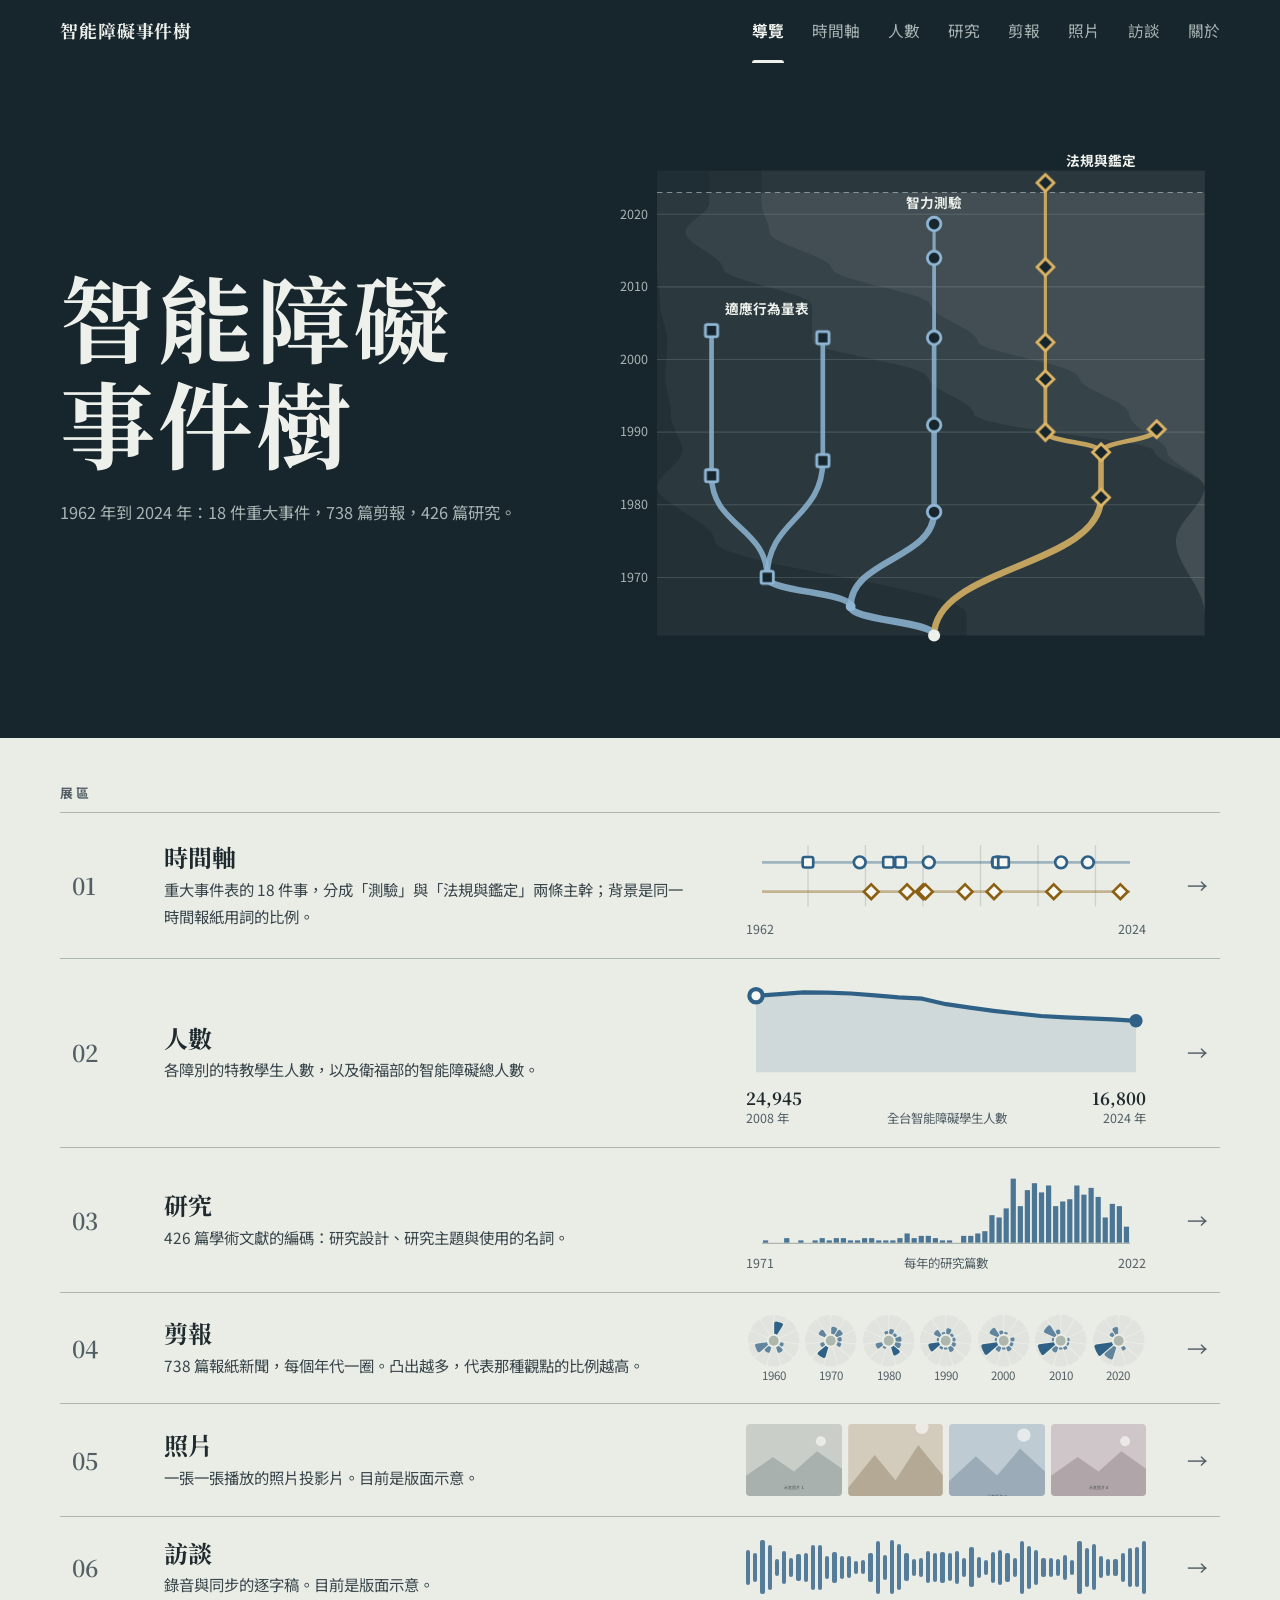
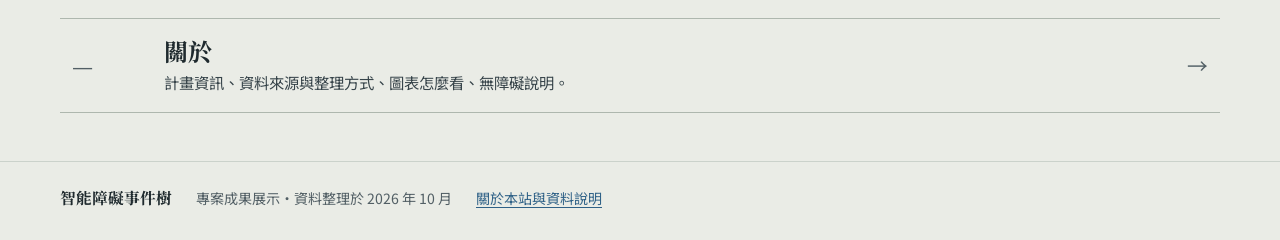
==== Index.html @ 47b0568e "Add files via upload" ====
<!DOCTYPE html>
<html lang="zh-Hant-TW">
<head>
<base target="_top">
<meta charset="utf-8">
<meta name="viewport" content="width=device-width, initial-scale=1, viewport-fit=cover">
<title>智能障礙事件樹</title>
<link rel="preconnect" href="https://fonts.googleapis.com">
<link rel="preconnect" href="https://fonts.gstatic.com" crossorigin>
<link href="https://fonts.googleapis.com/css2?family=Noto+Serif+TC:wght@600;700&family=Noto+Sans+TC:wght@400;500;700&family=LXGW+WenKai+TC:wght@400;700&display=swap" rel="stylesheet">
<style>
/* ============ 顏色與字體 ============
   淺色與深色各一組；圖表用的資料色兩種主題都用色盲模擬檢查過 */
:root{
  --bg:#EAECE6; --paper:#F7F8F4; --stage:#E1E4DD; --ink:#1F2A2E; --ink2:#37444A; --muted:#525F65; --line:#CBD2CB; --line2:#AEB7AE;
  --c-test:#2F6187; --c-law:#8C6013;
  --g1:#EFECE4; --g2:#E1DBCE; --g3:#D0C8B6; --g4:#BCB2A0;
  --d1:#376fb0; --d2:#c26a3d; --d3:#17998a; --d4:#a8841a; --d5:#b0668f; --d6:#5f8f3a; --rose:#2F6187; --link:#2F6187; --ctl:#79847E;
  --trk:rgba(31,42,46,.045); --trk2:rgba(31,42,46,.11);
  --hero-bg:#17262D; --hero-fg:#EEF1EB; --hero-mut:#A9B5B4; --hero-a:#8FB6D4; --hero-b:#DDB565;
  --serif:"Noto Serif TC","Songti TC","PMingLiU",serif;
  --sans:"Noto Sans TC","PingFang TC","Microsoft JhengHei",sans-serif;
  --kai:"LXGW WenKai TC","Kaiti TC","BiauKai","DFKai-SB","標楷體",serif;
  --gut:40px; --r:12px; --mast:62px;
  box-sizing:border-box;
}
@media (prefers-color-scheme:dark){:root:not([data-theme="light"]){
  --bg:#171B1C; --paper:#20272A; --stage:#14181A; --ink:#E6EAE5; --ink2:#C7CFCB; --muted:#9BA6A8; --line:#384344; --line2:#4E5A5B;
  --c-test:#82ABCB; --c-law:#DDB35F;
  --g1:#282C2A; --g2:#333733; --g3:#41453D; --g4:#4F5348;
  --d1:#5289d4; --d2:#c9703f; --d3:#24a08e; --d4:#b08720; --d5:#bd689b; --d6:#6ea040; --rose:#82ABCB; --link:#82ABCB; --ctl:#7E8A8B;
  --trk:rgba(230,234,229,.07); --trk2:rgba(230,234,229,.15);
  --hero-bg:#0D1315; --hero-fg:#E6EAE5; --hero-mut:#93A0A2; --hero-a:#82ABCB; --hero-b:#DDB35F; color-scheme:dark;
}}
:root[data-theme="dark"]{
  --bg:#171B1C; --paper:#20272A; --stage:#14181A; --ink:#E6EAE5; --ink2:#C7CFCB; --muted:#9BA6A8; --line:#384344; --line2:#4E5A5B;
  --c-test:#82ABCB; --c-law:#DDB35F;
  --g1:#282C2A; --g2:#333733; --g3:#41453D; --g4:#4F5348;
  --d1:#5289d4; --d2:#c9703f; --d3:#24a08e; --d4:#b08720; --d5:#bd689b; --d6:#6ea040; --rose:#82ABCB; --link:#82ABCB; --ctl:#7E8A8B;
  --trk:rgba(230,234,229,.07); --trk2:rgba(230,234,229,.15);
  --hero-bg:#0D1315; --hero-fg:#E6EAE5; --hero-mut:#93A0A2; --hero-a:#82ABCB; --hero-b:#DDB35F; color-scheme:dark;
}

/* ============ 基本 ============ */
*,*::before,*::after{box-sizing:inherit}
[hidden]{display:none!important}
html{-webkit-text-size-adjust:100%;scroll-padding-top:calc(var(--mast) + 16px)}
body{margin:0;background:var(--bg);color:var(--ink);font-family:var(--sans);font-size:16px;line-height:1.75;-webkit-font-smoothing:antialiased;
  padding-top:env(safe-area-inset-top,0px);overflow-wrap:anywhere}
h1,h2,h3,h4,p,ul,ol,dl,dd,figure{margin:0}
button,input,select{font:inherit;color:inherit}
button{cursor:pointer;-webkit-tap-highlight-color:transparent}
a{color:var(--link);text-underline-offset:3px}
img{max-width:100%}
:focus-visible{outline:3px solid var(--ink);outline-offset:2px;border-radius:4px}
.wrap{max-width:1240px;margin-inline:auto;padding-inline:var(--gut)}
.skip{position:absolute;left:8px;top:-60px;z-index:100;padding:10px 16px;background:var(--ink);color:var(--paper);border-radius:8px;text-decoration:none}
.skip:focus{top:8px}
#view{min-height:60vh}
#view.enter{animation:fadeIn .24s ease-out}
@keyframes fadeIn{from{opacity:0;transform:translateY(6px)}to{opacity:1;transform:none}}
#view > .wrap{padding-bottom:20px}

/* ============ 頁首：站名與展區 ============ */
.mast{position:sticky;top:0;z-index:40;background:var(--paper);border-bottom:1px solid var(--line)}
@supports ((backdrop-filter:blur(2px)) or (-webkit-backdrop-filter:blur(2px))){ .mast{background:color-mix(in srgb,var(--paper) 86%,transparent);-webkit-backdrop-filter:blur(12px);backdrop-filter:blur(12px)} }
.mast-in{display:flex;align-items:center;justify-content:space-between;gap:20px;min-height:var(--mast)}
.brand{font-family:var(--serif);font-weight:700;font-size:1.12rem;letter-spacing:.05em;color:var(--ink);text-decoration:none;white-space:nowrap}
.nav{display:flex;align-items:stretch;gap:2px;margin-right:-13px}
.nav a{position:relative;display:flex;align-items:center;min-height:var(--mast);padding:0 13px;font-size:.98rem;color:var(--muted);text-decoration:none;white-space:nowrap}
.nav a:hover{color:var(--ink)}
.nav a[aria-current="page"]{color:var(--ink);font-weight:700}
.nav a[aria-current="page"]::after{content:"";position:absolute;left:13px;right:13px;bottom:-1px;height:3px;border-radius:3px 3px 0 0;background:var(--ink)}
.nav a:focus-visible{outline-offset:-4px}
/* 首頁：頁首疊在深色的主視覺上 */
body[data-view="home"] .mast{margin-bottom:calc(-1*var(--mast) - 1px)}
.mast.over{background:transparent;border-bottom-color:transparent;-webkit-backdrop-filter:none;backdrop-filter:none}
.mast.over .brand{color:var(--hero-fg)}
.mast.over .nav a{color:var(--hero-mut)}
.mast.over .nav a:hover,.mast.over .nav a[aria-current="page"]{color:var(--hero-fg)}
.mast.over .nav a[aria-current="page"]::after{background:var(--hero-fg)}
.mast.over :focus-visible{outline-color:var(--hero-fg)}

/* ============ 展區的標題區 ============ */
.ph{padding:24px 0 16px}
.ph-over{display:flex;align-items:center;gap:10px;min-height:1.3em;font-size:.78rem;letter-spacing:.16em;color:var(--muted);margin-bottom:6px}
.ph-site{display:none}
.ph-no::before{content:"";display:inline-block;width:26px;height:1px;background:var(--line2);vertical-align:middle;margin-right:10px}
.ph-row{display:flex;flex-wrap:wrap;align-items:center;justify-content:space-between;gap:8px 12px}
.ph-tools{display:flex;flex-wrap:wrap;gap:8px;margin-left:auto}
.ph-tools .btn{flex:none;min-height:38px;padding:4px 14px;font-size:.88rem}
.btn.how::before{content:"?";display:inline-grid;place-items:center;width:18px;height:18px;border:1.5px solid currentColor;border-radius:50%;font-size:.72rem;font-weight:700;line-height:1}
.ph h1{font-family:var(--serif);font-weight:700;font-size:clamp(1.6rem,1.15rem + 1.9vw,2.3rem);line-height:1.28;letter-spacing:.02em}
.ph h1:focus{outline:none}
.ph-lead{font-family:var(--kai);font-size:1.08rem;line-height:1.7;color:var(--ink2);max-width:46em;margin-top:8px}
.ph-lead:empty{display:none}
/* 展區裡的兩種看法（剪報：編碼分析／清單），做成兩張看得到說明的大頁籤 */
.subnav{display:flex;gap:10px;margin-bottom:18px}
.subnav a{display:grid;min-width:168px;padding:9px 18px 10px;border:1.5px solid var(--ctl);border-radius:var(--r);background:var(--paper);color:var(--ink);text-decoration:none;line-height:1.4}
.subnav a b{font-size:1rem}
.subnav a small{font-size:.8rem;color:var(--muted)}
.subnav a:hover{border-color:var(--ink)}
.subnav a[aria-current="page"]{background:var(--ink);border-color:var(--ink);color:var(--paper)}
.subnav a[aria-current="page"] small{color:var(--paper);opacity:.82}

/* ============ 控制項 ============ */
.bar{display:flex;flex-wrap:wrap;align-items:center;gap:10px 14px;margin-bottom:16px}
.lbl{font-size:.88rem;color:var(--muted)}
.seg{display:inline-flex;border:1.5px solid var(--ctl);border-radius:999px;overflow:hidden;background:var(--paper)}
.seg button{border:0;background:none;min-height:42px;padding:6px 18px;font-size:.95rem}
.seg button+button{border-left:1.5px solid var(--ctl)}
.seg button:hover{background:var(--bg)}
.seg button[aria-pressed="true"]{background:var(--ink);color:var(--paper);font-weight:700}
.seg button:focus-visible{outline-offset:-4px;border-radius:999px}
.chk{display:inline-flex;align-items:center;gap:8px;min-height:42px;padding:0 4px;font-size:.95rem;cursor:pointer}
.chk input{width:20px;height:20px;margin:0;accent-color:var(--ink)}
.btn{display:inline-flex;align-items:center;justify-content:center;gap:6px;min-height:42px;padding:6px 16px;border:1.5px solid var(--ctl);border-radius:999px;background:var(--paper);font-size:.94rem;color:var(--ink);text-decoration:none;white-space:nowrap}
.btn:hover{border-color:var(--ink)}
.btn[aria-pressed="true"],.btn.solid{background:var(--ink);border-color:var(--ink);color:var(--paper)}
.btn:disabled{opacity:.38;cursor:default;border-color:var(--ctl)}
.btn.wide{width:100%;border-radius:10px;margin-top:14px}
.src{font-size:.88rem;color:var(--muted);margin-left:auto;max-width:38em;text-align:right}

/* ============ 版面的積木：紙面、圖、數字 ============ */
.plate{background:var(--paper);border:1px solid var(--line);border-radius:var(--r);padding:22px 24px}
.plate,.grid2,.stats,.fig,.more{margin-bottom:20px}
.grid2{display:grid;grid-template-columns:repeat(2,minmax(0,1fr));gap:20px;align-items:start}
.grid2 > *{margin-bottom:0}
.fig h2,.nlist h2{font-family:var(--serif);font-weight:600;font-size:1.22rem;line-height:1.4;letter-spacing:.01em}
.note{color:var(--muted);font-size:.9rem;line-height:1.65;max-width:50em;margin-top:4px}
.chart{min-width:0;margin-top:14px}
.chart svg{display:block;max-width:100%;height:auto}
.chart text{font-family:var(--sans);font-variant-numeric:tabular-nums}
.lgd{list-style:none;display:flex;flex-wrap:wrap;gap:4px 16px;padding:0;margin-top:10px;font-size:.86rem;color:var(--ink2)}
.lgd li{display:inline-flex;align-items:center;gap:6px}
.lgd i{flex:none;width:11px;height:11px;border-radius:3px}
.lgd i.ln{width:16px;height:3px;border-radius:2px}
.lgd b{font-weight:400;color:var(--muted);font-variant-numeric:tabular-nums}
.lgd li.bold{font-weight:700;color:var(--ink)}
.colbar{outline:none}
.colbar:hover rect:last-child{fill:var(--ink);fill-opacity:.06}
.colbar:focus-visible rect:last-child{stroke:var(--ink);stroke-width:2}
.xmark{cursor:pointer;outline:none}
.xmark .xlab{display:none}
.xmark:hover .xlab,.xmark:focus-visible .xlab,.xmark.on .xlab{display:block}
.xmark:hover .ring,.xmark.on .ring{fill-opacity:.9}
.xmark:focus-visible .ring{stroke-width:3.5}
/* 幾個大數字排成一列 */
.stats{display:grid;grid-template-columns:repeat(3,minmax(0,1fr));background:var(--paper);border:1px solid var(--line);border-radius:var(--r)}
.stat{padding:18px 24px 16px}
.stat+.stat{border-left:1px solid var(--line)}
.stat dt{font-size:.88rem;color:var(--muted)}
.stat .v{font-family:var(--serif);font-weight:700;font-size:2.05rem;line-height:1.25;font-variant-numeric:tabular-nums lining-nums}
.stat .v small{font-family:var(--sans);font-size:.95rem;font-weight:500;margin-left:5px}
.stat .sub{font-size:.86rem;color:var(--muted)}
/* 表格 */
.tbl{width:100%;border-collapse:collapse;font-size:.9rem;font-variant-numeric:tabular-nums;margin-top:8px}
.tbl th,.tbl td{padding:7px 8px;border-bottom:1px solid var(--line);text-align:right}
.tbl thead th{font-weight:700;color:var(--ink2);vertical-align:bottom;line-height:1.3}
.tbl tbody th{font-weight:500;color:var(--muted)}
.tbl th:first-child{text-align:left}
.heat{width:100%;border-collapse:separate;border-spacing:2px;font-size:.88rem;font-variant-numeric:tabular-nums;margin-top:12px}
.heat th,.heat td{padding:7px 8px}
.heat thead th{font-weight:600;font-size:.84rem;color:var(--ink2);text-align:center;vertical-align:bottom;line-height:1.3;white-space:nowrap}
.heat thead th small{display:block;font-weight:400;color:var(--muted);font-size:.74rem}
.heat thead .corner{text-align:left}
.heat tbody th{text-align:left;font-weight:500;line-height:1.4}
.heat tbody th small{display:block;font-weight:400;color:var(--muted);font-size:.78rem}
.heat td{text-align:center;border-radius:5px;min-width:3.2em;background:color-mix(in srgb,var(--rose) calc(var(--a,0)*100%),transparent)}
.heat td.tot{background:none;font-weight:700}
/* 可以展開的區塊 */
.more{padding:6px 24px}
.more[open]{padding-bottom:20px}
.more > summary,.tr > summary{display:flex;align-items:center;gap:10px;min-height:46px;font-weight:700;cursor:pointer;list-style:none}
.more > summary::-webkit-details-marker,.tr > summary::-webkit-details-marker{display:none}
.more > summary::before,.tr > summary::before{content:"";width:8px;height:8px;margin-left:2px;border-right:2px solid var(--ink);border-bottom:2px solid var(--ink);transform:rotate(-45deg);transition:transform .15s}
.more[open] > summary::before,.tr[open] > summary::before{transform:rotate(45deg)}
.sample{font-size:.88rem;color:var(--ink2);background:var(--paper);border:1px dashed var(--line2);border-radius:8px;padding:9px 14px;margin-bottom:16px}
.empty{text-align:center;padding:56px 24px;color:var(--muted)}
.empty h2{font-family:var(--serif);color:var(--ink);font-size:1.3rem;margin-bottom:6px}
.kai{font-family:var(--kai);font-size:1.05rem;line-height:1.75}
.ico{flex:none;display:inline-block;vertical-align:-2px}

/* ============ 時間軸 ============ */
.tl{display:grid;grid-template-columns:minmax(0,1fr);gap:24px}
.tl.wide{grid-template-columns:minmax(0,1fr) 370px;align-items:start}
.keys{list-style:none;display:flex;flex-wrap:wrap;gap:4px 18px;padding:0;margin-bottom:10px;font-size:.9rem;color:var(--ink2)}
.keys li{display:inline-flex;align-items:center;gap:6px}
.plate.tl-fig{padding:0;overflow:hidden;margin-bottom:0}
.tl-fig svg{display:block}
.tl-terms{display:flex;flex-wrap:wrap;align-items:center;gap:8px;margin-top:12px}
.tchip{display:inline-flex;align-items:center;gap:8px;min-height:40px;padding:5px 14px;border:1.5px solid var(--ctl);border-radius:999px;background:var(--paper);font-size:.92rem}
.tchip i{flex:none;width:15px;height:15px;border-radius:4px;background:var(--c);border:1px solid var(--line2)}
.tchip:hover{border-color:var(--ink)}
.tchip[aria-pressed="true"]{border-color:var(--ink);box-shadow:inset 0 0 0 1px var(--ink);font-weight:700}
.tchip.sm{min-height:34px;padding:2px 11px;font-size:.86rem;color:var(--ink)}
.tsvg text{font-family:var(--sans);fill:var(--ink)}
.tsvg .rootlab{font-family:var(--serif);font-weight:700}
.tsvg .inv{fill:var(--paper)}
.tsvg .cav{fill:var(--ink2);pointer-events:none}
.tsvg .bname text{font-weight:700;paint-order:stroke;stroke:var(--paper);stroke-width:3.5px;stroke-linejoin:round}
.tsvg .dec{cursor:pointer;outline:none}
.tsvg .dec .dbox{fill:var(--paper);fill-opacity:0;stroke:transparent;stroke-width:1.5px}
.tsvg .dec text{fill:var(--ink2);font-variant-numeric:tabular-nums}
.tsvg .dec:hover .dbox{fill-opacity:1;stroke:var(--line2)}
.tsvg.lanes .dec .dbox{fill-opacity:.92;stroke:var(--line2)}
.tsvg .dec.on .dbox{fill:var(--ink);fill-opacity:1;stroke:var(--ink)}
.tsvg .dec.on text{fill:var(--paper);font-weight:700}
.tsvg .dec:focus-visible .dbox{fill-opacity:1;stroke:var(--ink);stroke-width:2.5px}
.tsvg .ev{cursor:pointer;outline:none}
.tsvg .ev .mk{fill:var(--paper);stroke:var(--c);stroke-width:2.6px}
.tsvg .ev.on .mk{fill:var(--c)}
.tsvg .ev.dim{opacity:.36}
.tsvg .ev .lb{fill:var(--paper);fill-opacity:.9;stroke:transparent;stroke-width:1.5px}
.tsvg .ev .lt{font-weight:600}
.tsvg .ev:hover .lb{stroke:var(--c)}
.tsvg .ev.on .lb{fill:var(--ink);fill-opacity:1;stroke:var(--ink)}
.tsvg .ev.on .lt{fill:var(--paper)}
.tsvg .ev:focus-visible .lb{stroke:var(--ink);stroke-width:2.5px}
.tsvg .row .rowbg{fill:var(--paper);fill-opacity:0;stroke:transparent;stroke-width:2px}
.tsvg .row:hover .rowbg{fill-opacity:.55}
.tsvg .row.on .rowbg{fill-opacity:.97;stroke:var(--ink)}
.tsvg .row:focus-visible .rowbg{fill-opacity:.8;stroke:var(--ink)}
.tsvg .row.on .lt{fill:var(--ink)}
.tsvg .row .lead{stroke:var(--c);stroke-width:1.2px;opacity:.55}
.tsvg .row .yr{fill:var(--ink2);font-variant-numeric:tabular-nums}
/* 說明：右邊一欄，或從下方滑出 */
.plate.panel{position:sticky;top:calc(var(--mast) + 18px);max-height:calc(100vh - var(--mast) - 36px);overflow:auto;padding:22px 24px 24px;margin-bottom:0}
.pn-kind{display:flex;align-items:center;gap:7px;font-size:.84rem;letter-spacing:.06em;color:var(--muted)}
.pn-kind .sw{width:14px;height:14px;border-radius:4px;border:1px solid var(--line2)}
.panel h2,.sheet-body h2{font-family:var(--serif);font-weight:700;font-size:1.45rem;line-height:1.35;margin-top:2px}
.panel h2:focus,.sheet-body h2:focus{outline:none}
.pn-date{font-family:var(--serif);font-size:1.02rem;color:var(--ink2);font-variant-numeric:tabular-nums}
.pn-desc{margin-top:12px;font-size:.97rem;line-height:1.8}
.pn-desc p+p{margin-top:8px}
.memo{margin-top:12px;padding:12px 14px;background:var(--bg);border-radius:8px;font-size:.92rem;line-height:1.75}
.memo h3,.pn-rel h3,.pn-how h3,.pn-rose h3{font-size:.78rem;letter-spacing:.16em;color:var(--muted);font-weight:700;margin-bottom:4px}
.memo p+p{margin-top:6px}
.pn-terms{display:flex;flex-wrap:wrap;align-items:center;gap:6px 8px;margin-top:14px;font-size:.88rem;color:var(--muted)}
.pn-rel,.pn-how,.pn-rose{margin-top:18px}
.jump{display:flex;align-items:center;gap:8px;width:100%;min-height:44px;margin-top:6px;padding:8px 12px;border:1px solid var(--line);border-left:3px solid var(--c);border-radius:8px;background:var(--paper);text-align:left;font-size:.94rem}
.jump span{flex:1}
.jump small{color:var(--muted);font-variant-numeric:tabular-nums}
.jump:hover{border-color:var(--ink);border-left-color:var(--c)}
.pager{display:flex;align-items:center;justify-content:space-between;gap:8px;margin-top:20px;padding-top:14px;border-top:1px solid var(--line);font-size:.88rem;color:var(--muted);font-variant-numeric:tabular-nums}
.pn-sum{margin-top:14px}
.pn-sum > div{display:flex;justify-content:space-between;gap:12px;padding:8px 0;border-bottom:1px solid var(--line);font-size:.93rem}
.pn-sum dt{color:var(--muted)}
.pn-sum dd{font-weight:700;text-align:right}
.pn-how ul{padding-left:1.2em;font-size:.92rem;color:var(--ink2)}
.pn-how + p{margin-top:16px}
.pn-rose .rose{width:170px;margin:4px auto 0}
.pn-go{margin-top:10px;font-size:.92rem}
.sheet{position:fixed;left:0;right:0;bottom:0;z-index:60;display:flex;flex-direction:column;max-height:62vh;background:var(--paper);border-top:1px solid var(--line2);border-radius:18px 18px 0 0;
  box-shadow:0 -12px 32px rgba(0,0,0,.16);transform:translateY(102%);transition:transform .24s cubic-bezier(.2,.8,.2,1);padding-bottom:env(safe-area-inset-bottom,0px)}
.sheet.open{transform:none}
.sheet-bar{flex:none;display:grid;grid-template-columns:1fr auto 1fr;align-items:center;padding:2px 6px 0 18px}
.sheet-grip{grid-column:2;width:40px;height:4px;border-radius:2px;background:var(--line2)}
.sheet-x{justify-self:end;min-height:44px;padding:0 12px;border:0;background:none;font-size:.9rem;color:var(--link);text-decoration:underline;text-underline-offset:3px}
.sheet-body{overflow:auto;padding:0 18px 20px;overscroll-behavior:contain}
body.has-sheet #main{padding-bottom:64vh}
/* 文字清單 */
.plate.tlist{padding:8px 22px 18px;margin-bottom:0}
.tlist h2{font-family:var(--serif);font-size:1.05rem;font-weight:700;margin-top:14px;padding-bottom:4px;border-bottom:1px solid var(--line2)}
.tlist ol{list-style:none;padding:0}
.litem{display:grid;grid-template-columns:8.6em minmax(0,1fr) auto;align-items:center;gap:2px 14px;width:100%;min-height:48px;padding:8px 10px;border:0;border-bottom:1px solid var(--line);border-left:3px solid transparent;background:none;text-align:left;font-size:.96rem}
.litem:hover{background:var(--bg)}
.litem[aria-pressed="true"]{border-left-color:var(--c);background:var(--bg)}
.litem .ld{color:var(--ink2);font-variant-numeric:tabular-nums;font-size:.9rem}
.litem .lm{display:inline-flex;align-items:center;gap:6px;color:var(--muted);font-size:.84rem}
.litem.dim{opacity:.45}

/* ============ 剪報：圓圈圖 ============ */
.rose{display:block;max-width:100%;height:auto}
.rose text{font-family:var(--sans);fill:var(--ink)}
.rose .trk{fill:var(--trk)}
.rose .pet{fill:var(--rose)}
.rose .hub{fill:var(--paper);stroke:var(--line2);stroke-width:1px}
.rose .dot{fill:var(--line2)}
.rose .hit{fill:transparent}
.rose .rc-c{fill:var(--muted)}
.rose .rc-v,.rose .rc-y{font-family:var(--serif);font-weight:700;font-variant-numeric:tabular-nums}
.rose .slot{cursor:pointer;outline:none}
.rose .slot:hover .trk{fill:var(--trk2)}
.rose .slot:hover .pet{opacity:1}
.rose .rl-bg{fill:transparent}
.rose .slot.cur .rl-bg{fill:var(--ink)}
.rose .slot.cur .rl{fill:var(--paper);font-weight:700;opacity:1}
.rose .slot:focus-visible .hit{stroke:var(--ink);stroke-width:2.5px}
.rz{display:grid;grid-template-columns:minmax(0,540px) minmax(0,1fr);gap:16px 40px;align-items:center}
.rz-a,.rz-b{min-width:0}
.rz-head{display:flex;align-items:center;justify-content:center;gap:14px}
.rz-title{min-width:11em;text-align:center}
.rz-era{font-family:var(--serif);font-weight:700;font-size:1.9rem;line-height:1.25}
.rz-n{color:var(--muted);font-size:.95rem}
.rz-nav{flex:none;width:44px;height:44px;padding:0 0 4px;border:1.5px solid var(--ctl);border-radius:50%;background:var(--paper);font-size:1.5rem;line-height:1}
.rz-nav:hover{border-color:var(--ink)}
.rz-fig{touch-action:pan-y;min-width:0;margin-top:4px}
.rz-fig .chart{display:flex;justify-content:center;margin-top:0}
.rz-cat{font-family:var(--serif);font-weight:700;font-size:1.25rem;line-height:1.4;display:flex;flex-wrap:wrap;align-items:baseline;gap:2px 10px}
.rz-cat small{font-family:var(--sans);font-weight:400;font-size:.9rem;color:var(--muted)}
.rz-b .chart{margin-top:8px}
.trend .tcol{fill:transparent;cursor:pointer}
.trend .tcol:hover{fill:var(--trk)}
/* 每個年代一個小圓圈，排在折線圖正下方，一欄對一個年代 */
.rstrip{display:grid;grid-template-columns:repeat(7,minmax(0,1fr));margin-top:2px}
.rmini{display:flex;flex-direction:column;align-items:center;gap:1px;min-width:0;min-height:48px;padding:6px 0 7px;border:0;border-radius:10px;background:none}
.rmini svg{width:100%;max-width:64px}
.rmini:hover{background:var(--trk)}
.rmini.on{background:var(--trk2)}
.rm-y{font-size:.82rem;color:var(--ink2);font-variant-numeric:tabular-nums;line-height:1.3}
.rmini.on .rm-y{font-weight:700;color:var(--ink)}
.rz-back{margin-top:10px;text-align:center}
.nlist h2{display:flex;flex-wrap:wrap;align-items:baseline;gap:2px 12px}
.nlist h2 small{font-family:var(--sans);font-weight:400;font-size:.88rem;color:var(--muted)}
.nempty{color:var(--muted)}
.clips{list-style:none;padding:0;margin-top:6px}
.clips li{display:grid;grid-template-columns:6.4em 5em minmax(0,1fr);gap:2px 14px;padding:12px 2px;border-bottom:1px solid var(--line)}
.clips li:last-child{border-bottom:0}
.clips .nd{font-variant-numeric:tabular-nums;color:var(--ink2);font-size:.9rem}
.clips .no{color:var(--muted);font-size:.9rem}
.clips .nt{font-weight:700}
.clips .nt em{display:inline-block;font-style:normal;font-weight:400;font-size:.76rem;margin-left:8px;padding:0 8px;border:1px solid var(--line2);border-radius:999px;color:var(--muted);white-space:nowrap}
.clips .nm{grid-column:3;display:flex;flex-wrap:wrap;gap:0 16px;font-size:.84rem;color:var(--ink2)}
.clips .nm i{font-style:normal;color:var(--muted)}
.bars{display:grid;grid-template-columns:auto minmax(60px,1fr) auto;gap:5px 12px;align-items:center;font-size:.86rem;margin:10px 0 6px;max-width:42em}
.bars .bb{height:8px;border-radius:4px;background:var(--trk2);overflow:hidden}
.bars .bb i{display:block;height:100%;border-radius:4px;background:var(--rose)}
.bars .bv{color:var(--muted);font-variant-numeric:tabular-nums}
.form{display:flex;flex-wrap:wrap;gap:12px 16px;margin-bottom:10px}
.field{display:grid;gap:4px;font-size:.86rem;color:var(--muted)}
.field.grow{flex:1 1 280px}
.field input,.field select{min-height:44px;min-width:9em;padding:8px 12px;border:1.5px solid var(--ctl);border-radius:10px;background:var(--paper);color:var(--ink);font-size:1rem}
.status{font-size:.9rem;color:var(--muted);margin-bottom:10px}

/* ============ 照片：投影片 ============ */
.plate.show{display:grid;grid-template-columns:minmax(0,1fr) 320px;grid-template-rows:minmax(0,1fr) auto;padding:0;overflow:hidden;min-height:430px}
.show:fullscreen{border-radius:0;border:0}
.stage{position:relative;display:flex;align-items:center;justify-content:center;min-width:0;min-height:0;background:var(--stage);touch-action:pan-y}
.stage img{max-width:calc(100% - 56px);max-height:calc(100% - 56px);object-fit:contain;background:var(--paper);box-shadow:0 1px 2px rgba(0,0,0,.12),0 14px 30px rgba(0,0,0,.12);transition:opacity .25s}
.snav{position:absolute;top:50%;width:46px;height:46px;margin-top:-23px;padding:0 0 4px;border:1.5px solid var(--ctl);border-radius:50%;background:var(--paper);font-size:1.6rem;line-height:1}
.snav.prev{left:14px}
.snav.next{right:14px}
.snav:hover{border-color:var(--ink)}
.scap{min-height:0;overflow:auto;padding:28px 24px;border-left:1px solid var(--line)}
.syear{font-family:var(--serif);font-weight:700;font-size:2.3rem;line-height:1.1;font-variant-numeric:tabular-nums}
.scap h2{font-family:var(--serif);font-weight:700;font-size:1.25rem;margin-top:10px}
.scap .kai{margin-top:8px}
.scredit{margin-top:10px;font-size:.86rem;color:var(--muted)}
.scap .sample{margin:16px 0 0;background:var(--bg)}
.sbar{grid-column:1/-1;display:flex;align-items:center;gap:12px;min-width:0;padding:10px 14px;border-top:1px solid var(--line)}
.scount{font-size:.9rem;color:var(--muted);font-variant-numeric:tabular-nums;white-space:nowrap}
.strip{flex:1;display:flex;gap:6px;min-width:0;padding:3px;overflow-x:auto;scrollbar-width:thin}
.strip button{flex:none;display:grid;justify-items:center;gap:1px;padding:3px;border:1.5px solid transparent;border-radius:8px;background:none;font-size:.7rem;line-height:1.3;color:var(--muted);font-variant-numeric:tabular-nums}
.strip img{display:block;width:52px;height:38px;object-fit:cover;border-radius:4px}
.strip button:hover{border-color:var(--line2)}
.strip button[aria-current="true"]{border-color:var(--ink);color:var(--ink);font-weight:700}

/* ============ 訪談 ============ */
.ivs{list-style:none;padding:0;display:grid;grid-template-columns:minmax(0,1fr);gap:20px;margin-bottom:20px}
.plate.iv{padding:24px 26px;margin-bottom:0}
.iv-no{font-size:.78rem;letter-spacing:.16em;color:var(--muted)}
.iv h2{font-family:var(--serif);font-weight:700;font-size:1.35rem;line-height:1.35}
.meta{font-size:.88rem;color:var(--muted);margin-top:2px}
.iv .kai{margin-top:8px;max-width:44em}
.player{display:flex;align-items:center;gap:14px;margin-top:16px}
.pp{flex:none;display:grid;place-items:center;width:54px;height:54px;padding:0;border:0;border-radius:50%;background:var(--ink);color:var(--paper)}
.pp svg{width:24px;height:24px;fill:currentColor}
.pp .ic-pause,.pp.playing .ic-play{display:none}
.pp.playing .ic-pause{display:block}
.pp.sm{width:44px;height:44px}
.pp.sm svg{width:20px;height:20px}
.wavebox{position:relative;flex:1;min-width:0;height:54px}
.wave{display:flex;align-items:center;gap:2px;height:100%;overflow:hidden}
.wave i{flex:1;min-width:1px;border-radius:2px;background:var(--line2)}
.wave i.on{background:var(--rose)}
.wavebox input{position:absolute;inset:0;width:100%;height:100%;margin:0;opacity:0;cursor:pointer}
.wavebox:focus-within{outline:3px solid var(--ink);outline-offset:3px;border-radius:6px}
.time{font-size:.88rem;color:var(--muted);font-variant-numeric:tabular-nums;white-space:nowrap}
.tr{margin-top:16px;border-top:1px solid var(--line)}
.segs{list-style:none;padding:0}
.segs li{display:grid;grid-template-columns:auto 5em minmax(0,1fr);align-items:baseline;gap:4px 12px;padding:10px;border-left:3px solid transparent;border-radius:8px}
.segs li.now{background:var(--bg);border-left-color:var(--rose)}
.ts{min-width:54px;min-height:36px;padding:2px 10px;border:1.5px solid var(--ctl);border-radius:999px;background:var(--paper);font-size:.84rem;color:var(--link);font-variant-numeric:tabular-nums}
.ts:hover{border-color:var(--ink)}
.sp{font-size:.86rem;color:var(--muted)}
.segs p{font-family:var(--kai);font-size:1.05rem;line-height:1.75}
.needs{padding-left:1.2em;font-size:.94rem}
/* 開始播放後出現在畫面下方的播放列 */
.dock{position:fixed;left:0;right:0;bottom:0;z-index:50;display:flex;align-items:center;gap:12px;padding:10px max(var(--gut),calc((100vw - 1240px)/2 + var(--gut))) calc(10px + env(safe-area-inset-bottom,0px));
  background:var(--paper);border-top:1px solid var(--line2);box-shadow:0 -8px 24px rgba(0,0,0,.12)}
.dock-bar{position:absolute;left:0;right:0;top:-2px;height:3px;background:var(--line)}
.dock-bar i{display:block;width:0;height:100%;background:var(--rose)}
.dock-txt{flex:1;min-width:0;display:grid;padding:2px 0;border:0;background:none;text-align:left;line-height:1.4}
.dock-txt b{font-size:.94rem;white-space:nowrap;overflow:hidden;text-overflow:ellipsis}
.dock-txt span{font-size:.82rem;color:var(--muted);white-space:nowrap;overflow:hidden;text-overflow:ellipsis}
.dock-time{font-size:.84rem;color:var(--muted);font-variant-numeric:tabular-nums;white-space:nowrap}
.dock-x{min-height:44px;padding:0 8px;border:0;background:none;font-size:.88rem;color:var(--link);text-decoration:underline;text-underline-offset:3px}
body.has-dock .foot{padding-bottom:76px}

/* ============ 導覽（首頁） ============ */
.hero{background:var(--hero-bg);color:var(--hero-fg)}
.hero-in{display:grid;grid-template-columns:minmax(0,5fr) minmax(0,6fr);align-items:center;gap:40px;min-height:min(82vh,740px);padding-top:calc(var(--mast) + 28px);padding-bottom:40px}
.hero-title{font-family:var(--serif);font-weight:700;font-size:clamp(3rem,7.4vw,6.4rem);line-height:1.12;letter-spacing:.03em}
.hero-title:focus{outline:none}
.hero-facts{margin-top:24px;color:var(--hero-mut);font-size:1.02rem;max-width:30em}
.hero-art{display:block;justify-self:end;width:100%;max-width:640px;border-radius:6px}
.hero-art svg{display:block;width:100%;height:auto}
.hero-art text{font-family:var(--sans)}
.hero-art:focus-visible{outline:3px solid var(--hero-fg);outline-offset:6px}
.hero .grow{stroke-dasharray:1;stroke-dashoffset:1;animation:grow var(--t) ease-out var(--d) forwards}
.hero .pop{opacity:0;animation:pop .35s ease-out var(--d) forwards}
@keyframes grow{to{stroke-dashoffset:0}}
@keyframes pop{to{opacity:1}}
.dir{padding:44px 0 8px}
.dir h2{font-size:.8rem;letter-spacing:.24em;color:var(--muted);font-weight:700;margin-bottom:8px}
.dir ol{list-style:none;padding:0;border-bottom:1px solid var(--line2)}
.dir-row{display:grid;grid-template-columns:64px minmax(0,1fr) minmax(0,400px) 34px;align-items:center;gap:8px 28px;padding:20px 12px;border-top:1px solid var(--line2);color:var(--ink);text-decoration:none;transition:background .15s}
.dir-row:hover{background:var(--paper)}
.dir-row:focus-visible{outline-offset:-3px}
.dir-no{font-family:var(--serif);font-size:1.45rem;font-weight:600;color:var(--muted);font-variant-numeric:tabular-nums lining-nums}
.dir-txt{display:grid;gap:2px}
.dir-txt b{font-family:var(--serif);font-size:1.5rem;font-weight:700;line-height:1.35}
.dir-txt span{color:var(--ink2);font-size:.96rem;max-width:34em}
.dir-thumb{display:grid;gap:2px;min-width:0}
.dir-go{justify-self:end;font-size:1.3rem;color:var(--muted);transition:transform .15s}
.dir-row:hover .dir-go{transform:translateX(4px);color:var(--ink)}
.dir-row.plain{padding-block:16px}
.th-line svg{display:block;width:100%;height:auto}
.th-cap{display:flex;justify-content:space-between;align-items:flex-end;gap:8px;font-size:.78rem;line-height:1.35;color:var(--muted);font-variant-numeric:tabular-nums}
.th-cap b{display:block;font-family:var(--serif);font-size:1.05rem;color:var(--ink)}
.th-cap span:last-child{text-align:right}
.th-roses{display:grid;grid-template-columns:repeat(7,minmax(0,1fr));gap:2px}
.th-roses > span{display:grid;justify-items:center;gap:1px}
.th-roses .rose{width:100%;max-width:56px}
.th-roses i{font-style:normal;font-size:.72rem;line-height:1.2;color:var(--muted);font-variant-numeric:tabular-nums}
.th-photos{display:grid;grid-template-columns:repeat(4,minmax(0,1fr));gap:6px}
.th-photos img{display:block;width:100%;aspect-ratio:4/3;object-fit:cover;border-radius:4px}
.th-wave{display:flex;align-items:center;gap:3px;height:54px}
.th-wave i{flex:1;border-radius:2px;background:var(--rose);opacity:.8}

/* ============ 關於 ============ */
.about{display:grid;grid-template-columns:220px minmax(0,1fr);gap:48px;align-items:start;padding-top:6px}
.atoc{position:sticky;top:calc(var(--mast) + 20px);display:grid;gap:2px;border-left:1px solid var(--line2)}
.atoc button{min-height:40px;margin-left:-1px;padding:8px 14px;border:0;border-left:2px solid transparent;background:none;text-align:left;font-size:.92rem;color:var(--ink2)}
.atoc button:hover{color:var(--ink);border-left-color:var(--ink)}
.abody{max-width:44em}
.abody section+section{margin-top:36px;padding-top:28px;border-top:1px solid var(--line)}
.abody h2{font-family:var(--serif);font-weight:700;font-size:1.5rem;line-height:1.35}
.abody h2:focus{outline:none}
.abody h3{font-size:1.02rem;font-weight:700;margin-top:20px}
.abody p,.abody ul{margin-top:10px}
.abody ul{padding-left:1.2em}
.abody li{margin-top:6px}
.fill{margin-top:14px;border-top:1px solid var(--line)}
.fill > div{display:grid;grid-template-columns:11em minmax(0,1fr);gap:12px;padding:10px 0;border-bottom:1px solid var(--line)}
.fill dt{color:var(--muted)}
.todo{color:var(--muted)}

/* ============ 頁尾、上一頁／下一頁、提示框 ============ */
.route{display:grid;grid-template-columns:1fr 1fr;gap:16px;margin-top:40px;padding-top:14px;border-top:1px solid var(--line2)}
.rt{display:grid;padding:10px 4px;color:var(--ink);text-decoration:none}
.rt small{font-size:.78rem;letter-spacing:.14em;color:var(--muted)}
.rt b{font-family:var(--serif);font-size:1.25rem;line-height:1.4}
.rt.next{text-align:right}
.rt.prev b::before{content:"← "}
.rt.next b::after{content:" →"}
.rt:hover b{text-decoration:underline;text-underline-offset:5px}
.foot{margin-top:20px;border-top:1px solid var(--line);padding-bottom:env(safe-area-inset-bottom,0px)}
.foot-in{display:flex;flex-wrap:wrap;align-items:center;gap:4px 24px;padding-top:22px;padding-bottom:28px;font-size:.88rem;color:var(--muted)}
.foot b{font-family:var(--serif);font-size:.98rem;color:var(--ink)}
/* 新手導覽：把要說明的地方框起來，其餘變暗 */
.tour{position:fixed;inset:0;z-index:90}
.tour-hole{position:fixed;border-radius:12px;box-shadow:0 0 0 2px var(--paper),0 0 0 200vmax rgba(10,16,18,.62);pointer-events:none;transition:left .22s,top .22s,width .22s,height .22s}
.tour-card{position:fixed;width:min(360px,calc(100vw - 24px));padding:18px 20px 16px;border-radius:14px;background:var(--paper);color:var(--ink);box-shadow:0 14px 40px rgba(0,0,0,.32);transition:left .22s,top .22s}
.tour-step{display:flex;justify-content:space-between;font-size:.78rem;letter-spacing:.16em;color:var(--muted)}
.tour-card h2{font-family:var(--serif);font-weight:700;font-size:1.2rem;line-height:1.4;margin-top:2px}
.tour-card h2+p{margin-top:6px;font-size:.96rem;line-height:1.75}
.tour-btns{display:flex;align-items:center;gap:8px;margin-top:14px}
.tour-btns .gap{flex:1}
.tip{position:fixed;z-index:80;max-width:min(320px,calc(100vw - 16px));padding:8px 12px;border-radius:8px;background:var(--ink);color:var(--paper);font-size:.84rem;line-height:1.5;pointer-events:none;box-shadow:0 6px 18px rgba(0,0,0,.22)}
.tip b{display:block}

/* ============ 平板與手機 ============ */
@media (max-width:1100px){ :root{--gut:28px} .rz{grid-template-columns:minmax(0,460px) minmax(0,1fr);gap:16px 24px} }
@media (max-width:859px){
  .grid2{grid-template-columns:minmax(0,1fr)}
  .rz{grid-template-columns:minmax(0,1fr);gap:18px}
  .rz-head{justify-content:space-between}
  .rz-title{min-width:0}
  .rz-era{font-size:1.5rem}
  .plate.show{grid-template-columns:minmax(0,1fr);grid-template-rows:auto;min-height:0}
  .stage{aspect-ratio:4/3;max-height:58vh}
  .stage img{max-width:calc(100% - 28px);max-height:calc(100% - 28px)}
  .scap{border-left:0;border-top:1px solid var(--line);padding:16px 18px;overflow:visible}
  .syear{font-size:1.7rem}
  .sbar{flex-wrap:wrap}
  .strip{order:5;flex:1 1 100%}
  .hero-in{grid-template-columns:minmax(0,1fr);gap:24px;min-height:0;padding-top:calc(var(--mast) + 26px);padding-bottom:28px}
  .hero-art{justify-self:center;max-width:560px}
  .dir{padding-top:28px}
  .dir-row{grid-template-columns:auto minmax(0,1fr) auto;gap:4px 12px;padding:18px 4px}
  .dir-no{font-size:1.05rem;align-self:start;padding-top:.5em;min-width:1.6em}
  .dir-txt b{font-size:1.35rem}
  .dir-thumb{grid-column:1/-1;margin-top:8px}
  .dir-go{grid-column:3;grid-row:1}
  .about{grid-template-columns:minmax(0,1fr);gap:20px}
  .atoc{position:static;display:flex;flex-wrap:wrap;gap:6px;border-left:0}
  .atoc button{margin:0;padding:6px 14px;border:1.5px solid var(--ctl);border-radius:999px}
  .atoc button:hover{border-color:var(--ink)}
}
@media (max-width:719px){
  :root{--gut:16px; --mast:46px}
  body{font-size:15.5px}
  .brand{display:none}
  .mast-in{padding-inline:6px}
  .nav{flex:1;justify-content:space-between;gap:0;margin:0}
  .nav a{flex:1 1 auto;justify-content:center;padding:0 4px;font-size:.92rem}
  .nav a[aria-current="page"]::after{left:3px;right:3px}
  .ph{padding:16px 0 12px}
  .ph-site{display:inline}
  .ph-no::before{width:14px;margin-right:8px}
  .ph-lead{font-size:1rem}
  .subnav a{flex:1 1 0;min-width:0;padding:8px 12px}
  .seg button{padding:6px 15px}
  .src{margin-left:0;flex-basis:100%;text-align:left}
  .plate{padding:16px}
  .more{padding:4px 16px}
  .more[open]{padding-bottom:16px}
  .stats{grid-template-columns:minmax(0,1fr)}
  .stat{display:grid;grid-template-columns:minmax(0,1fr) auto;align-items:baseline;gap:0 12px;padding:11px 16px}
  .stat+.stat{border-left:0;border-top:1px solid var(--line)}
  .stat .v{grid-column:2;grid-row:1;font-size:1.5rem}
  .stat .sub{grid-column:1/-1}
  .tbl{font-size:.74rem}
  .tbl th,.tbl td{padding:6px 2px}
  .heat,.heat tbody{display:block}
  .heat thead{position:absolute;width:1px;height:1px;overflow:hidden;clip-path:inset(50%)}
  .heat tr{display:grid;grid-template-columns:repeat(var(--cols),minmax(0,1fr));gap:2px;padding:8px 0;border-top:1px solid var(--line)}
  .heat tbody th{grid-column:1/-1;padding:0 0 4px}
  .heat td{min-width:0;padding:4px 0 5px;font-size:.8rem;line-height:1.3}
  .heat td::before{content:attr(data-h);display:block;font-size:.62rem;color:var(--ink2)}
  .keys{font-size:.84rem;gap:2px 12px}
  .tchip{min-height:38px;padding:4px 11px;font-size:.86rem;gap:6px}
  .tl-terms .lbl{flex-basis:100%}
  .plate.tlist{padding:4px 14px 14px}
  .litem{grid-template-columns:minmax(0,1fr) auto}
  .litem .ld{grid-column:1/-1}
  .rz-fig{margin-inline:-10px}
  .rm-y{font-size:.74rem}
  .clips li{grid-template-columns:auto minmax(0,1fr);gap:2px 10px}
  .clips .nt,.clips .nm{grid-column:1/-1}
  .clips .nm{flex-direction:column}
  .field{flex:1 1 40%}
  .field input,.field select{min-width:0;width:100%}
  .plate.iv{padding:18px 16px}
  .player{gap:10px}
  .wave{gap:1px}
  .bar .lbl{display:none}
  .pp{width:50px;height:50px}
  .time{font-size:.78rem}
  .segs li{grid-template-columns:auto minmax(0,1fr);padding:10px 8px}
  .segs p{grid-column:1/-1}
  .hero-title{font-size:clamp(2.6rem,13vw,3.6rem)}
  .hero-facts{margin-top:14px;font-size:.96rem}
  .route{margin-top:28px}
  .fill > div{grid-template-columns:minmax(0,1fr);gap:0}
}
/* 用手指操作的裝置：主要按鈕至少 44 像素高 */
@media (pointer:coarse){ .btn,.ph-tools .btn,.seg button,.tchip,.ts,.chk{min-height:44px} .tchip.sm{min-height:40px} }
@media (prefers-reduced-motion:reduce){
  *,*::before,*::after{animation-duration:.01ms!important;animation-delay:0s!important;transition-duration:.01ms!important}
  .hero .grow{stroke-dashoffset:0;animation:none}
  .hero .pop{opacity:1;animation:none}
}
</style>
</head>
<body>

<a href="#view" class="skip" id="skipMain">跳到主要內容</a>
<a href="#tree" class="skip" id="skipList">跳到事件的文字清單</a>
<header class="mast" id="mast">
  <div class="wrap mast-in">
    <a class="brand" href="#home" data-go="home">智能障礙事件樹</a>
    <nav class="nav" id="nav" aria-label="展區"></nav>
  </div>
</header>
<main id="main">
  <section class="hero" id="hero" aria-labelledby="heroTitle" hidden></section>
  <div id="view"></div>
</main>
<footer class="foot">
  <div class="wrap foot-in">
    <b>智能障礙事件樹</b>
    <span>專案成果展示・資料整理於 2026 年 10 月</span>
    <a href="#about" data-go="about">關於本站與資料說明</a>
  </div>
</footer>
<div class="sheet" id="sheet" role="region" aria-label="說明" hidden>
  <div class="sheet-bar"><span class="sheet-grip" aria-hidden="true"></span><button class="sheet-x" data-sheet-close aria-label="關閉說明">關閉</button></div>
  <div class="sheet-body" id="sheetBody"></div>
</div>
<div class="dock" id="dock" role="region" aria-label="正在播放的訪談" hidden>
  <div class="dock-bar" aria-hidden="true"><i id="dockBar"></i></div>
  <button class="pp sm" id="dockPlay" aria-pressed="false" aria-label="播放"><svg viewBox="0 0 24 24" aria-hidden="true" focusable="false"><path class="ic-play" d="M8 5.5v13l11-6.5z"/><path class="ic-pause" d="M7 5h4v14H7zM13 5h4v14h-4z"/></svg></button>
  <button class="dock-txt" id="dockGo" aria-label="回到正在播放的段落"><b id="dockTitle"></b><span id="dockSeg"></span></button>
  <span class="dock-time" id="dockTime"></span>
  <button class="dock-x" id="dockClose" aria-label="停止並關閉播放列">停止</button>
</div>
<div class="tour" id="tour" hidden>
  <div class="tour-hole" id="tourHole"></div>
  <div class="tour-card" id="tourCard" role="dialog" aria-modal="true" aria-labelledby="tourTitle" aria-describedby="tourText">
    <p class="tour-step"><span>導覽</span><span id="tourStep"></span></p>
    <h2 id="tourTitle"></h2>
    <p id="tourText"></p>
    <div class="tour-btns"><button class="btn" id="tourSkip">略過</button><span class="gap"></span><button class="btn" id="tourPrev">上一步</button><button class="btn solid" id="tourNext">下一步</button></div>
  </div>
</div>
<div class="tip" id="tip" role="tooltip" hidden></div>

<template id="aboutTpl">
  <div class="about">
    <nav class="atoc" aria-label="本頁內容">
      <button data-scroll="ab1">關於本計畫</button>
      <button data-scroll="ab2">資料來源與整理方式</button>
      <button data-scroll="ab3">圖表怎麼看</button>
      <button data-scroll="ab4">無障礙說明</button>
      <button data-scroll="ab5">用詞與內容</button>
      <button data-scroll="ab6">引用與授權</button>
    </nav>
    <div class="abody">
    <section>
      <h2 id="ab1" tabindex="-1">關於本計畫</h2>
      <p>本站把智能障礙相關的資料放在同一條時間軸上：重大事件、報紙剪報、學術研究、學生人數，並設有照片與訪談錄音的展區。</p>
      <dl class="fill">
        <div><dt>計畫名稱</dt><dd class="todo">（待填）</dd></div>
        <div><dt>執行單位</dt><dd class="todo">（待填）</dd></div>
        <div><dt>計畫主持人與團隊</dt><dd class="todo">（待填）</dd></div>
        <div><dt>執行期間</dt><dd class="todo">（待填）</dd></div>
        <div><dt>經費來源</dt><dd class="todo">（待填）</dd></div>
        <div><dt>聯絡方式</dt><dd class="todo">（待填）</dd></div>
      </dl>
    </section>

    <section>
      <h2 id="ab2" tabindex="-1">資料來源與整理方式</h2>
      <ul>
        <li><b>時間軸</b>：來自「智能障礙重大事件表」的 18 件事，說明與備註保留原文。兩條主幹與測驗的兩個分支是整理時分的；標為「1970 年代」的事件畫在 1970 年的位置。背景的用詞比例由新聞資料算出，每五年一段（1980 年以前每十年一段）。新聞資料到 2022 年，2023 年以後的背景沿用 2020–2022 年的比例，圖上用虛線和較淡的顏色標示。</li>
        <li><b>剪報</b>：使用「2026整理」工作表的 738 篇。日期取自「0815合併原始檔」的日期欄（721 篇對得到），其餘 17 篇用檔名開頭的日期；標題取自檔名。</li>
        <li><b>觀點</b>：用「主要事件觀點」，可以加上「次要敘述觀點」。編為「無」或沒有填的不畫在圓圈裡，另外寫出篇數。</li>
        <li><b>主題</b>：用「重編主題」的大類。專家學者意見與專家學者分享合併為「專家學者」，三種表揚合併為「表揚」，其餘以「-」前面的字為大類；點某一格會列出細項。</li>
        <li><b>用詞</b>：寫法相近的併成一組，例如「白痴/低能」與「低能」、「憨兒」與「喜憨兒」、「心智障礙」與「心智障礙者」。只出現一兩次的 37 種寫法歸為「其他用詞」。</li>
        <li><b>標記</b>：原表有 18 篇標記為「有出現關鍵字但主體非智能障礙者」，目前計入統計，在剪報清單裡會標示。</li>
        <li><b>沒有放上來的欄位</b>：備註欄有當事人的姓名，所以沒有放進網頁。剪報標題取自檔名，少數也含有姓名，公開分享前請再檢查。</li>
        <li><b>研究文獻</b>：「Design_themes」工作表的 426 篇。文獻用詞取自「Terms」工作表的 628 筆（兩筆空白略過），以「智能障礙」開頭的寫法併入智能障礙，英文與少見的寫法歸為其他。</li>
        <li><b>學生人數</b>：全台用「通報網全台數據」，台北市用「台北市年報」，智能障礙總人數用「衛福部全台數據」。表裡的 ID、ASD、LD、CP、OTHER 分別顯示為智能障礙、自閉症、學習障礙、腦性麻痺、其他障礙。腦性麻痺欄位填 0 的年度不畫。</li>
      </ul>
    </section>

    <section>
      <h2 id="ab3" tabindex="-1">圖表怎麼看</h2>
      <p>每個展區第一次進來時，會出現幾個步驟的導覽；之後可以按標題旁的「怎麼看」重看。</p>
      <h3>時間軸</h3>
      <ul>
        <li>電腦上是一棵由下往上長的樹，越上面越晚；手機上是由上往下排的直式時間軸，一行一件事。兩條主幹是「測驗」與「法規與鑑定」（菱形）；測驗再分成智力測驗（圓形）與適應行為量表（方形）兩支。</li>
        <li>點任何一個事件，會顯示日期與說明。說明裡可以往前、往後看相連的事件，也可以用「上一件／下一件」依時間順序一件一件看。</li>
        <li>背景色塊是同一時間報紙用詞的比例。點圖下方的用詞，可以單獨看那個詞，法規裡用到這個詞的事件會保持清楚，其他的變淡。</li>
        <li>點年代（例如 1980），會列出那十年的重大事件、剪報、研究與學生人數。</li>
        <li>「文字清單」會把事件排成純文字的清單。按 Esc 或「清除選取」取消選取。</li>
      </ul>
      <h3>學生人數與研究文獻的圖表</h3>
      <ul>
        <li>折線圖與長條圖：滑鼠移到圖上（手機用手指點）會顯示那一年的數字。</li>
        <li>各障別人數的圖上，圓圈標出智能障礙與學習障礙、自閉症人數交叉的位置，移上去或點一下會顯示說明。</li>
        <li>表格的底色越深，代表占那一欄的比例越高。</li>
      </ul>
      <h3>剪報的圓圈圖</h3>
      <ul>
        <li>中間是一個圓，外面平分成幾格，每格對應一個編碼類別，每一圈格子的位置都一樣。</li>
        <li>每一格從中間的圓往外凸，凸出的面積和「那個年代有多少比例的新聞屬於這一格」成正比；凸到最外面代表的比例，所有圓圈都一樣。</li>
        <li>顏色最深的一格是那個年代比例最高的類別。格子順時針依這個類別「平均出現的年份」由早到晚排。</li>
        <li>圖上只寫類別名稱。大圈中間是一組數字（比例與篇數），屬於外圈標成深色的那個類別：平常是比例最高的一格；滑鼠移到別的格子上或點一下，就換成那一格。</li>
        <li>一進來，大圈是全部年代。點一個年代的小圓圈，大圈換成那個年代，再點一次回到全部年代；點大圈的任何一格，所有圓圈只亮那一格，下面列出那些新聞。手機上可以在大圈上左右滑，換上一個或下一個年代。</li>
        <li>大圈右邊的折線，是同一個類別在各年代的比例，會跟著你移到或點選的那一格更換；折線下面每個年代一個小圓圈，點一下，大圈就換成那個年代。</li>
        <li>頁面最下面的「看各年代的數字」有完整的表。</li>
      </ul>
    </section>

    <section>
      <h2 id="ab4" tabindex="-1">無障礙說明</h2>
      <ul>
        <li><b>鍵盤操作</b>：所有功能都可以用鍵盤操作。Tab 移動、Enter 選取、Esc 取消；頁面最上方有「跳到主要內容」的連結。切換展區後，焦點會移到展區標題。</li>
        <li><b>不只靠顏色</b>：時間軸同時用顏色和形狀區分主幹與分支；圓圈圖靠位置和文字標示；圖表的顏色用色盲模擬檢查過。</li>
        <li><b>文字替代</b>：圖表附有數字表；時間軸有純文字清單。照片需附替代文字，訪談錄音需附逐字稿。</li>
        <li><b>對比與字級</b>：內文與背景的對比在 4.5:1 以上；按鈕邊框、圖表的線與長條在 3:1 以上。時間軸的背景色塊刻意較淡，可以點圖下方的用詞加深單一色塊，數字在剪報展區的「用詞」。字級使用相對單位，可以用瀏覽器放大。</li>
        <li><b>手機與電腦</b>：版面會依螢幕寬度重新排列，圖表依寬度重畫，不需要左右捲動。照片與圓圈圖可以左右滑動，也都有按鈕可以按。</li>
        <li><b>其他</b>：手機與平板上，主要按鈕至少 44 像素高；支援深色模式；會依系統設定減少動畫。</li>
      </ul>
    </section>

    <section>
      <h2 id="ab5" tabindex="-1">用詞與內容</h2>
      <ul>
        <li>本站保留資料原本的用詞，包括當年報紙與法規使用的名詞，用來呈現用語的變化。</li>
        <li>剪報的主題包含社會事件，例如命案與性侵案件。</li>
      </ul>
    </section>

    <section>
      <h2 id="ab6" tabindex="-1">引用與授權</h2>
      <p class="todo">（待填）建議的引用方式，以及剪報、照片、錄音的授權與使用範圍。</p>
    </section>
    </div>
  </div>
</template>

<script>
/* ============ 資料 ============
   RAW 由四份檔案整理而來（新聞編碼、文獻、學生人數）；事件樹的事件來自「智能障礙重大事件表」。 */
const RAW = {
"news":[
{"d":"1962-01-15","o":"中央日報","t":"幼獅社","w":["白痴/低能"],"wg":["白痴／低能"],"p":["政策公告及回應-設班或設立機構","障礙者/家庭故事"],"pg":["政策公告及回應","障礙者/家庭故事"],"v":"期待正常化/健全主義","v2":"無","x":0},
{"d":"1964-03-10","o":"中國時報","t":"兄弟白痴命案","w":["白痴/低能"],"wg":["白痴／低能"],"p":["社會事件-命案"],"pg":["社會事件"],"v":"無","v2":"無","x":0},
{"d":"1964-07-15","o":"中央日報","t":"設班 教育局告家長書","w":["智能不足"],"wg":["智能不足"],"p":["政策公告及回應-設班或設立機構"],"pg":["政策公告及回應"],"v":"無","v2":"期待正常化/健全主義","x":0},
{"d":"1964-10-19","o":"中央日報","t":"義光育幼院","w":["白痴/低能"],"wg":["白痴／低能"],"p":["政策公告及回應-設班或設立機構"],"pg":["政策公告及回應"],"v":"期待正常化/健全主義","v2":"無","x":0},
{"d":"1965-01-10","o":"中央日報","t":"設班","w":["智能不足"],"wg":["智能不足"],"p":["政策公告及回應-設班或設立機構"],"pg":["政策公告及回應"],"v":"期待正常化/健全主義","v2":"無","x":0},
{"d":"1965-01-16","o":"聯合報","t":"防止留級","w":["智能不足"],"wg":["智能不足"],"p":["政策公告及回應-設班或設立機構"],"pg":["政策公告及回應"],"v":"無","v2":"無","x":0},
{"d":"1965-09-12","o":"中國時報","t":"白痴","w":["白痴/低能"],"wg":["白痴／低能"],"p":["障礙者/家庭故事"],"pg":["障礙者/家庭故事"],"v":"沈重負擔/同情憐憫","v2":"慈善","x":0},
{"d":"1966-08-28","o":"聯合報","t":"教育廳設特殊學校","w":["智能不足"],"wg":["智能不足"],"p":["政策公告及回應-設班或設立機構","善心人士/志工經驗分享"],"pg":["政策公告及回應","善心人士/志工經驗分享"],"v":"期待正常化/健全主義","v2":"沈重負擔/同情憐憫","x":0},
{"d":"1967-01-04","o":"中央日報","t":"溪洲命案 媽媽觀點","w":["智力不全"],"wg":["其他用詞"],"p":["社會事件-命案"],"pg":["社會事件"],"v":"沈重負擔/同情憐憫","v2":"無","x":0},
{"d":"1967-01-04","o":"中央日報","t":"溪洲命案 趙祖華","w":["白痴/低能"],"wg":["白痴／低能"],"p":["社會事件-命案"],"pg":["社會事件"],"v":"無","v2":"無","x":0},
{"d":"1967-01-04","o":"中央日報","t":"溪洲命案 醫師觀點","w":["白痴/低能","智能不足"],"wg":["白痴／低能","智能不足"],"p":["社會事件-含案件後的社論"],"pg":["社會事件"],"v":"排斥障礙者","v2":null,"x":0},
{"d":"1967-01-05","o":"中央日報","t":"溪洲命案 醫師觀點","w":["白痴/低能"],"wg":["白痴／低能"],"p":["社會事件-含案件後的社論"],"pg":["社會事件"],"v":"沈重負擔/同情憐憫","v2":"優生保健","x":0},
{"d":"1967-01-05","o":"中央日報","t":"溪洲命案 媽媽老師觀點","w":["白痴/低能"],"wg":["白痴／低能"],"p":["社會事件-命案"],"pg":["社會事件"],"v":"家人/專業人員犧牲奉獻","v2":"無","x":0},
{"d":"1967-01-05","o":"中國時報","t":"溪洲命案 記者專欄","w":["精神不正常"],"wg":["其他用詞"],"p":["社會事件-含案件後的社論"],"pg":["社會事件"],"v":"無","v2":"無","x":0},
{"d":"1967-01-05","o":"中國時報","t":"溪洲命案趙祖華","w":["白痴/低能"],"wg":["白痴／低能"],"p":["社會事件-命案"],"pg":["社會事件"],"v":"沈重負擔/同情憐憫","v2":"無","x":0},
{"d":"1967-01-06","o":"中央日報","t":"王宗蓉 溪洲命案 低能","w":["白痴/低能","智能不足"],"wg":["白痴／低能","智能不足"],"p":["社會事件-含案件後的社論"],"pg":["社會事件"],"v":"倡議","v2":"家人/專業人員犧牲奉獻","x":0},
{"d":"1967-01-09","o":"聯合報","t":"薇薇夫人 中和永和命案","w":["白痴/低能"],"wg":["白痴／低能"],"p":["社會事件-含案件後的社論"],"pg":["社會事件"],"v":"沈重負擔/同情憐憫","v2":"無","x":0},
{"d":"1967-08-07","o":"中央日報","t":"吳孝焜","w":["白痴/低能","智能不足"],"wg":["白痴／低能","智能不足"],"p":["障礙者/家庭故事","政策公告及回應-設班或設立機構"],"pg":["障礙者/家庭故事","政策公告及回應"],"v":"家人/專業人員犧牲奉獻","v2":"沈重負擔/同情憐憫","x":0},
{"d":"1967-09-25","o":"中央日報","t":"特教法草案","w":["白痴/低能","智能不足"],"wg":["白痴／低能","智能不足"],"p":["政策公告及回應-立法"],"pg":["政策公告及回應"],"v":"倡議","v2":"無","x":0},
{"d":"1968-01-02","o":"聯合報","t":"病弱特教","w":["智能不足"],"wg":["智能不足"],"p":["政策公告及回應-立法"],"pg":["政策公告及回應"],"v":"無","v2":"無","x":0},
{"d":"1968-02-05","o":"聯合報","t":"特教草案","w":["智能不足"],"wg":["智能不足"],"p":["政策公告及回應-立法"],"pg":["政策公告及回應"],"v":"期待正常化/健全主義","v2":"無","x":0},
{"d":"1971-02-19","o":"聯合報","t":"七縣市增班","w":["智能不足"],"wg":["智能不足"],"p":["政策公告及回應-增班或增加機構"],"pg":["政策公告及回應"],"v":"期待正常化/健全主義","v2":"無","x":0},
{"d":"1971-06-24","o":"聯合報","t":"益智班增14班","w":["智能不足"],"wg":["智能不足"],"p":["政策公告及回應-增班或增加機構"],"pg":["政策公告及回應"],"v":"無","v2":"無","x":0},
{"d":"1971-09-21","o":"聯合報","t":"教局呼籲就學 增班","w":["智能不足"],"wg":["智能不足"],"p":["政策公告及回應-增班或增加機構"],"pg":["政策公告及回應"],"v":"家長拒絕標籤","v2":"無","x":0},
{"d":"1972-09-25","o":"中國時報","t":"邱秀文 增班","w":["智能不足"],"wg":["智能不足"],"p":["政策公告及回應-增班或增加機構"],"pg":["政策公告及回應"],"v":"無","v2":"無","x":0},
{"d":"1973-04-17","o":"中國時報","t":"陳怡真 專家家長觀點","w":["白痴/低能","智能不足"],"wg":["白痴／低能","智能不足"],"p":["專家學者分享"],"pg":["專家學者"],"v":"期待正常化/健全主義","v2":"無","x":0},
{"d":"1973-06-09","o":"聯合報","t":"展現學生作品","w":["智能不足"],"wg":["智能不足"],"p":["活動集錦-障礙者成果發表、比賽、課程或營隊"],"pg":["活動集錦"],"v":"肯定障礙者(學習能力、成就)","v2":"家長拒絕標籤","x":0},
{"d":"1974-03-31","o":"聯合報","t":"桂文亞","w":["智能不足"],"wg":["智能不足"],"p":["專家學者分享"],"pg":["專家學者"],"v":"家長拒絕標籤","v2":"無","x":0},
{"d":"1974-06-05","o":"聯合報","t":"國中實習獲稱讚","w":["智能不足"],"wg":["智能不足"],"p":["障礙者/家庭故事"],"pg":["障礙者/家庭故事"],"v":"肯定障礙者(學習能力、成就)","v2":"沈重負擔/同情憐憫","x":0},
{"d":"1974-07-02","o":"聯合報","t":"去澎湖","w":["智能不足"],"wg":["智能不足"],"p":["社會事件-走失"],"pg":["社會事件"],"v":"無","v2":"無","x":0},
{"d":"1975-01-06","o":"聯合報","t":"疫苗","w":["智能不足"],"wg":["智能不足"],"p":["專家學者意見"],"pg":["專家學者"],"v":"優生保健","v2":"無","x":0},
{"d":"1975-11-20","o":"中國時報","t":"胡雲麟 白痴人數上升","w":["白痴/低能"],"wg":["白痴／低能"],"p":["政策公告及回應-設班或設立機構"],"pg":["政策公告及回應"],"v":"沈重負擔/同情憐憫","v2":"無","x":0},
{"d":"1976-09-30","o":"中國時報","t":"師資培訓","w":["智能不足"],"wg":["智能不足"],"p":["政策公告及回應-其他"],"pg":["政策公告及回應"],"v":"無","v2":"無","x":0},
{"d":"1977-01-24","o":"聯合報","t":"本報訊 聖安娜之家","w":["智能不足"],"wg":["智能不足"],"p":["政策公告及回應-增班或增加機構"],"pg":["政策公告及回應"],"v":"家人/專業人員犧牲奉獻","v2":"無","x":0},
{"d":"1978-01-21","o":"聯合報","t":"教師愛心","w":["智能不足"],"wg":["智能不足"],"p":["專家學者分享"],"pg":["專家學者"],"v":"家人/專業人員犧牲奉獻","v2":"無","x":0},
{"d":"1978-03-01","o":"聯合報","t":"再增班","w":["智能不足"],"wg":["智能不足"],"p":["政策公告及回應-增班或增加機構"],"pg":["政策公告及回應"],"v":"無","v2":"無","x":0},
{"d":"1978-06-12","o":"聯合報","t":"何素華","w":["智能不足"],"wg":["智能不足"],"p":["表揚專業人員"],"pg":["表揚"],"v":"家人/專業人員犧牲奉獻","v2":"期待正常化/健全主義","x":0},
{"d":"1978-10-02","o":"中央日報","t":"佳音韻療育中心","w":["智能障礙"],"wg":["智能障礙"],"p":["政策公告及回應-設班或設立機構"],"pg":["政策公告及回應"],"v":"家人/專業人員犧牲奉獻","v2":"無","x":0},
{"d":"1978-11-30","o":"中國時報","t":"張夢瑞 社會問題","w":["智能不足"],"wg":["智能不足"],"p":["障礙者/家庭故事","專家學者意見"],"pg":["障礙者/家庭故事","專家學者"],"v":"排斥障礙者","v2":"優生保健","x":0},
{"d":"1980-06-01","o":"聯合報","t":"配合殘福法收容","w":["智能不足"],"wg":["智能不足"],"p":["政策公告及回應-增班或增加機構"],"pg":["政策公告及回應"],"v":"無","v2":"無","x":0},
{"d":"1980-08-24","o":"中央日報","t":"盧美貴 智能不足之父","w":["智能不足"],"wg":["智能不足"],"p":["表揚專業人員"],"pg":["表揚"],"v":"無","v2":"無","x":0},
{"d":"1982-06-09","o":"中央日報","t":"學障","w":["智能不足"],"wg":["智能不足"],"p":["誤判"],"pg":["誤判"],"v":"無","v2":"無","x":0},
{"d":"1982-09-01","o":"聯合報","t":"智能不足人數八千","w":["智能不足"],"wg":["智能不足"],"p":[],"pg":[],"v":"期待正常化/健全主義","v2":"無","x":0},
{"d":"1983-02-07","o":"中國時報","t":"明星義演募款","w":["智能不足"],"wg":["智能不足"],"p":["活動集錦-募款餐會義賣義演"],"pg":["活動集錦"],"v":"慈善","v2":"無","x":0},
{"d":"1983-02-28","o":"聯合報","t":"優生.","w":["智能不足"],"wg":["智能不足"],"p":["政策公告及回應-其他"],"pg":["政策公告及回應"],"v":"優生保健","v2":"無","x":0},
{"d":"1983-03-05","o":"中國時報","t":"蘭陵摘星戲劇","w":["智能不足"],"wg":["智能不足"],"p":["藝術創作"],"pg":["藝術創作"],"v":"無","v2":"無","x":0},
{"d":"1983-07-09","o":"中央日報","t":"甘神父、智能不足得獎","w":["智能不足"],"wg":["智能不足"],"p":["藝術創作","表揚專業人員"],"pg":["藝術創作","表揚"],"v":"家人/專業人員犧牲奉獻","v2":"勵志激勵","x":0},
{"d":"1983-11-12","o":"中國時報","t":"晏涵文 性教育","w":["智能不足"],"wg":["智能不足"],"p":["專家學者分享"],"pg":["專家學者"],"v":"倡議","v2":"沈重負擔/同情憐憫","x":0},
{"d":"1983-11-13","o":"中國時報","t":"胎便檢查","w":["智能不足"],"wg":["智能不足"],"p":["專家學者意見"],"pg":["專家學者"],"v":"優生保健","v2":"無","x":0},
{"d":"1983-11-23","o":"聯合報","t":"紀政 獎狀沒出息的孩子","w":["智能不足"],"wg":["智能不足"],"p":["活動集錦-障礙者成果發表、比賽、課程或營隊","專家學者意見"],"pg":["活動集錦","專家學者"],"v":"倡議","v2":"無","x":0},
{"d":"1984-03-12","o":"中國時報","t":"師大實驗班","w":["智能不足"],"wg":["智能不足"],"p":["政策公告及回應-設班或設立機構"],"pg":["政策公告及回應"],"v":"倡議","v2":"無","x":0},
{"d":"1984-03-19","o":"中國時報","t":"樹仁庇護","w":["智能不足"],"wg":["智能不足"],"p":["政策公告及回應-設班或設立機構"],"pg":["政策公告及回應"],"v":"期待正常化/健全主義","v2":"無","x":0},
{"d":"1984-04-10","o":"中國時報","t":"摘星感想","w":["智能不足"],"wg":["智能不足"],"p":["藝術創作"],"pg":["藝術創作"],"v":"無","v2":"無","x":0},
{"d":"1984-04-26","o":"中國時報","t":"義賣冷淡","w":["智能不足"],"wg":["智能不足"],"p":["活動集錦-募款餐會義賣義演"],"pg":["活動集錦"],"v":"慈善","v2":"無","x":0},
{"d":"1984-07-26","o":"中國時報","t":"五分鐘生一個與食物","w":["智能不足"],"wg":["智能不足"],"p":["專家學者分享"],"pg":["專家學者"],"v":"無","v2":"無","x":0},
{"d":"1984-10-14","o":"聯合報","t":"被冒用身份","w":["智能不足"],"wg":["智能不足"],"p":["社會事件-被利用"],"pg":["社會事件"],"v":"無","v2":"無","x":0},
{"d":"1984-12-04","o":"中國時報","t":"歧視","w":["智能不足"],"wg":["智能不足"],"p":["政策公告及回應-其他"],"pg":["政策公告及回應"],"v":"排斥障礙者","v2":"無","x":0},
{"d":"1984-12-08","o":"聯合報","t":"陽明教養院院生摔傷不治","w":["智能不足"],"wg":["智能不足"],"p":["社會事件-命案"],"pg":["社會事件"],"v":"無","v2":"無","x":0},
{"d":"1985-01-14","o":"聯合報","t":"先天代謝疾病可預防","w":["智能不足"],"wg":["智能不足"],"p":["專家學者意見"],"pg":["專家學者"],"v":"優生保健","v2":"沈重負擔/同情憐憫","x":0},
{"d":"1985-01-22","o":"聯合報","t":"因車禍腦傷智能障礙","w":["智能障礙"],"wg":["智能障礙"],"p":["社會事件-其他"],"pg":["社會事件"],"v":"無","v2":"無","x":0},
{"d":"1985-02-13","o":"聯合報","t":"家長陳情","w":["智能不足"],"wg":["智能不足"],"p":["政策公告及回應-陳情"],"pg":["政策公告及回應"],"v":"倡議","v2":"無","x":0},
{"d":"1985-02-14","o":"聯合報","t":"家長陳情","w":["智能不足"],"wg":["智能不足"],"p":["政策公告及回應-陳情"],"pg":["政策公告及回應"],"v":"倡議","v2":"沈重負擔/同情憐憫","x":0},
{"d":"1985-03-27","o":"聯合報","t":"母乳預防","w":["白痴/低能","智能不足"],"wg":["白痴／低能","智能不足"],"p":["專家學者意見"],"pg":["專家學者"],"v":"優生保健","v2":"無","x":0},
{"d":"1985-05-22","o":"中國時報","t":"九成未就學","w":["智能不足"],"wg":["智能不足"],"p":["政策公告及回應-設班或設立機構"],"pg":["政策公告及回應"],"v":"無","v2":"倡議","x":0},
{"d":"1985-07-20","o":"中國時報","t":"李貴芬案呼籲","w":["智能不足"],"wg":["智能不足"],"p":["社會事件-命案","社會事件-含案件後的社論"],"pg":["社會事件"],"v":"沈重負擔/同情憐憫","v2":"無","x":0},
{"d":"1985-07-20","o":"聯合報","t":"李貴芬姐殺弟","w":["智能不足"],"wg":["智能不足"],"p":["社會事件-命案"],"pg":["社會事件"],"v":"沈重負擔/同情憐憫","v2":"無","x":0},
{"d":"1985-10-07","o":"中國時報","t":"重度招生","w":["智能不足"],"wg":["智能不足"],"p":["政策公告及回應-招生"],"pg":["政策公告及回應"],"v":"無","v2":"無","x":0},
{"d":"1985-10-07","o":"聯合報","t":"重度招生.","w":["智能不足"],"wg":["智能不足"],"p":["政策公告及回應-招生"],"pg":["政策公告及回應"],"v":"無","v2":"無","x":0},
{"d":"1985-11-10","o":"聯合報","t":"亞智盟","w":["智能不足"],"wg":["智能不足"],"p":["活動集錦-研討會"],"pg":["活動集錦"],"v":"無","v2":"無","x":0},
{"d":"1985-11-12","o":"聯合報","t":"亞智盟","w":["智能不足"],"wg":["智能不足"],"p":["活動集錦-研討會"],"pg":["活動集錦"],"v":"無","v2":"無","x":0},
{"d":"1985-11-12","o":"聯合報","t":"亞智盟家庭不關心","w":["智能不足"],"wg":["智能不足"],"p":["活動集錦-研討會","專家學者分享"],"pg":["活動集錦","專家學者"],"v":"排斥障礙者","v2":"無","x":0},
{"d":"1985-11-14","o":"聯合報","t":"中小學老師主張隔離","w":["智能不足"],"wg":["智能不足"],"p":["專家學者意見"],"pg":["專家學者"],"v":"排斥障礙者","v2":"無","x":0},
{"d":"1985-11-14","o":"聯合報","t":"亞智盟低估","w":["智能不足","智能障礙"],"wg":["智能不足","智能障礙"],"p":["活動集錦-研討會","專家學者分享"],"pg":["活動集錦","專家學者"],"v":"倡議","v2":"無","x":0},
{"d":"1985-11-16","o":"聯合報","t":"亞智盟回歸社會","w":["智能不足"],"wg":["智能不足"],"p":["活動集錦-研討會"],"pg":["活動集錦"],"v":"倡議","v2":"無","x":0},
{"d":"1985-12-01","o":"中國時報","t":"愛心耐心常態化","w":["智能不足"],"wg":["智能不足"],"p":["專家學者分享"],"pg":["專家學者"],"v":"期待正常化/健全主義","v2":"無","x":0},
{"d":"1986-03-04","o":"中國時報","t":"Ｘ光發燒成因","w":["智能不足"],"wg":["智能不足"],"p":["專家學者意見"],"pg":["專家學者"],"v":"優生保健","v2":"家長拒絕標籤","x":0},
{"d":"1986-03-23","o":"中國時報","t":"聽證會專家意見相左","w":["智能不足"],"wg":["智能不足"],"p":["政策公告及回應-設班或設立機構","專家學者意見"],"pg":["政策公告及回應","專家學者"],"v":"無","v2":"無","x":0},
{"d":"1986-04-21","o":"中國時報","t":"營養","w":["智能不足"],"wg":["智能不足"],"p":["專家學者分享"],"pg":["專家學者"],"v":"無","v2":"無","x":0},
{"d":"1986-05-16","o":"聯合報","t":"獨子重度智能不足家庭故事","w":["智能不足"],"wg":["智能不足"],"p":["障礙者/家庭故事"],"pg":["障礙者/家庭故事"],"v":"沈重負擔/同情憐憫","v2":"無","x":0},
{"d":"1986-05-28","o":"中國時報","t":"增班","w":["智能不足"],"wg":["智能不足"],"p":["政策公告及回應-增班或增加機構","社會事件-含案件後的社論"],"pg":["政策公告及回應","社會事件"],"v":"倡議","v2":"排斥障礙者","x":0},
{"d":"1986-05-28","o":"聯合報","t":"增班","w":["智能不足"],"wg":["智能不足"],"p":["政策公告及回應-增班或增加機構"],"pg":["政策公告及回應"],"v":"倡議","v2":"無","x":0},
{"d":"1986-06-17","o":"中國時報","t":"增校","w":["智能不足"],"wg":["智能不足"],"p":["政策公告及回應-增班或增加機構"],"pg":["政策公告及回應"],"v":"沈重負擔/同情憐憫","v2":"排斥障礙者","x":0},
{"d":"1986-06-22","o":"聯合報","t":"被利用殿後","w":["智能不足"],"wg":["智能不足"],"p":["社會事件-被利用","社會事件-竊盜或搶劫"],"pg":["社會事件"],"v":"無","v2":"無","x":0},
{"d":"1986-12-08","o":"聯合報","t":"縱火","w":["智能不足"],"wg":["智能不足"],"p":["社會事件-傷害或破壞"],"pg":["社會事件"],"v":"無","v2":"無","x":0},
{"d":"1987-04-14","o":"中國時報","t":"自行教育","w":["智能不足"],"wg":["智能不足"],"p":["政策公告及回應-其他"],"pg":["政策公告及回應"],"v":"無","v2":"無","x":0},
{"d":"1987-04-30","o":"聯合報","t":"笑話智能不足","w":["智能不足"],"wg":["智能不足"],"p":["用診斷罵人"],"pg":["用診斷罵人"],"v":"排斥障礙者","v2":"無","x":0},
{"d":"1987-05-10","o":"聯合報","t":"照顧悲劇 父殺智能障礙兒後自殺","w":["白痴/低能","智能障礙"],"wg":["白痴／低能","智能障礙"],"p":["社會事件-命案"],"pg":["社會事件"],"v":"沈重負擔/同情憐憫","v2":"無","x":0},
{"d":"1988-04-02","o":"中國時報","t":"歧視","w":["智能不足","智障","啟智"],"wg":["智能不足","智障","其他用詞"],"p":["政策公告及回應-招生"],"pg":["政策公告及回應"],"v":"家長拒絕標籤","v2":"排斥障礙者","x":0},
{"d":"1988-04-26","o":"聯合報","t":"蔡秉昇撕票","w":["智能不足"],"wg":["智能不足"],"p":["社會事件-命案","社會事件-綁架或誘拐"],"pg":["社會事件"],"v":"沈重負擔/同情憐憫","v2":"無","x":0},
{"d":"1988-12-22","o":"聯合報","t":"油症兒智能不足","w":["智能不足"],"wg":["智能不足"],"p":["社會事件-其他"],"pg":["社會事件"],"v":"無","v2":"無","x":0},
{"d":"1989-03-26","o":"中國時報","t":"林慧芬焦屍","w":["智能不足"],"wg":["智能不足"],"p":["社會事件-命案"],"pg":["社會事件"],"v":"無","v2":"無","x":0},
{"d":"1989-04-21","o":"聯合報","t":"偷渡客","w":["智能不足"],"wg":["智能不足"],"p":["社會事件-其他"],"pg":["社會事件"],"v":"無","v2":"無","x":0},
{"d":"1989-05-02","o":"中國時報","t":"放牛班","w":["智能不足"],"wg":["智能不足"],"p":["誤判"],"pg":["誤判"],"v":"排斥障礙者","v2":"倡議","x":0},
{"d":"1989-11-19","o":"聯合報","t":"苯酮尿症治療","w":["智能不足"],"wg":["智能不足"],"p":["專家學者分享"],"pg":["專家學者"],"v":"期待正常化/健全主義","v2":"優生保健","x":0},
{"d":"1989-12-03","o":"聯合報","t":"代妻投票","w":["智能不足"],"wg":["智能不足"],"p":["社會事件-其他"],"pg":["社會事件"],"v":"無","v2":"無","x":0},
{"d":"1989-12-05","o":"中國時報","t":"鑑定分發","w":["智能不足"],"wg":["智能不足"],"p":["政策公告及回應-招生"],"pg":["政策公告及回應"],"v":"家長拒絕標籤","v2":"期待正常化/健全主義","x":0},
{"d":"1989-12-05","o":"聯合報","t":"鑑定分發","w":["智能不足"],"wg":["智能不足"],"p":["政策公告及回應-招生"],"pg":["政策公告及回應"],"v":"無","v2":"無","x":0},
{"d":"1990-02-13","o":"中央日報","t":"增加機構","w":["智能不足"],"wg":["智能不足"],"p":["政策公告及回應-增班或增加機構"],"pg":["政策公告及回應"],"v":"無","v2":"家長拒絕標籤","x":0},
{"d":"1990-03-23","o":"中國時報","t":"被利用犯罪","w":["智能不足","智障"],"wg":["智能不足","智障"],"p":["社會事件-性侵或猥褻","社會事件-被利用"],"pg":["社會事件"],"v":"沈重負擔/同情憐憫","v2":"無","x":0},
{"d":"1990-06-26","o":"聯合報","t":"女性遭輪暴","w":["智能不足"],"wg":["智能不足"],"p":["社會事件-性侵或猥褻"],"pg":["社會事件"],"v":"無","v2":"無","x":0},
{"d":"1991-01-19","o":"中國時報","t":"照顧者車禍無法養家（智能障礙妻）","w":["智能障礙"],"wg":["智能障礙"],"p":["社會事件-其他"],"pg":["社會事件"],"v":"無","v2":"無","x":0},
{"d":"1991-01-30","o":"中國時報","t":"高市設班受阻","w":["智能不足","智障"],"wg":["智能不足","智障"],"p":["政策公告及回應-設班或設立機構"],"pg":["政策公告及回應"],"v":"排斥障礙者","v2":"無","x":0},
{"d":"1991-02-22","o":"中國時報","t":"李敏利遭殺","w":["智能不足","智障"],"wg":["智能不足","智障"],"p":["社會事件-命案"],"pg":["社會事件"],"v":"無","v2":"無","x":0},
{"d":"1991-02-22","o":"中國時報","t":"女子習藝中心將改名","w":["智能障礙"],"wg":["智能障礙"],"p":["政策公告及回應-增班或增加機構"],"pg":["政策公告及回應"],"v":"無","v2":"無","x":0},
{"d":"1991-02-25","o":"中國時報","t":"八歲女童遭誘姦","w":["白痴/低能","智能不足"],"wg":["白痴／低能","智能不足"],"p":["社會事件-性侵或猥褻"],"pg":["社會事件"],"v":"無","v2":"無","x":0},
{"d":"1991-02-28","o":"中國時報","t":"走失","w":["智能不足","智障"],"wg":["智能不足","智障"],"p":["社會事件-走失"],"pg":["社會事件"],"v":"無","v2":"無","x":0},
{"d":"1991-02-28","o":"中國時報","t":"竊盜家中複數智障者","w":["智能障礙"],"wg":["智能障礙"],"p":["社會事件-竊盜或搶劫"],"pg":["社會事件"],"v":"無","v2":"無","x":0},
{"d":"1991-03-01","o":"中國時報","t":"竊盜案評論","w":["智障","智能不足"],"wg":["智障","智能不足"],"p":["社會事件-竊盜或搶劫","社會事件-含案件後的社論"],"pg":["社會事件"],"v":"優生保健","v2":"無","x":0},
{"d":"1991-03-10","o":"中國時報","t":"普查","w":["智能不足"],"wg":["智能不足"],"p":["政策公告及回應-其他"],"pg":["政策公告及回應"],"v":"無","v2":"無","x":0},
{"d":"1991-03-14","o":"中國時報","t":"女性遭強暴","w":["智能不足"],"wg":["智能不足"],"p":["社會事件-性侵或猥褻"],"pg":["社會事件"],"v":"無","v2":"無","x":0},
{"d":"1991-04-01","o":"聯合報","t":"拉下拉鍊/需接受性教育","w":["智能不足","智障"],"wg":["智能不足","智障"],"p":["社會事件-性侵或猥褻"],"pg":["社會事件"],"v":"排斥障礙者","v2":"倡議","x":0},
{"d":"1991-04-06","o":"聯合報","t":"被騙上班勒贖","w":["智能不足"],"wg":["智能不足"],"p":["社會事件-被利用"],"pg":["社會事件"],"v":"無","v2":"無","x":0},
{"d":"1991-04-13","o":"中國時報","t":"總統視察智障者社區","w":["智障","智能障礙"],"wg":["智障","智能障礙"],"p":["政策公告及回應-陳情"],"pg":["政策公告及回應"],"v":"期待正常化/健全主義","v2":"優生保健","x":0},
{"d":"1991-04-13","o":"中國時報","t":"總統視察智障者社區2","w":["智能障礙"],"wg":["智能障礙"],"p":["政策公告及回應-陳情"],"pg":["政策公告及回應"],"v":"期待正常化/健全主義","v2":"優生保健","x":0},
{"d":"1991-04-26","o":"中國時報","t":"教育代金劵","w":["智能不足"],"wg":["智能不足"],"p":["政策公告及回應-其他"],"pg":["政策公告及回應"],"v":null,"v2":null,"x":0},
{"d":"1991-08-09","o":"中國時報","t":"國中生強姦智障男童1","w":["智障","智能障礙"],"wg":["智障","智能障礙"],"p":["社會事件-性侵或猥褻"],"pg":["社會事件"],"v":"無","v2":"無","x":0},
{"d":"1991-08-09","o":"中國時報","t":"國中生強姦智障男童2","w":["智障","智能障礙"],"wg":["智障","智能障礙"],"p":["社會事件-性侵或猥褻"],"pg":["社會事件"],"v":"無","v2":"無","x":0},
{"d":"1991-08-27","o":"中國時報","t":"重大疾病強制結紮","w":["智能障礙"],"wg":["智能障礙"],"p":["專家學者意見"],"pg":["專家學者"],"v":"優生保健","v2":"排斥障礙者","x":0},
{"d":"1991-10-13","o":"中國時報","t":"優生保健法","w":["智障"],"wg":["智障"],"p":["政策公告及回應-立法"],"pg":["政策公告及回應"],"v":"優生保健","v2":"排斥障礙者","x":0},
{"d":"1991-10-26","o":"中國時報","t":"電腦教學 華光","w":["智障","智能障礙"],"wg":["智障","智能障礙"],"p":["活動集錦-障礙者成果發表、比賽、課程或營隊"],"pg":["活動集錦"],"v":"肯定障礙者(學習能力、成就)","v2":"家人/專業人員犧牲奉獻","x":0},
{"d":"1992-01-08","o":"聯合報","t":"疑似智能障礙幼童","w":["智能障礙"],"wg":["智能障礙"],"p":["誤判"],"pg":["誤判"],"v":"無","v2":"無","x":0},
{"d":"1992-02-02","o":"中國時報","t":"華光中心 部分師生無法返家過年","w":["智能不足","智能障礙"],"wg":["智能不足","智能障礙"],"p":["障礙者/家庭故事"],"pg":["障礙者/家庭故事"],"v":"家人/專業人員犧牲奉獻","v2":"無","x":0},
{"d":"1992-02-12","o":"中國時報","t":"走失","w":["智能障礙"],"wg":["智能障礙"],"p":["社會事件-走失"],"pg":["社會事件"],"v":null,"v2":null,"x":0},
{"d":"1992-04-24","o":"中國時報","t":"呼籲進行啟智教育","w":["智能不足","智障"],"wg":["智能不足","智障"],"p":["政策公告及回應-招生"],"pg":["政策公告及回應"],"v":"家長拒絕標籤","v2":"無","x":0},
{"d":"1992-04-24","o":"中國時報","t":"強暴十歲女童","w":["智能不足"],"wg":["智能不足"],"p":["社會事件-性侵或猥褻"],"pg":["社會事件"],"v":"無","v2":"無","x":0},
{"d":"1992-05-24","o":"中國時報","t":"智障兒教師","w":["智能不足","啟智","益智"],"wg":["智能不足","其他用詞"],"p":["表揚專業人員"],"pg":["表揚"],"v":"家人/專業人員犧牲奉獻","v2":"無","x":0},
{"d":"1992-05-27","o":"中國時報","t":"媽媽智障 社工搶救小孩","w":["智能不足","智障"],"wg":["智能不足","智障"],"p":["社會事件-其他"],"pg":["社會事件"],"v":"沈重負擔/同情憐憫","v2":"無","x":0},
{"d":"1992-06-02","o":"中國時報","t":"毛連塭籲給特殊兒更多關懷","w":["智能不足"],"wg":["智能不足"],"p":["專家學者意見"],"pg":["專家學者"],"v":"排斥障礙者","v2":"無","x":0},
{"d":"1992-06-06","o":"中國時報","t":"智能不足智障兒鑑定報名","w":["智能不足","智障"],"wg":["智能不足","智障"],"p":["政策公告及回應-招生","社會事件-其他"],"pg":["政策公告及回應","社會事件"],"v":"無","v2":"無","x":0},
{"d":"1992-06-07","o":"中央日報","t":"鑑定工作","w":["智能不足","智障"],"wg":["智能不足","智障"],"p":["政策公告及回應-招生"],"pg":["政策公告及回應"],"v":"無","v2":"無","x":0},
{"d":"1992-06-14","o":"中國時報","t":"智能不足佔身心障礙學童四成","w":["智能不足"],"wg":["智能不足"],"p":["政策公告及回應-其他"],"pg":["政策公告及回應"],"v":"無","v2":"無","x":0},
{"d":"1992-07-01","o":"中國時報","t":"特殊兒童普查","w":["智能不足"],"wg":["智能不足"],"p":["政策公告及回應-其他"],"pg":["政策公告及回應"],"v":"無","v2":"無","x":0},
{"d":"1992-07-08","o":"中國時報","t":"教智障兒自我照顧","w":["智障"],"wg":["智障"],"p":["活動集錦-障礙者成果發表、比賽、課程或營隊"],"pg":["活動集錦"],"v":"期待正常化/健全主義","v2":"無","x":0},
{"d":"1992-07-12","o":"聯合報","t":"曾被認定智能不足 獲得博士學位","w":["智能不足"],"wg":["智能不足"],"p":["障礙者/家庭故事","誤判"],"pg":["障礙者/家庭故事","誤判"],"v":"勵志激勵","v2":"無","x":0},
{"d":"1992-08-18","o":"中國時報","t":"畸形胎兒可能致死或智障","w":["智障","智能障礙"],"wg":["智障","智能障礙"],"p":["專家學者意見"],"pg":["專家學者"],"v":"優生保健","v2":"無","x":0},
{"d":"1992-08-19","o":"中國時報","t":"亂倫強姦智能不足外孫女","w":["智能不足","智障"],"wg":["智能不足","智障"],"p":["社會事件-性侵或猥褻"],"pg":["社會事件"],"v":"無","v2":"無","x":0},
{"d":"1992-09-09","o":"中國時報","t":"智能不足顏面殘障 求學受阻","w":["智能不足"],"wg":["智能不足"],"p":["障礙者/家庭故事"],"pg":["障礙者/家庭故事"],"v":"沈重負擔/同情憐憫","v2":"倡議","x":0},
{"d":"1992-10-10","o":"中央日報","t":"誰來關心智能不足者","w":["智能不足"],"wg":["智能不足"],"p":["社會事件-竊盜或搶劫","障礙者/家庭故事"],"pg":["社會事件","障礙者/家庭故事"],"v":"沈重負擔/同情憐憫","v2":"期待正常化/健全主義","x":0},
{"d":"1992-10-14","o":"中國時報","t":"爭取設立啟智學校","w":["智能不足","智障"],"wg":["智能不足","智障"],"p":["政策公告及回應-設班或設立機構"],"pg":["政策公告及回應"],"v":"倡議","v2":"無","x":0},
{"d":"1992-10-30","o":"聯合報","t":"花光積蓄尋找智能不足兒","w":["智能不足"],"wg":["智能不足"],"p":["社會事件-走失","障礙者/家庭故事"],"pg":["社會事件","障礙者/家庭故事"],"v":"沈重負擔/同情憐憫","v2":"無","x":0},
{"d":"1992-11-01","o":"中國時報","t":"東勢盼增設重度啟智班","w":["智能不足","智障"],"wg":["智能不足","智障"],"p":["政策公告及回應-陳情","政策公告及回應-設班或設立機構","政策公告及回應-增班或增加機構"],"pg":["政策公告及回應"],"v":"沈重負擔/同情憐憫","v2":"無","x":0},
{"d":"1992-11-01","o":"中國時報","t":"盼大眾給智障者就業機會","w":["智障","智能障礙"],"wg":["智障","智能障礙"],"p":["善心人士/志工經驗分享","政策公告及回應-設班或設立機構"],"pg":["善心人士/志工經驗分享","政策公告及回應"],"v":"倡議","v2":"無","x":0},
{"d":"1992-11-04","o":"中國時報","t":"更需職業教育","w":["智障"],"wg":["智障"],"p":["政策公告及回應-陳情"],"pg":["政策公告及回應"],"v":"倡議","v2":"期待正常化/健全主義","x":0},
{"d":"1992-11-08","o":"中國時報","t":"智能不足自閉症差異","w":["智能不足"],"wg":["智能不足"],"p":["專家學者分享"],"pg":["專家學者"],"v":"無","v2":"沈重負擔/同情憐憫","x":0},
{"d":"1992-11-09","o":"中國時報","t":"就業","w":["智能不足"],"wg":["智能不足"],"p":["專家學者意見"],"pg":["專家學者"],"v":"期待正常化/健全主義","v2":"倡議","x":0},
{"d":"1992-11-23","o":"中國時報","t":"失蹤尋獲","w":["智能不足","智障"],"wg":["智能不足","智障"],"p":["社會事件-走失"],"pg":["社會事件"],"v":"無","v2":"無","x":0},
{"d":"1992-12-02","o":"中國時報","t":"增設特殊教育班被打回票","w":["智能不足"],"wg":["智能不足"],"p":["政策公告及回應-設班或設立機構"],"pg":["政策公告及回應"],"v":"無","v2":"無","x":0},
{"d":"1992-12-10","o":"中國時報","t":"師生美展","w":["智能不足","智障"],"wg":["智能不足","智障"],"p":["活動集錦-障礙者成果發表、比賽、課程或營隊"],"pg":["活動集錦"],"v":"肯定障礙者(學習能力、成就)","v2":"無","x":0},
{"d":"1992-12-16","o":"中國時報","t":"疑似賣票","w":["智能不足","秀斗"],"wg":["智能不足","其他用詞"],"p":["社會事件-被利用"],"pg":["社會事件"],"v":"無","v2":"無","x":0},
{"d":"1992-12-23","o":"中國時報","t":"啞巴取智能不足媳婦 媳婦被嫌低能","w":["智能不足","低能"],"wg":["智能不足","白痴／低能"],"p":["社會事件-其他"],"pg":["社會事件"],"v":"排斥障礙者","v2":"無","x":0},
{"d":"1992-12-29","o":"中國時報","t":"啟智技訓招生","w":["智能不足"],"wg":["智能不足"],"p":["政策公告及回應-招生"],"pg":["政策公告及回應"],"v":"期待正常化/健全主義","v2":"無","x":0},
{"d":"1993-01-03","o":"中國時報","t":"文小七變更案","w":["智能不足"],"wg":["智能不足"],"p":["政策公告及回應-設班或設立機構"],"pg":["政策公告及回應"],"v":"無","v2":"無","x":0},
{"d":"1993-02-06","o":"中國時報","t":"教材不統一","w":["智能不足"],"wg":["智能不足"],"p":["政策公告及回應-其他"],"pg":["政策公告及回應"],"v":"倡議","v2":"無","x":0},
{"d":"1993-02-19","o":"中國時報","t":"愛心教養院缺人未補","w":["智能不足"],"wg":["智能不足"],"p":["社會事件-其他"],"pg":["社會事件"],"v":"沈重負擔/同情憐憫","v2":"無","x":0},
{"d":"1993-02-19","o":"中國時報","t":"台中智障婦人販嬰","w":["智能不足","智障"],"wg":["智能不足","智障"],"p":["社會事件-其他"],"pg":["社會事件"],"v":"無","v2":"無","x":0},
{"d":"1993-02-24","o":"中國時報","t":"強暴智障女","w":["智能不足","智障"],"wg":["智能不足","智障"],"p":["社會事件-性侵或猥褻"],"pg":["社會事件"],"v":"無","v2":"無","x":0},
{"d":"1993-02-26","o":"中國時報","t":"花蓮殘障學童出遊","w":["智能不足","智障"],"wg":["智能不足","智障"],"p":["活動集錦-障礙者成果發表、比賽、課程或營隊"],"pg":["活動集錦"],"v":"無","v2":"沈重負擔/同情憐憫","x":0},
{"d":"1993-03-05","o":"中國時報","t":"收養小孩應了解原生家庭","w":["智能不足"],"wg":["智能不足"],"p":["專家學者意見"],"pg":["專家學者"],"v":"無","v2":"無","x":0},
{"d":"1993-03-16","o":"中國時報","t":"禁治產","w":["智能不足"],"wg":["智能不足"],"p":["社會事件-被利用","障礙者/家庭故事"],"pg":["社會事件","障礙者/家庭故事"],"v":"沈重負擔/同情憐憫","v2":"無","x":0},
{"d":"1993-03-21","o":"中國時報","t":"學習適應生活","w":["智能不足","智障"],"wg":["智能不足","智障"],"p":["專家學者分享"],"pg":["專家學者"],"v":"期待正常化/健全主義","v2":"無","x":0},
{"d":"1993-04-07","o":"中國時報","t":"賣春被捕","w":["智能不足"],"wg":["智能不足"],"p":["社會事件-性侵或猥褻"],"pg":["社會事件"],"v":"沈重負擔/同情憐憫","v2":"無","x":0},
{"d":"1993-04-10","o":"中國時報","t":"強暴","w":["智能不足"],"wg":["智能不足"],"p":["社會事件-性侵或猥褻"],"pg":["社會事件"],"v":"期待正常化/健全主義","v2":"無","x":0},
{"d":"1993-04-25","o":"中國時報","t":"台中市活動","w":["智障","智能障礙"],"wg":["智障","智能障礙"],"p":["活動集錦-募款餐會義賣義演"],"pg":["活動集錦"],"v":"肯定障礙者(學習能力、成就)","v2":"無","x":0},
{"d":"1993-07-05","o":"聯合報","t":"疑似偷雞被砸死","w":["智能不足"],"wg":["智能不足"],"p":["社會事件-命案","社會事件-竊盜或搶劫"],"pg":["社會事件"],"v":"無","v2":"無","x":0},
{"d":"1993-07-06","o":"中國時報","t":"職業訓練、生活訓練","w":["智能不足"],"wg":["智能不足"],"p":["專家學者意見"],"pg":["專家學者"],"v":"期待正常化/健全主義","v2":"無","x":0},
{"d":"1993-08-21","o":"中國時報","t":"牙齒保健","w":["智能不足","智障"],"wg":["智能不足","智障"],"p":["專家學者意見"],"pg":["專家學者"],"v":"無","v2":"無","x":0},
{"d":"1993-09-22","o":"中國時報","t":"低能兒偷竊無罪","w":["智能不足"],"wg":["智能不足"],"p":["社會事件-竊盜或搶劫"],"pg":["社會事件"],"v":"沈重負擔/同情憐憫","v2":"無","x":0},
{"d":"1993-09-23","o":"中國時報","t":"智障妻遭毆","w":["智能障礙"],"wg":["智能障礙"],"p":["社會事件-傷害或破壞"],"pg":["社會事件"],"v":"沈重負擔/同情憐憫","v2":"無","x":0},
{"d":"1993-10-02","o":"中國時報","t":"啟智院自力更生","w":["智能不足"],"wg":["智能不足"],"p":["活動集錦-障礙者成果發表、比賽、課程或營隊"],"pg":["活動集錦"],"v":"肯定障礙者(學習能力、成就)","v2":"期待正常化/健全主義","x":0},
{"d":"1993-10-02","o":"中國時報","t":"強暴智障女","w":["智能不足","智障"],"wg":["智能不足","智障"],"p":["社會事件-性侵或猥褻"],"pg":["社會事件"],"v":"無","v2":"無","x":0},
{"d":"1993-10-08","o":"中國時報","t":"智障畢業生能適應社會","w":["智能不足","智障","智能障礙"],"wg":["智能不足","智障","智能障礙"],"p":["政策公告及回應-設班或設立機構"],"pg":["政策公告及回應"],"v":"期待正常化/健全主義","v2":"倡議","x":0},
{"d":"1993-10-24","o":"中國時報","t":"盼增設資源班","w":["智能不足","智障"],"wg":["智能不足","智障"],"p":["政策公告及回應-陳情","政策公告及回應-增班或增加機構"],"pg":["政策公告及回應"],"v":"倡議","v2":"期待正常化/健全主義","x":0},
{"d":"1993-11-10","o":"中國時報","t":"啟智班家長態度 怕烙印","w":["智能不足"],"wg":["智能不足"],"p":["政策公告及回應-招生"],"pg":["政策公告及回應"],"v":"家長拒絕標籤","v2":"無","x":0},
{"d":"1993-11-30","o":"中國時報","t":"強暴迷姦","w":["智能不足"],"wg":["智能不足"],"p":["社會事件-性侵或猥褻"],"pg":["社會事件"],"v":"無","v2":"無","x":0},
{"d":"1993-12-09","o":"中國時報","t":"華光智障中心開放式教育","w":["智能不足","智障","智能障礙"],"wg":["智能不足","智障","智能障礙"],"p":["社會事件-走失"],"pg":["社會事件"],"v":"無","v2":"無","x":0},
{"d":"1993-12-17","o":"中國時報","t":"老翁強暴低能少女","w":["白痴/低能","智能不足"],"wg":["白痴／低能","智能不足"],"p":["社會事件-性侵或猥褻"],"pg":["社會事件"],"v":"無","v2":"無","x":0},
{"d":"1993-12-17","o":"中國時報","t":"智障母虐子","w":["智能不足","智障"],"wg":["智能不足","智障"],"p":["社會事件-傷害或破壞"],"pg":["社會事件"],"v":"沈重負擔/同情憐憫","v2":"無","x":0},
{"d":"1993-12-18","o":"中國時報","t":"教育權工作權人權","w":["智能不足","智障"],"wg":["智能不足","智障"],"p":["障礙者/家庭故事"],"pg":["障礙者/家庭故事"],"v":"沈重負擔/同情憐憫","v2":"排斥障礙者","x":0},
{"d":"1993-12-27","o":"中國時報","t":"智障兒多來自遺傳 優生學","w":["智能不足"],"wg":["智能不足"],"p":["專家學者意見"],"pg":["專家學者"],"v":"優生保健","v2":"無","x":0},
{"d":"1994-02-03","o":"中國時報","t":"國中小啟智班聯招","w":["智能不足"],"wg":["智能不足"],"p":["政策公告及回應-招生"],"pg":["政策公告及回應"],"v":"無","v2":"無","x":0},
{"d":"1994-02-25","o":"中國時報","t":"智障兒疑遭虐","w":["智能不足","智障"],"wg":["智能不足","智障"],"p":["社會事件-走失"],"pg":["社會事件"],"v":"沈重負擔/同情憐憫","v2":"無","x":0},
{"d":"1994-03-01","o":"中國時報","t":"教部智障技藝教育班","w":["智能不足","智障","智能障礙"],"wg":["智能不足","智障","智能障礙"],"p":["政策公告及回應-設班或設立機構"],"pg":["政策公告及回應"],"v":"期待正常化/健全主義","v2":"無","x":0},
{"d":"1994-03-06","o":"聯合報","t":"電腦輔助教育","w":["智能不足"],"wg":["智能不足"],"p":["活動集錦-障礙者成果發表、比賽、課程或營隊"],"pg":["活動集錦"],"v":"倡議","v2":"慈善","x":0},
{"d":"1994-03-19","o":"中國時報","t":"花蓮特殊兒童調查","w":["智能不足"],"wg":["智能不足"],"p":["政策公告及回應-其他"],"pg":["政策公告及回應"],"v":"無","v2":"無","x":0},
{"d":"1994-03-26","o":"中國時報","t":"強姦智能不足犯打記者","w":["智能不足"],"wg":["智能不足"],"p":["社會事件-性侵或猥褻"],"pg":["社會事件"],"v":"無","v2":"無","x":0},
{"d":"1994-04-06","o":"聯合報","t":"智能不足輟學高","w":["智能不足"],"wg":["智能不足"],"p":["政策公告及回應-其他"],"pg":["政策公告及回應"],"v":"無","v2":"無","x":0},
{"d":"1994-04-29","o":"中國時報","t":"智能不足被母罵白癡 弒母殺妹","w":["智能不足","白痴/低能"],"wg":["智能不足","白痴／低能"],"p":["社會事件-命案"],"pg":["社會事件"],"v":"無","v2":"無","x":0},
{"d":"1994-05-03","o":"中國時報","t":"啟智班評鑑","w":["智能障礙"],"wg":["智能障礙"],"p":["政策公告及回應-其他"],"pg":["政策公告及回應"],"v":"肯定障礙者(學習能力、成就)","v2":"家人/專業人員犧牲奉獻","x":0},
{"d":"1994-05-05","o":"中國時報","t":"近親強暴智能不足15年","w":["智能不足"],"wg":["智能不足"],"p":["社會事件-性侵或猥褻"],"pg":["社會事件"],"v":"無","v2":"無","x":0},
{"d":"1994-05-17","o":"中國時報","t":"偷竊","w":["智能不足"],"wg":["智能不足"],"p":["社會事件-竊盜或搶劫"],"pg":["社會事件"],"v":"沈重負擔/同情憐憫","v2":"無","x":0},
{"d":"1994-05-22","o":"中國時報","t":"嘉義啟智學校招生","w":["智能不足","智障"],"wg":["智能不足","智障"],"p":["政策公告及回應-招生"],"pg":["政策公告及回應"],"v":"無","v2":"無","x":0},
{"d":"1994-05-23","o":"中國時報","t":"學齡前兒童身心檢查","w":["智能不足"],"wg":["智能不足"],"p":["政策公告及回應-其他"],"pg":["政策公告及回應"],"v":"家長拒絕標籤","v2":"無","x":0},
{"d":"1994-06-09","o":"中國時報","t":"自我倡議 籲以鼓勵代替憐憫","w":["智能不足"],"wg":["智能不足"],"p":["專家學者分享"],"pg":["專家學者"],"v":"倡議","v2":"無","x":0},
{"d":"1994-06-23","o":"中國時報","t":"焚屋 輕判","w":["智能不足"],"wg":["智能不足"],"p":["社會事件-傷害或破壞"],"pg":["社會事件"],"v":"無","v2":"無","x":0},
{"d":"1994-06-26","o":"中國時報","t":"強暴","w":["智能不足"],"wg":["智能不足"],"p":["社會事件-性侵或猥褻"],"pg":["社會事件"],"v":"無","v2":"無","x":0},
{"d":"1994-07-14","o":"中國時報","t":"籲設鑑定師方便領取手冊","w":["智能不足","智障"],"wg":["智能不足","智障"],"p":["政策公告及回應-陳情"],"pg":["政策公告及回應"],"v":"倡議","v2":"無","x":0},
{"d":"1994-08-04","o":"中國時報","t":"技能 智障者陶藝作品","w":["智障","智能障礙","特殊智能"],"wg":["智障","智能障礙","其他用詞"],"p":["藝術創作","活動集錦-障礙者成果發表、比賽、課程或營隊"],"pg":["藝術創作","活動集錦"],"v":"肯定障礙者(學習能力、成就)","v2":"無","x":0},
{"d":"1994-09-03","o":"中國時報","t":"無錢還債 無罪 地下錢莊被判刑","w":["智能不足"],"wg":["智能不足"],"p":["社會事件-被利用"],"pg":["社會事件"],"v":"無","v2":"無","x":0},
{"d":"1994-09-30","o":"中國時報","t":"博愛之家經費短缺","w":["智能不足"],"wg":["智能不足"],"p":["活動集錦-募款餐會義賣義演","政策公告及回應-設班或設立機構"],"pg":["活動集錦","政策公告及回應"],"v":"沈重負擔/同情憐憫","v2":"慈善","x":0},
{"d":"1994-10-19","o":"中國時報","t":"智能不足色狼","w":["智能不足","智障"],"wg":["智能不足","智障"],"p":["社會事件-性侵或猥褻"],"pg":["社會事件"],"v":"排斥障礙者","v2":"無","x":0},
{"d":"1994-10-22","o":"中國時報","t":"未來照顧","w":["智能不足","智障"],"wg":["智能不足","智障"],"p":["障礙者/家庭故事"],"pg":["障礙者/家庭故事"],"v":"沈重負擔/同情憐憫","v2":"無","x":0},
{"d":"1994-11-05","o":"中國時報","t":"學者呼籲啟智教育","w":["智能不足","智障","智能障礙"],"wg":["智能不足","智障","智能障礙"],"p":["政策公告及回應-設班或設立機構"],"pg":["政策公告及回應"],"v":"期待正常化/健全主義","v2":"無","x":0},
{"d":"1994-12-02","o":"中國時報","t":"健保補助","w":["智能不足"],"wg":["智能不足"],"p":["政策公告及回應-其他"],"pg":["政策公告及回應"],"v":"無","v2":"無","x":0},
{"d":"1994-12-10","o":"中國時報","t":"搖嬰兒腦袋造成智能不足","w":["智能不足"],"wg":["智能不足"],"p":["專家學者分享"],"pg":["專家學者"],"v":"無","v2":"無","x":0},
{"d":"1994-12-17","o":"中國時報","t":"指紋建檔防走失","w":["智能不足","智障"],"wg":["智能不足","智障"],"p":["政策公告及回應-其他"],"pg":["政策公告及回應"],"v":"沈重負擔/同情憐憫","v2":"無","x":0},
{"d":"1995-02-26","o":"中國時報","t":"智障婦人待伸援手","w":["智障"],"wg":["智障"],"p":["社會事件-其他"],"pg":["社會事件"],"v":"沈重負擔/同情憐憫","v2":"慈善","x":0},
{"d":"1995-04-15","o":"中國時報","t":"誘姦智能不足","w":["智能不足"],"wg":["智能不足"],"p":["社會事件-性侵或猥褻"],"pg":["社會事件"],"v":"無","v2":"無","x":0},
{"d":"1995-05-03","o":"中國時報","t":"社福制度","w":["智能不足","智障","心智障礙"],"wg":["智能不足","智障","心智障礙"],"p":["社會事件-含案件後的社論","社會事件-命案"],"pg":["社會事件"],"v":"沈重負擔/同情憐憫","v2":"優生保健","x":0},
{"d":"1995-05-04","o":"中國時報","t":"高齡者照顧智能不足","w":["智能不足"],"wg":["智能不足"],"p":["障礙者/家庭故事"],"pg":["障礙者/家庭故事"],"v":"沈重負擔/同情憐憫","v2":"家人/專業人員犧牲奉獻","x":0},
{"d":"1995-05-06","o":"中國時報","t":"社福預算不均","w":["智能不足","智障"],"wg":["智能不足","智障"],"p":["政策公告及回應-陳情","障礙者/家庭故事"],"pg":["政策公告及回應","障礙者/家庭故事"],"v":"倡議","v2":"慈善","x":0},
{"d":"1995-05-06","o":"中國時報","t":"義賣活動推廣/智障兒照顧不易/啟智工作","w":["智障","智能障礙"],"wg":["智障","智能障礙"],"p":["活動集錦-募款餐會義賣義演","專家學者意見","專家學者分享","障礙者/家庭故事"],"pg":["活動集錦","專家學者","障礙者/家庭故事"],"v":"慈善","v2":"沈重負擔/同情憐憫","x":0},
{"d":"1995-05-06","o":"中國時報","t":"誤認智能不足為逃兵","w":["智能不足"],"wg":["智能不足"],"p":["社會事件-其他"],"pg":["社會事件"],"v":"無","v2":"無","x":0},
{"d":"1995-05-12","o":"中國時報","t":"非禮智能不足（猥褻）","w":["智能不足","智障"],"wg":["智能不足","智障"],"p":["社會事件-性侵或猥褻"],"pg":["社會事件"],"v":"無","v2":"無","x":0},
{"d":"1995-05-16","o":"中國時報","t":"總統強調重視殘胞","w":["智能不足","智障"],"wg":["智能不足","智障"],"p":["活動集錦-募款餐會義賣義演"],"pg":["活動集錦"],"v":"沈重負擔/同情憐憫","v2":"倡議","x":0},
{"d":"1995-06-14","o":"中國時報","t":"殺傷祖父","w":["智能不足","智障"],"wg":["智能不足","智障"],"p":["社會事件-命案"],"pg":["社會事件"],"v":"無","v2":"無","x":0},
{"d":"1995-06-24","o":"中國時報","t":"合理司法待遇","w":["智障"],"wg":["智障"],"p":["政策公告及回應-陳情"],"pg":["政策公告及回應"],"v":"倡議","v2":"無","x":0},
{"d":"1995-06-24","o":"中國時報","t":"偷竊","w":["智能不足","智障"],"wg":["智能不足","智障"],"p":["社會事件-竊盜或搶劫"],"pg":["社會事件"],"v":"沈重負擔/同情憐憫","v2":"無","x":0},
{"d":"1995-06-29","o":"中國時報","t":"減刑","w":["智能不足","智障"],"wg":["智能不足","智障"],"p":["社會事件-竊盜或搶劫"],"pg":["社會事件"],"v":"無","v2":"無","x":0},
{"d":"1995-07-09","o":"中國時報","t":"騙婚詐財","w":["智能不足"],"wg":["智能不足"],"p":["社會事件-被利用"],"pg":["社會事件"],"v":"無","v2":"無","x":0},
{"d":"1995-07-27","o":"中國時報","t":"偷竊","w":["智能不足","智障"],"wg":["智能不足","智障"],"p":["社會事件-竊盜或搶劫","政策公告及回應-陳情"],"pg":["社會事件","政策公告及回應"],"v":"沈重負擔/同情憐憫","v2":"無","x":0},
{"d":"1995-08-01","o":"中國時報","t":"博愛仁家缺經費","w":["智能不足"],"wg":["智能不足"],"p":["政策公告及回應-陳情"],"pg":["政策公告及回應"],"v":"沈重負擔/同情憐憫","v2":"無","x":0},
{"d":"1995-09-10","o":"中國時報","t":"遊民","w":["智能不足","智能障礙"],"wg":["智能不足","智能障礙"],"p":["社會事件-走失"],"pg":["社會事件"],"v":"沈重負擔/同情憐憫","v2":"無","x":0},
{"d":"1995-10-11","o":"中國時報","t":"喘息募款","w":["智能不足"],"wg":["智能不足"],"p":["活動集錦-募款餐會義賣義演"],"pg":["活動集錦"],"v":null,"v2":null,"x":0},
{"d":"1995-11-09","o":"中國時報","t":"學電腦","w":["智能不足"],"wg":["智能不足"],"p":["活動集錦-障礙者成果發表、比賽、課程或營隊"],"pg":["活動集錦"],"v":"期待正常化/健全主義","v2":"無","x":0},
{"d":"1996-01-17","o":"中國時報","t":"抵制啟智學校用地","w":["智能不足","智障"],"wg":["智能不足","智障"],"p":["政策公告及回應-設班或設立機構"],"pg":["政策公告及回應"],"v":"排斥障礙者","v2":"無","x":0},
{"d":"1996-01-26","o":"中國時報","t":"社會福利政策白皮書","w":["智能障礙"],"wg":["智能障礙"],"p":["政策公告及回應-其他"],"pg":["政策公告及回應"],"v":"無","v2":"無","x":0},
{"d":"1996-02-01","o":"中國時報","t":"教育智能不足特教師","w":["智能不足"],"wg":["智能不足"],"p":["表揚專業人員"],"pg":["表揚"],"v":"家人/專業人員犧牲奉獻","v2":"無","x":0},
{"d":"1996-02-07","o":"中國時報","t":"智能不足好色","w":["智能不足","弱智","秀逗"],"wg":["智能不足","弱智","其他用詞"],"p":["社會事件-性侵或猥褻"],"pg":["社會事件"],"v":"沈重負擔/同情憐憫","v2":"無","x":0},
{"d":"1996-02-26","o":"中國時報","t":"華光智能中心","w":["智能障礙"],"wg":["智能障礙"],"p":["政策公告及回應-設班或設立機構"],"pg":["政策公告及回應"],"v":"家人/專業人員犧牲奉獻","v2":"期待正常化/健全主義","x":0},
{"d":"1996-02-27","o":"中國時報","t":"智能障礙兒童美術展","w":["智障","智能障礙"],"wg":["智障","智能障礙"],"p":["活動集錦-障礙者成果發表、比賽、課程或營隊","藝術創作"],"pg":["活動集錦","藝術創作"],"v":"倡議","v2":"無","x":0},
{"d":"1996-03-06","o":"中國時報","t":"智障童軍擔糾察隊","w":["智障","智能障礙"],"wg":["智障","智能障礙"],"p":["活動集錦-障礙者成果發表、比賽、課程或營隊"],"pg":["活動集錦"],"v":"肯定障礙者(學習能力、成就)","v2":"期待正常化/健全主義","x":0},
{"d":"1996-03-18","o":"中國時報","t":"父母性教育","w":["智能不足"],"wg":["智能不足"],"p":["專家學者分享"],"pg":["專家學者"],"v":"無","v2":"無","x":0},
{"d":"1996-04-06","o":"中國時報","t":"多代智能障礙","w":["智能不足"],"wg":["智能不足"],"p":["社會事件-性侵或猥褻"],"pg":["社會事件"],"v":"沈重負擔/同情憐憫","v2":"無","x":0},
{"d":"1996-04-06","o":"中國時報","t":"阿里山手足營","w":["智障","弱智"],"wg":["智障","弱智"],"p":["活動集錦-障礙者成果發表、比賽、課程或營隊"],"pg":["活動集錦"],"v":"無","v2":"無","x":0},
{"d":"1996-04-06","o":"中國時報","t":"貧富不均","w":["智障"],"wg":["智障"],"p":["障礙者/家庭故事"],"pg":["障礙者/家庭故事"],"v":"無","v2":"倡議","x":0},
{"d":"1996-04-13","o":"中國時報","t":"智障生打棒球","w":["智能不足","智障"],"wg":["智能不足","智障"],"p":["活動集錦-障礙者成果發表、比賽、課程或營隊"],"pg":["活動集錦"],"v":"肯定障礙者(學習能力、成就)","v2":"無","x":0},
{"d":"1996-04-17","o":"中國時報","t":"馬術復健術 新療法","w":["智能不足","智障"],"wg":["智能不足","智障"],"p":["障礙者/家庭故事"],"pg":["障礙者/家庭故事"],"v":"家人/專業人員犧牲奉獻","v2":"期待正常化/健全主義","x":0},
{"d":"1996-04-24","o":"中國時報","t":"智障者先後天有別 先天遺傳需結紮","w":["智能不足","智障","智能障礙"],"wg":["智能不足","智障","智能障礙"],"p":["專家學者意見"],"pg":["專家學者"],"v":"優生保健","v2":"沈重負擔/同情憐憫","x":0},
{"d":"1996-04-27","o":"中國時報","t":"啟智中心戶外教學","w":["智能障礙"],"wg":["智能障礙"],"p":["活動集錦-募款餐會義賣義演"],"pg":["活動集錦"],"v":"勵志激勵","v2":"無","x":0},
{"d":"1996-05-01","o":"中國時報","t":"智障大兵觸軍法","w":["智能不足","智障"],"wg":["智能不足","智障"],"p":["社會事件-其他"],"pg":["社會事件"],"v":"沈重負擔/同情憐憫","v2":"無","x":0},
{"d":"1996-05-04","o":"中國時報","t":"偷竊1","w":["智能不足","智障"],"wg":["智能不足","智障"],"p":["社會事件-竊盜或搶劫"],"pg":["社會事件"],"v":"無","v2":"無","x":0},
{"d":"1996-05-14","o":"中國時報","t":"啟智班烹飪課","w":["智能不足","智障"],"wg":["智能不足","智障"],"p":["專家學者分享"],"pg":["專家學者"],"v":"期待正常化/健全主義","v2":"無","x":0},
{"d":"1996-05-26","o":"中國時報","t":"啟智學校招生","w":["智能不足"],"wg":["智能不足"],"p":["政策公告及回應-招生"],"pg":["政策公告及回應"],"v":"無","v2":"無","x":0},
{"d":"1996-06-16","o":"中國時報","t":"飯店餐飲業聘用智障者","w":["智障","智能障礙","智力損傷","智能損傷"],"wg":["智障","智能障礙","其他用詞"],"p":["活動集錦-障礙者成果發表、比賽、課程或營隊"],"pg":["活動集錦"],"v":"肯定障礙者(學習能力、成就)","v2":"無","x":0},
{"d":"1996-06-26","o":"中國時報","t":"教育廳會勘特殊學校用地","w":["智能不足"],"wg":["智能不足"],"p":["政策公告及回應-設班或設立機構"],"pg":["政策公告及回應"],"v":"無","v2":"無","x":0},
{"d":"1996-07-12","o":"中國時報","t":"補習才能上啟智班","w":["智能不足"],"wg":["智能不足"],"p":["專家學者意見"],"pg":["專家學者"],"v":"無","v2":"無","x":0},
{"d":"1996-07-22","o":"聯合晚報","t":"腦麻≠智能不足","w":["智能不足"],"wg":["智能不足"],"p":["誤判"],"pg":["誤判"],"v":"無","v2":"無","x":0},
{"d":"1996-07-23","o":"中國時報","t":"腦麻≠智能不足","w":["智能不足"],"wg":["智能不足"],"p":["誤判"],"pg":["誤判"],"v":"無","v2":"無","x":0},
{"d":"1996-07-29","o":"中國時報","t":"高職聯招特殊考生可加分 比照高中聯招","w":["智能障礙"],"wg":["智能障礙"],"p":["政策公告及回應-其他"],"pg":["政策公告及回應"],"v":"無","v2":"無","x":0},
{"d":"1996-07-31","o":"中國時報","t":"開設教養院","w":["智能不足"],"wg":["智能不足"],"p":["政策公告及回應-設班或設立機構"],"pg":["政策公告及回應"],"v":"無","v2":"優生保健","x":0},
{"d":"1996-08-06","o":"中國時報","t":"役男體檢有別","w":["智能不足","智障"],"wg":["智能不足","智障"],"p":["政策公告及回應-其他"],"pg":["政策公告及回應"],"v":"排斥障礙者","v2":"無","x":0},
{"d":"1996-08-11","o":"中國時報","t":"役男體檢簡化","w":["智能不足","智障"],"wg":["智能不足","智障"],"p":["政策公告及回應-其他"],"pg":["政策公告及回應"],"v":"排斥障礙者","v2":"無","x":0},
{"d":"1996-08-15","o":"中國時報","t":"指紋建檔 防走失","w":["智能不足","智障"],"wg":["智能不足","智障"],"p":["政策公告及回應-其他"],"pg":["政策公告及回應"],"v":"無","v2":"無","x":0},
{"d":"1996-09-28","o":"中國時報","t":"避免產下智障兒 提前診斷治療","w":["智障","智能障礙"],"wg":["智障","智能障礙"],"p":["專家學者意見"],"pg":["專家學者"],"v":"優生保健","v2":"無","x":0},
{"d":"1996-10-10","o":"中國時報","t":"弒母","w":["智能不足"],"wg":["智能不足"],"p":["社會事件-命案"],"pg":["社會事件"],"v":"無","v2":"無","x":0},
{"d":"1996-10-22","o":"中國時報","t":"技能 學烹飪","w":["智障","智能障礙"],"wg":["智障","智能障礙"],"p":["活動集錦-障礙者成果發表、比賽、課程或營隊"],"pg":["活動集錦"],"v":"期待正常化/健全主義","v2":"無","x":0},
{"d":"1996-11-12","o":"中國時報","t":"團體聲援設立啟智學校","w":["智能不足"],"wg":["智能不足"],"p":["政策公告及回應-設班或設立機構"],"pg":["政策公告及回應"],"v":"倡議","v2":"無","x":0},
{"d":"1996-11-12","o":"中國時報","t":"韻律舞幫助智障小朋友控制情緒","w":["智能不足","智障","智能障礙"],"wg":["智能不足","智障","智能障礙"],"p":["活動集錦-障礙者成果發表、比賽、課程或營隊"],"pg":["活動集錦"],"v":"肯定障礙者(學習能力、成就)","v2":"無","x":0},
{"d":"1996-11-30","o":"中國時報","t":"專業鑑定.","w":["智能不足"],"wg":["智能不足"],"p":["社會事件-其他"],"pg":["社會事件"],"v":"無","v2":"無","x":0},
{"d":"1996-12-19","o":"中國時報","t":"家長怕被貼標籤","w":["白痴/低能","智能不足","智障"],"wg":["白痴／低能","智能不足","智障"],"p":["政策公告及回應-招生"],"pg":["政策公告及回應"],"v":"家長拒絕標籤","v2":"無","x":0},
{"d":"1997-01-05","o":"中國時報","t":"社會局協助 賣報紙","w":["智障","智能障礙"],"wg":["智障","智能障礙"],"p":["障礙者/家庭故事"],"pg":["障礙者/家庭故事"],"v":"肯定障礙者(學習能力、成就)","v2":"家人/專業人員犧牲奉獻","x":0},
{"d":"1997-01-12","o":"聯合報","t":"智能不足併精神病","w":["智能不足"],"wg":["智能不足"],"p":["專家學者意見"],"pg":["專家學者"],"v":"優生保健","v2":"沈重負擔/同情憐憫","x":0},
{"d":"1997-01-17","o":"中國時報","t":"智能不足精神異常 獲收容","w":["智能不足"],"wg":["智能不足"],"p":["社會事件-其他"],"pg":["社會事件"],"v":"沈重負擔/同情憐憫","v2":"無","x":0},
{"d":"1997-01-21","o":"中國時報","t":"唐氏症+智能不足讀到高職","w":["智能不足"],"wg":["智能不足"],"p":["活動集錦-障礙者成果發表、比賽、課程或營隊"],"pg":["活動集錦"],"v":"肯定障礙者(學習能力、成就)","v2":"倡議","x":0},
{"d":"1997-01-30","o":"中國時報","t":"走失重返家園","w":["智能不足","智障"],"wg":["智能不足","智障"],"p":["社會事件-走失"],"pg":["社會事件"],"v":"沈重負擔/同情憐憫","v2":"無","x":0},
{"d":"1997-02-01","o":"中國時報","t":"啟智班出遊","w":["智能不足","智障"],"wg":["智能不足","智障"],"p":["活動集錦-障礙者成果發表、比賽、課程或營隊"],"pg":["活動集錦"],"v":"沈重負擔/同情憐憫","v2":"無","x":0},
{"d":"1997-02-01","o":"中國時報","t":"啟智教養院尾牙","w":["智能不足"],"wg":["智能不足"],"p":["活動集錦-障礙者成果發表、比賽、課程或營隊"],"pg":["活動集錦"],"v":"沈重負擔/同情憐憫","v2":"期待正常化/健全主義","x":0},
{"d":"1997-02-03","o":"中國時報","t":"教養院園遊會","w":["智能不足"],"wg":["智能不足"],"p":["活動集錦-障礙者成果發表、比賽、課程或營隊"],"pg":["活動集錦"],"v":"慈善","v2":"肯定障礙者(學習能力、成就)","x":0},
{"d":"1997-03-08","o":"中國時報","t":"憂歧視 家長不願孩子就讀啟智班","w":["智能不足","智能障礙"],"wg":["智能不足","智能障礙"],"p":["政策公告及回應-招生"],"pg":["政策公告及回應"],"v":"家長拒絕標籤","v2":"無","x":0},
{"d":"1997-04-12","o":"中國時報","t":"家長對公辦啟智班沒信心","w":["智能障礙","智力障礙"],"wg":["智能障礙","其他用詞"],"p":["政策公告及回應-陳情"],"pg":["政策公告及回應"],"v":"倡議","v2":"沈重負擔/同情憐憫","x":0},
{"d":"1997-04-18","o":"中國時報","t":"以智能不足判例 呼籲善用求刑權","w":["智能不足"],"wg":["智能不足"],"p":["社會事件-竊盜或搶劫","社會事件-含案件後的社論"],"pg":["社會事件"],"v":"排斥障礙者","v2":"無","x":0},
{"d":"1997-04-24","o":"中國時報","t":"強姦（但告訴人撤回）","w":["智能不足"],"wg":["智能不足"],"p":["社會事件-性侵或猥褻"],"pg":["社會事件"],"v":"沈重負擔/同情憐憫","v2":"無","x":0},
{"d":"1997-05-08","o":"中國時報","t":"智能不足父親打獵維生","w":[],"wg":[],"p":["障礙者/家庭故事"],"pg":["障礙者/家庭故事"],"v":"沈重負擔/同情憐憫","v2":"無","x":0},
{"d":"1997-05-14","o":"中國時報","t":"啟智中心公辦民營","w":["智能不足"],"wg":["智能不足"],"p":["政策公告及回應-設班或設立機構"],"pg":["政策公告及回應"],"v":"無","v2":"無","x":0},
{"d":"1997-05-28","o":"中國時報","t":"關鐵籠至十三歲","w":["智能不足","智障"],"wg":["智能不足","智障"],"p":["社會事件-囚禁","社會事件-含案件後的社論","障礙者/家庭故事"],"pg":["社會事件","障礙者/家庭故事"],"v":"沈重負擔/同情憐憫","v2":"排斥障礙者","x":0},
{"d":"1997-06-18","o":"中國時報","t":"特教班籲捐款","w":["智能不足","智障"],"wg":["智能不足","智障"],"p":["活動集錦-募款餐會義賣義演"],"pg":["活動集錦"],"v":"慈善","v2":"無","x":0},
{"d":"1997-07-04","o":"中國時報","t":"借教室開辦國中班及高職班","w":["智能障礙"],"wg":["智能障礙"],"p":["政策公告及回應-陳情"],"pg":["政策公告及回應"],"v":"倡議","v2":"無","x":0},
{"d":"1997-07-05","o":"中國時報","t":"被騙婚","w":["智能不足"],"wg":["智能不足"],"p":["社會事件-被利用"],"pg":["社會事件"],"v":"沈重負擔/同情憐憫","v2":"無","x":0},
{"d":"1997-08-28","o":"中國時報","t":"色情交易","w":["智能不足"],"wg":["智能不足"],"p":["社會事件-性侵或猥褻"],"pg":["社會事件"],"v":"沈重負擔/同情憐憫","v2":"無","x":0},
{"d":"1997-09-04","o":"中國時報","t":"台中特教學生將招生","w":["智能障礙"],"wg":["智能障礙"],"p":["政策公告及回應-招生"],"pg":["政策公告及回應"],"v":"無","v2":"排斥障礙者","x":0},
{"d":"1997-09-21","o":"中國時報","t":"特教班","w":["智能不足"],"wg":["智能不足"],"p":["政策公告及回應-設班或設立機構"],"pg":["政策公告及回應"],"v":"倡議","v2":"無","x":0},
{"d":"1997-10-04","o":"中國時報","t":"啟智班學生職場見習","w":["智能障礙"],"wg":["智能障礙"],"p":["活動集錦-障礙者成果發表、比賽、課程或營隊"],"pg":["活動集錦"],"v":"倡議","v2":"肯定障礙者(學習能力、成就)","x":0},
{"d":"1997-10-31","o":"中國時報","t":"特教人員訪視華光機構","w":["智能不足"],"wg":["智能不足"],"p":["活動集錦-障礙者成果發表、比賽、課程或營隊"],"pg":["活動集錦"],"v":"期待正常化/健全主義","v2":"無","x":0},
{"d":"1997-12-28","o":"中國時報","t":"特教招生","w":["智能不足"],"wg":["智能不足"],"p":["政策公告及回應-招生"],"pg":["政策公告及回應"],"v":"期待正常化/健全主義","v2":"無","x":0},
{"d":"1997-12-31","o":"聯合報","t":"特教小學課程","w":["智能不足"],"wg":["智能不足"],"p":["活動集錦-障礙者成果發表、比賽、課程或營隊"],"pg":["活動集錦"],"v":"無","v2":"無","x":0},
{"d":"1998-01-08","o":"中國時報","t":"融合教育","w":["智能不足","智障"],"wg":["智能不足","智障"],"p":["活動集錦-募款餐會義賣義演"],"pg":["活動集錦"],"v":"期待正常化/健全主義","v2":"無","x":0},
{"d":"1998-01-17","o":"中國時報","t":"技能 學做麵包 牧心庇護工廠","w":["智障","智能障礙"],"wg":["智障","智能障礙"],"p":["活動集錦-障礙者成果發表、比賽、課程或營隊"],"pg":["活動集錦"],"v":"肯定障礙者(學習能力、成就)","v2":"沈重負擔/同情憐憫","x":0},
{"d":"1998-01-24","o":"中國時報","t":"超市就業","w":["智能障礙","智能殘障"],"wg":["智能障礙","其他用詞"],"p":["障礙者/家庭故事"],"pg":["障礙者/家庭故事"],"v":"肯定障礙者(學習能力、成就)","v2":"期待正常化/健全主義","x":0},
{"d":"1998-02-27","o":"中國時報","t":"偷竊傷人","w":["智能不足"],"wg":["智能不足"],"p":["社會事件-竊盜或搶劫","社會事件-傷害或破壞"],"pg":["社會事件"],"v":"沈重負擔/同情憐憫","v2":"無","x":0},
{"d":"1998-04-29","o":"中國時報","t":"融合教育 唐氏症","w":["智能障礙"],"wg":["智能障礙"],"p":["政策公告及回應-其他"],"pg":["政策公告及回應"],"v":"肯定障礙者(學習能力、成就)","v2":"家人/專業人員犧牲奉獻","x":0},
{"d":"1998-05-31","o":"中國時報","t":"擋路致死","w":["智能不足"],"wg":["智能不足"],"p":["社會事件-命案"],"pg":["社會事件"],"v":"沈重負擔/同情憐憫","v2":"無","x":0},
{"d":"1998-06-07","o":"聯合報","t":"智能不足精神問題","w":["智能不足","智障"],"wg":["智能不足","智障"],"p":["專家學者意見"],"pg":["專家學者"],"v":"倡議","v2":"沈重負擔/同情憐憫","x":0},
{"d":"1998-08-11","o":"中國時報","t":"幼童溺水缺氧變智障","w":["智能障礙"],"wg":["智能障礙"],"p":["社會事件-其他"],"pg":["社會事件"],"v":"優生保健","v2":"無","x":0},
{"d":"1998-08-28","o":"中國時報","t":"當敬業清潔工","w":["智障","智能障礙"],"wg":["智障","智能障礙"],"p":["障礙者/家庭故事"],"pg":["障礙者/家庭故事"],"v":"肯定障礙者(學習能力、成就)","v2":"無","x":0},
{"d":"1998-09-19","o":"中國時報","t":"照顧智能不足","w":["智能不足"],"wg":["智能不足"],"p":["表揚專業人員"],"pg":["表揚"],"v":"家人/專業人員犧牲奉獻","v2":"期待正常化/健全主義","x":0},
{"d":"1998-09-24","o":"中國時報","t":"智能發展中心辦親子活動","w":["智障","智能障礙"],"wg":["智障","智能障礙"],"p":["活動集錦-障礙者成果發表、比賽、課程或營隊"],"pg":["活動集錦"],"v":"肯定障礙者(學習能力、成就)","v2":"無","x":0},
{"d":"1998-10-20","o":"中國時報","t":"騙人","w":["智能不足"],"wg":["智能不足"],"p":["社會事件-被利用"],"pg":["社會事件"],"v":"沈重負擔/同情憐憫","v2":"無","x":0},
{"d":"1998-10-24","o":"中國時報","t":"訓練身心障礙者投票 黎明教養院","w":["智能障礙"],"wg":["智能障礙"],"p":["活動集錦-障礙者成果發表、比賽、課程或營隊"],"pg":["活動集錦"],"v":"肯定障礙者(學習能力、成就)","v2":"無","x":0},
{"d":"1998-11-13","o":"中國時報","t":"喜憨兒 啟智中心","w":["智能不足","弱智","喜憨兒"],"wg":["智能不足","弱智","憨兒／喜憨兒"],"p":["活動集錦-障礙者成果發表、比賽、課程或營隊"],"pg":["活動集錦"],"v":"勵志激勵","v2":"無","x":0},
{"d":"1998-12-19","o":"中國時報","t":"智障少年走失","w":["智能障礙"],"wg":["智能障礙"],"p":["社會事件-走失"],"pg":["社會事件"],"v":"沈重負擔/同情憐憫","v2":"無","x":0},
{"d":"1998-12-30","o":"中國時報","t":"遊民受傷","w":["智能不足"],"wg":["智能不足"],"p":["社會事件-傷害或破壞"],"pg":["社會事件"],"v":"沈重負擔/同情憐憫","v2":"無","x":0},
{"d":"1999-02-06","o":"中國時報","t":"華光福利社區","w":["智能不足","智障"],"wg":["智能不足","智障"],"p":["活動集錦-障礙者成果發表、比賽、課程或營隊"],"pg":["活動集錦"],"v":"期待正常化/健全主義","v2":"沈重負擔/同情憐憫","x":0},
{"d":"1999-02-09","o":"中國時報","t":"偷錢","w":["白痴/低能","智能不足"],"wg":["白痴／低能","智能不足"],"p":["社會事件-竊盜或搶劫"],"pg":["社會事件"],"v":"無","v2":"無","x":0},
{"d":"1999-03-09","o":"中國時報","t":"彰化啟智學校將赴美表演","w":["智障","智能障礙"],"wg":["智障","智能障礙"],"p":["活動集錦-障礙者成果發表、比賽、課程或營隊"],"pg":["活動集錦"],"v":"肯定障礙者(學習能力、成就)","v2":"無","x":0},
{"d":"1999-03-09","o":"中國時報","t":"操作電腦 有機會自立謀生","w":["白痴/低能","智能不足","智障"],"wg":["白痴／低能","智能不足","智障"],"p":["障礙者/家庭故事"],"pg":["障礙者/家庭故事"],"v":"肯定障礙者(學習能力、成就)","v2":"家人/專業人員犧牲奉獻","x":0},
{"d":"1999-04-08","o":"中國時報","t":"姊弟亂倫 均弱智","w":["智能不足","弱智"],"wg":["智能不足","弱智"],"p":["社會事件-性侵或猥褻"],"pg":["社會事件"],"v":"沈重負擔/同情憐憫","v2":"無","x":0},
{"d":"1999-04-16","o":"中國時報","t":"啟智生秀才藝","w":["智能不足","智障"],"wg":["智能不足","智障"],"p":["活動集錦-障礙者成果發表、比賽、課程或營隊"],"pg":["活動集錦"],"v":"肯定障礙者(學習能力、成就)","v2":"沈重負擔/同情憐憫","x":0},
{"d":"1999-04-29","o":"中國時報","t":"融合教育","w":["智能不足","智障"],"wg":["智能不足","智障"],"p":["活動集錦-障礙者成果發表、比賽、課程或營隊"],"pg":["活動集錦"],"v":"倡議","v2":"無","x":0},
{"d":"1999-05-10","o":"中國時報","t":"智障協會輔導智障者就業","w":["智障","智能障礙"],"wg":["智障","智能障礙"],"p":["政策公告及回應-陳情"],"pg":["政策公告及回應"],"v":"從抗拒到接受","v2":"期待正常化/健全主義","x":0},
{"d":"1999-05-20","o":"中國時報","t":"苗栗特教學校招生","w":["智能障礙"],"wg":["智能障礙"],"p":["政策公告及回應-招生"],"pg":["政策公告及回應"],"v":"無","v2":"期待正常化/健全主義","x":0},
{"d":"1999-05-29","o":"中國時報","t":"妨害自由判刑","w":["智能不足","智障"],"wg":["智能不足","智障"],"p":["社會事件-性侵或猥褻"],"pg":["社會事件"],"v":"沈重負擔/同情憐憫","v2":"無","x":0},
{"d":"1999-05-29","o":"中國時報","t":"招生不均 怕被貼標籤","w":["智能不足"],"wg":["智能不足"],"p":["政策公告及回應-招生"],"pg":["政策公告及回應"],"v":"家長拒絕標籤","v2":"無","x":0},
{"d":"1999-05-30","o":"中國時報","t":"倡議政府重視受虐智障兒","w":["智能不足","智障"],"wg":["智能不足","智障"],"p":["政策公告及回應-陳情"],"pg":["政策公告及回應"],"v":"倡議","v2":"沈重負擔/同情憐憫","x":0},
{"d":"1999-06-08","o":"中國時報","t":"遭凌虐昏迷 2","w":["智能不足"],"wg":["智能不足"],"p":["社會事件-傷害或破壞"],"pg":["社會事件"],"v":"沈重負擔/同情憐憫","v2":"排斥障礙者","x":0},
{"d":"1999-06-11","o":"中國時報","t":"省立特殊學校招生","w":["智能障礙"],"wg":["智能障礙"],"p":["政策公告及回應-招生"],"pg":["政策公告及回應"],"v":"期待正常化/健全主義","v2":"無","x":0},
{"d":"1999-06-26","o":"中國時報","t":"職訓中心 製鞋","w":["智能障礙"],"wg":["智能障礙"],"p":["活動集錦-障礙者成果發表、比賽、課程或營隊"],"pg":["活動集錦"],"v":"肯定障礙者(學習能力、成就)","v2":"排斥障礙者","x":0},
{"d":"1999-06-30","o":"聯合報","t":"兵役智能不足驗退率高（裝傻逃兵役爭議）","w":["智能不足"],"wg":["智能不足"],"p":["誤判"],"pg":["誤判"],"v":"排斥障礙者","v2":"無","x":0},
{"d":"1999-06-30","o":"聯合報","t":"兵役智能不足驗退率高（裝傻逃兵役爭議）2","w":["智能不足"],"wg":["智能不足"],"p":["誤判"],"pg":["誤判"],"v":"排斥障礙者","v2":"無","x":0},
{"d":"1999-07-05","o":"聯合晚報","t":"裝傻免役爭議","w":["智能不足"],"wg":["智能不足"],"p":["誤判"],"pg":["誤判"],"v":"排斥障礙者","v2":"無","x":0},
{"d":"1999-07-07","o":"中國時報","t":"裝傻免役爭議 倡議修兵役法","w":["智能不足"],"wg":["智能不足"],"p":["政策公告及回應-修法","誤判"],"pg":["政策公告及回應","誤判"],"v":"家長拒絕標籤","v2":"排斥障礙者","x":0},
{"d":"1999-07-10","o":"中國時報","t":"強姦（均中度智障）","w":["智能不足"],"wg":["智能不足"],"p":["社會事件-性侵或猥褻"],"pg":["社會事件"],"v":"無","v2":"排斥障礙者","x":0},
{"d":"1999-08-05","o":"中國時報","t":"走失","w":["智能不足","智能障礙"],"wg":["智能不足","智能障礙"],"p":["社會事件-走失"],"pg":["社會事件"],"v":"無","v2":"無","x":0},
{"d":"1999-08-19","o":"中國時報","t":"裝傻免役爭議","w":["智能不足"],"wg":["智能不足"],"p":["誤判"],"pg":["誤判"],"v":"排斥障礙者","v2":"無","x":0},
{"d":"1999-08-24","o":"中國時報","t":"擔任親善大使","w":["智障","智能障礙","智能發展遲緩","弱智者"],"wg":["智障","智能障礙","其他用詞","弱智"],"p":["障礙者/家庭故事"],"pg":["障礙者/家庭故事"],"v":"肯定障礙者(學習能力、成就)","v2":"家人/專業人員犧牲奉獻","x":0},
{"d":"1999-08-26","o":"聯合晚報","t":"打太極拳","w":["智能不足"],"wg":["智能不足"],"p":["活動集錦-障礙者成果發表、比賽、課程或營隊"],"pg":["活動集錦"],"v":"勵志激勵","v2":"肯定障礙者(學習能力、成就)","x":0},
{"d":"1999-09-16","o":"中國時報","t":"科技輔助教學","w":["智障","智能障礙"],"wg":["智障","智能障礙"],"p":["專家學者分享"],"pg":["專家學者"],"v":"期待正常化/健全主義","v2":"無","x":0},
{"d":"1999-09-18","o":"中國時報","t":"免役","w":["智能不足"],"wg":["智能不足"],"p":["誤判"],"pg":["誤判"],"v":"家長拒絕標籤","v2":"排斥障礙者","x":0},
{"d":"1999-09-20","o":"中國時報","t":"啟智學校優良教師","w":["智能障礙"],"wg":["智能障礙"],"p":["表揚專業人員"],"pg":["表揚"],"v":"家人/專業人員犧牲奉獻","v2":"無","x":0},
{"d":"1999-09-21","o":"中國時報","t":"技能 做月餅","w":["智障","智能障礙"],"wg":["智障","智能障礙"],"p":["活動集錦-障礙者成果發表、比賽、課程或營隊"],"pg":["活動集錦"],"v":"無","v2":"無","x":0},
{"d":"1999-10-11","o":"中國時報","t":"彰化啟智融合班","w":["智能障礙"],"wg":["智能障礙"],"p":["政策公告及回應-其他"],"pg":["政策公告及回應"],"v":"從抗拒到接受","v2":"排斥障礙者","x":0},
{"d":"1999-10-13","o":"中國時報","t":"先治病再服刑","w":["智能不足"],"wg":["智能不足"],"p":["社會事件-性侵或猥褻"],"pg":["社會事件"],"v":"沈重負擔/同情憐憫","v2":"無","x":0},
{"d":"1999-10-17","o":"中國時報","t":"特教生學電腦","w":["智能不足"],"wg":["智能不足"],"p":["活動集錦-障礙者成果發表、比賽、課程或營隊"],"pg":["活動集錦"],"v":"肯定障礙者(學習能力、成就)","v2":"倡議","x":0},
{"d":"1999-10-26","o":"中國時報","t":"洗車學徒","w":["智能障礙"],"wg":["智能障礙"],"p":["活動集錦-障礙者成果發表、比賽、課程或營隊"],"pg":["活動集錦"],"v":"肯定障礙者(學習能力、成就)","v2":"家人/專業人員犧牲奉獻","x":0},
{"d":"1999-10-29","o":"中國時報","t":"宜蘭特教學校防災演習","w":["智能障礙"],"wg":["智能障礙"],"p":["活動集錦-障礙者成果發表、比賽、課程或營隊"],"pg":["活動集錦"],"v":"無","v2":"無","x":0},
{"d":"1999-11-09","o":"中國時報","t":"台中特教學校借殼開學","w":["智障","智能障礙"],"wg":["智障","智能障礙"],"p":["政策公告及回應-設班或設立機構"],"pg":["政策公告及回應"],"v":"沈重負擔/同情憐憫","v2":"排斥障礙者","x":0},
{"d":"1999-11-11","o":"中國時報","t":"雛妓多為智能不足","w":["智能不足"],"wg":["智能不足"],"p":["社會事件-其他"],"pg":["社會事件"],"v":"沈重負擔/同情憐憫","v2":"優生保健","x":0},
{"d":"1999-11-21","o":"中國時報","t":"兒童局掛牌 爭兒童人權","w":["智能不足"],"wg":["智能不足"],"p":["政策公告及回應-其他"],"pg":["政策公告及回應"],"v":"無","v2":"無","x":1},
{"d":"1999-11-25","o":"聯合報","t":"智能不足科普","w":["智能不足"],"wg":["智能不足"],"p":["專家學者分享"],"pg":["專家學者"],"v":"無","v2":"肯定障礙者(學習能力、成就)","x":0},
{"d":"1999-11-29","o":"中國時報","t":"寄養家庭","w":["智能不足"],"wg":["智能不足"],"p":["障礙者/家庭故事"],"pg":["障礙者/家庭故事"],"v":"家人/專業人員犧牲奉獻","v2":"肯定障礙者(學習能力、成就)","x":0},
{"d":"1999-12-02","o":"中國時報","t":"啟智學校 資訊技能競賽","w":["智障","智能障礙"],"wg":["智障","智能障礙"],"p":["活動集錦-障礙者成果發表、比賽、課程或營隊"],"pg":["活動集錦"],"v":"肯定障礙者(學習能力、成就)","v2":"期待正常化/健全主義","x":0},
{"d":"1999-12-04","o":"中國時報","t":"啟智園遊會","w":["智能不足"],"wg":["智能不足"],"p":["活動集錦-障礙者成果發表、比賽、課程或營隊"],"pg":["活動集錦"],"v":"無","v2":"無","x":0},
{"d":"1999-12-19","o":"中國時報","t":"黎明家園籌建","w":["智能障礙"],"wg":["智能障礙"],"p":["活動集錦-募款餐會義賣義演"],"pg":["活動集錦"],"v":"無","v2":"期待正常化/健全主義","x":0},
{"d":"1999-12-19","o":"中國時報","t":"瑞復益智中心啟用早療樓","w":["智障","智能障礙","遲緩兒"],"wg":["智障","智能障礙","其他用詞"],"p":["表揚善心人士","政策公告及回應-增班或增加機構"],"pg":["表揚","政策公告及回應"],"v":"無","v2":"肯定障礙者(學習能力、成就)","x":0},
{"d":"1999-12-24","o":"中國時報","t":"特教生安親班何處去","w":["智能障礙","學障兒"],"wg":["智能障礙","其他用詞"],"p":["政策公告及回應-陳情"],"pg":["政策公告及回應"],"v":"沈重負擔/同情憐憫","v2":"倡議","x":0},
{"d":"2000-08-11","o":"美聯社","t":"德州處死罪犯 智能不足","w":["智能不足"],"wg":["智能不足"],"p":["政策公告及回應-修法"],"pg":["政策公告及回應"],"v":"沈重負擔/同情憐憫","v2":"無","x":0},
{"d":"2000-10-05","o":"聯合晚報","t":"老師的疼愛","w":["智障","智能障礙"],"wg":["智障","智能障礙"],"p":["表揚善心人士"],"pg":["表揚"],"v":"家人/專業人員犧牲奉獻","v2":"無","x":0},
{"d":"2000-10-05","o":"聯合晚報","t":"障礙兒疼障礙兒","w":["智障"],"wg":["智障"],"p":["障礙者/家庭故事"],"pg":["障礙者/家庭故事"],"v":"沈重負擔/同情憐憫","v2":"無","x":0},
{"d":"2000-12-31","o":"聯合報","t":"用智能不足的詞彙形容辦案疏漏","w":["智能不足"],"wg":["智能不足"],"p":["用診斷罵人"],"pg":["用診斷罵人"],"v":"排斥障礙者","v2":"無","x":0},
{"d":"2001-04-05","o":"聯合報","t":"法扶 公設辯護人（智能障礙者也會受惠）","w":["智能障礙"],"wg":["智能障礙"],"p":["政策公告及回應-立法"],"pg":["政策公告及回應"],"v":"無","v2":"無","x":0},
{"d":"2001-04-11","o":"聯合報","t":"重殘補助","w":["智能不足"],"wg":["智能不足"],"p":["政策公告及回應-其他"],"pg":["政策公告及回應"],"v":"倡議","v2":"沈重負擔/同情憐憫","x":0},
{"d":"2001-11-05","o":"聯合報","t":"孕婦酗酒 胎兒易智障","w":["智能障礙"],"wg":["智能障礙"],"p":["專家學者分享"],"pg":["專家學者"],"v":"優生保健","v2":"沈重負擔/同情憐憫","x":0},
{"d":"2002-08-26","o":"聯合報","t":"中高齡身心障礙者擠向職場","w":["白痴/低能","智能障礙"],"wg":["白痴／低能","智能障礙"],"p":["社會事件-其他"],"pg":["社會事件"],"v":"沈重負擔/同情憐憫","v2":"肯定障礙者(學習能力、成就)","x":0},
{"d":"2002-12-29","o":"聯合報","t":"兒童酗酒延緩身心發展 母餵兒喝酒","w":["智能不足","智能障礙","弱智"],"wg":["智能不足","智能障礙","弱智"],"p":["專家學者意見"],"pg":["專家學者"],"v":"沈重負擔/同情憐憫","v2":"無","x":0},
{"d":"2003-01-28","o":"聯合報","t":"罕見病例","w":["智能不足","發展遲緩"],"wg":["智能不足","其他用詞"],"p":["專家學者意見"],"pg":["專家學者"],"v":"沈重負擔/同情憐憫","v2":"優生保健","x":0},
{"d":"2003-02-14","o":"聯合報","t":"智障兒情意、愛","w":["智障","智能障礙"],"wg":["智障","智能障礙"],"p":["專家學者分享"],"pg":["專家學者"],"v":"肯定障礙者(學習能力、成就)","v2":"無","x":0},
{"d":"2003-04-10","o":"聯合報","t":"外籍新娘會跟智障者結婚","w":["智能障礙"],"wg":["智能障礙"],"p":["社會事件-其他"],"pg":["社會事件"],"v":"排斥障礙者","v2":"無","x":0},
{"d":"2003-05-11","o":"聯合報","t":"華光福利山莊籌募費用","w":["智能障礙"],"wg":["智能障礙"],"p":["活動集錦-募款餐會義賣義演"],"pg":["活動集錦"],"v":"慈善","v2":"無","x":0},
{"d":"2003-05-21","o":"聯合報","t":"智障者之手足 愛情受阻","w":["智能障礙"],"wg":["智能障礙"],"p":["障礙者/家庭故事"],"pg":["障礙者/家庭故事"],"v":"沈重負擔/同情憐憫","v2":"無","x":0},
{"d":"2003-07-05","o":"聯合報","t":"同志當兵崩潰變智能不足","w":["智能不足"],"wg":["智能不足"],"p":["社會事件-含案件後的社論","社會事件-其他"],"pg":["社會事件"],"v":"沈重負擔/同情憐憫","v2":"無","x":0},
{"d":"2003-07-08","o":"中國時報","t":"陽明教養院21周年慶","w":["智障"],"wg":["智障"],"p":["活動集錦-障礙者成果發表、比賽、課程或營隊"],"pg":["活動集錦"],"v":"肯定障礙者(學習能力、成就)","v2":"家人/專業人員犧牲奉獻","x":0},
{"d":"2003-07-10","o":"中國時報","t":"碧悠電子工作","w":["智能不足","智障","智能障礙"],"wg":["智能不足","智障","智能障礙"],"p":["活動集錦-障礙者成果發表、比賽、課程或營隊"],"pg":["活動集錦"],"v":"肯定障礙者(學習能力、成就)","v2":"勵志激勵","x":0},
{"d":"2003-07-10","o":"聯合報","t":"寄養家庭兄弟 智障重轉輕度","w":["智障"],"wg":["智障"],"p":["活動集錦-障礙者成果發表、比賽、課程或營隊","障礙者/家庭故事"],"pg":["活動集錦","障礙者/家庭故事"],"v":"期待正常化/健全主義","v2":"家人/專業人員犧牲奉獻","x":0},
{"d":"2003-08-11","o":"聯合報","t":"走失團圓","w":["智障","智能障礙"],"wg":["智障","智能障礙"],"p":["社會事件-走失"],"pg":["社會事件"],"v":"沈重負擔/同情憐憫","v2":"家人/專業人員犧牲奉獻","x":0},
{"d":"2003-09-17","o":"中國時報","t":"慈善首映會 幫助智障青年","w":["智能障礙"],"wg":["智能障礙"],"p":["活動集錦-募款餐會義賣義演"],"pg":["活動集錦"],"v":"慈善","v2":"無","x":0},
{"d":"2003-11-27","o":"中國時報","t":"榮民養智障妻","w":["智障"],"wg":["智障"],"p":["障礙者/家庭故事"],"pg":["障礙者/家庭故事"],"v":"沈重負擔/同情憐憫","v2":"家人/專業人員犧牲奉獻","x":0},
{"d":"2003-12-03","o":"聯合報","t":"智障者打太鼓","w":["智能障礙"],"wg":["智能障礙"],"p":["活動集錦-募款餐會義賣義演"],"pg":["活動集錦"],"v":"無","v2":"肯定障礙者(學習能力、成就)","x":0},
{"d":"2003-12-20","o":"中國時報","t":"合唱團","w":["智能障礙"],"wg":["智能障礙"],"p":["活動集錦-障礙者成果發表、比賽、課程或營隊"],"pg":["活動集錦"],"v":"肯定障礙者(學習能力、成就)","v2":"勵志激勵","x":0},
{"d":"2004-02-14","o":"聯合報","t":"庇護商店 智障者服務","w":["智障"],"wg":["智障"],"p":["活動集錦-障礙者成果發表、比賽、課程或營隊"],"pg":["活動集錦"],"v":"肯定障礙者(學習能力、成就)","v2":"無","x":0},
{"d":"2004-02-28","o":"中國時報","t":"演員演智能不足","w":["智能不足"],"wg":["智能不足"],"p":["藝術創作"],"pg":["藝術創作"],"v":"排斥障礙者","v2":"沈重負擔/同情憐憫","x":0},
{"d":"2004-02-29","o":"中國時報","t":"智能不足故事書","w":["智能不足"],"wg":["智能不足"],"p":["藝術創作"],"pg":["藝術創作"],"v":"無","v2":"無","x":1},
{"d":"2004-03-11","o":"中國時報","t":"倡議 汙名化相關","w":["智能障礙","智力障礙者"],"wg":["智能障礙","其他用詞"],"p":["專家學者意見"],"pg":["專家學者"],"v":"倡議","v2":"肯定障礙者(學習能力、成就)","x":0},
{"d":"2004-03-24","o":"中國時報","t":"陽明教養院照顧者","w":["智障","智能障礙"],"wg":["智障","智能障礙"],"p":["善心人士/志工經驗分享"],"pg":["善心人士/志工經驗分享"],"v":"家人/專業人員犧牲奉獻","v2":"期待正常化/健全主義","x":0},
{"d":"2004-04-05","o":"中國時報","t":"總統勉智障者孝子","w":["智障","智能障礙"],"wg":["智障","智能障礙"],"p":["障礙者/家庭故事"],"pg":["障礙者/家庭故事"],"v":"肯定障礙者(學習能力、成就)","v2":"期待正常化/健全主義","x":0},
{"d":"2004-04-14","o":"聯合報","t":"國中生性侵（皆為智能不足）","w":["智能不足"],"wg":["智能不足"],"p":["社會事件-性侵或猥褻"],"pg":["社會事件"],"v":"沈重負擔/同情憐憫","v2":"無","x":0},
{"d":"2004-05-10","o":"聯合報","t":"母親節 智障兒送蛋糕","w":["智障","智能障礙"],"wg":["智障","智能障礙"],"p":["活動集錦-障礙者成果發表、比賽、課程或營隊"],"pg":["活動集錦"],"v":"家人/專業人員犧牲奉獻","v2":"從抗拒到接受","x":0},
{"d":"2004-05-30","o":"聯合報","t":"住宅政策反歧視條款","w":["智障"],"wg":["智障"],"p":["社會事件-含案件後的社論","政策公告及回應-立法"],"pg":["社會事件","政策公告及回應"],"v":"倡議","v2":"排斥障礙者","x":0},
{"d":"2004-06-11","o":"中國時報","t":"技能 就業 洗衣褲燙衣服","w":["智能障礙"],"wg":["智能障礙"],"p":["活動集錦-障礙者成果發表、比賽、課程或營隊"],"pg":["活動集錦"],"v":"肯定障礙者(學習能力、成就)","v2":"排斥障礙者","x":0},
{"d":"2004-07-01","o":"聯合報","t":"智障強盜 邊緣家庭","w":["智障"],"wg":["智障"],"p":["社會事件-竊盜或搶劫"],"pg":["社會事件"],"v":"沈重負擔/同情憐憫","v2":"無","x":0},
{"d":"2004-08-03","o":"中國時報","t":"智能不足娶大陸新娘 產子非親生","w":["智能不足"],"wg":["智能不足"],"p":["社會事件-其他"],"pg":["社會事件"],"v":"沈重負擔/同情憐憫","v2":"無","x":0},
{"d":"2004-08-15","o":"中國時報","t":"宇宙射線恐導致胎兒智能不足等","w":["智能不足"],"wg":["智能不足"],"p":["專家學者意見"],"pg":["專家學者"],"v":"優生保健","v2":"無","x":0},
{"d":"2004-09-05","o":"中國時報","t":"多重障喜憨兒 進外商公司","w":["智能障礙","憨兒"],"wg":["智能障礙","憨兒／喜憨兒"],"p":["活動集錦-障礙者成果發表、比賽、課程或營隊"],"pg":["活動集錦"],"v":"勵志激勵","v2":"慈善","x":0},
{"d":"2004-09-11","o":"聯合報","t":"智能不足成立援交幫","w":["智能不足"],"wg":["智能不足"],"p":["社會事件-性侵或猥褻"],"pg":["社會事件"],"v":"沈重負擔/同情憐憫","v2":"無","x":0},
{"d":"2004-09-13","o":"聯合報","t":"過動被誤會智能不足","w":["智能不足"],"wg":["智能不足"],"p":["誤判","專家學者分享"],"pg":["誤判","專家學者"],"v":"無","v2":"無","x":1},
{"d":"2004-09-26","o":"中國時報","t":"藝術治療 捏陶","w":["智能障礙"],"wg":["智能障礙"],"p":["活動集錦-障礙者成果發表、比賽、課程或營隊"],"pg":["活動集錦"],"v":"沈重負擔/同情憐憫","v2":"慈善","x":0},
{"d":"2004-10-27","o":"中國時報","t":"智障者手足心情","w":["智障"],"wg":["智障"],"p":["障礙者/家庭故事"],"pg":["障礙者/家庭故事"],"v":"無","v2":"肯定障礙者(學習能力、成就)","x":0},
{"d":"2004-11-12","o":"聯合報","t":"智能障礙者來月經 學校老師應對","w":["智能障礙"],"wg":["智能障礙"],"p":["專家學者分享"],"pg":["專家學者"],"v":"無","v2":"無","x":0},
{"d":"2004-11-14","o":"聯合報","t":"悍婦在智障兒面前殺夫","w":["智障"],"wg":["智障"],"p":["社會事件-命案"],"pg":["社會事件"],"v":"沈重負擔/同情憐憫","v2":"無","x":0},
{"d":"2005-01-12","o":"聯合報","t":"攜女自殺雙亡 丈夫智能不足","w":["智能不足"],"wg":["智能不足"],"p":["社會事件-命案"],"pg":["社會事件"],"v":"無","v2":"無","x":1},
{"d":"2005-01-19","o":"聯合報","t":"輕度智能障礙婦 醫療疏失失血死亡","w":["智能障礙"],"wg":["智能障礙"],"p":["社會事件-其他"],"pg":["社會事件"],"v":"無","v2":"無","x":0},
{"d":"2005-01-25","o":"聯合報","t":"弟弟墜谷 哥哥智能不足","w":["智能不足"],"wg":["智能不足"],"p":["社會事件-其他"],"pg":["社會事件"],"v":"無","v2":"排斥障礙者","x":1},
{"d":"2005-01-27","o":"中國時報","t":"疑似智障少年姦殺女童","w":["智能不足","智能障礙"],"wg":["智能不足","智能障礙"],"p":["社會事件-命案","社會事件-性侵或猥褻"],"pg":["社會事件"],"v":"沈重負擔/同情憐憫","v2":"無","x":0},
{"d":"2005-01-28","o":"中國時報","t":"智能不足少年姦殺國二少女","w":["智能不足"],"wg":["智能不足"],"p":["社會事件-命案","政策公告及回應-修法"],"pg":["社會事件","政策公告及回應"],"v":"沈重負擔/同情憐憫","v2":"無","x":0},
{"d":"2005-02-16","o":"聯合報","t":"智障死囚（紐時）","w":["智能不足"],"wg":["智能不足"],"p":["政策公告及回應-修法"],"pg":["政策公告及回應"],"v":"沈重負擔/同情憐憫","v2":"排斥障礙者","x":0},
{"d":"2005-02-18","o":"聯合報","t":"智能不足娶大陸新娘 產子非親生2","w":["智能不足"],"wg":["智能不足"],"p":["社會事件-被利用"],"pg":["社會事件"],"v":"沈重負擔/同情憐憫","v2":"無","x":0},
{"d":"2005-02-28","o":"聯合報","t":"智能障礙妻子 家庭窮困","w":["智能障礙","低能"],"wg":["智能障礙","白痴／低能"],"p":["障礙者/家庭故事"],"pg":["障礙者/家庭故事"],"v":"沈重負擔/同情憐憫","v2":"慈善","x":0},
{"d":"2005-03-16","o":"聯合晚報","t":"全家智障 被商人利用逃稅","w":["智障","智能障礙"],"wg":["智障","智能障礙"],"p":["社會事件-被利用"],"pg":["社會事件"],"v":"沈重負擔/同情憐憫","v2":"排斥障礙者","x":0},
{"d":"2005-03-26","o":"中國時報","t":"智障妻不知夫死 伴屍一週","w":["智障"],"wg":["智障"],"p":["社會事件-其他"],"pg":["社會事件"],"v":"沈重負擔/同情憐憫","v2":"無","x":0},
{"d":"2005-03-28","o":"聯合報","t":"威廉氏症 智能不足","w":["智能不足"],"wg":["智能不足"],"p":["政策公告及回應-陳情","政策公告及回應-修法"],"pg":["政策公告及回應"],"v":"沈重負擔/同情憐憫","v2":"肯定障礙者(學習能力、成就)","x":0},
{"d":"2005-04-09","o":"聯合晚報","t":"嬰兒汞中毒 傷智能","w":["智能不足"],"wg":["智能不足"],"p":["政策公告及回應-修法"],"pg":["政策公告及回應"],"v":"優生保健","v2":"無","x":0},
{"d":"2005-04-18","o":"聯合報","t":"智能不足肌萎 想繼續升學","w":["智能不足"],"wg":["智能不足"],"p":["障礙者/家庭故事"],"pg":["障礙者/家庭故事"],"v":"沈重負擔/同情憐憫","v2":"慈善","x":0},
{"d":"2005-04-29","o":"聯合報","t":"自閉症智能不足澄清","w":["智能不足"],"wg":["智能不足"],"p":["誤判","專家學者分享"],"pg":["誤判","專家學者"],"v":"無","v2":"無","x":1},
{"d":"2005-04-30","o":"中國時報","t":"教師讚美智能障礙學生","w":["智能障礙"],"wg":["智能障礙"],"p":["專家學者分享"],"pg":["專家學者"],"v":"肯定障礙者(學習能力、成就)","v2":"沈重負擔/同情憐憫","x":0},
{"d":"2005-05-01","o":"中國時報","t":"就業困難","w":["智障","智能障礙"],"wg":["智障","智能障礙"],"p":["障礙者/家庭故事"],"pg":["障礙者/家庭故事"],"v":"沈重負擔/同情憐憫","v2":"排斥障礙者","x":0},
{"d":"2005-05-01","o":"聯合報","t":"智障青年就業 職訓","w":["智障","智能障礙"],"wg":["智障","智能障礙"],"p":["活動集錦-障礙者成果發表、比賽、課程或營隊"],"pg":["活動集錦"],"v":"肯定障礙者(學習能力、成就)","v2":"慈善","x":0},
{"d":"2005-05-08","o":"聯合報","t":"倡議理解差異 繪本","w":["智障","智能障礙"],"wg":["智障","智能障礙"],"p":["專家學者分享"],"pg":["專家學者"],"v":"倡議","v2":"沈重負擔/同情憐憫","x":0},
{"d":"2005-05-10","o":"聯合報","t":"母親與智障女兒被代書逼搬家","w":["智能障礙","弱智"],"wg":["智能障礙","弱智"],"p":["社會事件-其他"],"pg":["社會事件"],"v":"無","v2":"無","x":1},
{"d":"2005-06-01","o":"中國時報","t":"手足多不願照顧智障者","w":["智障","智能障礙"],"wg":["智障","智能障礙"],"p":["社會事件-其他"],"pg":["社會事件"],"v":"沈重負擔/同情憐憫","v2":"無","x":0},
{"d":"2005-06-01","o":"中國時報","t":"智障者手足成長團體","w":["智障","智能障礙"],"wg":["智障","智能障礙"],"p":["障礙者/家庭故事"],"pg":["障礙者/家庭故事"],"v":"從抗拒到接受","v2":"無","x":0},
{"d":"2005-06-10","o":"中國時報","t":"唐氏症+智能障礙 打高爾夫","w":["智能障礙"],"wg":["智能障礙"],"p":["專家學者分享"],"pg":["專家學者"],"v":"肯定障礙者(學習能力、成就)","v2":"勵志激勵","x":0},
{"d":"2005-08-04","o":"聯合晚報","t":"智障基因X染色體 CDKL5","w":["智障"],"wg":["智障"],"p":["專家學者意見"],"pg":["專家學者"],"v":"優生保健","v2":"無","x":0},
{"d":"2005-08-08","o":"中國時報","t":"賣愛心月餅籌早療經費","w":["智障","智能障礙"],"wg":["智障","智能障礙"],"p":["活動集錦-募款餐會義賣義演"],"pg":["活動集錦"],"v":"慈善","v2":"無","x":0},
{"d":"2005-08-17","o":"中國時報","t":"走失智障者找父母","w":["智能障礙"],"wg":["智能障礙"],"p":["障礙者/家庭故事","社會事件-走失"],"pg":["障礙者/家庭故事","社會事件"],"v":"沈重負擔/同情憐憫","v2":"肯定障礙者(學習能力、成就)","x":0},
{"d":"2005-09-23","o":"中國時報","t":"北投三屍案 智能不足女學生被性侵","w":["智能不足"],"wg":["智能不足"],"p":["社會事件-命案","社會事件-性侵或猥褻"],"pg":["社會事件"],"v":"沈重負擔/同情憐憫","v2":"倡議","x":0},
{"d":"2005-09-24","o":"中國時報","t":"智能不足兵 超商強盜","w":["智能不足"],"wg":["智能不足"],"p":["社會事件-竊盜或搶劫"],"pg":["社會事件"],"v":"沈重負擔/同情憐憫","v2":"排斥障礙者","x":0},
{"d":"2005-09-25","o":"聯合報","t":"聖安娜之家神父","w":["智能障礙"],"wg":["智能障礙"],"p":["表揚善心人士"],"pg":["表揚"],"v":"慈善","v2":"沈重負擔/同情憐憫","x":0},
{"d":"2005-09-29","o":"中國時報","t":"北投三屍案 智能不足女學生被性侵","w":["智能不足"],"wg":["智能不足"],"p":["社會事件-命案","社會事件-性侵或猥褻"],"pg":["社會事件"],"v":"無","v2":"慈善","x":1},
{"d":"2005-10-13","o":"中國時報","t":"先天性甲狀腺低功能 智能不足","w":["智能不足"],"wg":["智能不足"],"p":["專家學者意見"],"pg":["專家學者"],"v":"優生保健","v2":"無","x":0},
{"d":"2005-10-16","o":"中國時報","t":"技能 整燙衣服","w":["智能障礙"],"wg":["智能障礙"],"p":["活動集錦-障礙者成果發表、比賽、課程或營隊"],"pg":["活動集錦"],"v":"肯定障礙者(學習能力、成就)","v2":"無","x":0},
{"d":"2005-11-01","o":"聯合晚報","t":"閱讀障礙不等於智能不足","w":["智能不足"],"wg":["智能不足"],"p":["專家學者分享","誤判"],"pg":["專家學者","誤判"],"v":"無","v2":"無","x":1},
{"d":"2005-11-07","o":"中國時報","t":"新移民健檢 智能不足基因","w":["智能不足"],"wg":["智能不足"],"p":["專家學者意見"],"pg":["專家學者"],"v":"排斥障礙者","v2":"優生保健","x":0},
{"d":"2005-11-24","o":"中國時報","t":"就業 床單洗滌","w":["智能障礙"],"wg":["智能障礙"],"p":["活動集錦-障礙者成果發表、比賽、課程或營隊"],"pg":["活動集錦"],"v":"肯定障礙者(學習能力、成就)","v2":"期待正常化/健全主義","x":0},
{"d":"2005-11-29","o":"中國時報","t":"慈善義演 彩虹樹劇團","w":["智障","智能障礙"],"wg":["智障","智能障礙"],"p":["活動集錦-募款餐會義賣義演"],"pg":["活動集錦"],"v":"家人/專業人員犧牲奉獻","v2":"肯定障礙者(學習能力、成就)","x":0},
{"d":"2005-12-18","o":"中國時報","t":"指紋建檔防走失","w":["智能障礙"],"wg":["智能障礙"],"p":["專家學者分享"],"pg":["專家學者"],"v":"沈重負擔/同情憐憫","v2":"無","x":0},
{"d":"2006-01-06","o":"中國時報","t":"身障學生鑑定安置說明會","w":["智能障礙"],"wg":["智能障礙"],"p":["政策公告及回應-其他"],"pg":["政策公告及回應"],"v":"無","v2":"無","x":1},
{"d":"2006-01-10","o":"中國時報","t":"智障女賣淫","w":["智能障礙"],"wg":["智能障礙"],"p":["社會事件-其他"],"pg":["社會事件"],"v":"沈重負擔/同情憐憫","v2":"無","x":0},
{"d":"2006-01-24","o":"聯合晚報","t":"命案 強暴弱智女","w":["弱智","智能障礙"],"wg":["弱智","智能障礙"],"p":["社會事件-性侵或猥褻"],"pg":["社會事件"],"v":"沈重負擔/同情憐憫","v2":"無","x":0},
{"d":"2006-01-24","o":"聯合晚報","t":"命案 智障證人變兇手","w":["智障"],"wg":["智障"],"p":["社會事件-命案"],"pg":["社會事件"],"v":"沈重負擔/同情憐憫","v2":"無","x":0},
{"d":"2006-01-25","o":"聯合報","t":"心路基金會助智障者","w":["智能障礙"],"wg":["智能障礙"],"p":["活動集錦-募款餐會義賣義演"],"pg":["活動集錦"],"v":"慈善","v2":"無","x":0},
{"d":"2006-02-09","o":"中國時報","t":"憂照顧 父攜兩智障子自殺 智總：社福腳步太慢","w":["智障","智能障礙"],"wg":["智障","智能障礙"],"p":["社會事件-命案","社會事件-含案件後的社論"],"pg":["社會事件"],"v":"倡議","v2":"沈重負擔/同情憐憫","x":0},
{"d":"2006-02-27","o":"聯合報","t":"三胞胎皆智障 父油漆扛生計","w":["智能障礙"],"wg":["智能障礙"],"p":["障礙者/家庭故事"],"pg":["障礙者/家庭故事"],"v":"沈重負擔/同情憐憫","v2":"慈善","x":0},
{"d":"2006-03-05","o":"聯合報","t":"倡議未來規劃","w":["智能不足"],"wg":["智能不足"],"p":["專家學者意見"],"pg":["專家學者"],"v":"期待正常化/健全主義","v2":"優生保健","x":0},
{"d":"2006-03-19","o":"聯合報","t":"怪病 腦及肌腱黃瘤病合併智能障礙","w":["智能障礙"],"wg":["智能障礙"],"p":["活動集錦-研討會","專家學者意見"],"pg":["活動集錦","專家學者"],"v":"優生保健","v2":"無","x":0},
{"d":"2006-03-27","o":"聯合報","t":"智能不足 游泳後不再自閉","w":["智能不足"],"wg":["智能不足"],"p":["障礙者/家庭故事"],"pg":["障礙者/家庭故事"],"v":"肯定障礙者(學習能力、成就)","v2":"期待正常化/健全主義","x":0},
{"d":"2006-03-28","o":"聯合晚報","t":"智障女兒卡債變卡奴","w":["智障","智能障礙"],"wg":["智障","智能障礙"],"p":["政策公告及回應-陳情","社會事件-被利用"],"pg":["政策公告及回應","社會事件"],"v":"無","v2":"排斥障礙者","x":0},
{"d":"2006-04-06","o":"中國時報","t":"智障者做志工服務","w":["智能障礙"],"wg":["智能障礙"],"p":["障礙者/家庭故事"],"pg":["障礙者/家庭故事"],"v":"肯定障礙者(學習能力、成就)","v2":"家人/專業人員犧牲奉獻","x":0},
{"d":"2006-05-23","o":"聯合報","t":"四位智障者創業 就業","w":["智障","智能障礙"],"wg":["智障","智能障礙"],"p":["障礙者/家庭故事"],"pg":["障礙者/家庭故事"],"v":"肯定障礙者(學習能力、成就)","v2":"無","x":0},
{"d":"2006-05-29","o":"聯合報","t":"逃兵役 鑑定為智障免役","w":["智能不足","智能障礙"],"wg":["智能不足","智能障礙"],"p":["社會事件-其他"],"pg":["社會事件"],"v":"沈重負擔/同情憐憫","v2":"排斥障礙者","x":0},
{"d":"2006-06-18","o":"中國時報","t":"智障者獲特殊學生市長獎","w":["智障","智能障礙"],"wg":["智障","智能障礙"],"p":["活動集錦-障礙者成果發表、比賽、課程或營隊"],"pg":["活動集錦"],"v":"肯定障礙者(學習能力、成就)","v2":"勵志激勵","x":0},
{"d":"2006-06-19","o":"中國時報","t":"華光院生 中毒死亡","w":["智能不足","智障","智能障礙"],"wg":["智能不足","智障","智能障礙"],"p":["社會事件-命案"],"pg":["社會事件"],"v":"無","v2":"期待正常化/健全主義","x":0},
{"d":"2006-06-21","o":"中國時報","t":"智能不足照顧經驗","w":["智能不足"],"wg":["智能不足"],"p":["障礙者/家庭故事"],"pg":["障礙者/家庭故事"],"v":"無","v2":"家人/專業人員犧牲奉獻","x":1},
{"d":"2006-06-25","o":"聯合報","t":"唐氏症+智能障礙 游泳","w":["智能障礙"],"wg":["智能障礙"],"p":["活動集錦-障礙者成果發表、比賽、課程或營隊"],"pg":["活動集錦"],"v":"肯定障礙者(學習能力、成就)","v2":"無","x":0},
{"d":"2006-08-07","o":"中國時報","t":"智障者的父親捕魚意外","w":["智障","智能障礙","弱智"],"wg":["智障","智能障礙","弱智"],"p":["社會事件-其他"],"pg":["社會事件"],"v":"沈重負擔/同情憐憫","v2":"無","x":0},
{"d":"2006-08-07","o":"中國時報","t":"照顧智能障礙家人","w":["智障","弱智"],"wg":["智障","弱智"],"p":["障礙者/家庭故事"],"pg":["障礙者/家庭故事"],"v":"沈重負擔/同情憐憫","v2":"無","x":0},
{"d":"2006-08-07","o":"聯合報","t":"倡議 勿將貪腐過諉智障","w":["智障"],"wg":["智障"],"p":["用診斷罵人"],"pg":["用診斷罵人"],"v":"倡議","v2":"無","x":0},
{"d":"2006-08-11","o":"聯合晚報","t":"陽明教養院捐款新聞 幫助智障者圓夢","w":["智障","智能障礙"],"wg":["智障","智能障礙"],"p":["活動集錦-募款餐會義賣義演"],"pg":["活動集錦"],"v":"慈善","v2":"肯定障礙者(學習能力、成就)","x":0},
{"d":"2006-08-15","o":"聯合報","t":"技能 自閉症 鋼琴","w":["智能障礙"],"wg":["智能障礙"],"p":["障礙者/家庭故事"],"pg":["障礙者/家庭故事"],"v":"肯定障礙者(學習能力、成就)","v2":"排斥障礙者","x":0},
{"d":"2006-08-26","o":"中國時報","t":"因貧偷竊","w":["智障"],"wg":["智障"],"p":["社會事件-竊盜或搶劫","社會事件-含案件後的社論"],"pg":["社會事件"],"v":"沈重負擔/同情憐憫","v2":"慈善","x":0},
{"d":"2006-08-29","o":"聯合報","t":"堂哥性侵智障母女","w":["智障","智能障礙"],"wg":["智障","智能障礙"],"p":["社會事件-性侵或猥褻"],"pg":["社會事件"],"v":"沈重負擔/同情憐憫","v2":"無","x":0},
{"d":"2006-09-06","o":"中國時報","t":"保全灌藥性侵女智障同事","w":["智能障礙"],"wg":["智能障礙"],"p":["社會事件-性侵或猥褻"],"pg":["社會事件"],"v":"沈重負擔/同情憐憫","v2":"無","x":0},
{"d":"2006-09-09","o":"聯合晚報","t":"瑪利亞基金會","w":["智能遲緩"],"wg":["其他用詞"],"p":["活動集錦-募款餐會義賣義演","專家學者意見"],"pg":["活動集錦","專家學者"],"v":null,"v2":null,"x":0},
{"d":"2006-09-19","o":"中國時報","t":"松德家園 過去遭漆塗鴉潑糞 民眾不再反對","w":["智障","智能障礙"],"wg":["智障","智能障礙"],"p":["政策公告及回應-設班或設立機構"],"pg":["政策公告及回應"],"v":"從抗拒到接受","v2":"肯定障礙者(學習能力、成就)","x":0},
{"d":"2006-09-19","o":"聯合報","t":"松德家園 教生活起居","w":["智能障礙"],"wg":["智能障礙"],"p":["專家學者分享"],"pg":["專家學者"],"v":"家人/專業人員犧牲奉獻","v2":"肯定障礙者(學習能力、成就)","x":0},
{"d":"2006-10-07","o":"中國時報","t":"AA3 照顧者自殺 智障哥伴屍","w":["智障"],"wg":["智障"],"p":["社會事件-其他"],"pg":["社會事件"],"v":"沈重負擔/同情憐憫","v2":"無","x":0},
{"d":"2006-10-13","o":"經濟日報","t":"就業 唐氏症 工作學習","w":["智能障礙"],"wg":["智能障礙"],"p":["活動集錦-障礙者成果發表、比賽、課程或營隊"],"pg":["活動集錦"],"v":"家人/專業人員犧牲奉獻","v2":"肯定障礙者(學習能力、成就)","x":0},
{"d":"2006-10-23","o":"聯合報","t":"師代控性侵 智障女否認","w":["智障"],"wg":["智障"],"p":["社會事件-性侵或猥褻"],"pg":["社會事件"],"v":"無","v2":"排斥障礙者","x":0},
{"d":"2006-12-30","o":"聯合報","t":"遭性侵","w":["智能障礙"],"wg":["智能障礙"],"p":["社會事件-性侵或猥褻"],"pg":["社會事件"],"v":"沈重負擔/同情憐憫","v2":"無","x":0},
{"d":"2007-01-03","o":"聯合報","t":"身心障礙者生活重建 社會局金援","w":["智能障礙"],"wg":["智能障礙"],"p":["政策公告及回應-其他"],"pg":["政策公告及回應"],"v":"無","v2":"無","x":0},
{"d":"2007-01-07","o":"聯合晚報","t":"教授故事 曾被當智能障礙","w":["智能不足","智能障礙"],"wg":["智能不足","智能障礙"],"p":["誤判"],"pg":["誤判"],"v":"無","v2":"排斥障礙者","x":1},
{"d":"2007-01-25","o":"聯合報","t":"用詞：身心殘缺","w":["身心殘缺"],"wg":["其他用詞"],"p":["障礙者/家庭故事"],"pg":["障礙者/家庭故事"],"v":"家人/專業人員犧牲奉獻","v2":"期待正常化/健全主義","x":0},
{"d":"2007-02-01","o":"聯合報","t":"智障女同事被性侵","w":["智障","智能障礙"],"wg":["智障","智能障礙"],"p":["社會事件-性侵或猥褻"],"pg":["社會事件"],"v":"沈重負擔/同情憐憫","v2":"無","x":0},
{"d":"2007-02-25","o":"聯合報","t":"小頭症多伴隨智能障礙","w":["智能障礙"],"wg":["智能障礙"],"p":["專家學者意見"],"pg":["專家學者"],"v":"優生保健","v2":"無","x":0},
{"d":"2007-03-11","o":"聯合報","t":"智障兒婚姻","w":["智障","智能障礙"],"wg":["智障","智能障礙"],"p":["障礙者/家庭故事"],"pg":["障礙者/家庭故事"],"v":"沈重負擔/同情憐憫","v2":"優生保健","x":0},
{"d":"2007-03-15","o":"中國時報","t":"老翁顧三智能不足兒女","w":["智能不足"],"wg":["智能不足"],"p":["障礙者/家庭故事"],"pg":["障礙者/家庭故事"],"v":"從抗拒到接受","v2":"無","x":0},
{"d":"2007-03-18","o":"中國時報","t":"多重障 奪警槍","w":["智能不足"],"wg":["智能不足"],"p":["社會事件-其他"],"pg":["社會事件"],"v":"沈重負擔/同情憐憫","v2":"肯定障礙者(學習能力、成就)","x":0},
{"d":"2007-03-21","o":"聯合報","t":"先天性德國蕁麻疹","w":["智能不足"],"wg":["智能不足"],"p":["專家學者意見"],"pg":["專家學者"],"v":"無","v2":"優生保健","x":0},
{"d":"2007-04-05","o":"聯合報","t":"智障父猥褻兒女 性侵女同學","w":["智能障礙"],"wg":["智能障礙"],"p":["社會事件-性侵或猥褻"],"pg":["社會事件"],"v":"沈重負擔/同情憐憫","v2":"無","x":0},
{"d":"2007-04-08","o":"經濟日報","t":"孤兒院智能不足者故事","w":["智能不足"],"wg":["智能不足"],"p":["障礙者/家庭故事"],"pg":["障礙者/家庭故事"],"v":"沈重負擔/同情憐憫","v2":"無","x":0},
{"d":"2007-04-10","o":"聯合報","t":"家內性侵（全家都智能不足）","w":["智能不足"],"wg":["智能不足"],"p":["社會事件-性侵或猥褻"],"pg":["社會事件"],"v":"沈重負擔/同情憐憫","v2":"無","x":0},
{"d":"2007-04-10","o":"聯合報","t":"家內性侵後續 討論結紮","w":["智能不足"],"wg":["智能不足"],"p":["社會事件-性侵或猥褻","社會事件-含案件後的社論","專家學者意見"],"pg":["社會事件","專家學者"],"v":"倡議","v2":"優生保健","x":0},
{"d":"2007-04-30","o":"聯合報","t":"心路基金會 募款","w":["智能障礙","智能障礙青年"],"wg":["智能障礙"],"p":["活動集錦-募款餐會義賣義演"],"pg":["活動集錦"],"v":"慈善","v2":"無","x":0},
{"d":"2007-05-06","o":"中國時報","t":"遭鄰居性侵","w":["智能障礙"],"wg":["智能障礙"],"p":["社會事件-性侵或猥褻"],"pg":["社會事件"],"v":"沈重負擔/同情憐憫","v2":"無","x":0},
{"d":"2007-05-06","o":"中國時報","t":"母親節活動","w":["智能障礙"],"wg":["智能障礙"],"p":["活動集錦-障礙者成果發表、比賽、課程或營隊"],"pg":["活動集錦"],"v":"家人/專業人員犧牲奉獻","v2":"肯定障礙者(學習能力、成就)","x":0},
{"d":"2007-06-14","o":"聯合報","t":"淪人頭手機戶","w":["智能障礙"],"wg":["智能障礙"],"p":["社會事件-被利用"],"pg":["社會事件"],"v":"沈重負擔/同情憐憫","v2":"無","x":0},
{"d":"2007-06-15","o":"聯合報","t":"做粽子","w":["智能不足"],"wg":["智能不足"],"p":["活動集錦-障礙者成果發表、比賽、課程或營隊"],"pg":["活動集錦"],"v":"肯定障礙者(學習能力、成就)","v2":"無","x":0},
{"d":"2007-06-17","o":"中國時報","t":"家斷炊 非障礙手足偷竊","w":["智能不足"],"wg":["智能不足"],"p":["社會事件-其他"],"pg":["社會事件"],"v":"無","v2":"沈重負擔/同情憐憫","x":1},
{"d":"2007-06-20","o":"中國時報","t":"兩智能不足兒伴母屍眠","w":["智能不足"],"wg":["智能不足"],"p":["社會事件-其他"],"pg":["社會事件"],"v":"沈重負擔/同情憐憫","v2":"無","x":0},
{"d":"2007-06-23","o":"聯合報","t":"（中國）黑工 被虐","w":["智障","智能障礙"],"wg":["智障","智能障礙"],"p":["社會事件-被利用"],"pg":["社會事件"],"v":"沈重負擔/同情憐憫","v2":"無","x":0},
{"d":"2007-06-23","o":"聯合報","t":"陽明教養院 憨兒工坊","w":["智能障礙","憨兒"],"wg":["智能障礙","憨兒／喜憨兒"],"p":["政策公告及回應-增班或增加機構"],"pg":["政策公告及回應"],"v":"無","v2":"肯定障礙者(學習能力、成就)","x":0},
{"d":"2007-07-12","o":"聯合報","t":"對社福不滿","w":["智能障礙"],"wg":["智能障礙"],"p":["政策公告及回應-陳情"],"pg":["政策公告及回應"],"v":"倡議","v2":"排斥障礙者","x":0},
{"d":"2007-07-17","o":"中國時報","t":"馬英九推動 身心障礙者安養信託","w":["智能障礙"],"wg":["智能障礙"],"p":["政策公告及回應-其他"],"pg":["政策公告及回應"],"v":"無","v2":"肯定障礙者(學習能力、成就)","x":0},
{"d":"2007-08-13","o":"中國時報","t":"身心障礙者尊長大愛獎","w":["智障"],"wg":["智障"],"p":["表揚照顧者"],"pg":["表揚"],"v":"肯定障礙者(學習能力、成就)","v2":"無","x":1},
{"d":"2007-09-03","o":"聯合晚報","t":"超音波發現唐氏症","w":["智能不足"],"wg":["智能不足"],"p":["專家學者意見"],"pg":["專家學者"],"v":"優生保健","v2":"無","x":0},
{"d":"2007-09-11","o":"聯合報","t":"陪偵制度 法扶會 扶助智障者","w":["智能障礙"],"wg":["智能障礙"],"p":["專家學者分享"],"pg":["專家學者"],"v":"無","v2":"無","x":0},
{"d":"2007-09-13","o":"聯合報","t":"癲癇+蝴蝶症+智能障礙 跑步","w":["智能障礙"],"wg":["智能障礙"],"p":["障礙者/家庭故事"],"pg":["障礙者/家庭故事"],"v":"肯定障礙者(學習能力、成就)","v2":"勵志激勵","x":0},
{"d":"2007-09-17","o":"中國時報","t":"陪偵制度","w":["智能障礙"],"wg":["智能障礙"],"p":["專家學者分享"],"pg":["專家學者"],"v":"倡議","v2":"無","x":0},
{"d":"2007-11-05","o":"聯合報","t":"貧病兩老顧四孫","w":["智能不足"],"wg":["智能不足"],"p":["障礙者/家庭故事"],"pg":["障礙者/家庭故事"],"v":"沈重負擔/同情憐憫","v2":"無","x":0},
{"d":"2007-11-13","o":"中國時報","t":"戲劇 智能障礙","w":["智能障礙"],"wg":["智能障礙"],"p":["藝術創作"],"pg":["藝術創作"],"v":"無","v2":"排斥障礙者","x":1},
{"d":"2007-12-02","o":"聯合報","t":"表揚寄養愛心家庭","w":["智障","智能障礙"],"wg":["智障","智能障礙"],"p":["表揚善心人士","障礙者/家庭故事"],"pg":["表揚","障礙者/家庭故事"],"v":"家人/專業人員犧牲奉獻","v2":"沈重負擔/同情憐憫","x":0},
{"d":"2007-12-15","o":"中國時報","t":"多重障 唐氏症+智能不足 游泳","w":["智能不足"],"wg":["智能不足"],"p":["障礙者/家庭故事"],"pg":["障礙者/家庭故事"],"v":"肯定障礙者(學習能力、成就)","v2":"勵志激勵","x":0},
{"d":"2007-12-21","o":"聯合報","t":"身心障礙者免費相親活動","w":["智能障礙"],"wg":["智能障礙"],"p":["活動集錦-障礙者成果發表、比賽、課程或營隊"],"pg":["活動集錦"],"v":"倡議","v2":"無","x":1},
{"d":"2008-01-04","o":"經濟日報","t":"信託","w":["智能不足"],"wg":["智能不足"],"p":["政策公告及回應-其他"],"pg":["政策公告及回應"],"v":"無","v2":"無","x":0},
{"d":"2008-01-13","o":"聯合報","t":"帶智障兒投票被拒","w":["智能障礙"],"wg":["智能障礙"],"p":["社會事件-其他","社會事件-含案件後的社論"],"pg":["社會事件"],"v":"無","v2":"無","x":1},
{"d":"2008-01-23","o":"中國時報","t":"智障男童意外墜樓亡","w":["智能遲緩"],"wg":["其他用詞"],"p":["社會事件-命案"],"pg":["社會事件"],"v":"沈重負擔/同情憐憫","v2":"無","x":0},
{"d":"2008-02-05","o":"中國時報","t":"照顧者貧窮","w":["智能不足"],"wg":["智能不足"],"p":["障礙者/家庭故事"],"pg":["障礙者/家庭故事"],"v":"沈重負擔/同情憐憫","v2":"無","x":0},
{"d":"2008-02-09","o":"中國時報","t":"智總副理兼立委 關心社福","w":["智障","智能障礙","憨媽"],"wg":["智障","智能障礙","憨兒／喜憨兒"],"p":["障礙者/家庭故事"],"pg":["障礙者/家庭故事"],"v":"家人/專業人員犧牲奉獻","v2":"期待正常化/健全主義","x":0},
{"d":"2008-02-13","o":"中國時報","t":"弱智母因貧棄子後後悔 遺棄罪緩刑","w":["智能障礙","弱智"],"wg":["智能障礙","弱智"],"p":["社會事件-其他"],"pg":["社會事件"],"v":"沈重負擔/同情憐憫","v2":"無","x":0},
{"d":"2008-02-18","o":"聯合報","t":"貧困照顧者","w":["智能不足"],"wg":["智能不足"],"p":["障礙者/家庭故事"],"pg":["障礙者/家庭故事"],"v":"沈重負擔/同情憐憫","v2":"無","x":0},
{"d":"2008-03-29","o":"聯合晚報","t":"早療相關","w":["智能障礙"],"wg":["智能障礙"],"p":["誤判"],"pg":["誤判"],"v":"排斥障礙者","v2":"無","x":0},
{"d":"2008-03-29","o":"聯合晚報","t":"身心障礙者義賣","w":["唐氏症青年"],"wg":["其他用詞"],"p":["障礙者/家庭故事"],"pg":["障礙者/家庭故事"],"v":"肯定障礙者(學習能力、成就)","v2":"排斥障礙者","x":0},
{"d":"2008-05-04","o":"中國時報","t":"家有五口智障仍樂觀 母親節活動","w":["智障","智能障礙","心智障礙"],"wg":["智障","智能障礙","心智障礙"],"p":["障礙者/家庭故事"],"pg":["障礙者/家庭故事"],"v":"家人/專業人員犧牲奉獻","v2":"肯定障礙者(學習能力、成就)","x":0},
{"d":"2008-05-05","o":"中國時報","t":"智障女兒想與精障媽同住","w":["智障","智能障礙"],"wg":["智障","智能障礙"],"p":["障礙者/家庭故事"],"pg":["障礙者/家庭故事"],"v":"無","v2":"肯定障礙者(學習能力、成就)","x":0},
{"d":"2008-05-12","o":"中國時報","t":"瑜珈 照顧智障者情緒","w":["智障","智能障礙","心智障礙"],"wg":["智障","智能障礙","心智障礙"],"p":["活動集錦-障礙者成果發表、比賽、課程或營隊"],"pg":["活動集錦"],"v":"倡議","v2":"沈重負擔/同情憐憫","x":0},
{"d":"2008-06-07","o":"聯合報","t":"亂倫","w":["智能障礙"],"wg":["智能障礙"],"p":["社會事件-性侵或猥褻"],"pg":["社會事件"],"v":"沈重負擔/同情憐憫","v2":"無","x":0},
{"d":"2008-06-18","o":"中國時報","t":"猥褻","w":["智能不足","智障"],"wg":["智能不足","智障"],"p":["社會事件-性侵或猥褻"],"pg":["社會事件"],"v":"沈重負擔/同情憐憫","v2":"無","x":0},
{"d":"2008-07-01","o":"聯合報","t":"高職特教班僧多粥少 被教育局建議融合教育","w":["智能障礙"],"wg":["智能障礙"],"p":["政策公告及回應-陳情"],"pg":["政策公告及回應"],"v":"倡議","v2":"無","x":0},
{"d":"2008-07-06","o":"聯合報","t":"烤麵包","w":["智能不足"],"wg":["智能不足"],"p":["障礙者/家庭故事"],"pg":["障礙者/家庭故事"],"v":"肯定障礙者(學習能力、成就)","v2":"期待正常化/健全主義","x":0},
{"d":"2008-07-20","o":"中國時報","t":"早療畢典","w":["智能障礙","心智障礙","心障","唐氏症"],"wg":["智能障礙","心智障礙","其他用詞"],"p":["活動集錦-障礙者成果發表、比賽、課程或營隊"],"pg":["活動集錦"],"v":"肯定障礙者(學習能力、成就)","v2":"家人/專業人員犧牲奉獻","x":0},
{"d":"2008-09-07","o":"中國時報","t":"智障者伯大尼之家遭多次縱火 社會汙名不友善","w":["智能障礙","憨兒"],"wg":["智能障礙","憨兒／喜憨兒"],"p":["社會事件-傷害或破壞"],"pg":["社會事件"],"v":"排斥障礙者","v2":"沈重負擔/同情憐憫","x":0},
{"d":"2008-09-14","o":"聯合報","t":"遭性侵","w":["智能障礙"],"wg":["智能障礙"],"p":["社會事件-性侵或猥褻"],"pg":["社會事件"],"v":"沈重負擔/同情憐憫","v2":"無","x":0},
{"d":"2008-10-08","o":"聯合報","t":"智障伴侶服藥殉情","w":["智能障礙"],"wg":["智能障礙"],"p":["社會事件-命案"],"pg":["社會事件"],"v":"沈重負擔/同情憐憫","v2":"無","x":0},
{"d":"2008-10-12","o":"聯合晚報","t":"多重障 腦麻 母照顧","w":["智能障礙"],"wg":["智能障礙"],"p":["障礙者/家庭故事"],"pg":["障礙者/家庭故事"],"v":"家人/專業人員犧牲奉獻","v2":"無","x":0},
{"d":"2008-11-07","o":"聯合報","t":"帶智障幼女誘老翁謀生","w":["智能障礙"],"wg":["智能障礙"],"p":["社會事件-性侵或猥褻","社會事件-被利用"],"pg":["社會事件"],"v":"沈重負擔/同情憐憫","v2":"無","x":0},
{"d":"2008-11-08","o":"聯合報","t":"多重障 鋼琴家","w":["智能不足"],"wg":["智能不足"],"p":["專家學者分享"],"pg":["專家學者"],"v":"肯定障礙者(學習能力、成就)","v2":"勵志激勵","x":0},
{"d":"2008-12-12","o":"中國時報","t":"殺人 無期徒刑","w":["智能不足"],"wg":["智能不足"],"p":["社會事件-命案"],"pg":["社會事件"],"v":"沈重負擔/同情憐憫","v2":"無","x":0},
{"d":"2008-12-29","o":"中國時報","t":"拾荒養全家","w":["智能不足"],"wg":["智能不足"],"p":["障礙者/家庭故事"],"pg":["障礙者/家庭故事"],"v":"勵志激勵","v2":"倡議","x":0},
{"d":"2009-01-17","o":"中國時報","t":"智障生上北科大","w":["智障","智能障礙"],"wg":["智障","智能障礙"],"p":["誤判"],"pg":["誤判"],"v":"肯定障礙者(學習能力、成就)","v2":"家人/專業人員犧牲奉獻","x":0},
{"d":"2009-02-03","o":"聯合報","t":"鄰居性侵兩智障姊妹","w":["智能障礙","心智缺陷"],"wg":["智能障礙","其他用詞"],"p":["社會事件-性侵或猥褻"],"pg":["社會事件"],"v":"沈重負擔/同情憐憫","v2":"無","x":0},
{"d":"2009-02-13","o":"聯合報","t":"X染色體脆折症","w":["智能不足"],"wg":["智能不足"],"p":["專家學者意見"],"pg":["專家學者"],"v":"優生保健","v2":"無","x":0},
{"d":"2009-02-26","o":"中國時報","t":"5歲童遭智能不足母當寵物關陽台","w":["智能不足"],"wg":["智能不足"],"p":["社會事件-囚禁"],"pg":["社會事件"],"v":"沈重負擔/同情憐憫","v2":"無","x":0},
{"d":"2009-02-27","o":"中國時報","t":"特奧滑冰","w":["智能障礙"],"wg":["智能障礙"],"p":["活動集錦-障礙者成果發表、比賽、課程或營隊"],"pg":["活動集錦"],"v":"肯定障礙者(學習能力、成就)","v2":"無","x":0},
{"d":"2009-03-01","o":"聯合報","t":"先天性德國蕁麻疹","w":["智能不足"],"wg":["智能不足"],"p":["專家學者意見"],"pg":["專家學者"],"v":"優生保健","v2":"無","x":0},
{"d":"2009-03-11","o":"聯合報","t":"獲總統教育獎","w":["智能障礙","憨兒"],"wg":["智能障礙","憨兒／喜憨兒"],"p":["活動集錦-障礙者成果發表、比賽、課程或營隊"],"pg":["活動集錦"],"v":"肯定障礙者(學習能力、成就)","v2":"無","x":0},
{"d":"2009-03-12","o":"中國時報","t":"火災喪命","w":["智能障礙"],"wg":["智能障礙"],"p":["社會事件-命案"],"pg":["社會事件"],"v":"沈重負擔/同情憐憫","v2":"無","x":0},
{"d":"2009-04-09","o":"中國時報","t":"障礙者家庭被救濟","w":["智障","智能障礙","殘胞"],"wg":["智障","智能障礙","其他用詞"],"p":["障礙者/家庭故事"],"pg":["障礙者/家庭故事"],"v":"慈善","v2":"無","x":0},
{"d":"2009-05-03","o":"聯合晚報","t":"禁治產修法","w":["智能不足"],"wg":["智能不足"],"p":["政策公告及回應-修法"],"pg":["政策公告及回應"],"v":"倡議","v2":"無","x":0},
{"d":"2009-05-04","o":"聯合報","t":"啟能中心募款","w":["智能障礙"],"wg":["智能障礙"],"p":["活動集錦-募款餐會義賣義演"],"pg":["活動集錦"],"v":"肯定障礙者(學習能力、成就)","v2":"慈善","x":0},
{"d":"2009-06-01","o":"聯合報","t":"被同學性侵","w":["智能障礙"],"wg":["智能障礙"],"p":["社會事件-性侵或猥褻"],"pg":["社會事件"],"v":"沈重負擔/同情憐憫","v2":"無","x":0},
{"d":"2009-06-12","o":"聯合報","t":"性侵母豬 智能不足可能誘發找動物洩慾的行為（汙名）","w":["智能不足"],"wg":["智能不足"],"p":["社會事件-其他"],"pg":["社會事件"],"v":"排斥障礙者","v2":"無","x":0},
{"d":"2009-06-19","o":"聯合報","t":"癲癇+智能障礙","w":["智能障礙","憨孩子"],"wg":["智能障礙","憨兒／喜憨兒"],"p":["專家學者分享"],"pg":["專家學者"],"v":"家人/專業人員犧牲奉獻","v2":"無","x":0},
{"d":"2009-07-01","o":"聯合晚報","t":"挑戰攀岩","w":["智能不足","智能障礙"],"wg":["智能不足","智能障礙"],"p":["活動集錦-障礙者成果發表、比賽、課程或營隊"],"pg":["活動集錦"],"v":"肯定障礙者(學習能力、成就)","v2":"無","x":0},
{"d":"2009-07-02","o":"中國時報","t":"被栽贓是賊","w":["智障","智能障礙"],"wg":["智障","智能障礙"],"p":["社會事件-竊盜或搶劫"],"pg":["社會事件"],"v":"排斥障礙者","v2":"無","x":0},
{"d":"2009-07-26","o":"聯合報","t":"喜憨兒成長紀錄片","w":["智能障礙","喜憨兒"],"wg":["智能障礙","憨兒／喜憨兒"],"p":["活動集錦-募款餐會義賣義演"],"pg":["活動集錦"],"v":"勵志激勵","v2":"慈善","x":0},
{"d":"2009-09-07","o":"中國時報","t":"愛心園遊會","w":["智障","智能障礙","智障朋友"],"wg":["智障","智能障礙"],"p":["活動集錦-募款餐會義賣義演"],"pg":["活動集錦"],"v":"慈善","v2":"無","x":0},
{"d":"2009-09-17","o":"聯合報","t":"呼籲注意智能不足孩子行蹤","w":["智能不足"],"wg":["智能不足"],"p":["障礙者/家庭故事"],"pg":["障礙者/家庭故事"],"v":"沈重負擔/同情憐憫","v2":"無","x":0},
{"d":"2009-11-09","o":"聯合報","t":"智能不足者故事","w":["智能不足"],"wg":["智能不足"],"p":["障礙者/家庭故事"],"pg":["障礙者/家庭故事"],"v":"肯定障礙者(學習能力、成就)","v2":"無","x":0},
{"d":"2009-12-01","o":"聯合報","t":"AA4 水耕庇護農場","w":["智障","智能障礙"],"wg":["智障","智能障礙"],"p":["政策公告及回應-設班或設立機構"],"pg":["政策公告及回應"],"v":"家人/專業人員犧牲奉獻","v2":"肯定障礙者(學習能力、成就)","x":0},
{"d":"2009-12-05","o":"聯合報","t":"照顧悲歌 攜智能不足女燒炭","w":["智能不足"],"wg":["智能不足"],"p":["社會事件-命案"],"pg":["社會事件"],"v":"沈重負擔/同情憐憫","v2":"無","x":0},
{"d":"2009-12-11","o":"聯合報","t":"健保給付牙科治療","w":["智能障礙"],"wg":["智能障礙"],"p":["政策公告及回應-修法"],"pg":["政策公告及回應"],"v":"無","v2":"無","x":0},
{"d":"2010-04-26","o":"聯合報","t":"逼吃藥 弱智母掐死弱智兒","w":["弱智","智能不足"],"wg":["弱智","智能不足"],"p":["社會事件-命案"],"pg":["社會事件"],"v":"沈重負擔/同情憐憫","v2":"無","x":0},
{"d":"2010-05-08","o":"聯合報","t":"智障院生與教保員情感深厚","w":["智能障礙"],"wg":["智能障礙"],"p":["善心人士/志工經驗分享"],"pg":["善心人士/志工經驗分享"],"v":"家人/專業人員犧牲奉獻","v2":"期待正常化/健全主義","x":0},
{"d":"2010-05-25","o":"聯合晚報","t":"走失","w":["智障","智能障礙"],"wg":["智障","智能障礙"],"p":["社會事件-走失"],"pg":["社會事件"],"v":"沈重負擔/同情憐憫","v2":"無","x":0},
{"d":"2010-05-26","o":"聯合報","t":"走失尋回","w":["智能障礙","啓智"],"wg":["智能障礙","其他用詞"],"p":["社會事件-走失"],"pg":["社會事件"],"v":"家人/專業人員犧牲奉獻","v2":"無","x":0},
{"d":"2010-05-27","o":"聯合報","t":"真理校長安插親友職務 包含智能不足","w":["智能不足"],"wg":["智能不足"],"p":["社會事件-其他"],"pg":["社會事件"],"v":"無","v2":"排斥障礙者","x":0},
{"d":"2010-05-30","o":"聯合報","t":"被性侵生子","w":["智能不足"],"wg":["智能不足"],"p":["社會事件-性侵或猥褻"],"pg":["社會事件"],"v":"沈重負擔/同情憐憫","v2":"無","x":0},
{"d":"2010-06-29","o":"聯合報","t":"被復健師猥褻","w":["智能障礙"],"wg":["智能障礙"],"p":["社會事件-性侵或猥褻"],"pg":["社會事件"],"v":"沈重負擔/同情憐憫","v2":"無","x":0},
{"d":"2010-07-03","o":"中國時報","t":"參與特奧","w":["智能障礙"],"wg":["智能障礙"],"p":["活動集錦-障礙者成果發表、比賽、課程或營隊"],"pg":["活動集錦"],"v":"肯定障礙者(學習能力、成就)","v2":"無","x":0},
{"d":"2010-07-23","o":"聯合報","t":"陽明教養院 假日無法留院挨批","w":["智障","智能障礙"],"wg":["智障","智能障礙"],"p":["政策公告及回應-陳情"],"pg":["政策公告及回應"],"v":"沈重負擔/同情憐憫","v2":"無","x":0},
{"d":"2010-08-22","o":"聯合報","t":"身障手冊到宅鑑定碰壁","w":["智障","智能障礙"],"wg":["智障","智能障礙"],"p":["政策公告及回應-陳情"],"pg":["政策公告及回應"],"v":"倡議","v2":"無","x":0},
{"d":"2010-08-23","o":"聯合報","t":"身障手冊到宅鑑定碰壁後續 倡議政府關懷弱勢責任","w":["智障","智能障礙"],"wg":["智障","智能障礙"],"p":["政策公告及回應-其他"],"pg":["政策公告及回應"],"v":"倡議","v2":"沈重負擔/同情憐憫","x":0},
{"d":"2010-08-26","o":"中國時報","t":"被繼父性侵","w":["智能障礙"],"wg":["智能障礙"],"p":["社會事件-性侵或猥褻"],"pg":["社會事件"],"v":"沈重負擔/同情憐憫","v2":"無","x":0},
{"d":"2010-08-31","o":"中國時報","t":"啟智融合班叫停","w":["智能障礙"],"wg":["智能障礙"],"p":["政策公告及回應-其他"],"pg":["政策公告及回應"],"v":"肯定障礙者(學習能力、成就)","v2":"無","x":0},
{"d":"2010-09-11","o":"聯合報","t":"AA4 技能 考丙級證照","w":["智能障礙"],"wg":["智能障礙"],"p":["活動集錦-障礙者成果發表、比賽、課程或營隊"],"pg":["活動集錦"],"v":"肯定障礙者(學習能力、成就)","v2":"無","x":0},
{"d":"2010-10-23","o":"中國時報","t":"BAOA 技能 做蛋捲 喜樂家族","w":["智能障礙"],"wg":["智能障礙"],"p":["障礙者/家庭故事"],"pg":["障礙者/家庭故事"],"v":"肯定障礙者(學習能力、成就)","v2":"無","x":0},
{"d":"2010-10-31","o":"聯合報","t":"雙老化家庭 照顧悲劇","w":["智障","智能障礙"],"wg":["智障","智能障礙"],"p":["社會事件-命案"],"pg":["社會事件"],"v":"沈重負擔/同情憐憫","v2":"無","x":0},
{"d":"2010-11-20","o":"聯合報","t":"智障男砍死管理員 殺人","w":["智能障礙"],"wg":["智能障礙"],"p":["社會事件-命案"],"pg":["社會事件"],"v":"沈重負擔/同情憐憫","v2":"無","x":0},
{"d":"2010-11-22","o":"聯合報","t":"智障弟參與哥哥婚禮","w":["智能障礙"],"wg":["智能障礙"],"p":["障礙者/家庭故事"],"pg":["障礙者/家庭故事"],"v":"肯定障礙者(學習能力、成就)","v2":"從抗拒到接受","x":0},
{"d":"2010-12-13","o":"聯合報","t":"庇護工廠學做家事 技能","w":["智能障礙"],"wg":["智能障礙"],"p":["障礙者/家庭故事"],"pg":["障礙者/家庭故事"],"v":"肯定障礙者(學習能力、成就)","v2":"無","x":0},
{"d":"2011-01-03","o":"聯合報","t":"身心障者學習做夢與逐夢","w":["智能障礙"],"wg":["智能障礙"],"p":["活動集錦-障礙者成果發表、比賽、課程或營隊"],"pg":["活動集錦"],"v":"肯定障礙者(學習能力、成就)","v2":"無","x":0},
{"d":"2011-01-04","o":"聯合報","t":"照顧問題 看護","w":["智能障礙"],"wg":["智能障礙"],"p":["障礙者/家庭故事"],"pg":["障礙者/家庭故事"],"v":"家人/專業人員犧牲奉獻","v2":"排斥障礙者","x":0},
{"d":"2011-01-04","o":"聯合報","t":"技能 清潔","w":["智能障礙"],"wg":["智能障礙"],"p":["活動集錦-募款餐會義賣義演"],"pg":["活動集錦"],"v":"肯定障礙者(學習能力、成就)","v2":"無","x":0},
{"d":"2011-01-15","o":"中國時報","t":"被吹風機電死","w":["智能障礙"],"wg":["智能障礙"],"p":["社會事件-其他"],"pg":["社會事件"],"v":"沈重負擔/同情憐憫","v2":"無","x":0},
{"d":"2011-02-11","o":"聯合報","t":"貓哭症候群+智能障礙","w":["智能障礙"],"wg":["智能障礙"],"p":["障礙者/家庭故事"],"pg":["障礙者/家庭故事"],"v":"從抗拒到接受","v2":"優生保健","x":0},
{"d":"2011-02-23","o":"聯合報","t":"四胞胎 其一為智障兒","w":["智能障礙"],"wg":["智能障礙"],"p":["障礙者/家庭故事"],"pg":["障礙者/家庭故事"],"v":"家人/專業人員犧牲奉獻","v2":"無","x":0},
{"d":"2011-03-24","o":"聯合報","t":"日災民智障弟走失","w":["智能障礙"],"wg":["智能障礙"],"p":["社會事件-走失"],"pg":["社會事件"],"v":"沈重負擔/同情憐憫","v2":"無","x":0},
{"d":"2011-03-28","o":"聯合報","t":"小吃店無償照顧智障者","w":["智能障礙"],"wg":["智能障礙"],"p":["社會事件-其他"],"pg":["社會事件"],"v":"慈善","v2":"無","x":0},
{"d":"2011-04-05","o":"中國時報","t":"警察酒後性侵弱智男","w":["弱智","智能不足"],"wg":["弱智","智能不足"],"p":["社會事件-性侵或猥褻"],"pg":["社會事件"],"v":"沈重負擔/同情憐憫","v2":"無","x":0},
{"d":"2011-04-18","o":"中國時報","t":"老化問題 智障者雙老家庭","w":["智障","智能障礙"],"wg":["智障","智能障礙"],"p":["專家學者分享"],"pg":["專家學者"],"v":"沈重負擔/同情憐憫","v2":"家人/專業人員犧牲奉獻","x":0},
{"d":"2011-05-06","o":"聯合報","t":"就業 技能 冰淇淋店清潔人員","w":["智能障礙"],"wg":["智能障礙"],"p":["活動集錦-障礙者成果發表、比賽、課程或營隊"],"pg":["活動集錦"],"v":"肯定障礙者(學習能力、成就)","v2":"無","x":0},
{"d":"2011-06-12","o":"中國時報","t":"公益籃球賽","w":["智能障礙"],"wg":["智能障礙"],"p":["活動集錦-募款餐會義賣義演"],"pg":["活動集錦"],"v":"無","v2":"勵志激勵","x":0},
{"d":"2011-06-18","o":"中國時報","t":"汙名化 演員用怪咖形容智障者角色","w":["智能障礙"],"wg":["智能障礙"],"p":["藝術創作"],"pg":["藝術創作"],"v":"排斥障礙者","v2":"無","x":0},
{"d":"2011-07-22","o":"中國時報","t":"五位智障者被精障夫妻剝削2","w":["身智障/身智障礙者/身心智能障礙者"],"wg":["其他用詞"],"p":["社會事件-被利用"],"pg":["社會事件"],"v":"沈重負擔/同情憐憫","v2":"倡議","x":0},
{"d":"2011-07-22","o":"聯合報","t":"五位智障者被精障夫妻剝削1","w":["身心智能障礙青年"],"wg":["其他用詞"],"p":["社會事件-被利用"],"pg":["社會事件"],"v":"沈重負擔/同情憐憫","v2":"無","x":0},
{"d":"2011-08-22","o":"中國時報","t":"智障者收容之家 華光","w":["智障","智能障礙"],"wg":["智障","智能障礙"],"p":["政策公告及回應-設班或設立機構"],"pg":["政策公告及回應"],"v":"慈善","v2":"無","x":0},
{"d":"2011-08-29","o":"中國時報","t":"資源班飽和拒收輕度智障","w":["智障","智能障礙"],"wg":["智障","智能障礙"],"p":["政策公告及回應-招生"],"pg":["政策公告及回應"],"v":"無","v2":"倡議","x":0},
{"d":"2011-09-09","o":"聯合報","t":"鐵鍊栓陽台 與狗同住","w":["智能障礙","失智"],"wg":["智能障礙","其他用詞"],"p":["社會事件-囚禁"],"pg":["社會事件"],"v":"沈重負擔/同情憐憫","v2":"無","x":0},
{"d":"2011-09-10","o":"聯合報","t":"智障者手足生命故事","w":["智能障礙"],"wg":["智能障礙"],"p":["障礙者/家庭故事"],"pg":["障礙者/家庭故事"],"v":"勵志激勵","v2":"期待正常化/健全主義","x":0},
{"d":"2011-09-18","o":"中國時報","t":"被救助 蓋新家","w":["智能障礙"],"wg":["智能障礙"],"p":["表揚善心人士"],"pg":["表揚"],"v":"慈善","v2":"沈重負擔/同情憐憫","x":0},
{"d":"2011-09-23","o":"聯合報","t":"幫特殊兒童拔牙","w":["智障"],"wg":["智障"],"p":["表揚專業人員"],"pg":["表揚"],"v":"慈善","v2":"無","x":0},
{"d":"2011-10-08","o":"中國時報","t":"被性侵","w":["智障","智能障礙"],"wg":["智障","智能障礙"],"p":["社會事件-性侵或猥褻"],"pg":["社會事件"],"v":"沈重負擔/同情憐憫","v2":"無","x":0},
{"d":"2011-11-01","o":"中國時報","t":"台日智障者聯展","w":["智障","智能障礙"],"wg":["智障","智能障礙"],"p":["活動集錦-障礙者成果發表、比賽、課程或營隊"],"pg":["活動集錦"],"v":"肯定障礙者(學習能力、成就)","v2":"無","x":0},
{"d":"2011-11-05","o":"中國時報","t":"被性侵 職業訓練師性侵兩學員","w":["智障","智能障礙"],"wg":["智障","智能障礙"],"p":["社會事件-性侵或猥褻"],"pg":["社會事件"],"v":"沈重負擔/同情憐憫","v2":"無","x":0},
{"d":"2011-11-06","o":"聯合報","t":"游泳 融合教育","w":["智能障礙"],"wg":["智能障礙"],"p":["活動集錦-障礙者成果發表、比賽、課程或營隊"],"pg":["活動集錦"],"v":"倡議","v2":"肯定障礙者(學習能力、成就)","x":0},
{"d":"2011-12-01","o":"中國時報","t":"智障男被控性侵判無罪","w":["智能不足","智障","智能障礙"],"wg":["智能不足","智障","智能障礙"],"p":["社會事件-性侵或猥褻"],"pg":["社會事件"],"v":"無","v2":"無","x":0},
{"d":"2011-12-08","o":"聯合報","t":"無障礙設施倡議","w":["智能障礙"],"wg":["智能障礙"],"p":["善心人士/志工經驗分享"],"pg":["善心人士/志工經驗分享"],"v":"倡議","v2":"無","x":0},
{"d":"2011-12-09","o":"聯合報","t":"智障學生安置高職簡章出爐 135個名額","w":["智障","智能障礙"],"wg":["智障","智能障礙"],"p":["政策公告及回應-招生"],"pg":["政策公告及回應"],"v":"無","v2":"無","x":0},
{"d":"2011-12-13","o":"聯合報","t":"江國慶案 智能不足男姦殺女童","w":["智能不足"],"wg":["智能不足"],"p":["社會事件-命案","社會事件-性侵或猥褻"],"pg":["社會事件"],"v":"沈重負擔/同情憐憫","v2":"無","x":0},
{"d":"2011-12-23","o":"聯合報","t":"欠債 掐死智障女兒後跳橋亡","w":["智障","智能障礙"],"wg":["智障","智能障礙"],"p":["社會事件-命案"],"pg":["社會事件"],"v":"沈重負擔/同情憐憫","v2":"家人/專業人員犧牲奉獻","x":0},
{"d":"2012-01-18","o":"中國時報","t":"技能 彈琴","w":["智能障礙"],"wg":["智能障礙"],"p":["活動集錦-障礙者成果發表、比賽、課程或營隊"],"pg":["活動集錦"],"v":"肯定障礙者(學習能力、成就)","v2":"慈善","x":0},
{"d":"2012-02-02","o":"聯合報","t":"庇護工廠針對薪資低 性侵案回應","w":["智能障礙"],"wg":["智能障礙"],"p":["社會事件-性侵或猥褻"],"pg":["社會事件"],"v":"沈重負擔/同情憐憫","v2":"無","x":0},
{"d":"2012-04-03","o":"中國時報","t":"親媽遺棄弱智女重判一年","w":["弱智","智能不足"],"wg":["弱智","智能不足"],"p":["社會事件-其他"],"pg":["社會事件"],"v":"沈重負擔/同情憐憫","v2":"無","x":0},
{"d":"2012-04-05","o":"中國時報","t":"智障女孝心 為父立牌位","w":["智障","智能障礙"],"wg":["智障","智能障礙"],"p":["障礙者/家庭故事"],"pg":["障礙者/家庭故事"],"v":"無","v2":"沈重負擔/同情憐憫","x":0},
{"d":"2012-04-11","o":"中國時報","t":"被討債 全家燒炭自殺","w":["智能障礙"],"wg":["智能障礙"],"p":["社會事件-命案"],"pg":["社會事件"],"v":"無","v2":"沈重負擔/同情憐憫","x":0},
{"d":"2012-04-30","o":"中國時報","t":"頻打弱智自閉牌編劇被譏沒創意","w":["弱智","智障"],"wg":["弱智","智障"],"p":["藝術創作"],"pg":["藝術創作"],"v":"排斥障礙者","v2":"倡議","x":0},
{"d":"2012-05-05","o":"中國時報","t":"智障男當街擄人","w":["智障","智能障礙"],"wg":["智障","智能障礙"],"p":["社會事件-綁架或誘拐"],"pg":["社會事件"],"v":"沈重負擔/同情憐憫","v2":"無","x":0},
{"d":"2012-05-07","o":"中國時報","t":"技能 彈琴","w":["智能不足","智障","智能障礙"],"wg":["智能不足","智障","智能障礙"],"p":["障礙者/家庭故事"],"pg":["障礙者/家庭故事"],"v":"肯定障礙者(學習能力、成就)","v2":"無","x":0},
{"d":"2012-05-27","o":"聯合報","t":"多重障者 父母染毒（主講毒品 應無關）","w":["智能障礙"],"wg":["智能障礙"],"p":["障礙者/家庭故事"],"pg":["障礙者/家庭故事"],"v":"家人/專業人員犧牲奉獻","v2":"勵志激勵","x":0},
{"d":"2012-06-17","o":"聯合報","t":"唐氏症+智能障礙 游泳技能","w":["智能障礙"],"wg":["智能障礙"],"p":["活動集錦-障礙者成果發表、比賽、課程或營隊"],"pg":["活動集錦"],"v":"肯定障礙者(學習能力、成就)","v2":"無","x":0},
{"d":"2012-06-19","o":"中國時報","t":"就業 烘焙庇護工廠","w":["智能障礙"],"wg":["智能障礙"],"p":["活動集錦-障礙者成果發表、比賽、課程或營隊"],"pg":["活動集錦"],"v":"肯定障礙者(學習能力、成就)","v2":"倡議","x":0},
{"d":"2012-07-02","o":"聯合報","t":"智障母與智障子亂倫","w":["智障","智能障礙"],"wg":["智障","智能障礙"],"p":["社會事件-性侵或猥褻"],"pg":["社會事件"],"v":"沈重負擔/同情憐憫","v2":"無","x":0},
{"d":"2012-07-05","o":"聯合報","t":"智障女伴父屍","w":["智能不足"],"wg":["智能不足"],"p":["社會事件-其他"],"pg":["社會事件"],"v":"無","v2":"無","x":0},
{"d":"2012-08-09","o":"中國時報","t":"父獨自照顧智障妻兒","w":["智能障礙"],"wg":["智能障礙"],"p":["障礙者/家庭故事"],"pg":["障礙者/家庭故事"],"v":"家人/專業人員犧牲奉獻","v2":"無","x":0},
{"d":"2012-08-19","o":"中國時報","t":"雙老家庭","w":["心智障礙","多重障礙"],"wg":["心智障礙","其他用詞"],"p":["活動集錦-募款餐會義賣義演"],"pg":["活動集錦"],"v":"沈重負擔/同情憐憫","v2":"家人/專業人員犧牲奉獻","x":0},
{"d":"2012-08-24","o":"聯合報","t":"心路 義賣 公益籃球賽","w":["智能障礙"],"wg":["智能障礙"],"p":["活動集錦-募款餐會義賣義演"],"pg":["活動集錦"],"v":"慈善","v2":"無","x":0},
{"d":"2012-08-30","o":"中國時報","t":"淪為手機人頭戶","w":["智能障礙","弱智","弱智兒"],"wg":["智能障礙","弱智"],"p":["社會事件-被利用"],"pg":["社會事件"],"v":"沈重負擔/同情憐憫","v2":"排斥障礙者","x":0},
{"d":"2012-09-24","o":"中國時報","t":"移工照顧者","w":["智能障礙"],"wg":["智能障礙"],"p":["善心人士/志工經驗分享"],"pg":["善心人士/志工經驗分享"],"v":"家人/專業人員犧牲奉獻","v2":"無","x":0},
{"d":"2012-10-01","o":"中國時報","t":"台電管線裝錯稱自己智能不足（誤用智能不足）","w":["智能不足"],"wg":["智能不足"],"p":["用診斷罵人"],"pg":["用診斷罵人"],"v":"排斥障礙者","v2":"無","x":0},
{"d":"2012-10-05","o":"聯合報","t":"智能不足女遭三人輪姦","w":["智能不足"],"wg":["智能不足"],"p":["社會事件-性侵或猥褻"],"pg":["社會事件"],"v":"沈重負擔/同情憐憫","v2":"無","x":0},
{"d":"2012-10-27","o":"聯合報","t":"智障學生安置高職說明會","w":["智能障礙"],"wg":["智能障礙"],"p":["政策公告及回應-招生"],"pg":["政策公告及回應"],"v":"無","v2":"無","x":0},
{"d":"2012-11-12","o":"中國時報","t":"智能不足三兄妹竊盜 父母雙亡親友不理","w":["智能不足"],"wg":["智能不足"],"p":["社會事件-竊盜或搶劫"],"pg":["社會事件"],"v":"沈重負擔/同情憐憫","v2":"無","x":0},
{"d":"2012-11-14","o":"中國時報","t":"智障母逼智障女兒被老翁性侵","w":["智能障礙"],"wg":["智能障礙"],"p":["社會事件-性侵或猥褻"],"pg":["社會事件"],"v":"沈重負擔/同情憐憫","v2":"無","x":0},
{"d":"2012-11-19","o":"聯合報","t":"倡議小心歧視","w":["智障"],"wg":["智障"],"p":["專家學者分享"],"pg":["專家學者"],"v":"倡議","v2":"無","x":0},
{"d":"2012-11-26","o":"中國時報","t":"技能就業 唐氏症 街頭藝人","w":["智能不足","智能障礙","唐氏症兒"],"wg":["智能不足","智能障礙","其他用詞"],"p":["障礙者/家庭故事"],"pg":["障礙者/家庭故事"],"v":"肯定障礙者(學習能力、成就)","v2":"無","x":0},
{"d":"2012-11-28","o":"聯合報","t":"被父性侵 家內性侵","w":["智障","智能障礙"],"wg":["智障","智能障礙"],"p":["社會事件-性侵或猥褻"],"pg":["社會事件"],"v":"沈重負擔/同情憐憫","v2":"無","x":0},
{"d":"2012-12-15","o":"聯合報","t":"喜憨兒 父親生命故事","w":["智能障礙","喜憨兒"],"wg":["智能障礙","憨兒／喜憨兒"],"p":["表揚照顧者"],"pg":["表揚"],"v":"家人/專業人員犧牲奉獻","v2":"沈重負擔/同情憐憫","x":0},
{"d":"2012-12-27","o":"中國時報","t":"輕障女變作家 就業技能","w":["智能障礙","輕障"],"wg":["智能障礙","其他用詞"],"p":["障礙者/家庭故事"],"pg":["障礙者/家庭故事"],"v":"肯定障礙者(學習能力、成就)","v2":"無","x":0},
{"d":"2012-12-31","o":"聯合報","t":"心智障礙青年搖滾樂團","w":["智能障礙","心智障礙"],"wg":["智能障礙","心智障礙"],"p":["活動集錦-障礙者成果發表、比賽、課程或營隊"],"pg":["活動集錦"],"v":"肯定障礙者(學習能力、成就)","v2":"無","x":0},
{"d":"2013-01-11","o":"中國時報","t":"哥哥撞死智障弟 欲詐領保險金","w":["智能障礙"],"wg":["智能障礙"],"p":["社會事件-命案"],"pg":["社會事件"],"v":"沈重負擔/同情憐憫","v2":"無","x":0},
{"d":"2013-01-19","o":"聯合報","t":"智障鄰家哥哥載男童出遊","w":["智能障礙"],"wg":["智能障礙"],"p":["社會事件-綁架或誘拐"],"pg":["社會事件"],"v":"沈重負擔/同情憐憫","v2":"無","x":0},
{"d":"2013-01-22","o":"中國時報","t":"技能 鼓手","w":["智能障礙"],"wg":["智能障礙"],"p":["活動集錦-障礙者成果發表、比賽、課程或營隊"],"pg":["活動集錦"],"v":"肯定障礙者(學習能力、成就)","v2":"無","x":0},
{"d":"2013-01-29","o":"中國時報","t":"嬰缺氧成智障 醫療糾紛","w":["智能障礙"],"wg":["智能障礙"],"p":["社會事件-其他"],"pg":["社會事件"],"v":"家人/專業人員犧牲奉獻","v2":"家長拒絕標籤","x":0},
{"d":"2013-02-04","o":"中國時報","t":"逃債躲警父 殃及幼女 母智能不足","w":["智能不足"],"wg":["智能不足"],"p":["社會事件-其他"],"pg":["社會事件"],"v":"沈重負擔/同情憐憫","v2":"無","x":0},
{"d":"2013-03-28","o":"聯合報","t":"技能 打擊樂","w":["智障","智能障礙"],"wg":["智障","智能障礙"],"p":["活動集錦-障礙者成果發表、比賽、課程或營隊"],"pg":["活動集錦"],"v":"肯定障礙者(學習能力、成就)","v2":"家人/專業人員犧牲奉獻","x":0},
{"d":"2013-04-03","o":"中國時報","t":"江國慶案 智障男姦殺女童 翻案","w":["智能不足","智能障礙"],"wg":["智能不足","智能障礙"],"p":["社會事件-命案","社會事件-含案件後的社論"],"pg":["社會事件"],"v":"沈重負擔/同情憐憫","v2":"無","x":0},
{"d":"2013-04-11","o":"中國時報","t":"喜憨兒圓記者夢之旅","w":["智能障礙","憨兒"],"wg":["智能障礙","憨兒／喜憨兒"],"p":["活動集錦-障礙者成果發表、比賽、課程或營隊"],"pg":["活動集錦"],"v":"肯定障礙者(學習能力、成就)","v2":"無","x":0},
{"d":"2013-04-14","o":"中國時報","t":"智障者擔任伊甸志工","w":["智能障礙"],"wg":["智能障礙"],"p":["障礙者/家庭故事"],"pg":["障礙者/家庭故事"],"v":"肯定障礙者(學習能力、成就)","v2":"排斥障礙者","x":0},
{"d":"2013-05-01","o":"中國時報","t":"優秀心智障礙青年獎 就業","w":["智障","智能障礙","智青"],"wg":["智障","智能障礙","其他用詞"],"p":["活動集錦-障礙者成果發表、比賽、課程或營隊"],"pg":["活動集錦"],"v":"肯定障礙者(學習能力、成就)","v2":"無","x":0},
{"d":"2013-05-16","o":"中國時報","t":"貓哭症女 補助被撤","w":["智能障礙","貓哭女","喜憨兒"],"wg":["智能障礙","其他用詞","憨兒／喜憨兒"],"p":["障礙者/家庭故事"],"pg":["障礙者/家庭故事"],"v":"沈重負擔/同情憐憫","v2":"家人/專業人員犧牲奉獻","x":0},
{"d":"2013-05-18","o":"聯合報","t":"誤認智能不足吃錯藥 實為亞斯伯格","w":["智能不足"],"wg":["智能不足"],"p":["誤判"],"pg":["誤判"],"v":"家人/專業人員犧牲奉獻","v2":"家長拒絕標籤","x":0},
{"d":"2013-06-02","o":"中國時報","t":"八里教養院園遊會","w":["智能障礙"],"wg":["智能障礙"],"p":["活動集錦-募款餐會義賣義演"],"pg":["活動集錦"],"v":"慈善","v2":"肯定障礙者(學習能力、成就)","x":0},
{"d":"2013-06-25","o":"聯合報","t":"就業技能 養豬","w":["智能障礙","憨兒","喜憨兒"],"wg":["智能障礙","憨兒／喜憨兒"],"p":["活動集錦-障礙者成果發表、比賽、課程或營隊"],"pg":["活動集錦"],"v":"肯定障礙者(學習能力、成就)","v2":"勵志激勵","x":0},
{"d":"2013-10-06","o":"中國時報","t":"繪畫作品關心障礙者","w":["智能障礙"],"wg":["智能障礙"],"p":["藝術創作"],"pg":["藝術創作"],"v":"從抗拒到接受","v2":"沈重負擔/同情憐憫","x":0},
{"d":"2013-10-07","o":"中國時報","t":"親民教養院 虐待院生","w":["智障","智能障礙"],"wg":["智障","智能障礙"],"p":["社會事件-傷害或破壞"],"pg":["社會事件"],"v":"沈重負擔/同情憐憫","v2":"倡議","x":0},
{"d":"2013-12-15","o":"聯合報","t":"AA3 技能 跳舞","w":["智能障礙"],"wg":["智能障礙"],"p":["活動集錦-障礙者成果發表、比賽、課程或營隊"],"pg":["活動集錦"],"v":"肯定障礙者(學習能力、成就)","v2":"無","x":0},
{"d":"2014-01-08","o":"中國時報","t":"智障青年獲獎 美國身心障礙藝術家競賽","w":["智能障礙"],"wg":["智能障礙"],"p":["活動集錦-障礙者成果發表、比賽、課程或營隊"],"pg":["活動集錦"],"v":"肯定障礙者(學習能力、成就)","v2":"無","x":0},
{"d":"2014-02-04","o":"中國時報","t":"翹家","w":["智能障礙"],"wg":["智能障礙"],"p":["社會事件-走失"],"pg":["社會事件"],"v":"家人/專業人員犧牲奉獻","v2":"沈重負擔/同情憐憫","x":0},
{"d":"2014-02-17","o":"中國時報","t":"心路 讓智障青年學自己做決定","w":["智能障礙","智青"],"wg":["智能障礙","其他用詞"],"p":["活動集錦-障礙者成果發表、比賽、課程或營隊"],"pg":["活動集錦"],"v":"肯定障礙者(學習能力、成就)","v2":"無","x":0},
{"d":"2014-02-26","o":"中國時報","t":"心路 健走活動","w":["智能障礙"],"wg":["智能障礙"],"p":["活動集錦-障礙者成果發表、比賽、課程或營隊"],"pg":["活動集錦"],"v":"肯定障礙者(學習能力、成就)","v2":"家人/專業人員犧牲奉獻","x":0},
{"d":"2014-04-01","o":"聯合報","t":"智障者扔男童下樓亡","w":["智能障礙"],"wg":["智能障礙"],"p":["社會事件-命案","社會事件-含案件後的社論"],"pg":["社會事件"],"v":"沈重負擔/同情憐憫","v2":"無","x":0},
{"d":"2014-04-02","o":"聯合報","t":"技能 做蛋捲","w":["智能障礙"],"wg":["智能障礙"],"p":["障礙者/家庭故事"],"pg":["障礙者/家庭故事"],"v":"無","v2":"肯定障礙者(學習能力、成就)","x":0},
{"d":"2014-04-05","o":"中國時報","t":"遭鄰居性侵","w":["智障","智能障礙"],"wg":["智障","智能障礙"],"p":["社會事件-性侵或猥褻"],"pg":["社會事件"],"v":"沈重負擔/同情憐憫","v2":"無","x":0},
{"d":"2014-06-12","o":"中國時報","t":"住宅政策 社區居住輔導","w":["智能障礙","心障者","心智障礙者"],"wg":["智能障礙","其他用詞","心智障礙"],"p":["專家學者意見"],"pg":["專家學者"],"v":"肯定障礙者(學習能力、成就)","v2":"倡議","x":0},
{"d":"2014-06-18","o":"聯合報","t":"裝傻領補助","w":["智能障礙"],"wg":["智能障礙"],"p":["政策公告及回應-其他"],"pg":["政策公告及回應"],"v":"無","v2":"排斥障礙者","x":0},
{"d":"2014-07-07","o":"中國時報","t":"技能 彈鋼琴","w":["智能障礙"],"wg":["智能障礙"],"p":["活動集錦-障礙者成果發表、比賽、課程或營隊"],"pg":["活動集錦"],"v":"肯定障礙者(學習能力、成就)","v2":"無","x":0},
{"d":"2014-08-25","o":"聯合報","t":"工程師當照服員","w":["智能障礙"],"wg":["智能障礙"],"p":["善心人士/志工經驗分享"],"pg":["善心人士/志工經驗分享"],"v":"無","v2":"無","x":0},
{"d":"2014-09-13","o":"聯合報","t":"就業 清潔工遭霸凌","w":["智能障礙"],"wg":["智能障礙"],"p":["社會事件-其他"],"pg":["社會事件"],"v":"無","v2":"倡議","x":0},
{"d":"2014-09-25","o":"聯合報","t":"免費提供早餐幫助智障家庭","w":["智障","智能障礙"],"wg":["智障","智能障礙"],"p":["善心人士/志工經驗分享"],"pg":["善心人士/志工經驗分享"],"v":"慈善","v2":"沈重負擔/同情憐憫","x":0},
{"d":"2014-10-08","o":"中國時報","t":"智能不足男葬身火海","w":["智能不足"],"wg":["智能不足"],"p":["社會事件-命案"],"pg":["社會事件"],"v":"沈重負擔/同情憐憫","v2":"無","x":0},
{"d":"2014-10-12","o":"聯合報","t":"教保員故事","w":["智障","智能障礙"],"wg":["智障","智能障礙"],"p":["善心人士/志工經驗分享"],"pg":["善心人士/志工經驗分享"],"v":"家人/專業人員犧牲奉獻","v2":"無","x":0},
{"d":"2014-10-18","o":"中國時報","t":"圓夢 獨旅","w":["智能障礙"],"wg":["智能障礙"],"p":["活動集錦-障礙者成果發表、比賽、課程或營隊"],"pg":["活動集錦"],"v":"肯定障礙者(學習能力、成就)","v2":"排斥障礙者","x":0},
{"d":"2014-11-14","o":"中國時報","t":"X染色體易脆症","w":["智能障礙"],"wg":["智能障礙"],"p":["專家學者意見"],"pg":["專家學者"],"v":"優生保健","v2":"無","x":0},
{"d":"2014-12-15","o":"聯合報","t":"微光計畫 協助弱小社福團體","w":["智能障礙"],"wg":["智能障礙"],"p":["活動集錦-障礙者成果發表、比賽、課程或營隊"],"pg":["活動集錦"],"v":"慈善","v2":"倡議","x":0},
{"d":"2014-12-19","o":"聯合報","t":"誤食農藥死亡","w":["智能障礙"],"wg":["智能障礙"],"p":["社會事件-命案"],"pg":["社會事件"],"v":"沈重負擔/同情憐憫","v2":"肯定障礙者(學習能力、成就)","x":0},
{"d":"2014-12-30","o":"中國時報","t":"家人燒炭亡 留智障女兒與么子","w":["智能障礙"],"wg":["智能障礙"],"p":["社會事件-其他"],"pg":["社會事件"],"v":"沈重負擔/同情憐憫","v2":"無","x":0},
{"d":"2015-01-15","o":"中國時報","t":"智能障礙 家貧","w":["智能障礙"],"wg":["智能障礙"],"p":["障礙者/家庭故事"],"pg":["障礙者/家庭故事"],"v":"無","v2":"慈善","x":0},
{"d":"2015-02-22","o":"聯合報","t":"弟帶智障母自殺 照顧悲歌","w":["智能障礙"],"wg":["智能障礙"],"p":["社會事件-命案"],"pg":["社會事件"],"v":"沈重負擔/同情憐憫","v2":"無","x":0},
{"d":"2015-02-24","o":"中國時報","t":"智障女超商赤裸疑自慰","w":["智障","智能障礙"],"wg":["智障","智能障礙"],"p":["社會事件-其他"],"pg":["社會事件"],"v":"排斥障礙者","v2":"沈重負擔/同情憐憫","x":0},
{"d":"2015-03-09","o":"中國時報","t":"獲選十大傑出青年2","w":["智能障礙"],"wg":["智能障礙"],"p":["障礙者/家庭故事","活動集錦-障礙者成果發表、比賽、課程或營隊"],"pg":["障礙者/家庭故事","活動集錦"],"v":"肯定障礙者(學習能力、成就)","v2":"沈重負擔/同情憐憫","x":0},
{"d":"2015-03-09","o":"聯合報","t":"獲選十大傑出青年","w":["智障","智能障礙"],"wg":["智障","智能障礙"],"p":["障礙者/家庭故事","活動集錦-障礙者成果發表、比賽、課程或營隊"],"pg":["障礙者/家庭故事","活動集錦"],"v":"肯定障礙者(學習能力、成就)","v2":"沈重負擔/同情憐憫","x":0},
{"d":"2015-03-29","o":"聯合報","t":"被清潔工性侵","w":["智能障礙"],"wg":["智能障礙"],"p":["社會事件-性侵或猥褻"],"pg":["社會事件"],"v":"沈重負擔/同情憐憫","v2":"無","x":0},
{"d":"2015-05-22","o":"聯合報","t":"被霸凌與虐殺","w":["智能障礙"],"wg":["智能障礙"],"p":["社會事件-命案","社會事件-性侵或猥褻"],"pg":["社會事件"],"v":"沈重負擔/同情憐憫","v2":"無","x":0},
{"d":"2015-06-08","o":"中國時報","t":"盲父繩繫智障兒","w":["智能障礙","憨兒"],"wg":["智能障礙","憨兒／喜憨兒"],"p":["表揚善心人士"],"pg":["表揚"],"v":"慈善","v2":"沈重負擔/同情憐憫","x":0},
{"d":"2015-06-14","o":"中國時報","t":"失蹤尋獲 吸毒","w":["智能障礙"],"wg":["智能障礙"],"p":["社會事件-走失","社會事件-其他"],"pg":["社會事件"],"v":"沈重負擔/同情憐憫","v2":"無","x":0},
{"d":"2015-06-20","o":"中國時報","t":"創作展覽","w":["智能障礙"],"wg":["智能障礙"],"p":["活動集錦-障礙者成果發表、比賽、課程或營隊"],"pg":["活動集錦"],"v":"慈善","v2":"倡議","x":0},
{"d":"2015-07-08","o":"中國時報","t":"智障男殺人 依殺人罪起訴","w":["智能障礙"],"wg":["智能障礙"],"p":["社會事件-命案"],"pg":["社會事件"],"v":"無","v2":"無","x":0},
{"d":"2015-07-14","o":"中國時報","t":"千萬預算挹注醫院 設青少年身心特別門診 整合性醫療服務","w":["智能障礙"],"wg":["智能障礙"],"p":["政策公告及回應-其他"],"pg":["政策公告及回應"],"v":"無","v2":"沈重負擔/同情憐憫","x":0},
{"d":"2015-07-17","o":"聯合報","t":"獲選優秀女童軍","w":["智障","智能障礙"],"wg":["智障","智能障礙"],"p":["活動集錦-障礙者成果發表、比賽、課程或營隊"],"pg":["活動集錦"],"v":"肯定障礙者(學習能力、成就)","v2":"家人/專業人員犧牲奉獻","x":0},
{"d":"2015-07-31","o":"中國時報","t":"圓夢看演場會","w":["智能障礙"],"wg":["智能障礙"],"p":["障礙者/家庭故事"],"pg":["障礙者/家庭故事"],"v":"無","v2":"家人/專業人員犧牲奉獻","x":0},
{"d":"2015-08-01","o":"聯合報","t":"德女當教保員志工","w":["智能障礙"],"wg":["智能障礙"],"p":["善心人士/志工經驗分享"],"pg":["善心人士/志工經驗分享"],"v":"無","v2":"無","x":0},
{"d":"2015-08-02","o":"中國時報","t":"模範父親（多是育有智障兒女）","w":["智能障礙"],"wg":["智能障礙"],"p":["表揚照顧者"],"pg":["表揚"],"v":"家人/專業人員犧牲奉獻","v2":"無","x":0},
{"d":"2015-08-11","o":"聯合報","t":"特奧 游泳 技能","w":["智能障礙"],"wg":["智能障礙"],"p":["活動集錦-障礙者成果發表、比賽、課程或營隊"],"pg":["活動集錦"],"v":"肯定障礙者(學習能力、成就)","v2":"排斥障礙者","x":0},
{"d":"2015-09-12","o":"中國時報","t":"被公車司機性侵","w":["智能障礙","弱女","弱智"],"wg":["智能障礙","其他用詞","弱智"],"p":["社會事件-性侵或猥褻"],"pg":["社會事件"],"v":"沈重負擔/同情憐憫","v2":"無","x":0},
{"d":"2015-10-18","o":"聯合報","t":"智能障礙生母棄嬰","w":["智能障礙"],"wg":["智能障礙"],"p":["社會事件-其他"],"pg":["社會事件"],"v":"無","v2":"沈重負擔/同情憐憫","x":0},
{"d":"2015-10-25","o":"中國時報","t":"BDLA 心路 公益籃球活動","w":["智能障礙","智青","智能發展障礙"],"wg":["智能障礙","其他用詞"],"p":["活動集錦-募款餐會義賣義演"],"pg":["活動集錦"],"v":"肯定障礙者(學習能力、成就)","v2":"慈善","x":0},
{"d":"2015-11-10","o":"中國時報","t":"技能 熱愛種菜","w":["智能障礙"],"wg":["智能障礙"],"p":["活動集錦-障礙者成果發表、比賽、課程或營隊"],"pg":["活動集錦"],"v":"肯定障礙者(學習能力、成就)","v2":"排斥障礙者","x":0},
{"d":"2016-01-08","o":"中國時報","t":"庇護工廠訂單少","w":["智能障礙"],"wg":["智能障礙"],"p":["活動集錦-募款餐會義賣義演"],"pg":["活動集錦"],"v":"無","v2":"無","x":0},
{"d":"2016-01-16","o":"中國時報","t":"技能 陶藝","w":["智能障礙"],"wg":["智能障礙"],"p":["活動集錦-障礙者成果發表、比賽、課程或營隊"],"pg":["活動集錦"],"v":"肯定障礙者(學習能力、成就)","v2":"無","x":0},
{"d":"2016-01-25","o":"聯合報","t":"夫妻攜障礙兒自殺","w":["智能障礙"],"wg":["智能障礙"],"p":["社會事件-命案"],"pg":["社會事件"],"v":"沈重負擔/同情憐憫","v2":"無","x":0},
{"d":"2016-02-02","o":"聯合報","t":"走失重逢","w":["智能障礙"],"wg":["智能障礙"],"p":["社會事件-走失"],"pg":["社會事件"],"v":"沈重負擔/同情憐憫","v2":"無","x":0},
{"d":"2016-03-22","o":"聯合報","t":"被性侵","w":["智障","智能障礙"],"wg":["智障","智能障礙"],"p":["社會事件-性侵或猥褻"],"pg":["社會事件"],"v":"沈重負擔/同情憐憫","v2":"無","x":0},
{"d":"2016-05-02","o":"中國時報","t":"模範母親 育有智障女兒","w":["智能障礙","腦傷"],"wg":["智能障礙","其他用詞"],"p":["障礙者/家庭故事"],"pg":["障礙者/家庭故事"],"v":"家人/專業人員犧牲奉獻","v2":"無","x":0},
{"d":"2016-05-08","o":"中國時報","t":"單親媽養五子 兩個智能障礙","w":["智能障礙"],"wg":["智能障礙"],"p":["障礙者/家庭故事"],"pg":["障礙者/家庭故事"],"v":"家人/專業人員犧牲奉獻","v2":"無","x":0},
{"d":"2016-06-12","o":"聯合報","t":"技能 唐氏症捏泥雪人","w":["智能障礙","唐寶寶"],"wg":["智能障礙","其他用詞"],"p":["活動集錦-障礙者成果發表、比賽、課程或營隊"],"pg":["活動集錦"],"v":"肯定障礙者(學習能力、成就)","v2":"優生保健","x":0},
{"d":"2016-06-13","o":"聯合報","t":"智障女替嬤洗澡 嬤燙傷不治","w":["智障","智能障礙"],"wg":["智障","智能障礙"],"p":["社會事件-命案"],"pg":["社會事件"],"v":"沈重負擔/同情憐憫","v2":"無","x":0},
{"d":"2016-08-13","o":"中國時報","t":"智障幼弟玩火 燒死兄姊","w":["智能障礙"],"wg":["智能障礙"],"p":["社會事件-命案"],"pg":["社會事件"],"v":"沈重負擔/同情憐憫","v2":"無","x":0},
{"d":"2016-08-13","o":"聯合報","t":"智障幼弟玩火 燒死兄姊2","w":["智障","智能障礙"],"wg":["智障","智能障礙"],"p":["社會事件-命案"],"pg":["社會事件"],"v":"沈重負擔/同情憐憫","v2":"無","x":0},
{"d":"2016-08-29","o":"聯合報","t":"智障者家庭雞舍遇天災","w":["智能障礙"],"wg":["智能障礙"],"p":["障礙者/家庭故事"],"pg":["障礙者/家庭故事"],"v":"慈善","v2":"家人/專業人員犧牲奉獻","x":0},
{"d":"2016-09-06","o":"聯合報","t":"智障兒揮鏟重傷母","w":["智能障礙"],"wg":["智能障礙"],"p":["社會事件-傷害或破壞"],"pg":["社會事件"],"v":"沈重負擔/同情憐憫","v2":"無","x":0},
{"d":"2016-09-21","o":"聯合報","t":"法國神父照顧台特殊兒童","w":["智能不足"],"wg":["智能不足"],"p":["表揚善心人士"],"pg":["表揚"],"v":"家人/專業人員犧牲奉獻","v2":"無","x":0},
{"d":"2016-10-03","o":"中國時報","t":"殺夫 殺人2","w":["智能障礙"],"wg":["智能障礙"],"p":["社會事件-命案"],"pg":["社會事件"],"v":"沈重負擔/同情憐憫","v2":"無","x":0},
{"d":"2016-10-03","o":"聯合報","t":"殺夫 殺人","w":["智障","智能障礙"],"wg":["智障","智能障礙"],"p":["社會事件-命案"],"pg":["社會事件"],"v":"沈重負擔/同情憐憫","v2":"無","x":0},
{"d":"2016-10-10","o":"中國時報","t":"圓夢","w":["智能障礙","心智障礙"],"wg":["智能障礙","心智障礙"],"p":["活動集錦-障礙者成果發表、比賽、課程或營隊"],"pg":["活動集錦"],"v":"肯定障礙者(學習能力、成就)","v2":"排斥障礙者","x":0},
{"d":"2016-10-13","o":"中國時報","t":"陽明教養院慶生","w":["智能障礙"],"wg":["智能障礙"],"p":["活動集錦-障礙者成果發表、比賽、課程或營隊"],"pg":["活動集錦"],"v":"肯定障礙者(學習能力、成就)","v2":"無","x":0},
{"d":"2016-10-31","o":"聯合報","t":"技能 就業實習 烘焙","w":["智能障礙"],"wg":["智能障礙"],"p":["活動集錦-障礙者成果發表、比賽、課程或營隊"],"pg":["活動集錦"],"v":"肯定障礙者(學習能力、成就)","v2":"無","x":0},
{"d":"2017-01-18","o":"中國時報","t":"智障女生男嬰 男嬰被同居人虐死","w":["智能障礙"],"wg":["智能障礙"],"p":["社會事件-其他"],"pg":["社會事件"],"v":"無","v2":"沈重負擔/同情憐憫","x":0},
{"d":"2017-02-07","o":"中國時報","t":"心路合唱團","w":["智能障礙"],"wg":["智能障礙"],"p":["活動集錦-障礙者成果發表、比賽、課程或營隊"],"pg":["活動集錦"],"v":"肯定障礙者(學習能力、成就)","v2":"無","x":0},
{"d":"2017-02-08","o":"中國時報","t":"照顧悲劇 母殺女兒後自殺2","w":["智障","智能障礙"],"wg":["智障","智能障礙"],"p":["社會事件-命案"],"pg":["社會事件"],"v":"沈重負擔/同情憐憫","v2":"無","x":0},
{"d":"2017-02-08","o":"聯合報","t":"照顧悲劇 母殺女兒後自殺","w":["智能障礙"],"wg":["智能障礙"],"p":["社會事件-命案"],"pg":["社會事件"],"v":"沈重負擔/同情憐憫","v2":"無","x":0},
{"d":"2017-03-03","o":"中國時報","t":"陽明教養院 院生零時運動","w":["智能障礙"],"wg":["智能障礙"],"p":["活動集錦-障礙者成果發表、比賽、課程或營隊"],"pg":["活動集錦"],"v":"無","v2":"無","x":0},
{"d":"2017-05-20","o":"中國時報","t":"南門護理之家大火夜間排班制度問題","w":["智能障礙"],"wg":["智能障礙"],"p":["社會事件-命案"],"pg":["社會事件"],"v":"沈重負擔/同情憐憫","v2":"無","x":0},
{"d":"2017-05-20","o":"中國時報","t":"南門護理之家大火家屬反應","w":["智障","智能障礙"],"wg":["智障","智能障礙"],"p":["社會事件-命案"],"pg":["社會事件"],"v":"沈重負擔/同情憐憫","v2":"無","x":0},
{"d":"2017-05-31","o":"中國時報","t":"勞動部舉辦心智障礙者職業體驗","w":["智能障礙","心智障礙者"],"wg":["智能障礙","心智障礙"],"p":["政策公告及回應-招生"],"pg":["政策公告及回應"],"v":"無","v2":"無","x":0},
{"d":"2017-05-31","o":"中國時報","t":"就業 技能 烘焙","w":["智能障礙","心智障礙者","憨兒"],"wg":["智能障礙","心智障礙","憨兒／喜憨兒"],"p":["障礙者/家庭故事"],"pg":["障礙者/家庭故事"],"v":"肯定障礙者(學習能力、成就)","v2":"無","x":0},
{"d":"2017-06-21","o":"中國時報","t":"名人胞弟是智能不足 被竊盜犯脅迫","w":["智能不足"],"wg":["智能不足"],"p":["社會事件-被利用","社會事件-竊盜或搶劫"],"pg":["社會事件"],"v":"無","v2":"無","x":0},
{"d":"2017-08-21","o":"聯合報","t":"被性侵","w":["智能障礙","弱智"],"wg":["智能障礙","弱智"],"p":["社會事件-性侵或猥褻"],"pg":["社會事件"],"v":"沈重負擔/同情憐憫","v2":"無","x":0},
{"d":"2018-01-09","o":"中國時報","t":"手指性侵智障女 被輕判","w":["智能障礙"],"wg":["智能障礙"],"p":["社會事件-性侵或猥褻"],"pg":["社會事件"],"v":"沈重負擔/同情憐憫","v2":"無","x":0},
{"d":"2018-01-19","o":"聯合報","t":"愛心商品銷路兩樣情","w":["智能障礙","泛稱身障者"],"wg":["智能障礙","其他用詞"],"p":["活動集錦-障礙者成果發表、比賽、課程或營隊"],"pg":["活動集錦"],"v":"無","v2":"無","x":0},
{"d":"2018-02-21","o":"聯合報","t":"躲債離家父母涉遺棄 拋下智障兒","w":["智能障礙"],"wg":["智能障礙"],"p":["社會事件-其他"],"pg":["社會事件"],"v":"沈重負擔/同情憐憫","v2":"無","x":0},
{"d":"2018-03-05","o":"聯合報","t":"一家七口多重障 生活品質差 家庭拒社會關懷 母病逝亡","w":["智障","智能障礙"],"wg":["智障","智能障礙"],"p":["社會事件-命案","社會事件-含案件後的社論"],"pg":["社會事件"],"v":"沈重負擔/同情憐憫","v2":"無","x":0},
{"d":"2018-03-16","o":"聯合報","t":"社會汙名 稱瘋子","w":["智能障礙"],"wg":["智能障礙"],"p":["障礙者/家庭故事"],"pg":["障礙者/家庭故事"],"v":"沈重負擔/同情憐憫","v2":"排斥障礙者","x":0},
{"d":"2018-04-23","o":"聯合報","t":"家庭照顧悲劇","w":["智能障礙"],"wg":["智能障礙"],"p":["社會事件-命案"],"pg":["社會事件"],"v":"沈重負擔/同情憐憫","v2":"家人/專業人員犧牲奉獻","x":0},
{"d":"2018-10-06","o":"中國時報","t":"啟能中心性侵","w":["智能障礙"],"wg":["智能障礙"],"p":["社會事件-性侵或猥褻"],"pg":["社會事件"],"v":"沈重負擔/同情憐憫","v2":"無","x":0},
{"d":"2019-01-12","o":"中國時報","t":"障礙者性權","w":["智障","智能障礙"],"wg":["智障","智能障礙"],"p":["專家學者分享"],"pg":["專家學者"],"v":"倡議","v2":"排斥障礙者","x":0},
{"d":"2019-02-21","o":"聯合報","t":"心路廣告","w":["智能障礙"],"wg":["智能障礙"],"p":["善心人士/志工經驗分享"],"pg":["善心人士/志工經驗分享"],"v":"無","v2":"沈重負擔/同情憐憫","x":1},
{"d":"2019-06-30","o":"聯合報","t":"母下藥殺智障女兒 詐保","w":["智能障礙"],"wg":["智能障礙"],"p":["社會事件-其他"],"pg":["社會事件"],"v":"沈重負擔/同情憐憫","v2":"排斥障礙者","x":0},
{"d":"2019-10-11","o":"中國時報","t":"演員為揣摩角色 至機構觀察","w":["智能障礙","智能發展遲緩"],"wg":["智能障礙","其他用詞"],"p":["藝術創作"],"pg":["藝術創作"],"v":"無","v2":"無","x":0},
{"d":"2019-10-14","o":"中國時報","t":"靠賣彩卷銷售技巧翻轉人生","w":["智能不足"],"wg":["智能不足"],"p":["障礙者/家庭故事"],"pg":["障礙者/家庭故事"],"v":"肯定障礙者(學習能力、成就)","v2":"排斥障礙者","x":0},
{"d":"2019-10-25","o":"聯合報","t":"家庭照顧悲劇 帶智障妹輕生 判緩刑","w":["智障","智能障礙"],"wg":["智障","智能障礙"],"p":["社會事件-命案"],"pg":["社會事件"],"v":"沈重負擔/同情憐憫","v2":"家人/專業人員犧牲奉獻","x":0},
{"d":"2019-11-07","o":"聯合報","t":"就業 企業用智障者員工","w":["智能障礙"],"wg":["智能障礙"],"p":["活動集錦-障礙者成果發表、比賽、課程或營隊"],"pg":["活動集錦"],"v":"無","v2":"無","x":0},
{"d":"2019-12-14","o":"聯合報","t":"演繹智能不足母親","w":["智能不足"],"wg":["智能不足"],"p":["藝術創作"],"pg":["藝術創作"],"v":"倡議","v2":"沈重負擔/同情憐憫","x":0},
{"d":"2020-04-11","o":"中國時報","t":"障礙者口罩防疫困難 呼籲包容","w":["智能障礙"],"wg":["智能障礙"],"p":["專家學者意見"],"pg":["專家學者"],"v":"倡議","v2":"無","x":0},
{"d":"2020-08-07","o":"中國時報","t":"技能 繪畫","w":["智能障礙"],"wg":["智能障礙"],"p":["活動集錦-障礙者成果發表、比賽、課程或營隊"],"pg":["活動集錦"],"v":"肯定障礙者(學習能力、成就)","v2":"無","x":0},
{"d":"2020-08-26","o":"聯合報","t":"啟智學校更名為特教","w":["智能障礙"],"wg":["智能障礙"],"p":["政策公告及回應-其他"],"pg":["政策公告及回應"],"v":"無","v2":"無","x":0},
{"d":"2020-10-07","o":"聯合報","t":"單親媽助智障男自給自足 就業","w":["智障","智能障礙"],"wg":["智障","智能障礙"],"p":["善心人士/志工經驗分享"],"pg":["善心人士/志工經驗分享"],"v":"家人/專業人員犧牲奉獻","v2":"沈重負擔/同情憐憫","x":0},
{"d":"2020-11-26","o":"中國時報","t":"安置機構人員性侵智障者","w":["智能障礙","心智缺陷"],"wg":["智能障礙","其他用詞"],"p":["社會事件-性侵或猥褻"],"pg":["社會事件"],"v":"沈重負擔/同情憐憫","v2":"無","x":0},
{"d":"2020-12-15","o":"聯合報","t":"名人做公益","w":["智能障礙"],"wg":["智能障礙"],"p":["活動集錦-募款餐會義賣義演"],"pg":["活動集錦"],"v":"慈善","v2":"無","x":0},
{"d":"2021-05-23","o":"聯合報","t":"為治智障孫 阿嬤當流鶯 疫情弱勢","w":["智能障礙"],"wg":["智能障礙"],"p":["障礙者/家庭故事"],"pg":["障礙者/家庭故事"],"v":"沈重負擔/同情憐憫","v2":"家人/專業人員犧牲奉獻","x":0},
{"d":"2021-05-26","o":"中國時報","t":"智障姊弟過失致死 無罪","w":["智障","智能障礙"],"wg":["智障","智能障礙"],"p":["社會事件-命案"],"pg":["社會事件"],"v":"沈重負擔/同情憐憫","v2":"無","x":0},
{"d":"2021-06-09","o":"聯合報","t":"身心障礙運動選手訓練耗力","w":["智能障礙"],"wg":["智能障礙"],"p":["活動集錦-障礙者成果發表、比賽、課程或營隊"],"pg":["活動集錦"],"v":"家人/專業人員犧牲奉獻","v2":"肯定障礙者(學習能力、成就)","x":0},
{"d":"2021-06-13","o":"聯合報","t":"被性侵","w":["智能障礙"],"wg":["智能障礙"],"p":["社會事件-性侵或猥褻"],"pg":["社會事件"],"v":"沈重負擔/同情憐憫","v2":"無","x":0},
{"d":"2021-07-06","o":"中國時報","t":"伴屍眠 照顧","w":["智能障礙"],"wg":["智能障礙"],"p":["社會事件-其他"],"pg":["社會事件"],"v":"沈重負擔/同情憐憫","v2":"無","x":0},
{"d":"2021-07-06","o":"聯合報","t":"伴屍眠 照顧","w":["智能障礙"],"wg":["智能障礙"],"p":["社會事件-其他"],"pg":["社會事件"],"v":"沈重負擔/同情憐憫","v2":"無","x":0},
{"d":"2021-08-18","o":"聯合報","t":"母為照顧兒 創協會雙老家園","w":["智能障礙"],"wg":["智能障礙"],"p":["障礙者/家庭故事"],"pg":["障礙者/家庭故事"],"v":"家人/專業人員犧牲奉獻","v2":"沈重負擔/同情憐憫","x":0},
{"d":"2021-10-15","o":"中國時報","t":"心力交瘁 嬤失手勒斃特教孫","w":["智能障礙"],"wg":["智能障礙"],"p":["社會事件-命案"],"pg":["社會事件"],"v":"沈重負擔/同情憐憫","v2":"家人/專業人員犧牲奉獻","x":0},
{"d":"2022-04-17","o":"聯合報","t":"母照顧十子 貧窮","w":["智能障礙"],"wg":["智能障礙"],"p":["表揚照顧者"],"pg":["表揚"],"v":"家人/專業人員犧牲奉獻","v2":"肯定障礙者(學習能力、成就)","x":0},
{"d":"2022-04-23","o":"聯合報","t":"偷竊 為果腹偷葡萄乾","w":["智能不足"],"wg":["智能不足"],"p":["社會事件-竊盜或搶劫"],"pg":["社會事件"],"v":"無","v2":"沈重負擔/同情憐憫","x":0},
{"d":"2022-07-10","o":"聯合報","t":"特奧相關","w":["智能障礙"],"wg":["智能障礙"],"p":["障礙者/家庭故事"],"pg":["障礙者/家庭故事"],"v":"家人/專業人員犧牲奉獻","v2":"肯定障礙者(學習能力、成就)","x":0},
{"d":"2022-08-04","o":"中國時報","t":"疫情衝擊特殊家庭生計","w":["智能不足"],"wg":["智能不足"],"p":["活動集錦-募款餐會義賣義演"],"pg":["活動集錦"],"v":"慈善","v2":"沈重負擔/同情憐憫","x":0},
{"d":"2022-08-12","o":"聯合報","t":"智障母誤棄嬰","w":["智能障礙"],"wg":["智能障礙"],"p":["社會事件-命案"],"pg":["社會事件"],"v":"沈重負擔/同情憐憫","v2":"期待正常化/健全主義","x":0}
],
"viewShort":{"沈重負擔/同情憐憫":"負擔・憐憫","肯定障礙者(學習能力、成就)":"肯定能力","倡議":"倡議","家人/專業人員犧牲奉獻":"犧牲奉獻","期待正常化/健全主義":"期待正常化","排斥障礙者":"排斥","慈善":"慈善","優生保健":"優生保健","家長拒絕標籤":"拒絕標籤","勵志激勵":"勵志","從抗拒到接受":"抗拒到接受"},
"lit":[
[1971,1,0,0,0],
[1974,0,2,0,0],
[1974,0,2,0,0],
[1976,1,0,0,0],
[1978,0,2,0,0],
[1979,0,2,0,0],
[1979,1,0,0,0],
[1980,0,2,0,0],
[1981,1,0,0,0],
[1981,1,0,0,0],
[1982,1,0,0,0],
[1982,4,0,0,0],
[1983,1,0,0,0],
[1984,0,3,0,0],
[1985,1,7,0,0],
[1985,2,0,0,0],
[1986,1,0,0,0],
[1986,1,5,1,0],
[1987,0,2,0,0],
[1988,1,6,0,0],
[1989,0,1,0,0],
[1990,0,1,0,0],
[1990,1,6,1,0],
[1991,0,1,0,0],
[1991,0,1,0,0],
[1991,0,2,0,0],
[1991,1,0,0,0],
[1992,1,0,0,0],
[1992,1,0,0,0],
[1993,0,3,0,0],
[1993,1,0,0,0],
[1993,1,5,1,0],
[1994,1,0,0,0],
[1994,1,0,0,0],
[1994,4,4,0,0],
[1995,0,2,0,1],
[1995,4,2,0,1],
[1996,1,0,0,0],
[1997,0,3,0,0],
[1999,0,1,0,0],
[1999,0,3,0,0],
[1999,1,0,0,0],
[2000,0,2,0,1],
[2000,1,0,0,0],
[2000,1,0,0,1],
[2001,0,2,0,0],
[2001,2,1,0,0],
[2001,4,0,0,0],
[2001,4,1,0,0],
[2002,2,0,0,0],
[2002,2,4,0,0],
[2002,3,4,0,0],
[2002,4,1,0,0],
[2002,4,1,0,0],
[2003,0,2,0,1],
[2003,0,3,0,0],
[2003,1,0,0,0],
[2003,1,0,0,0],
[2003,1,0,0,0],
[2003,1,0,0,0],
[2003,1,0,0,0],
[2003,1,5,1,0],
[2003,2,4,0,0],
[2003,2,6,0,0],
[2003,3,1,3,0],
[2003,4,5,3,0],
[2004,0,1,0,0],
[2004,0,1,0,0],
[2004,0,2,0,1],
[2004,1,0,0,0],
[2004,1,0,0,0],
[2004,1,0,0,0],
[2004,1,0,0,0],
[2004,1,0,0,0],
[2004,1,0,0,0],
[2004,2,0,0,0],
[2004,4,0,0,0],
[2005,0,1,0,0],
[2005,0,1,0,0],
[2005,0,3,0,0],
[2005,1,0,0,0],
[2005,1,0,0,0],
[2005,1,0,0,0],
[2005,1,0,0,0],
[2005,1,0,0,0],
[2005,1,0,0,0],
[2005,1,5,2,0],
[2005,1,6,0,0],
[2005,2,1,0,0],
[2005,2,4,0,0],
[2005,5,0,0,0],
[2005,5,1,0,0],
[2006,0,1,0,0],
[2006,0,1,0,0],
[2006,0,1,0,0],
[2006,0,1,0,0],
[2006,0,1,0,0],
[2006,0,1,0,1],
[2006,0,2,0,1],
[2006,0,3,0,0],
[2006,1,0,0,0],
[2006,1,0,0,0],
[2006,1,0,0,0],
[2006,1,0,0,0],
[2006,1,0,0,0],
[2006,1,0,0,0],
[2006,1,0,0,0],
[2006,1,0,0,0],
[2006,1,0,0,0],
[2006,1,0,0,0],
[2006,1,0,1,0],
[2006,1,6,1,0],
[2006,2,0,0,0],
[2006,2,4,0,0],
[2006,2,4,0,0],
[2006,2,5,1,0],
[2006,2,5,2,0],
[2006,2,5,2,0],
[2006,3,1,0,0],
[2006,4,0,0,0],
[2007,0,1,0,0],
[2007,0,1,0,0],
[2007,0,1,0,0],
[2007,0,1,0,1],
[2007,0,1,0,1],
[2007,0,2,0,0],
[2007,0,2,0,1],
[2007,1,0,0,0],
[2007,1,0,0,0],
[2007,1,0,0,0],
[2007,1,0,0,0],
[2007,1,0,0,0],
[2007,1,0,0,0],
[2007,1,0,0,0],
[2007,1,5,2,0],
[2007,2,4,0,0],
[2008,0,1,0,0],
[2008,0,1,0,0],
[2008,0,1,0,1],
[2008,0,2,0,0],
[2008,0,2,0,0],
[2008,0,2,0,1],
[2008,0,3,0,0],
[2008,0,3,0,0],
[2008,0,3,0,1],
[2008,0,3,0,1],
[2008,1,0,0,0],
[2008,1,0,0,0],
[2008,1,0,0,0],
[2008,1,0,0,0],
[2008,1,5,2,0],
[2008,1,7,0,0],
[2008,2,0,1,0],
[2008,2,4,0,0],
[2008,2,4,0,0],
[2008,2,4,0,0],
[2008,3,1,0,1],
[2008,3,2,0,0],
[2008,4,1,0,1],
[2009,0,1,0,0],
[2009,0,1,3,0],
[2009,0,2,0,1],
[2009,0,2,0,1],
[2009,0,2,0,1],
[2009,0,3,0,0],
[2009,0,3,0,0],
[2009,0,3,0,0],
[2009,0,4,0,0],
[2009,0,5,2,0],
[2009,0,5,2,0],
[2009,0,5,3,0],
[2009,1,0,0,0],
[2009,1,0,0,0],
[2009,1,6,0,0],
[2009,2,0,0,0],
[2009,2,0,1,0],
[2009,2,0,1,0],
[2009,2,4,0,0],
[2009,2,4,0,0],
[2009,2,4,1,0],
[2009,2,4,1,0],
[2009,2,4,1,0],
[2009,2,6,1,0],
[2009,3,1,0,0],
[2009,3,4,0,0],
[2010,0,1,0,0],
[2010,0,1,0,0],
[2010,0,1,0,1],
[2010,0,2,0,1],
[2010,0,2,0,1],
[2010,0,3,0,0],
[2010,0,3,0,0],
[2010,0,3,0,0],
[2010,0,3,0,0],
[2010,0,3,0,0],
[2010,0,5,3,1],
[2010,1,0,0,0],
[2010,1,0,0,0],
[2010,1,0,0,0],
[2010,1,0,0,0],
[2010,1,0,0,0],
[2010,1,5,1,0],
[2010,2,0,0,0],
[2010,2,4,0,0],
[2010,2,6,0,0],
[2010,3,1,0,1],
[2010,4,5,1,0],
[2011,0,1,0,0],
[2011,0,1,0,0],
[2011,0,2,0,1],
[2011,0,2,0,1],
[2011,0,2,0,1],
[2011,0,2,0,1],
[2011,0,3,0,0],
[2011,0,5,2,0],
[2011,1,0,0,0],
[2011,1,0,0,0],
[2011,1,0,0,0],
[2011,1,0,0,0],
[2011,1,0,0,0],
[2011,1,0,0,0],
[2011,1,5,1,0],
[2011,1,5,1,0],
[2011,1,5,2,0],
[2011,1,5,2,0],
[2011,2,0,0,0],
[2011,2,4,0,0],
[2011,2,4,0,0],
[2011,2,4,1,0],
[2011,3,1,0,0],
[2011,3,1,0,0],
[2011,5,5,2,0],
[2012,0,1,0,0],
[2012,0,1,0,0],
[2012,0,1,0,0],
[2012,0,1,0,0],
[2012,0,1,0,0],
[2012,0,1,0,1],
[2012,0,1,0,1],
[2012,0,1,0,1],
[2012,0,1,0,1],
[2012,0,1,0,1],
[2012,1,0,0,0],
[2012,1,0,0,0],
[2012,1,0,0,0],
[2012,1,0,0,0],
[2012,1,0,0,0],
[2012,2,4,1,0],
[2013,0,1,0,0],
[2013,0,1,0,0],
[2013,0,1,0,1],
[2013,0,1,0,1],
[2013,0,1,3,0],
[2013,0,2,0,0],
[2013,0,2,0,0],
[2013,0,3,0,0],
[2013,0,3,0,1],
[2013,1,0,0,0],
[2013,1,0,0,0],
[2013,1,0,0,0],
[2013,1,0,0,0],
[2013,1,5,2,0],
[2013,2,2,0,1],
[2013,2,4,0,0],
[2013,3,1,0,0],
[2013,5,0,0,0],
[2014,0,1,0,0],
[2014,0,1,0,0],
[2014,0,1,0,0],
[2014,0,1,3,0],
[2014,0,1,3,0],
[2014,0,2,0,0],
[2014,0,2,0,0],
[2014,0,2,0,1],
[2014,0,3,0,0],
[2014,0,3,0,0],
[2014,0,3,0,0],
[2014,1,0,0,0],
[2014,1,0,0,0],
[2014,1,0,0,0],
[2014,2,0,0,0],
[2014,2,0,0,0],
[2014,2,6,0,0],
[2014,4,1,0,1],
[2014,5,0,0,0],
[2015,0,1,0,1],
[2015,0,1,0,1],
[2015,0,1,3,0],
[2015,0,1,3,0],
[2015,0,1,3,0],
[2015,0,2,0,0],
[2015,0,2,0,1],
[2015,0,2,0,1],
[2015,0,3,0,0],
[2015,0,3,0,0],
[2015,0,3,0,1],
[2015,1,0,0,0],
[2015,1,0,0,0],
[2015,1,0,0,0],
[2015,1,0,0,0],
[2015,1,0,0,0],
[2015,1,0,0,0],
[2015,2,5,2,0],
[2015,2,5,2,0],
[2015,4,0,0,0],
[2015,4,2,0,0],
[2015,5,0,0,0],
[2015,5,0,0,0],
[2015,5,1,0,0],
[2015,5,4,0,0],
[2016,0,1,0,0],
[2016,0,1,0,0],
[2016,0,1,0,0],
[2016,0,1,0,1],
[2016,0,1,0,1],
[2016,0,2,0,0],
[2016,0,2,0,0],
[2016,0,2,0,0],
[2016,0,3,0,0],
[2016,0,3,0,0],
[2016,0,3,0,0],
[2016,0,3,0,0],
[2016,1,0,0,0],
[2016,1,0,0,0],
[2016,1,0,0,0],
[2016,1,5,1,0],
[2016,2,0,0,0],
[2016,2,4,0,0],
[2016,2,4,0,0],
[2016,2,4,0,0],
[2016,2,5,2,0],
[2017,0,1,0,0],
[2017,0,1,3,0],
[2017,0,2,0,0],
[2017,0,2,0,0],
[2017,0,2,0,1],
[2017,0,2,0,1],
[2017,0,4,0,0],
[2017,1,0,0,0],
[2017,1,0,0,0],
[2017,1,0,0,0],
[2017,1,0,0,0],
[2017,1,0,0,0],
[2017,1,0,0,0],
[2017,1,0,0,0],
[2017,1,0,0,0],
[2017,2,0,0,0],
[2017,2,0,1,0],
[2017,2,4,0,0],
[2017,2,4,0,0],
[2017,3,1,0,0],
[2017,3,1,0,1],
[2017,3,2,0,1],
[2017,4,5,2,0],
[2017,5,3,0,0],
[2018,0,1,0,0],
[2018,0,1,0,1],
[2018,0,2,0,0],
[2018,0,2,0,0],
[2018,0,2,0,0],
[2018,0,2,0,0],
[2018,0,2,0,1],
[2018,0,3,0,0],
[2018,0,3,0,0],
[2018,0,3,0,0],
[2018,0,3,0,0],
[2018,0,3,0,0],
[2018,0,3,0,0],
[2018,0,3,0,0],
[2018,1,0,0,0],
[2018,1,6,0,0],
[2018,2,1,0,0],
[2018,2,4,0,0],
[2018,2,4,0,0],
[2018,3,2,0,0],
[2019,0,1,0,0],
[2019,0,1,0,1],
[2019,0,1,0,1],
[2019,0,3,0,0],
[2019,0,3,0,0],
[2019,0,3,0,0],
[2019,1,0,0,0],
[2019,2,5,1,0],
[2019,2,6,0,0],
[2019,3,1,0,0],
[2019,3,2,0,0],
[2020,0,1,0,1],
[2020,0,2,0,0],
[2020,0,2,0,0],
[2020,0,2,0,0],
[2020,0,3,0,0],
[2020,0,3,0,0],
[2020,0,5,3,0],
[2020,1,0,0,0],
[2020,1,0,0,0],
[2020,1,0,0,0],
[2020,1,0,0,0],
[2020,1,0,0,0],
[2020,1,0,0,0],
[2020,1,0,0,0],
[2020,2,1,0,0],
[2020,2,5,1,0],
[2020,4,2,0,1],
[2021,0,2,0,0],
[2021,0,2,0,0],
[2021,0,3,0,0],
[2021,0,3,0,0],
[2021,0,3,0,0],
[2021,0,3,0,0],
[2021,0,3,0,0],
[2021,0,3,0,0],
[2021,0,3,0,0],
[2021,1,0,0,0],
[2021,1,0,0,0],
[2021,1,0,0,0],
[2021,1,0,0,1],
[2021,2,4,0,0],
[2021,2,4,0,0],
[2021,3,1,0,0],
[2022,0,1,0,1],
[2022,0,2,0,0],
[2022,0,2,0,0],
[2022,0,2,0,1],
[2022,0,3,0,0],
[2022,0,3,0,0],
[2022,2,4,0,0]
],
"litDesigns":["實驗或介入研究","量化研究","質性研究","行動研究","混合研究","文獻回顧"],
"litThemes":["現況調查（醫療健康情況、能力評估、政策執行、發展工具）","行為介入（包含性、社會適應、情緒）","認知學科介入","動作健康體適能介入","家庭觀點或個人生命經驗","權利意識（包含性與自我倡議）","態度調查","成因調查"],
"litRights":["性相關調查","自我倡議/自我決策","性教育介入"],
"litTerms":[
[1971,0],
[1974,0],
[1974,0],
[1976,0],
[1976,0],
[1976,0],
[1977,0],
[1978,0],
[1979,0],
[1979,0],
[1980,0],
[1980,0],
[1981,0],
[1981,0],
[1982,0],
[1982,0],
[1982,0],
[1983,2],
[1984,0],
[1984,0],
[1984,0],
[1984,0],
[1985,0],
[1985,0],
[1985,0],
[1985,0],
[1985,0],
[1985,0],
[1986,0],
[1986,0],
[1986,0],
[1986,0],
[1986,0],
[1986,0],
[1986,0],
[1987,0],
[1987,0],
[1987,0],
[1988,0],
[1988,1],
[1989,0],
[1989,0],
[1989,0],
[1989,1],
[1989,2],
[1990,0],
[1990,1],
[1991,0],
[1991,0],
[1991,0],
[1991,0],
[1991,0],
[1991,0],
[1991,0],
[1991,1],
[1991,2],
[1992,0],
[1992,0],
[1992,0],
[1992,0],
[1992,0],
[1992,0],
[1992,0],
[1992,1],
[1992,1],
[1992,2],
[1993,0],
[1993,0],
[1993,0],
[1993,1],
[1993,2],
[1994,0],
[1994,0],
[1994,0],
[1994,0],
[1994,0],
[1994,2],
[1995,0],
[1995,0],
[1995,1],
[1996,2],
[1997,0],
[1997,1],
[1998,1],
[1999,0],
[1999,1],
[1999,1],
[1999,1],
[1999,1],
[2000,0],
[2000,1],
[2000,1],
[2000,1],
[2000,2],
[2001,0],
[2001,1],
[2001,1],
[2001,1],
[2001,1],
[2001,1],
[2001,1],
[2002,1],
[2002,1],
[2002,1],
[2002,1],
[2002,1],
[2002,1],
[2002,2],
[2003,1],
[2003,1],
[2003,1],
[2003,1],
[2003,1],
[2003,1],
[2003,1],
[2003,1],
[2003,1],
[2003,1],
[2003,1],
[2003,1],
[2003,1],
[2003,1],
[2003,1],
[2003,2],
[2004,1],
[2004,1],
[2004,1],
[2004,1],
[2004,1],
[2004,1],
[2004,1],
[2004,1],
[2004,1],
[2004,1],
[2004,1],
[2004,1],
[2004,1],
[2004,1],
[2004,1],
[2004,1],
[2004,2],
[2004,2],
[2005,1],
[2005,1],
[2005,1],
[2005,1],
[2005,1],
[2005,1],
[2005,1],
[2005,1],
[2005,1],
[2005,1],
[2005,1],
[2005,1],
[2005,1],
[2005,1],
[2005,1],
[2005,1],
[2005,2],
[2005,2],
[2005,2],
[2005,2],
[2006,0],
[2006,1],
[2006,1],
[2006,1],
[2006,1],
[2006,1],
[2006,1],
[2006,1],
[2006,1],
[2006,1],
[2006,1],
[2006,1],
[2006,1],
[2006,1],
[2006,1],
[2006,1],
[2006,1],
[2006,1],
[2006,1],
[2006,1],
[2006,1],
[2006,1],
[2006,1],
[2006,1],
[2006,1],
[2006,1],
[2006,1],
[2006,1],
[2006,1],
[2006,1],
[2006,1],
[2006,1],
[2006,1],
[2006,2],
[2006,2],
[2006,2],
[2006,2],
[2007,0],
[2007,1],
[2007,1],
[2007,1],
[2007,1],
[2007,1],
[2007,1],
[2007,1],
[2007,1],
[2007,1],
[2007,1],
[2007,1],
[2007,1],
[2007,1],
[2007,1],
[2007,1],
[2007,1],
[2007,1],
[2007,1],
[2007,1],
[2007,1],
[2007,1],
[2007,1],
[2007,1],
[2007,2],
[2008,1],
[2008,1],
[2008,1],
[2008,1],
[2008,1],
[2008,1],
[2008,1],
[2008,1],
[2008,1],
[2008,1],
[2008,1],
[2008,1],
[2008,1],
[2008,1],
[2008,1],
[2008,1],
[2008,1],
[2008,1],
[2008,1],
[2008,1],
[2008,1],
[2008,1],
[2008,1],
[2008,1],
[2008,1],
[2008,1],
[2008,1],
[2008,1],
[2008,1],
[2008,1],
[2008,1],
[2008,1],
[2008,1],
[2008,1],
[2008,1],
[2008,1],
[2008,2],
[2009,0],
[2009,1],
[2009,1],
[2009,1],
[2009,1],
[2009,1],
[2009,1],
[2009,1],
[2009,1],
[2009,1],
[2009,1],
[2009,1],
[2009,1],
[2009,1],
[2009,1],
[2009,1],
[2009,1],
[2009,1],
[2009,1],
[2009,1],
[2009,1],
[2009,1],
[2009,1],
[2009,1],
[2009,1],
[2009,1],
[2009,1],
[2009,1],
[2009,1],
[2009,1],
[2009,1],
[2009,1],
[2009,1],
[2009,2],
[2009,2],
[2010,1],
[2010,1],
[2010,1],
[2010,1],
[2010,1],
[2010,1],
[2010,1],
[2010,1],
[2010,1],
[2010,1],
[2010,1],
[2010,1],
[2010,1],
[2010,1],
[2010,1],
[2010,1],
[2010,1],
[2010,1],
[2010,1],
[2010,1],
[2010,1],
[2010,1],
[2010,1],
[2010,1],
[2010,1],
[2010,1],
[2010,1],
[2010,1],
[2010,1],
[2010,1],
[2010,1],
[2010,1],
[2010,1],
[2010,1],
[2010,1],
[2011,0],
[2011,1],
[2011,1],
[2011,1],
[2011,1],
[2011,1],
[2011,1],
[2011,1],
[2011,1],
[2011,1],
[2011,1],
[2011,1],
[2011,1],
[2011,1],
[2011,1],
[2011,1],
[2011,1],
[2011,1],
[2011,1],
[2011,1],
[2011,1],
[2011,1],
[2011,1],
[2011,1],
[2011,1],
[2011,1],
[2011,1],
[2011,1],
[2011,1],
[2011,1],
[2011,1],
[2011,1],
[2011,1],
[2011,1],
[2011,2],
[2011,2],
[2012,1],
[2012,1],
[2012,1],
[2012,1],
[2012,1],
[2012,1],
[2012,1],
[2012,1],
[2012,1],
[2012,1],
[2012,1],
[2012,1],
[2012,1],
[2012,1],
[2012,1],
[2012,1],
[2012,1],
[2012,1],
[2012,1],
[2012,1],
[2012,1],
[2012,2],
[2012,2],
[2013,1],
[2013,1],
[2013,1],
[2013,1],
[2013,1],
[2013,1],
[2013,1],
[2013,1],
[2013,1],
[2013,1],
[2013,1],
[2013,1],
[2013,1],
[2013,1],
[2013,1],
[2013,1],
[2013,1],
[2013,1],
[2013,1],
[2013,1],
[2013,1],
[2013,1],
[2013,1],
[2013,2],
[2014,1],
[2014,1],
[2014,1],
[2014,1],
[2014,1],
[2014,1],
[2014,1],
[2014,1],
[2014,1],
[2014,1],
[2014,1],
[2014,1],
[2014,1],
[2014,1],
[2014,1],
[2014,1],
[2014,1],
[2014,1],
[2014,1],
[2014,1],
[2014,1],
[2014,1],
[2014,1],
[2014,1],
[2014,1],
[2014,1],
[2014,1],
[2014,1],
[2014,1],
[2014,1],
[2014,1],
[2014,2],
[2015,1],
[2015,1],
[2015,1],
[2015,1],
[2015,1],
[2015,1],
[2015,1],
[2015,1],
[2015,1],
[2015,1],
[2015,1],
[2015,1],
[2015,1],
[2015,1],
[2015,1],
[2015,1],
[2015,1],
[2015,1],
[2015,1],
[2015,1],
[2015,1],
[2015,1],
[2015,1],
[2015,1],
[2015,1],
[2015,1],
[2015,1],
[2015,1],
[2015,1],
[2015,1],
[2015,1],
[2015,1],
[2015,1],
[2016,1],
[2016,1],
[2016,1],
[2016,1],
[2016,1],
[2016,1],
[2016,1],
[2016,1],
[2016,1],
[2016,1],
[2016,1],
[2016,1],
[2016,1],
[2016,1],
[2016,1],
[2016,1],
[2016,1],
[2016,1],
[2016,1],
[2016,1],
[2016,1],
[2016,1],
[2016,1],
[2016,1],
[2016,1],
[2016,2],
[2017,1],
[2017,1],
[2017,1],
[2017,1],
[2017,1],
[2017,1],
[2017,1],
[2017,1],
[2017,1],
[2017,1],
[2017,1],
[2017,1],
[2017,1],
[2017,1],
[2017,1],
[2017,1],
[2017,1],
[2017,1],
[2017,1],
[2017,1],
[2017,1],
[2017,1],
[2017,1],
[2017,1],
[2017,1],
[2017,1],
[2017,1],
[2017,1],
[2017,1],
[2017,1],
[2017,1],
[2017,1],
[2017,2],
[2018,1],
[2018,1],
[2018,1],
[2018,1],
[2018,1],
[2018,1],
[2018,1],
[2018,1],
[2018,1],
[2018,1],
[2018,1],
[2018,1],
[2018,1],
[2018,1],
[2018,1],
[2018,1],
[2018,1],
[2018,1],
[2018,1],
[2018,1],
[2018,1],
[2018,1],
[2018,1],
[2018,1],
[2018,1],
[2018,1],
[2018,1],
[2018,2],
[2019,1],
[2019,1],
[2019,1],
[2019,1],
[2019,1],
[2019,1],
[2019,1],
[2019,1],
[2019,1],
[2019,1],
[2019,1],
[2019,1],
[2019,1],
[2019,1],
[2019,1],
[2019,1],
[2020,0],
[2020,1],
[2020,1],
[2020,1],
[2020,1],
[2020,1],
[2020,1],
[2020,1],
[2020,1],
[2020,1],
[2020,1],
[2020,1],
[2020,1],
[2020,1],
[2020,1],
[2020,1],
[2020,1],
[2020,1],
[2020,1],
[2020,2],
[2020,2],
[2020,2],
[2021,0],
[2021,1],
[2021,1],
[2021,1],
[2021,1],
[2021,1],
[2021,1],
[2021,1],
[2021,1],
[2021,1],
[2021,1],
[2021,1],
[2021,1],
[2021,1],
[2021,1],
[2021,1],
[2021,1],
[2021,2],
[2021,2],
[2022,1],
[2022,1],
[2022,1],
[2022,1],
[2022,1]
],
"counts":{"nation":{"ID":{"2008":24945,"2009":25440,"2010":26059,"2011":25939,"2012":25671,"2013":25088,"2014":24433,"2015":23973,"2016":22227,"2017":21069,"2018":20033,"2019":19154,"2020":18346,"2021":17931,"2022":17608,"2023":17290,"2024":16800},"ASD":{"2008":6343,"2009":7179,"2010":7949,"2011":8728,"2012":9402,"2013":10136,"2014":10767,"2015":11892,"2016":12254,"2017":12963,"2018":13854,"2019":14889,"2020":16023,"2021":17525,"2022":18853,"2023":20612,"2024":22678},"LD":{"2008":18122,"2009":19375,"2010":20759,"2011":22443,"2012":24243,"2013":26797,"2014":28689,"2015":32278,"2016":30725,"2017":31853,"2018":33145,"2019":35081,"2020":37196,"2021":38773,"2022":40503,"2023":42447,"2024":43875},"CP":{"2013":415,"2014":881,"2015":1371,"2016":1727,"2017":1965,"2018":2123,"2019":2231,"2020":2309,"2021":2334,"2022":2350,"2023":2335,"2024":2311},"OTHER":{"2008":2928,"2009":2762,"2010":2745,"2011":2818,"2012":2798,"2013":2503,"2014":2083,"2015":1917,"2016":1678,"2017":1575,"2018":1527,"2019":1492,"2020":1559,"2021":1844,"2022":2019,"2023":1656,"2024":1308},"TOTAL":{"2008":81585,"2009":85711,"2010":89267,"2011":91972,"2012":94236,"2013":97030,"2014":98452,"2015":103157,"2016":98450,"2017":99675,"2018":100981,"2019":104119,"2020":109065,"2021":113684,"2022":118629,"2023":124548,"2024":129714}},"taipei":{"ID":{"2003":2345,"2004":2131,"2005":1984,"2006":1904,"2007":1918,"2008":1926,"2009":1861,"2010":1825,"2011":1705,"2012":1579,"2013":1347,"2014":1180,"2015":999,"2016":854,"2017":788,"2018":693,"2019":618,"2020":578,"2021":554,"2022":544,"2023":519,"2024":506},"ASD":{"2003":795,"2004":941,"2005":1104,"2006":1356,"2007":1589,"2008":1830,"2009":2020,"2010":2145,"2011":2338,"2012":2483,"2013":2647,"2014":2714,"2015":2773,"2016":2857,"2017":3072,"2018":3192,"2019":3366,"2020":3744,"2021":4023,"2022":4368,"2023":4800,"2024":5240},"LD":{"2003":1139,"2004":1508,"2005":1422,"2006":1798,"2007":2196,"2008":2497,"2009":2801,"2010":3090,"2011":3456,"2012":3270,"2013":3428,"2014":3146,"2015":2923,"2016":2804,"2017":2983,"2018":2621,"2019":2856,"2020":3094,"2021":3223,"2022":3560,"2023":3773,"2024":3863},"CP":{"2012":204,"2013":235,"2014":233,"2015":240,"2016":261,"2017":280,"2018":299,"2019":286,"2020":281,"2021":279,"2022":272,"2023":267,"2024":296},"OTHER":{"2003":173,"2004":160,"2005":148,"2006":143,"2007":125,"2008":135,"2009":113,"2010":110,"2011":100,"2012":98,"2013":98,"2014":153,"2015":174,"2016":214,"2017":246,"2018":273,"2019":302,"2020":297,"2021":287,"2022":280,"2023":297,"2024":293},"TOTAL":{"2003":7935,"2004":8012,"2005":7896,"2006":8835,"2007":9780,"2008":10518,"2009":11167,"2010":11698,"2011":12120,"2012":11987,"2013":11869,"2014":11010,"2015":10522,"2016":10335,"2017":10705,"2018":10733,"2019":11023,"2020":11776,"2021":12343,"2022":13315,"2023":14384,"2024":14719},"SCHOOL_ID":{"2003":259,"2004":227,"2005":227,"2006":229,"2007":219,"2008":250,"2009":243,"2010":250,"2011":208,"2012":206,"2013":204,"2014":197,"2015":168,"2016":144,"2017":129,"2018":125,"2019":107,"2020":91,"2021":92,"2022":94,"2023":83}},"mohw":{"1999":68044,"2000":71012,"2001":73609,"2002":76976,"2003":78498,"2004":81593,"2005":84294,"2006":87160,"2007":91004,"2008":93346,"2009":95375,"2010":96565,"2011":98407,"2012":99621,"2013":99488,"2014":100588,"2015":100797,"2016":100896,"2017":101428,"2018":101872,"2019":102127,"2020":102149,"2021":102908,"2022":102416,"2023":102469,"2024":102556}}
};
const fmtN = n => Number(n).toLocaleString('en-US');
const pct = v => Math.round(v*100)+'%';
const decadeOf = y => Math.floor(y/10)*10;

const NEWS = RAW.news;
NEWS.forEach((a,i)=>{ a.i=i; a.y=+a.d.slice(0,4); a.dec=decadeOf(a.y); });
const DECADES=[1960,1970,1980,1990,2000,2010,2020];
const LIT = RAW.lit.map(r=>({y:r[0], d:r[1], t:r[2], r:r[3], at:r[4], dec:decadeOf(r[0])}));
const PEOPLE = RAW.counts;

// 樹的背景：報紙用哪個詞。把新聞分成幾段時間，算每一段有多少比例的新聞用到這個詞
const TERM_BANDS=[['w1','白痴／低能'],['w2','智能不足'],['w3','智障'],['w4','智能障礙']];
const TERM_BINS=[[1960,1969],[1970,1979],[1980,1984],[1985,1989],[1990,1994],[1995,1999],[2000,2004],[2005,2009],[2010,2014],[2015,2019],[2020,2022]];
function buildTermTrends(){
  const out={};
  TERM_BANDS.forEach(([id,name])=>{
    const curve=[];
    TERM_BINS.forEach(([lo,hi],i)=>{
      const A=NEWS.filter(a=>a.y>=lo&&a.y<=hi), v=A.length?A.filter(a=>a.wg.includes(name)).length/A.length:0;
      const mid=(lo+hi+1)/2, y=Math.floor(mid), m=Math.round((mid-y)*12)+1;
      if(i===0) curve.push(['1962-01',v]);
      curve.push([y+'-'+String(m).padStart(2,'0'), v]);
      if(i===TERM_BINS.length-1) curve.push(['2022-12',v]);
    });
    const use=NEWS.filter(a=>a.wg.includes(name));
    let best=null;
    DECADES.forEach(d=>{ const A=NEWS.filter(a=>a.dec===d); const p=A.length?A.filter(a=>a.wg.includes(name)).length/A.length:0; if(!best||p>best.p) best={d,p}; });
    out[id]={name, curve,
      span:'新聞裡出現的年份：'+use[0].y+'–'+use[use.length-1].y,
      desc:NEWS.length+' 篇新聞裡，有 '+use.length+' 篇用到「'+name.replace('／','」或「')+'」（'+pct(use.length/NEWS.length)+'）。比例最高的是 '+best.d+'年代（'+pct(best.p)+'）。\n背景色塊的寬度，是這個詞在四個主要用詞裡占的比例；一篇新聞可能同時用好幾個詞。'};
  });
  return out;
}

const TREE = {
  lineLabel:'面向', eraLabels:false,
  themes:{
    test:{name:'測驗', color:'var(--law)', shape:'circle'},
    law:{name:'法規與鑑定', color:'var(--place)', shape:'diamond'}
  },
  // 測驗這條主幹的兩個分支，用形狀區分
  subs:{ iq:{name:'智力測驗', shape:'circle'}, ab:{name:'適應行為量表', shape:'square'} },
  // 時間軸的範圍比事件前後各多一段，背景才會比樹大
  axis:[1962,2025],
  trendNote:'虛線以上（2023 年後）沒有新聞資料，背景沿用 2020–2022 年的比例。',
  eras:[1960,1970,1980,1990,2000,2010,2020].map(d=>({name:d+'年代', start:String(d), end:d===2020?null:String(d+9), decade:d, desc:''})),
  trends:buildTermTrends(),
  events:[
    {id:'root', title:'智能障礙', date:'', parents:[], theme:null, trends:[],
     desc:'這棵樹整理 1970 年代到 2024 年，智能障礙在測驗（智力測驗、適應行為量表）以及法規與鑑定兩方面的事件。背景是同一段時間報紙新聞使用的名詞。'},

    {id:'q1', title:'WISC-R 修訂完成', date:'1979', parents:['root'], theme:'test', sub:'iq', trends:[],
     desc:'台灣完成魏克斯勒兒童智力量表（WISC-R）的修訂。\n備註：適逢特教興盛，個別智力測驗列為甄選學生的項目之一（陳美芳，1985）。'},
    {id:'q2', title:'WISC-III 出版', date:'1991', parents:['q1'], theme:'test', sub:'iq', trends:[],
     desc:'魏氏兒童智力測驗（WISC-III）第三版出版。'},
    {id:'q3', title:'WISC-IV 英文版出版', date:'2003', parents:['q2'], theme:'test', sub:'iq', trends:[],
     desc:'魏氏兒童智力量表英文第四版（WISC-IV）出版。'},
    {id:'q4', title:'WISC-V 英文版出版', date:'2014', parents:['q3'], theme:'test', sub:'iq', trends:[],
     desc:'魏氏兒童智力量表英文第五版（WISC-V）出版。'},
    {id:'q5', title:'WISC-V 中文版出版', date:'2018-09', parents:['q4'], theme:'test', sub:'iq', trends:[],
     desc:'魏氏兒童智力量表中文第五版（WISC-V）出版。'},

    {id:'b1', title:'引進文蘭社會成熟量表', date:'1970', when:'1970年代', parents:['root'], theme:'test', sub:'ab', trends:[],
     desc:'引進文蘭社會成熟量表。\n備註：未建立國內常模。'},
    {id:'b2', title:'文蘭適應行為量表', date:'1984', parents:['b1'], theme:'test', sub:'ab', trends:[],
     desc:'文蘭社會成熟量表擴展為文蘭適應行為量表（VABS）第一版。'},
    {id:'b5', title:'文蘭中文編譯版出版', date:'2004', parents:['b2'], theme:'test', sub:'ab', trends:[],
     desc:'文蘭第一版中文編譯版出版。'},
    {id:'b3', title:'引進修訂適應行為量表', date:'1986-02', parents:['b1'], theme:'test', sub:'ab', trends:[],
     desc:'引進使用修訂適應行為量表（徐享良，1986）。\n備註：以美國智能不足協會適應行為量表為藍本。'},
    {id:'b4', title:'社會適應表現檢核表', date:'2003', parents:['b3'], theme:'test', sub:'ab', trends:[],
     desc:'社會適應表現檢核表出版（盧台華等，2003）。\n備註：國內第一本以 AAMR 五大領域做分量表依據設計的適應行為量表（社會適應表現檢核表之信效度及其相關因素之研究）。'},

    {id:'l1', title:'福利法明定鑑定工具', date:'1981', parents:['root'], theme:'law', trends:['w2'],
     desc:'殘障福利法施行細則明定智力量表或適應行為量表為鑑定智能不足兒童的工具（張德榮、徐享良，1986）。'},
    {id:'l2', title:'特教法細則分三類', date:'1987-03-25', parents:['l1'], theme:'law', trends:['w2'],
     desc:'特殊教育法施行細則訂立。\n備註：前項智能不足，依個別智力測驗之結果，分為左列三類：\n一、輕度智能不足：個別智力測驗之結果在平均數負三個標準差以上未達平均數負二個標準差。\n二、中度智能不足：個別智力測驗之結果在平均數負四個標準差以上未達平均數負三個標準差。\n三、重度智能不足：個別智力測驗之結果未達平均數負四個標準差。'},
    {id:'l3', title:'福利法改稱智能障礙者', date:'1990-01-12', parents:['l2'], theme:'law', trends:['w2','w4'],
     desc:'殘障福利法第三條將智能不足改稱為智能障礙者。'},
    {id:'l4', title:'第二次特殊學生普查', date:'1990-06', when:'1990年', parents:['l2','b2'], theme:'law', trends:[],
     desc:'第二次特殊學生普查。\n備註：文蘭適應量表發展（簡式，配合普查之需）。'},
    {id:'l5', title:'特教法改稱智能障礙', date:'1997-04-22', parents:['l3'], theme:'law', trends:['w4'],
     desc:'特殊教育法第三條名詞修訂為智能障礙。'},
    {id:'l6', title:'鑑定標準訂立', date:'2002-05-09', parents:['l5'], theme:'law', trends:['w4'],
     desc:'身心障礙及資賦優異學生鑑定標準訂立。\n備註：本法第三條第二項第一款所稱智能障礙，指個人之智能發展較同年齡者明顯遲緩，且在學習及生活適應能力表現上有嚴重困難者；其鑑定標準如下：\n一、心智功能明顯低下或個別智力測驗結果未達平均數負二個標準差。\n二、學生在自我照顧、動作、溝通、社會情緒或學科學習等表現上較同年齡者有顯著困難情形。'},
    {id:'l7', title:'鑑定標準修訂', date:'2012-09-28', parents:['l6'], theme:'law', trends:['w4'],
     desc:'身心障礙及資賦優異學生鑑定標準修訂（第一次針對智能障礙修訂）。\n備註：本法第三條第一款所稱智能障礙，指個人之智能發展較同年齡者明顯遲緩，且在學習及生活適應能力表現上有顯著困難者。\n前項所定智能障礙，其鑑定基準依下列各款規定：\n一、心智功能明顯低下或個別智力測驗結果未達平均數負二個標準差。\n二、學生在生活自理、動作與行動能力、語言與溝通、社會人際與情緒行為等任一向度及學科（領域）學習之表現較同年齡者有顯著困難情形。'},
    {id:'l8', title:'鑑定辦法再修訂', date:'2024-04-29', parents:['l7'], theme:'law', trends:['w4'],
     desc:'特殊教育學生及幼兒鑑定辦法（第二次針對智能障礙修訂）。\n備註：原因說明：智能發展改成心智功能；修正第一項「學習及生活適應能力」為「適應行為及學業學習」（參考國際上評估工具為適應行為量表（adapted behavior），不僅限於生活適應）。\n本法第三條第一款所稱智能障礙，指個人在發展階段，其心智功能、適應行為及學業學習表現，較同年齡者有顯著困難。\n前項所定智能障礙，其鑑定基準依下列各款規定：\n一、心智功能明顯低下或個別智力測驗結果未達平均數負二個標準差。\n二、學生在生活自理、動作與行動能力、語言與溝通、社會人際與情緒行為等任一向度及學科（領域）學習之表現較同年齡者有顯著困難情形。'}
  ]
};
// 樹旁邊的對照資料：全台智能障礙學生人數
const COUNTS = Object.keys(PEOPLE.nation.ID).map(Number).sort((a,b)=>a-b).map((y,i,arr)=>({y, n:PEOPLE.nation.ID[y], real:i===0||i===arr.length-1}));
const COUNTS_NOTE = '全台智能障礙學生人數（通報網全台數據，'+COUNTS[0].y+'–'+COUNTS[COUNTS.length-1].y+'），越寬代表人數越多。';
const PALETTE = ['var(--place)','var(--terms)','var(--law)','var(--assess)','var(--x1)','var(--x2)'];

// 樹狀圖上的事件名稱分成兩行寫；只決定在哪裡換行，字沒有改
const TITLE_LINES={
  q1:['WISC-R','修訂完成'], q2:['WISC-III','出版'], q3:['WISC-IV','英文版出版'], q4:['WISC-V','英文版出版'], q5:['WISC-V','中文版出版'],
  b1:['引進文蘭','社會成熟量表'], b2:['文蘭適應','行為量表'], b5:['文蘭中文','編譯版出版'], b3:['引進修訂','適應行為量表'], b4:['社會適應','表現檢核表'],
  l1:['福利法明定','鑑定工具'], l2:['特教法細則','分三類'], l3:['福利法改稱','智能障礙者'], l4:['第二次','特殊學生普查'], l5:['特教法改稱','智能障礙'],
  l6:['鑑定標準訂立'], l7:['鑑定標準修訂'], l8:['鑑定辦法','再修訂']
};

/* ============ 共用：工具、提示框、展區切換 ============ */
const $ = (s,r) => (r||document).querySelector(s);
const $$ = (s,r) => Array.from((r||document).querySelectorAll(s));
const esc = s => String(s??'').replace(/[&<>"']/g, c=>({'&':'&amp;','<':'&lt;','>':'&gt;','"':'&quot;',"'":'&#39;'}[c]));
const view = $('#view'), tipEl = $('#tip'), heroEl = $('#hero'), mastEl = $('#mast');
const vw = () => document.documentElement.clientWidth;
const calm = () => window.matchMedia('(prefers-reduced-motion: reduce)').matches;
// 粗估一段文字畫出來有多寬：中文字算一個字寬，英數字大約半個多一點
const textW = (s,fs) => [...String(s)].reduce((a,ch)=>a+(ch.charCodeAt(0)<256 ? (ch===' '?.3:.58) : 1)*fs, 0);

const SITE = '智能障礙事件樹';
// 是不是發布在 Google Apps Script 的網頁應用程式裡（頁面會被放在一個內框中，網址上的 #展區 要透過 google.script 讀寫）
const GAS = typeof google!=='undefined' && !!(google.script && google.script.history && google.script.url);
let gasReady = false;          // 先讀完網址上原本的 #展區，才開始改寫網址
const NAV = [['home','導覽'],['tree','時間軸'],['people','人數'],['research','研究'],['news','剪報'],['photos','照片'],['audio','訪談'],['about','關於']];
const GROUP = {list:'news'};          // 子頁屬於哪一個展區
const SECTIONS = {
  home:{name:'導覽'},
  tree:{no:'01', name:'時間軸', title:'時間軸：重大事件'},
  people:{no:'02', name:'人數', title:'學生人數', lead:'各障別的特教學生人數，以及衛福部的智能障礙總人數。'},
  research:{no:'03', name:'研究', title:'研究文獻', lead:LIT.length+' 篇學術文獻的編碼結果：研究設計、研究主題、權利議題與輔助科技、使用的名詞。'},
  news:{no:'04', name:'剪報・編碼分析', title:'剪報：編碼分析', lead:NEWS.length+' 篇報紙新聞（'+NEWS[0].y+'–'+NEWS[NEWS.length-1].y+' 年）的編碼結果，依年代畫成圓圈圖。'},
  list:{no:'04', name:'剪報・清單', title:'剪報：清單', lead:NEWS.length+' 篇剪報的清單，可以用關鍵字、年代與報別篩選。標題取自整理時的檔名。'},
  photos:{no:'05', name:'照片', title:'照片', lead:'照片依年代排序，以投影片的方式一張一張播放。可以按左右鍵或左右滑動換張，也可以開啟自動播放。'},
  audio:{no:'06', name:'訪談', title:'訪談', lead:'每段訪談可以播放錄音；逐字稿會跟著播放位置標示，也可以點時間跳到那一段。'},
  about:{name:'關於', title:'關於本站', lead:'計畫資訊、資料來源與整理方式、圖表閱讀方式與無障礙說明。'}
};
// 剪報展區有兩種看法：圓圈圖（編碼分析）與清單
const CLIP_TABS = [['news','編碼分析','各年代的圓圈圖'],['list','清單',NEWS.length+' 篇，可以搜尋']];
let page = 'home';
const DRAW = {};          // 各展區的繪製函式，由後面的檔案填入
const LEAVE = [];         // 離開展區時要做的事（停止播放等）

// 展區的標題區：小標、標題、一句說明，以及展區裡的子頁籤
function pageHead(p,o){
  o = o||{}; const S = SECTIONS[p];
  const tabs = o.tabs ? `<nav class="subnav" aria-label="這個展區的內容">${o.tabs.map(t=>`<a href="#${t[0]}" data-go="${t[0]}" data-how="sub"${t[0]===p?' aria-current="page"':''}><b>${t[1]}</b>${t[2]?`<small>${t[2]}</small>`:''}</a>`).join('')}</nav>` : '';
  return `<header class="ph">
    <p class="ph-over"><span class="ph-site">${SITE}</span>${S.no?`<span class="ph-no">展區 ${S.no}</span>`:''}</p>
    <div class="ph-row"><h1 id="pageTitle" tabindex="-1">${esc(S.title)}</h1><div class="ph-tools">${o.tools||''}${TOURS[p]?'<button class="btn how" id="howBtn" data-act="tour" aria-haspopup="dialog">怎麼看</button>':''}</div></div>
    <p class="ph-lead">${esc(o.lead||S.lead||'')}</p>
  </header>${tabs}`;
}
// 每一頁最下面的「上一頁／下一頁」，照展區的順序走
function routeHtml(){
  const i = NAV.findIndex(n=>n[0]===(GROUP[page]||page)), prev = NAV[i-1], next = NAV[i+1];
  const a = (n,cls,lab) => n ? `<a class="rt ${cls}" href="#${n[0]}" data-go="${n[0]}"><small>${lab}</small><b>${n[1]}</b></a>` : '<span></span>';
  return `<nav class="route" aria-label="上一頁與下一頁">${a(prev,'prev','上一頁')}${a(next,'next','下一頁')}</nav>`;
}
function drawNav(){
  const g = GROUP[page]||page;
  $('#nav').innerHTML = NAV.map(n=>`<a href="#${n[0]}" data-go="${n[0]}"${g===n[0]?' aria-current="page"':''}>${n[1]}</a>`).join('');
}

/* 圖表要知道自己有多寬才能畫：先放一個空格子，等版面排好再依寬度畫進去；視窗改變大小時重畫 */
const CH = {};
function chart(id,fn,cls){ CH[id] = fn; return `<div class="chart${cls?' '+cls:''}" data-ch="${id}"></div>`; }
function fillCharts(root){
  $$('.chart[data-ch]', root||document).forEach(el=>{ const fn = CH[el.dataset.ch], w = Math.floor(el.clientWidth); if(fn && w>0){ el.innerHTML = fn(w); el.dataset.w = w; } });
}

/* 重新繪製後把鍵盤焦點放回原本的元素，避免焦點跑回頁首 */
const FOCUS_ATTRS = ['data-id','data-cat','data-pick','data-step','data-dim','data-region','data-term','data-era','data-jump','data-pager','data-act','data-go'];
function focusKey(){
  const a = document.activeElement; if(!a || a===document.body) return null;
  if(a.id) return {id:a.id};
  for(const at of FOCUS_ATTRS){ const el = a.closest('['+at+']'); if(el) return {at, v:el.getAttribute(at), zone:el.closest('#panel')?'#panel ':el.closest('#sheet')?'#sheet ':el.closest('#view')?'#view ':''}; }
  return null;
}
function restoreFocus(k){
  if(!k) return; let el;
  if(k.id) el = document.getElementById(k.id);
  else el = $$(k.zone+'['+k.at+'="'+String(k.v).replace(/["\\]/g,'\\$&')+'"]').find(x=>x.matches('a,button,input,select,[tabindex]'));
  if(el && el!==document.activeElement){ try{ el.focus({preventScroll:true}); }catch(e){} }
}

function render(){
  const fk = focusKey();
  drawNav();
  document.body.dataset.view = page;
  heroEl.hidden = page!=='home'; if(page!=='home') heroEl.innerHTML = '';
  DRAW[page]();
  fillCharts();
  document.title = (page==='home' ? '' : SECTIONS[page].name+'｜')+SITE;
  try{ if(location.hash!=='#'+page) window.history.replaceState(null,'','#'+page); }catch(e){}
  if(GAS && gasReady){ try{ google.script.history.replace(null, null, page==='home' ? '' : page); }catch(e){} }
  restoreFocus(fk); syncMast();
}
// how：'sub'＝在展區裡換子頁（焦點留在頁籤上）；其他＝換展區（焦點移到標題）
function go(p,how){
  if(!SECTIONS[p]) p = 'home';
  if(tour) endTour();
  LEAVE.forEach(fn=>fn()); closeSheet(true); hideTip();
  page = p; render(); window.scrollTo(0,0);
  view.classList.remove('enter'); void view.offsetWidth; view.classList.add('enter');
  const t = how==='sub' ? $('.subnav [aria-current="page"]') : ($('#pageTitle')||$('#heroTitle'));
  if(t){ try{ t.focus({preventScroll:true}); }catch(e){} }
  autoTour();
}
// 首頁：頁首疊在主視覺上；捲過主視覺之後換回一般的底色
function syncMast(){ mastEl.classList.toggle('over', page==='home' && window.scrollY < heroEl.offsetHeight-mastEl.offsetHeight-4); }
window.addEventListener('scroll', syncMast, {passive:true});

/* ============ 新手導覽 ============
   每個展區第一次進來時，用幾個步驟說明怎麼看；之後可以按標題旁的「怎麼看」重看。
   看過哪些展區記在瀏覽器裡（記不住也沒關係，只是下次會再出現一次） */
const TOURS = {};
const tourEl = $('#tour'), tourSeen = {};
let tour = null;
const seenTour = p => { if(tourSeen[p]) return true; try{ return localStorage.getItem('idtree.tour.'+p)==='1'; }catch(e){ return false; } };
function markTour(p){ tourSeen[p] = 1; try{ localStorage.setItem('idtree.tour.'+p,'1'); }catch(e){} }
function autoTour(){ const p = page; if(TOURS[p] && !seenTour(p)) setTimeout(()=>{ if(!tour && page===p) startTour(p); }, 450); }
function startTour(p){
  const all = typeof TOURS[p]==='function' ? TOURS[p]() : TOURS[p]; if(!all) return;
  const steps = all.filter(s=>!s.sel || $(s.sel)); if(!steps.length) return;
  closeSheet(true); hideTip();
  tour = {p, steps, i:0, back:document.activeElement}; tourEl.hidden = false; showTourStep();
}
function showTourStep(){
  const s = tour.steps[tour.i], n = tour.steps.length, el = s.sel ? $(s.sel) : null;
  $('#tourStep').textContent = (tour.i+1)+' / '+n; $('#tourTitle').textContent = s.title; $('#tourText').textContent = s.text;
  $('#tourPrev').hidden = tour.i===0; $('#tourNext').textContent = tour.i===n-1 ? '知道了' : '下一步';
  if(el){ const r = el.getBoundingClientRect(); if(r.top<mastEl.offsetHeight+8 || r.bottom>window.innerHeight-8) el.scrollIntoView({block: r.height>window.innerHeight*.7 ? 'start' : 'center'}); }
  placeTour(); try{ $('#tourNext').focus({preventScroll:true}); }catch(e){}
}
// 把要說明的地方框起來，說明的卡片放在它旁邊放得下的位置
function placeTour(){
  if(!tour) return;
  const s = tour.steps[tour.i], el = s.sel ? $(s.sel) : null, hole = $('#tourHole'), card = $('#tourCard'), W = vw(), H = window.innerHeight, cw = card.offsetWidth, ch = card.offsetHeight;
  if(!el){ hole.style.cssText = 'left:50%;top:50%;width:0;height:0'; card.style.left = Math.round((W-cw)/2)+'px'; card.style.top = Math.round((H-ch)/2)+'px'; return; }
  const b = el.getBoundingClientRect(), r = {l:Math.max(4,b.left-6), t:Math.max(4,b.top-6), r:Math.min(W-4,b.right+6), b:Math.min(H-4,b.bottom+6)};
  hole.style.cssText = `left:${r.l}px;top:${r.t}px;width:${Math.max(0,r.r-r.l)}px;height:${Math.max(0,r.b-r.t)}px`;
  const g = 14, cx = v => Math.min(Math.max(v,12), W-cw-12), cy = v => Math.min(Math.max(v,12), H-ch-12); let x, y;
  if(W>=900 && W-r.r>=cw+g+12){ x = r.r+g; y = cy(r.t); }
  else if(W>=900 && r.l>=cw+g+12){ x = r.l-g-cw; y = cy(r.t); }
  else if(H-r.b>=ch+g+12){ x = cx((r.l+r.r)/2-cw/2); y = r.b+g; }
  else if(r.t>=ch+g+12){ x = cx((r.l+r.r)/2-cw/2); y = r.t-g-ch; }
  else { x = cx((r.l+r.r)/2-cw/2); y = (r.t+r.b)/2<H/2 ? H-ch-12 : mastEl.offsetHeight+10; }
  card.style.left = Math.round(x)+'px'; card.style.top = Math.round(y)+'px';
}
function endTour(){
  if(!tour) return; const t = tour; tour = null; tourEl.hidden = true; markTour(t.p);
  const b = $('#howBtn')||t.back; if(b && document.contains(b)){ try{ b.focus({preventScroll:true}); }catch(e){} }
}
tourEl.addEventListener('click', e=>{
  if(!tour) return;
  if(e.target.closest('#tourNext')){ if(tour.i<tour.steps.length-1){ tour.i++; showTourStep(); } else endTour(); }
  else if(e.target.closest('#tourPrev')){ if(tour.i>0){ tour.i--; showTourStep(); } }
  else if(e.target.closest('#tourSkip')) endTour();
});
document.addEventListener('keydown', e=>{
  if(!tour) return;
  if(e.key==='Escape'){ e.preventDefault(); e.stopPropagation(); endTour(); return; }
  if(e.key==='Tab'){ const f = $$('button:not([hidden])', $('#tourCard')), i = f.indexOf(document.activeElement); e.preventDefault(); f[(i+(e.shiftKey?-1:1)+f.length)%f.length].focus(); }
}, true);
window.addEventListener('scroll', ()=>{ if(tour) placeTour(); }, {passive:true});
window.addEventListener('resize', ()=>{ if(tour) placeTour(); });

/* ============ 手機上的說明：從畫面下方滑出來的一張紙 ============ */
const sheet = $('#sheet'); let sheetClosed = null;
function openSheet(html, onClose){
  $('#sheetBody').innerHTML = html; sheetClosed = onClose||null;
  if(sheet.hidden){ sheet.hidden = false; void sheet.offsetWidth; sheet.classList.add('open'); document.body.classList.add('has-sheet'); }
}
function closeSheet(silent){
  if(sheet.hidden) return;
  sheet.classList.remove('open'); sheet.hidden = true; document.body.classList.remove('has-sheet');
  const fn = sheetClosed; sheetClosed = null; if(!silent && fn) fn();
}

/* ============ 提示框（滑鼠移上去、手指點一下或鍵盤聚焦時顯示數字） ============ */
function tipAt(text,x,y){
  const lines = String(text).split('\n');
  tipEl.replaceChildren();
  const b = document.createElement('b'); b.textContent = lines[0]; tipEl.appendChild(b);
  lines.slice(1).forEach(l=>{ const d = document.createElement('div'); d.textContent = l; tipEl.appendChild(d); });
  tipEl.hidden = false;
  const r = tipEl.getBoundingClientRect(), w = vw(), h = window.innerHeight;
  let left = x+14, top = y+16;
  if(left+r.width>w-8) left = Math.max(8, x-r.width-14);
  if(top+r.height>h-8) top = Math.max(8, y-r.height-14);
  tipEl.style.left = left+'px'; tipEl.style.top = top+'px';
}
function hideTip(){ tipEl.hidden = true; $$('.xh').forEach(l=>l.setAttribute('visibility','hidden')); }
function tipFromEvent(e){
  const t = e.target; if(!t || !t.closest) return hideTip();
  if(t.closest('.xmark')) return hideTip();
  const lc = t.closest('svg.lc'); if(lc) return lineHover(lc,e);
  const el = t.closest('[data-tip]');
  if(el){ $$('.xh').forEach(l=>l.setAttribute('visibility','hidden')); tipAt(el.getAttribute('data-tip'), e.clientX, e.clientY); } else hideTip();
}
document.addEventListener('pointermove', tipFromEvent);
document.addEventListener('pointerdown', tipFromEvent);
document.addEventListener('focusin', e=>{ const el = e.target.closest && e.target.closest('[data-tip]'); if(el){ const r = el.getBoundingClientRect(); tipAt(el.getAttribute('data-tip'), r.left+r.width/2, r.top+r.height/2); } });
document.addEventListener('focusout', hideTip);
window.addEventListener('scroll', hideTip, true);

/* 左右滑：照片換張、圓圈圖換年代。回傳 -1（往右滑，上一個）或 1（往左滑，下一個） */
function onSwipe(sel, fn){
  let s = null;
  document.addEventListener('touchstart', e=>{ const el = e.target.closest && e.target.closest(sel); s = (el && e.touches.length===1) ? {x:e.touches[0].clientX, y:e.touches[0].clientY, el} : null; }, {passive:true});
  document.addEventListener('touchend', e=>{ if(!s) return; const t = e.changedTouches[0], dx = t.clientX-s.x, dy = t.clientY-s.y, el = s.el; s = null;
    if(Math.abs(dx)>44 && Math.abs(dx)>Math.abs(dy)*1.5) fn(dx<0?1:-1, el); }, {passive:true});
}

/* ============ 共用圖表：折線、堆疊長條、數字表、圓圈圖 ============
   每張圖都依「圖的寬度 W」重新排版，手機上不需要左右捲動 */
function niceMax(v){ if(!(v>0)) return 1; const p = Math.pow(10,Math.floor(Math.log10(v))), m = v/p; return [1,1.2,1.6,2,2.4,2.8,3.2,4,4.8,6,8,10].find(k=>k>=m-1e-9)*p; }
const LC = {};
// 折線圖：xs 是橫軸的標籤，series 是 [{name,color,vals,bold}]，vals 裡沒有資料的位置放 null
function lineSvg(o){
  const W = Math.max(260, Math.round(o.W||860)), small = W<600, fs = small?11:12;
  const H = o.H||(small?236:300), ends = o.endLabels!==false && !small, fmt = o.fmt||fmtN;
  const maxV = o.max||niceMax(Math.max(...o.series.flatMap(s=>s.vals.filter(v=>v!=null))));
  const L = Math.ceil(textW(fmt(maxV),fs))+14, Rm = ends?140:(small?10:20), T = 16, B = 28, n = o.xs.length;
  const x = i => L+(n>1 ? i*(W-L-Rm)/(n-1) : 0), y = v => T+(H-T-B)*(1-v/maxV);
  let g = '';
  for(let k=0;k<=4;k++){ const v = maxV*k/4, yy = y(v);
    g += `<line x1="${L}" x2="${W-Rm}" y1="${yy}" y2="${yy}" stroke="var(--line)" stroke-width="1"${k?' stroke-dasharray="2 5"':''}/><text x="${L-8}" y="${yy+4}" text-anchor="end" font-size="${fs}" fill="var(--muted)">${fmt(v)}</text>`; }
  // 橫軸：依寬度決定隔幾格寫一次，最後一格一定寫
  const lw = textW(String(o.xs[0]),fs)+12, every = Math.max(o.xEvery||1, Math.ceil(n*lw/(W-L-Rm)));
  o.xs.forEach((lab,i)=>{ const last = i===n-1; if(!last && (i%every || n-1-i<every*.62)) return;
    g += `<text x="${Math.min(x(i), W-lw/2+4).toFixed(1)}" y="${H-B+18}" text-anchor="middle" font-size="${fs}" fill="var(--muted)">${esc(lab)}</text>`; });
  g += `<line class="xh" visibility="hidden" x1="0" x2="0" y1="${T}" y2="${H-B}" stroke="var(--ink)" stroke-width="1" opacity=".5"/>`;
  const endsList = [];
  o.series.forEach(s=>{
    let d = '', pen = false, last = -1;
    s.vals.forEach((v,i)=>{ if(v==null){ pen = false; return; } d += (pen?'L':'M')+x(i).toFixed(1)+' '+y(v).toFixed(1); pen = true; last = i; });
    g += `<path d="${d}" fill="none" stroke="${s.color}" stroke-width="${s.bold?3.2:2}" stroke-linejoin="round" stroke-linecap="round"/>`;
    if(o.dots) s.vals.forEach((v,i)=>{ if(v!=null) g += `<circle cx="${x(i).toFixed(1)}" cy="${y(v).toFixed(1)}" r="${small?3.5:4.5}" fill="${s.color}" stroke="var(--paper)" stroke-width="2"/>`; });
    if(last>=0){ if(!o.dots) g += `<circle cx="${x(last).toFixed(1)}" cy="${y(s.vals[last]).toFixed(1)}" r="${s.bold?5:4.5}" fill="${s.color}" stroke="var(--paper)" stroke-width="2"/>`;
      endsList.push({s, x:x(last), y:y(s.vals[last]), v:s.vals[last]}); }
  });
  // 交叉點：平常只畫一個圓圈；滑鼠移上去、點一下或用鍵盤聚焦時，才顯示年份與說明
  let marksSvg = '', lastMx = -999, lift = 0;
  (o.marks||[]).forEach((m,k)=>{ const mx = x(m.xi), my = y(m.v), tw = Math.max(textW(m.head,14), textW(m.text,12.5))+4;
    lift = mx-lastMx<tw+24 ? lift+40 : 0; lastMx = mx;          // 兩個交叉點靠得近時，後面那個的文字往上移，避免疊在一起
    let anchor = 'end', tx = mx-16, lx = mx-6;
    if(tx-tw<2){ if(mx+16+tw<=W-2){ anchor = 'start'; tx = mx+16; lx = mx+6; } else { anchor = 'middle'; tx = Math.min(Math.max(mx,tw/2+2), W-tw/2-2); lx = mx; } }
    const ty = Math.max(my-22-lift, 30);
    marksSvg += `<g class="xmark" data-xmark="${k}" tabindex="0" role="button" aria-label="${esc(m.head+'，'+m.text)}">
      <circle cx="${mx.toFixed(1)}" cy="${my.toFixed(1)}" r="18" fill="transparent"/>
      <circle class="ring" cx="${mx.toFixed(1)}" cy="${my.toFixed(1)}" r="8" fill="var(--paper)" fill-opacity=".35" stroke="var(--ink)" stroke-width="2"/>
      <g class="xlab"><line x1="${lx.toFixed(1)}" y1="${(my-7).toFixed(1)}" x2="${(anchor==='middle'?mx:tx+(anchor==='end'?2:-2)).toFixed(1)}" y2="${(ty+5).toFixed(1)}" stroke="var(--ink)" stroke-width="1.5"/>
      <text x="${tx.toFixed(1)}" y="${(ty-16).toFixed(1)}" text-anchor="${anchor}" font-size="14" font-weight="700" fill="var(--ink)" stroke="var(--paper)" stroke-width="4" paint-order="stroke">${esc(m.head)}</text>
      <text x="${tx.toFixed(1)}" y="${ty.toFixed(1)}" text-anchor="${anchor}" font-size="12.5" fill="var(--ink2)" stroke="var(--paper)" stroke-width="4" paint-order="stroke">${esc(m.text)}</text></g></g>`; });
  if(ends){
    endsList.sort((a,b)=>a.y-b.y); endsList.forEach((e,i)=>{ e.ly = e.y; if(i && e.ly<endsList[i-1].ly+17) e.ly = endsList[i-1].ly+17; });
    const over = endsList.length ? endsList[endsList.length-1].ly-(H-B) : 0; if(over>0) endsList.forEach(e=>e.ly -= over);
    endsList.forEach(e=>{ g += `<line x1="${e.x+7}" x2="${e.x+12}" y1="${e.y}" y2="${e.ly}" stroke="${e.s.color}" stroke-width="2"/>
      <text x="${e.x+16}" y="${e.ly+4.5}" font-size="13" fill="var(--ink)"${e.s.bold?' font-weight="700"':''}>${esc(e.s.name)} <tspan fill="var(--muted)" font-weight="400">${fmt(e.v)}</tspan></text>`; });
  }
  LC[o.id] = {W, x0:L, x1:W-Rm, n, tips:o.xs.map((lab,i)=>[(o.tipHead?o.tipHead(i):lab)].concat(o.series.filter(s=>s.vals[i]!=null).map(s=>s.name+'　'+fmt(s.vals[i])+(s.tipExtra?s.tipExtra(i):''))).join('\n'))};
  // 窄的時候線的右端寫不下名稱，改在圖的下方列出
  const legend = (!ends && o.series.length>1) ? `<ul class="lgd">${endsList.map(e=>`<li${e.s.bold?' class="bold"':''}><i class="ln" style="background:${e.s.color}"></i>${esc(e.s.name)}<b>${fmt(e.v)}</b></li>`).join('')}</ul>` : '';
  return `<svg class="lc" data-lc="${o.id}" width="${W}" height="${H}" viewBox="0 0 ${W} ${H}" role="img" aria-label="${esc(o.label||'')}">${g}<rect x="${L}" y="${T}" width="${W-Rm-L}" height="${H-T-B}" fill="transparent"/>${marksSvg}</svg>${legend}`;
}
function lineHover(svg,e){
  const c = LC[svg.dataset.lc]; if(!c) return;
  const r = svg.getBoundingClientRect(), vx = (e.clientX-r.left)/r.width*c.W, step = (c.x1-c.x0)/Math.max(c.n-1,1);
  const i = Math.max(0, Math.min(c.n-1, Math.round((vx-c.x0)/step))), px = c.x0+i*step;
  $$('.xh').forEach(l=>l.setAttribute('visibility','hidden'));
  const xh = svg.querySelector('.xh'); xh.setAttribute('x1',px); xh.setAttribute('x2',px); xh.setAttribute('visibility','visible');
  tipAt(c.tips[i], e.clientX, e.clientY);
}
// 堆疊長條：每年一根，series 由下往上疊
function stackSvg(o){
  const W = Math.max(260, Math.round(o.W||860)), small = W<600, fs = small?11:12, H = o.H||(small?220:280);
  const n = o.years.length, tot = o.years.map((_,i)=>o.series.reduce((a,_,k)=>a+o.val(i,k),0)), maxV = niceMax(Math.max(...tot));
  const L = Math.ceil(textW(String(Math.round(maxV)),fs))+14, Rm = small?4:10, T = 12, B = 28, band = (W-L-Rm)/n, bw = Math.max(band-(band>9?3:band>5?1.5:.8), 1.2);
  const y = v => T+(H-T-B)*(1-v/maxV), every = band*5>=34 ? 5 : 10;
  let g = '';
  for(let k=0;k<=4;k++){ const v = maxV*k/4, yy = y(v);
    g += `<line x1="${L}" x2="${W-Rm}" y1="${yy}" y2="${yy}" stroke="var(--line)" stroke-width="1"${k?' stroke-dasharray="2 5"':''}/><text x="${L-8}" y="${yy+4}" text-anchor="end" font-size="${fs}" fill="var(--muted)">${Math.round(v)}</text>`; }
  o.years.forEach((yr,i)=>{
    const bx = L+i*band+(band-bw)/2; let acc = 0, segs = '';
    o.series.forEach((s,k)=>{ const v = o.val(i,k); if(!v) return; const y1 = y(acc+v), h = y(acc)-y1; acc += v;
      segs += `<rect x="${bx.toFixed(1)}" y="${y1.toFixed(1)}" width="${bw.toFixed(1)}" height="${Math.max(h-(h>3?1:0),1).toFixed(1)}" fill="${s.color}"/>`; });
    const tip = yr+' 年：共 '+tot[i]+' '+o.unit+(tot[i] ? '\n'+o.series.map((s,k)=>o.val(i,k)?s.name+'　'+o.val(i,k):null).filter(Boolean).join('\n') : '');
    g += `<g class="colbar" tabindex="0" data-tip="${esc(tip)}">${segs}<rect x="${(L+i*band).toFixed(1)}" y="${T}" width="${band.toFixed(1)}" height="${H-T-B}" fill="transparent"/></g>`;
    if(yr%every===0) g += `<text x="${(bx+bw/2).toFixed(1)}" y="${H-B+18}" text-anchor="middle" font-size="${fs}" fill="var(--muted)">${yr}</text>`;
  });
  return `<svg class="sc" width="${W}" height="${H}" viewBox="0 0 ${W} ${H}" role="img" aria-label="${esc(o.label||'')}">${g}</svg>
    <ul class="lgd">${o.series.map((s,k)=>`<li><i style="background:${s.color}"></i>${esc(s.name)}<b>${o.years.reduce((a,_,i)=>a+o.val(i,k),0)} ${o.unit}</b></li>`).join('')}</ul>`;
}
// 數字表：格子的底色越深，代表占那一欄的比例越高。手機上每一列拆成「名稱一行、數字一行」，不用左右捲動
function heatTable(o){
  let mx = 0; o.rows.forEach((_,ri)=>o.cols.forEach((c,ci)=>{ if(c.n) mx = Math.max(mx, o.get(ri,ci)/c.n); }));
  const cell = (ri,ci) => { const c = o.cols[ci], v = o.get(ri,ci), p = c.n ? v/c.n : 0;
    return `<td role="cell" data-h="${esc(c.short||c.name)}" style="--a:${(mx?p/mx*.5:0).toFixed(3)}" data-tip="${esc(o.rows[ri].name+'・'+c.name+'\n'+v+' '+o.unit+'，占這一欄的 '+pct(p))}">${o.asPct ? (v?pct(p):'–') : (v||'–')}</td>`; };
  return `<table class="heat" role="table" style="--cols:${o.cols.length+(o.total?1:0)}"><thead role="rowgroup"><tr role="row"><th role="columnheader" scope="col" class="corner">${esc(o.corner)}</th>${o.cols.map(c=>`<th role="columnheader" scope="col">${esc(c.name)}<small>${c.n} ${o.unit}</small></th>`).join('')}${o.total?`<th role="columnheader" scope="col">合計</th>`:''}</tr></thead>
    <tbody role="rowgroup">${o.rows.map((r,ri)=>`<tr role="row"><th role="rowheader" scope="row">${esc(r.name)}${r.sub?`<small>${esc(r.sub)}</small>`:''}</th>${o.cols.map((_,ci)=>cell(ri,ci)).join('')}${o.total?`<td role="cell" data-h="合計" class="tot">${o.total(ri)}</td>`:''}</tr>`).join('')}</tbody></table>`;
}
function sparkSvg(vals){
  const W = 240, H = 64, mx = Math.max(...vals), x = i => 6+i*(W-12)/(vals.length-1), y = v => H-8-v/mx*(H-16);
  const pts = vals.map((v,i)=>x(i).toFixed(1)+','+y(v).toFixed(1));
  return `<svg viewBox="0 0 ${W} ${H}" aria-hidden="true" focusable="false"><polygon points="6,${H-8} ${pts.join(' ')} ${W-6},${H-8}" fill="var(--rose)" opacity=".14"/><polyline points="${pts.join(' ')}" fill="none" stroke="var(--rose)" stroke-width="2.5" stroke-linejoin="round" stroke-linecap="round"/>
    <circle cx="${x(0)}" cy="${y(vals[0])}" r="4" fill="var(--paper)" stroke="var(--rose)" stroke-width="2.5"/><circle cx="${x(vals.length-1)}" cy="${y(vals[vals.length-1])}" r="4" fill="var(--rose)"/></svg>`;
}

/* ============ 圓圈圖 ============
   中間一個圓，圓的外面平分成幾格；每一格從圓的邊緣往外凸，凸出的面積和比例成正比。
   圖上只寫類別名稱；數字只有一組，寫在圓的中間（平常是比例最高的一格，滑鼠移到哪一格就換成哪一格）。
   kind：big＝大圈（可以點每一格）　mini＝年代的小圈（中間寫年代）　glyph＝更小的示意圈 */
const DIM = {
  view:{name:'觀點', one:'一種觀點', short:RAW.viewShort},
  topic:{name:'主題', one:'一類主題', short:{'政策公告及回應':'政策公告','障礙者/家庭故事':'家庭故事','善心人士/志工經驗分享':'志工分享'}},
  term:{name:'用詞', one:'一個詞', short:{}}
};
const topicGroup = t => t.startsWith('專家學者') ? '專家學者' : t.startsWith('表揚') ? '表揚' : t.split('-')[0];
const codesOf = (a,dim,both) => dim==='view' ? (both?[a.v,a.v2]:[a.v]).filter(v=>v&&v!=='無') : dim==='topic' ? a.pg : a.wg;
// 每種編碼的類別，依「平均出現的年份」由早到晚排，圓圈上就照這個順序順時針排
const CATS = {};
Object.keys(DIM).forEach(dim=>{
  const sum = {}, cnt = {};
  NEWS.forEach(a=>codesOf(a,dim,false).forEach(c=>{ sum[c] = (sum[c]||0)+a.y; cnt[c] = (cnt[c]||0)+1; }));
  CATS[dim] = Object.keys(cnt).sort((p,q)=>(p==='其他用詞')-(q==='其他用詞') || sum[p]/cnt[p]-sum[q]/cnt[q]).map(k=>({k, short:DIM[dim].short[k]||k, mean:sum[k]/cnt[k]}));
});
function newsStats(dim,era,both){
  const A = era==null ? NEWS : NEWS.filter(a=>a.dec===era), count = {};
  CATS[dim].forEach(c=>count[c.k] = 0);
  A.forEach(a=>new Set(codesOf(a,dim,both)).forEach(c=>{ if(c in count) count[c]++; }));
  const n = A.length; let top = null;
  CATS[dim].forEach(c=>{ if(count[c.k] && (!top || count[c.k]>count[top])) top = c.k; });
  return {n, count, top, share:k=>n?count[k]/n:0, none:dim==='view' ? A.filter(a=>!codesOf(a,'view',both).length).length : 0};
}
// 刻度：所有圓圈裡最高的比例，往上取到 5% 的倍數；每個圓圈都用同一個刻度
function newsScale(dim,both){
  let m = 0; [null].concat(DECADES).forEach(e=>{ const s = newsStats(dim,e,both); CATS[dim].forEach(c=>{ m = Math.max(m, s.share(c.k)); }); });
  return Math.max(.2, Math.ceil(m*20-1e-9)/20);
}
const eraName = e => e==null ? '全部年代' : e+'年代';
function roseSvg(dim,st,max,o){
  o = o||{};
  const cats = CATS[dim], N = cats.length, kind = o.kind||'mini', big = kind==='big', glyph = kind==='glyph';
  const W = big ? Math.max(300, Math.round(o.W||560)) : glyph ? 56 : 160, narrow = big && W<460;
  const R = big ? Math.max(84, Math.min(150, (W-2*(narrow?76:134))/2)) : glyph ? 26 : 74;
  const H = big ? Math.round(2*R+(narrow?74:86)) : W;
  const r0 = big ? Math.round(R*(narrow?.385:.345)) : glyph ? 7 : 25, gap = big?2.6:glyph?1:1.7, q = big?7:glyph?2:4, cx = W/2, cy = H/2, fs = narrow?12:13.5;
  const step = 2*Math.PI/N, A0 = -Math.PI/2, f = v => v.toFixed(1);
  const P = (r,a) => f(cx+r*Math.cos(a))+' '+f(cy+r*Math.sin(a));
  const off = r => Math.asin(Math.min(1, gap/(2*r)));            // 格子之間留一樣寬的縫
  const sector = (ra,rb,a0,a1) => {
    const rho = Math.max(0, Math.min(q,(rb-ra)/2)), d = rho/rb, rm = Math.max(rb-rho,ra);
    return `M${P(ra,a0+off(ra))} L${P(rm,a0+off(rm))} Q${P(rb,a0+off(rb))} ${P(rb,a0+off(rb)+d)} A${f(rb)} ${f(rb)} 0 0 1 ${P(rb,a1-off(rb)-d)} Q${P(rb,a1-off(rb))} ${P(rm,a1-off(rm))} L${P(ra,a1-off(ra))} A${f(ra)} ${f(ra)} 0 0 0 ${P(ra,a0+off(ra))} Z`;
  };
  const wedge = (ra,rb,a0,a1) => `M${P(ra,a0)} L${P(rb,a0)} A${f(rb)} ${f(rb)} 0 0 1 ${P(rb,a1)} L${P(ra,a1)} A${f(ra)} ${f(ra)} 0 0 0 ${P(ra,a0)} Z`;
  const rOf = v => Math.sqrt(r0*r0+(R*R-r0*r0)*Math.min(v/max,1));
  const en = eraName(o.era), cur = o.sel||st.top;
  let g = '';
  cats.forEach((c,i)=>{
    const a0 = A0+i*step, a1 = a0+step, v = st.share(c.k), cnt = st.count[c.k];
    const on = o.sel ? o.sel===c.k : st.top===c.k, op = o.sel ? (on?1:.22) : (on?1:.72);
    const body = `<path class="trk" d="${sector(r0,R,a0,a1)}"/>`+(v>0 ? `<path class="pet" d="${sector(r0,Math.max(rOf(v),r0+(big?4:2)),a0,a1)}" opacity="${op}"/>` : '');
    if(!big){ g += body; return; }
    const am = a0+step/2, co = Math.cos(am), si = Math.sin(am), lx = cx+(R+11)*co, ly = cy+(R+11)*si;
    const anchor = co>.25?'start':co<-.25?'end':'middle', dy = si<-.6?-5:si>.6?fs+1:fs*.36;
    const tw = textW(c.short,fs), bx = anchor==='start' ? lx-7 : anchor==='end' ? lx-tw-7 : lx-tw/2-7;
    g += `<g class="slot${on?' cur':''}" data-cat="${esc(c.k)}" data-p="${pct(v)}" data-c="${cnt} 篇" tabindex="0" role="button" aria-pressed="${o.sel===c.k}" aria-label="${esc(en+'，'+c.k+'，'+cnt+' 篇，'+pct(v))}">${body}
      <rect class="rl-bg" x="${f(bx)}" y="${f(ly+dy-fs-1.5)}" width="${f(tw+14)}" height="${f(fs+8)}" rx="${f((fs+8)/2)}"/>
      <text class="rl" x="${f(lx)}" y="${f(ly+dy)}" text-anchor="${anchor}" font-size="${fs}"${o.sel&&!on?' opacity=".55"':''}>${esc(c.short)}</text>
      <path class="hit" d="${wedge(r0,R+(narrow?30:42),a0,a1)}"/></g>`;
  });
  let center = '', defs = '';
  if(big){
    const k = r0/52, c = cur ? cats.find(x=>x.k===cur) : null, dp = c ? pct(st.share(cur)) : '', dc = c ? st.count[cur]+' 篇' : '沒有資料';
    defs = ` data-cur="${esc(cur||'')}" data-p="${dp}" data-c="${dc}"`;
    center = `<circle class="hub" cx="${cx}" cy="${cy}" r="${f(r0-gap)}"/><g aria-hidden="true">
      <text class="rc-v" x="${cx}" y="${f(cy+5*k)}" text-anchor="middle" font-size="${f(29*k)}">${dp}</text>
      <text class="rc-c" x="${cx}" y="${f(cy+24*k)}" text-anchor="middle" font-size="${f(Math.max(10.5,12*k))}">${dc}</text></g>`;
  } else if(glyph) center = `<circle class="dot" cx="${cx}" cy="${cy}" r="${r0-2}"/>`;
  else center = `<circle class="hub" cx="${cx}" cy="${cy}" r="${f(r0-gap)}"/>`+(o.era==null ? '' : `<text class="rc-y" x="${cx}" y="${cy+4.6}" text-anchor="middle" font-size="13">${o.era}</text>`);
  return `<svg class="rose ${kind}" viewBox="0 0 ${W} ${H}"${big?` width="${W}" height="${H}"`:''}${o.hidden ? ' aria-hidden="true" focusable="false"' : ` role="${big?'group':'img'}" aria-label="${esc(en+'的'+DIM[dim].name+'分布，共 '+st.n+' 篇')}"`}${defs}>${g}${center}</svg>`;
}
// 大圈中間的數字：滑鼠或鍵盤移到哪一格就寫哪一格，離開後回到原本那一格
function roseCenter(svg,slot){
  const d = slot ? slot.dataset : svg.dataset, set = (c,v) => { const el = svg.querySelector(c); if(el) el.textContent = v||''; };
  set('.rc-v',d.p); set('.rc-c',d.c);
  const key = slot ? d.cat : d.cur;                    // 外圈標成深色的名稱，跟著中間的數字換
  svg.querySelectorAll('.slot').forEach(s=>s.classList.toggle('cur', s.dataset.cat===key));
  if(typeof onRoseCur==='function') onRoseCur(svg, slot ? key : null);
}
(function(){
  const slotOf = t => t && t.closest ? t.closest('.rose.big .slot') : null;
  document.addEventListener('pointerover', e=>{ const s = slotOf(e.target); if(s) roseCenter(s.ownerSVGElement, s); });
  document.addEventListener('pointerout', e=>{ const s = slotOf(e.target); if(s && !slotOf(e.relatedTarget)) roseCenter(s.ownerSVGElement, null); });
  document.addEventListener('focusin', e=>{ const s = slotOf(e.target); if(s) roseCenter(s.ownerSVGElement, s); });
  document.addEventListener('focusout', e=>{ const s = slotOf(e.target); if(s && !slotOf(e.relatedTarget)) roseCenter(s.ownerSVGElement, null); });
})();

/* ============ 時間軸：重大事件 ============
   寬的畫面畫成一棵由下往上長的樹（事件名稱寫在節點旁邊）；
   窄的畫面（手機）改成由上往下的直式時間軸，左邊是枝條，右邊一行一件事。
   兩種畫法的背景都是同一時間報紙用詞的比例。 */
const THEMES = TREE.themes, SUBS = TREE.subs, EVENTS = TREE.events, byId = Object.fromEntries(EVENTS.map(e=>[e.id,e]));
const Y0 = TREE.axis[0], Y1 = TREE.axis[1]+1;                 // 時間軸的範圍：1962 年初到 2025 年底
EVENTS.forEach(e=>{
  e.lines = TITLE_LINES[e.id]||[e.title]; if(!e.date) return;
  const p = String(e.date).split('-').map(Number);
  e.y = p[0]; e.mo = p[1]||0; e.dd = p[2]||0; e.t = p[0]+((p[1]||1)-1)/12+((p[2]||1)-1)/372; e.dec = decadeOf(p[0]);
});
const whenLong = e => e.when || (e.dd ? `${e.y}年${e.mo}月${e.dd}日` : e.mo ? `${e.y}年${e.mo}月` : `${e.y}年`);
const whenShort = e => e.when || (e.dd ? `${e.y}.${e.mo}.${e.dd}` : e.mo ? `${e.y}.${e.mo}` : `${e.y}`);
const kidsOf = id => EVENTS.filter(e=>e.parents[0]===id).sort((a,b)=>a.t-b.t);
const subOf = e => e.sub ? SUBS[e.sub] : null;
const shapeOf = e => subOf(e) ? subOf(e).shape : THEMES[e.theme].shape;
const colorOf = e => 'var(--c-'+e.theme+')';
const branchName = e => THEMES[e.theme].name+(subOf(e) ? '・'+subOf(e).name : '');
const ORDER = EVENTS.filter(e=>e.id!=='root').sort((a,b)=>a.t-b.t).map(e=>e.id);     // 依時間先後
// 除了顏色，每一支也用不同形狀的節點區分
function mark(shape,x,y,r,attrs){
  attrs = attrs||'';
  if(shape==='square') return `<rect x="${(x-r*.9).toFixed(1)}" y="${(y-r*.9).toFixed(1)}" width="${(r*1.8).toFixed(1)}" height="${(r*1.8).toFixed(1)}" rx="1.5" ${attrs}/>`;
  if(shape==='diamond') return `<polygon points="${x.toFixed(1)},${(y-r*1.25).toFixed(1)} ${(x+r*1.25).toFixed(1)},${y.toFixed(1)} ${x.toFixed(1)},${(y+r*1.25).toFixed(1)} ${(x-r*1.25).toFixed(1)},${y.toFixed(1)}" ${attrs}/>`;
  return `<circle cx="${x.toFixed(1)}" cy="${y.toFixed(1)}" r="${r}" ${attrs}/>`;
}
const icon = (shape,color) => `<svg class="ico" width="14" height="14" viewBox="0 0 14 14" aria-hidden="true" focusable="false">${mark(shape,7,7,4.6,`fill="${color}"`)}</svg>`;
// 每個事件排在第幾欄：葉子一欄一個，分支點放在它的分支中間
const COL = {}; let LEAFN = 0;
(function walk(e){ const ch = kidsOf(e.id); let c; if(ch.length){ const cs = ch.map(walk); c = (cs[0]+cs[cs.length-1])/2; } else c = LEAFN++; COL[e.id] = c; return c; })(byId.root);

/* 背景：報紙用哪個詞。每個詞在某個時間點占四個主要用詞的比例 */
const TERMS = TREE.trends, TERM_IDS = Object.keys(TERMS);
TERM_IDS.forEach(k=>{ TERMS[k].pts = TERMS[k].curve.map(c=>{ const p = c[0].split('-').map(Number); return [p[0]+((p[1]||1)-1)/12, c[1]]; }); });
const TR_LO = Math.min(...TERM_IDS.map(k=>TERMS[k].pts[0][0])), TR_HI = Math.max(...TERM_IDS.map(k=>TERMS[k].pts[TERMS[k].pts.length-1][0])), DATA_END = Math.ceil(TR_HI);
// 疊成色帶時，依各個詞的「重心年代」由早到晚排
const STACK = (()=>{ const c = k => { const p = TERMS[k].pts, w = p.reduce((a,x)=>a+x[1],0)||1; return p.reduce((a,x)=>a+x[0]*x[1],0)/w; }; return [...TERM_IDS].sort((a,b)=>c(a)-c(b)); })();
STACK.forEach((k,i)=>TERMS[k].color = 'var(--g'+Math.min(i+1,4)+')');
function termLevel(k,t){
  const p = TERMS[k].pts; if(t<=p[0][0]) return p[0][1];
  for(let i=0;i<p.length-1;i++){ if(t<=p[i+1][0]){ const x = (t-p[i][0])/((p[i+1][0]-p[i][0])||1), s = x*x*(3-2*x); return p[i][1]+(p[i+1][1]-p[i][1])*s; } }
  return p[p.length-1][1];
}
function shares(t){
  t = Math.min(Math.max(t,TR_LO),TR_HI);          // 超出資料範圍時，沿用最近一段的比例
  const lv = STACK.map(k=>termLevel(k,t)), sum = lv.reduce((a,b)=>a+b,0);
  let c = 0; return STACK.map((k,i)=>{ const w = sum ? lv[i]/sum : 0, r = [c,c+w]; c += w; return r; });
}

/* 狀態：選了哪個事件、哪個用詞、哪個年代；是否改看文字清單 */
let tSel = null, tTerm = null, tEra = null, tList = false, TL = null;
const tAny = () => !!(tSel || tTerm || tEra!=null);
function relatedSet(){
  if(tSel){ const e = byId[tSel]; return new Set([tSel, ...e.parents.filter(p=>p!=='root'), ...EVENTS.filter(x=>x.parents.includes(tSel)).map(x=>x.id)]); }
  if(tTerm) return new Set(EVENTS.filter(e=>(e.trends||[]).includes(tTerm)).map(e=>e.id));
  if(tEra!=null) return new Set(EVENTS.filter(e=>e.dec===tEra).map(e=>e.id));
  return null;
}

/* ---------- 排版 ---------- */
const curveD = (A,B) => { const my = ((A.y+B.y)/2).toFixed(1); return `M${A.x.toFixed(1)} ${A.y.toFixed(1)} C${A.x.toFixed(1)} ${my} ${B.x.toFixed(1)} ${my} ${B.x.toFixed(1)} ${B.y.toFixed(1)}`; };
const curvePts = (A,B,n) => { const my = (A.y+B.y)/2, out = []; for(let i=0;i<=n;i++){ const t = i/n, u = 1-t; out.push({x:A.x*(u*u*u+3*u*u*t)+B.x*(3*u*t*t+t*t*t), y:A.y*u*u*u+my*(3*u*u*t+3*u*t*t)+B.y*t*t*t}); } return out; };
// 枝條：同一條主幹有兩支以上從樹根長出來時，先合成一條，再分支
function treeSegments(pos, juncY){
  const junc = {}, segs = [];
  Object.keys(THEMES).forEach(t=>{ const ks = kidsOf('root').filter(e=>e.theme===t); if(ks.length<2) return;
    const xs = ks.map(e=>pos[e.id].x); junc[t] = {x:(Math.min(...xs)+Math.max(...xs))/2, y:juncY(ks)};
    segs.push({a:pos.root, b:junc[t], theme:t, w:7, from:'root', to:null}); });
  EVENTS.forEach(e=>{ if(e.id==='root') return; const p = e.parents[0], A = (p==='root' && junc[e.theme]) || pos[p];
    let d = 0, q = p; while(q && q!=='root'){ d++; q = byId[q].parents[0]; }
    segs.push({a:A, b:pos[e.id], theme:e.theme, w:Math.max(3.2, 6.4-d*.85), from:p, to:e.id}); });
  return {junc, segs};
}
// 寬的畫面：樹狀。名稱寫在節點旁邊，先試右邊，會壓到枝條或別的名稱時換位置
function layoutTree(W,H){
  const AX = 50, T = 44, B = 46, fs = 13, lh = 16.5, base = H-B;
  const lw = e => Math.ceil(Math.max(...e.lines.map(s=>textW(s,fs))))+12, lhh = e => e.lines.length*lh+7;
  const lastW = Math.max(...EVENTS.filter(e=>e.id!=='root' && COL[e.id]===LEAFN-1).map(lw));
  const x0 = AX+30; let pitch = (W-x0-lastW-28)/(LEAFN-1), shift = 0;
  if(pitch>184){ shift = (pitch-184)*(LEAFN-1)/2; pitch = 184; }
  const X = c => x0+shift+c*pitch, Y = t => base-(t-Y0)/(Y1-Y0)*(base-T);
  const pos = {}; EVENTS.forEach(e=>{ pos[e.id] = e.id==='root' ? {x:X(COL.root), y:base} : {x:X(COL[e.id]), y:Y(e.t)}; });
  const {junc, segs} = treeSegments(pos, ks=>base-Math.max(12, Math.min(40, (base-Math.max(...ks.map(e=>pos[e.id].y)))*.5)));
  // 不能壓到的東西：枝條上的點、其他事件的節點、分支點
  const obst = [];
  segs.forEach(s=>curvePts(s.a,s.b,24).forEach(p=>obst.push({x:p.x, y:p.y, r:s.w/2+2.5, ids:[s.from,s.to]})));
  EVENTS.forEach(e=>obst.push({x:pos[e.id].x, y:pos[e.id].y, r:9.5, ids:[], node:e.id}));
  Object.values(junc).forEach(j=>obst.push({x:j.x, y:j.y, r:7, ids:[]}));
  const boxes = [{x:AX+4, y:Y(DATA_END)-19, w:150, h:17}];          // 虛線上方那一行小字的位置先留下來
  const free = (b,id) => b.x>=AX+3 && b.x+b.w<=W-3 && b.y>=3 && b.y+b.h<=base-1 &&
    !boxes.some(p=>b.x<p.x+p.w+4 && p.x<b.x+b.w+4 && b.y<p.y+p.h+3 && p.y<b.y+b.h+3) &&
    !obst.some(o=>{ if(id && o.node===id) return false; if(id && o.ids.includes(id) && Math.hypot(o.x-pos[id].x,o.y-pos[id].y)<13) return false;
      return o.x>b.x-o.r && o.x<b.x+b.w+o.r && o.y>b.y-o.r && o.y<b.y+b.h+o.r; });
  const labels = [];
  ORDER.map(id=>byId[id]).forEach(e=>{
    const p = pos[e.id], w = lw(e), h = lhh(e), g = 12;
    const cands = [[p.x+g,p.y-h/2,'R'],[p.x+g,p.y-h+5,'R'],[p.x+g,p.y-5,'R'],[p.x-g-w,p.y-h/2,'L'],[p.x-g-w,p.y-h+5,'L'],[p.x-g-w,p.y-5,'L']];
    for(let k=1;k<=10;k++) cands.push([p.x+g,p.y-h/2-k*7,'R'],[p.x+g,p.y-h/2+k*7,'R'],[p.x-g-w,p.y-h/2-k*7,'L'],[p.x-g-w,p.y-h/2+k*7,'L']);
    let b = null; for(const c of cands){ const t = {x:c[0], y:c[1], w, h, side:c[2]}; if(free(t,e.id)){ b = t; break; } }
    if(!b) b = {x:p.x+g, y:p.y-h/2, w, h, side:'R'};
    b.id = e.id; b.far = Math.abs(b.y+h/2-p.y)>h/2+1; boxes.push(b); labels.push(b);
  });
  // 兩個分支的名稱寫在那一支的最上面；兩條主幹的名稱寫在主幹旁邊
  const names = [], put = (text,shape,theme,cands,w,h) => { let b = null; for(const c of cands){ const t = {x:c[0], y:c[1], w, h}; if(free(t,null)){ b = t; break; } } if(!b) b = {x:cands[0][0], y:cands[0][1], w, h}; boxes.push(b); names.push(Object.assign(b,{text,shape,theme})); };
  Object.keys(SUBS).forEach(k=>{ const ev = EVENTS.filter(e=>e.sub===k); if(!ev.length) return; const lf = ev.filter(e=>!kidsOf(e.id).length);
    const cx = lf.reduce((a,e)=>a+pos[e.id].x,0)/lf.length, top = Math.min(...ev.map(e=>pos[e.id].y-10), ...labels.filter(b=>byId[b.id].sub===k).map(b=>b.y));
    const w = textW(SUBS[k].name,13)+26, h = 20, c = []; for(let i=0;i<24;i++) c.push([cx-w/2, top-h-5-i*5]);
    put(SUBS[k].name, SUBS[k].shape, ev[0].theme, c, w, h); });
  Object.keys(THEMES).forEach(t=>{ const w = textW(THEMES[t].name,13)+26, h = 20, c = [];
    if(junc[t]){ const j = junc[t]; for(let i=0;i<8;i++) c.push([j.x-10-w, j.y-h/2+6+i*4]); for(let i=1;i<8;i++) c.push([j.x-10-w, j.y-h/2+6-i*5]); }
    else { const s = segs.find(s=>s.from==='root' && s.theme===t), m = curvePts(s.a,s.b,10)[5]; for(let i=0;i<10;i++) c.push([m.x+12, m.y-h/2+i*5]); for(let i=1;i<10;i++) c.push([m.x+12, m.y-h/2-i*5]); }
    put(THEMES[t].name, THEMES[t].shape, t, c, w, h); });
  const samples = []; for(let i=0;i<=110;i++){ const t = Y0+(Y1-Y0)*i/110; samples.push({y:Y(t), t}); }
  return {mode:'tree', W, H, AX, T, base, pos, junc, segs, labels, names, samples, bx0:AX, bx1:W, yOfT:Y, lh};
}
// 窄的畫面：直式時間軸。一行一件事，年代之間有分隔線；背景的時間跟著每一行的位置伸縮
function layoutLanes(W){
  const roomy = W>=480, LP = roomy?24:18, X0 = roomy?30:22, X = c => X0+c*LP;
  const yearX = X(LEAFN-1)+(roomy?26:18), titleX = yearX+(roomy?60:52), RH = 46, DH = 36, TOP = 26;
  const pos = {root:{x:X(COL.root), y:TOP}}, rows = [], seps = [{d:DECADES[0], y:TOP}], anchors = [[TOP,Y0]];
  let y = TOP+32;
  DECADES.slice(1).forEach(d=>{
    const sy = y+DH/2; seps.push({d, y:sy}); anchors.push([sy,d]); y += DH;
    ORDER.map(id=>byId[id]).filter(e=>e.dec===d).forEach(e=>{ const ry = y+RH/2; pos[e.id] = {x:X(COL[e.id]), y:ry}; rows.push({e, y:ry}); anchors.push([ry, Math.max(e.t,d+.3)]); y += RH; });
  });
  const H = y+22; anchors.push([H,Y1]);
  const seg = (v,k) => { for(let i=1;i<anchors.length;i++) if(v<=anchors[i][k]) return [anchors[i-1],anchors[i]]; return [anchors[anchors.length-2],anchors[anchors.length-1]]; };
  const tOfY = yy => { const [a,b] = seg(yy,0); return a[1]+(b[1]-a[1])*Math.min(1,Math.max(0,(yy-a[0])/((b[0]-a[0])||1))); };
  const yOfT = t => { const [a,b] = seg(t,1); return a[0]+(b[0]-a[0])*Math.min(1,Math.max(0,(t-a[1])/((b[1]-a[1])||1))); };
  const samples = []; for(let yy=TOP; yy<H; yy+=5) samples.push({y:yy, t:tOfY(yy)}); samples.push({y:H, t:Y1});
  const {junc, segs} = treeSegments(pos, ks=>TOP+Math.min(20, (Math.min(...ks.map(e=>pos[e.id].y))-TOP)*.4));
  return {mode:'lanes', W, H, pos, junc, segs, rows, seps, samples, bx0:0, bx1:W, yOfT, yearX, titleX, RH, DH, TOP, roomy};
}

/* ---------- 畫圖 ---------- */
function timelineSvg(L){
  const W = L.W, H = L.H, tree = L.mode==='tree', rel = relatedSet(), f = v => v.toFixed(1);
  let g = '';
  // 背景：報紙用詞的比例
  const S = L.samples.map(s=>({y:s.y, sh:shares(s.t)})), bw = L.bx1-L.bx0;
  STACK.forEach((k,i)=>{
    const l = S.map(p=>f(L.bx0+p.sh[i][0]*bw)+','+f(p.y)), r = S.map(p=>f(L.bx0+p.sh[i][1]*bw)+','+f(p.y)).reverse();
    g += `<g class="band" data-tip="${esc('背景：報紙用詞「'+TERMS[k].name+'」的比例')}"><polygon points="${l.concat(r).join(' ')}" fill="${TERMS[k].color}" opacity="${tTerm ? (tTerm===k?.95:.16) : .62}"/><polyline points="${r.join(' ')}" fill="none" stroke="var(--paper)" stroke-width="1.5" opacity=".7"/></g>`;
  });
  // 沒有新聞資料的年份：蓋一層淡色，並畫一條虛線標出資料的終點
  { const ye = L.yOfT(DATA_END), y1 = L.yOfT(Y1);
    g += `<rect x="${L.bx0}" y="${f(Math.min(ye,y1))}" width="${bw}" height="${f(Math.abs(ye-y1))}" fill="var(--paper)" opacity=".55" pointer-events="none"/><line x1="${L.bx0}" x2="${L.bx1}" y1="${f(ye)}" y2="${f(ye)}" stroke="var(--muted)" stroke-width="1.2" stroke-dasharray="5 4" pointer-events="none"/>`;
    g += tree ? `<text class="cav" x="${L.AX+8}" y="${f(ye-5.5)}" font-size="11">2023 年起沒有新聞資料</text>` : `<text class="cav" x="${W-10}" y="${H-7}" text-anchor="end" font-size="11">虛線以下：2023 年起沒有新聞資料</text>`; }
  // 年代：樹狀時是左邊的刻度，直式時是分隔線；都可以點
  const decLabel = d => `${d}年代：這十年的事件、剪報、研究與學生人數`;
  if(tree){
    DECADES.forEach(d=>{ const t0 = Math.max(d,Y0), y = L.yOfT(t0), on = tEra===d;
      if(on){ const ya = L.yOfT(Math.min(d+10,Y1)); g += `<rect x="${L.AX}" y="${f(ya)}" width="${W-L.AX}" height="${f(y-ya)}" fill="var(--ink)" opacity=".08" pointer-events="none"/>`; }
      if(d>Y0) g += `<line x1="${L.AX}" x2="${W}" y1="${f(y)}" y2="${f(y)}" stroke="var(--ink)" stroke-width="1" opacity=".16" pointer-events="none"/>`;
      g += `<g class="dec${on?' on':''}" data-era="${d}" tabindex="0" role="button" aria-pressed="${on}" aria-label="${decLabel(d)}" data-tip="${esc(d+'年代\n點一下看這十年的資料')}"><rect class="dbox" x="4" y="${f(y-12)}" width="${L.AX-9}" height="24" rx="12"/><text x="${L.AX/2-.5}" y="${f(y+4.4)}" text-anchor="middle" font-size="12.5">${t0}</text></g>`; });
    g += `<line x1="${L.AX}" x2="${L.AX}" y1="${L.T}" y2="${L.base}" stroke="var(--ink)" stroke-width="1" opacity=".3"/>`;
  } else {
    L.seps.forEach((s,i)=>{ const on = tEra===s.d, y2 = i<L.seps.length-1 ? L.seps[i+1].y : H;
      if(on) g += `<rect x="0" y="${f(s.y)}" width="${W}" height="${f(y2-s.y)}" fill="var(--ink)" opacity=".08" pointer-events="none"/>`;
      if(i) g += `<line x1="0" x2="${W}" y1="${f(s.y)}" y2="${f(s.y)}" stroke="var(--ink)" stroke-width="1" opacity=".2" pointer-events="none"/>`;
      g += `<g class="dec${on?' on':''}" data-era="${s.d}" tabindex="0" role="button" aria-pressed="${on}" aria-label="${decLabel(s.d)}"><rect x="${W-110}" y="${f(s.y-L.DH/2+1)}" width="110" height="${L.DH-2}" fill="transparent"/><rect class="dbox" x="${W-84}" y="${f(s.y-12)}" width="76" height="24" rx="12"/><text x="${W-46}" y="${f(s.y+4.4)}" text-anchor="middle" font-size="12">${s.d}年代</text></g>`; });
  }
  // 選到的事件：樹狀時在左邊的刻度上標出日期
  if(tree && tSel){ const e = byId[tSel], p = L.pos[tSel], lab = whenShort(e).replace('年代',''), w = Math.max(L.AX-8, textW(lab,11.5)+12);
    g += `<line x1="${L.AX}" x2="${f(p.x)}" y1="${f(p.y)}" y2="${f(p.y)}" stroke="${colorOf(e)}" stroke-width="1.2" stroke-dasharray="3 3" pointer-events="none"/><g pointer-events="none"><rect x="3" y="${f(p.y-11)}" width="${f(w)}" height="22" rx="4" fill="var(--ink)"/><text class="inv" x="${f(3+w/2)}" y="${f(p.y+4.2)}" text-anchor="middle" font-size="11.5" font-weight="700">${esc(lab)}</text></g>`; }
  // 枝條
  L.segs.forEach(s=>{
    const lit = !rel || (s.to ? rel.has(s.to) && (!tSel || rel.has(s.from) || (s.from==='root' && s.to===tSel)) : [...rel].some(id=>byId[id].theme===s.theme && (!tSel || byId[id].parents[0]==='root')));
    g += `<path d="${curveD(s.a,s.b)}" fill="none" stroke="var(--c-${s.theme})" stroke-width="${f(tree?s.w:Math.max(2.6,s.w-1.6))}" stroke-linecap="round" opacity="${lit?.85:.16}" pointer-events="none"/>`; });
  Object.keys(L.junc).forEach(t=>{ g += `<circle cx="${f(L.junc[t].x)}" cy="${f(L.junc[t].y)}" r="4.6" fill="var(--c-${t})" pointer-events="none"/>`; });
  const R = L.pos.root;
  g += `<circle cx="${f(R.x)}" cy="${f(R.y)}" r="${tree?7:6}" fill="var(--ink)" pointer-events="none"/>`;
  g += tree ? `<text class="rootlab" x="${f(R.x)}" y="${f(R.y+25)}" text-anchor="middle" font-size="15.5">${esc(byId.root.title)}</text>`
            : `<text class="rootlab" x="${L.titleX}" y="${f(R.y+5.5)}" font-size="16">${esc(byId.root.title)}</text>`;
  // 分支與主幹的名稱（樹狀）
  if(tree) L.names.forEach(n=>{ g += `<g class="bname" pointer-events="none">${mark(n.shape, n.x+9, n.y+n.h/2, 4.4, `fill="var(--c-${n.theme})"`)}<text x="${f(n.x+19)}" y="${f(n.y+n.h/2+4.6)}" font-size="13">${esc(n.text)}</text></g>`; });
  // 事件
  const evAttr = (e,cls) => { const on = tSel===e.id; return `class="ev ${cls}${on?' on':''}${rel&&!rel.has(e.id)?' dim':''}" data-id="${e.id}" style="--c:${colorOf(e)}" tabindex="0" role="button" aria-pressed="${on}" aria-label="${esc(e.title+'，'+whenLong(e)+'，'+branchName(e))}"`; };
  if(tree){
    L.labels.forEach(b=>{ const e = byId[b.id], p = L.pos[e.id], tx = b.side==='L' ? b.x+b.w-6 : b.x+6;
      const hx = Math.min(p.x-11,b.x), hy = Math.min(p.y-11,b.y-4), hw = Math.max(p.x+11,b.x+b.w)-hx, hh = Math.max(p.y+11,b.y+b.h+4)-hy;
      g += `<g ${evAttr(e,'node')} data-tip="${esc(whenLong(e)+'\n'+branchName(e))}"><rect x="${f(hx)}" y="${f(hy)}" width="${f(hw)}" height="${f(hh)}" fill="transparent"/>
        ${b.far ? `<path d="M${f(p.x)} ${f(p.y)} L${f(b.side==='L'?b.x+b.w:b.x)} ${f(b.y+b.h/2)}" stroke="var(--c)" stroke-width="1.4" fill="none"/>` : ''}
        <rect class="lb" x="${f(b.x)}" y="${f(b.y)}" width="${b.w}" height="${f(b.h)}" rx="5"/>
        ${e.lines.map((s,i)=>`<text class="lt" x="${f(tx)}" y="${f(b.y+3.5+L.lh*(i+1)-4.4)}" text-anchor="${b.side==='L'?'end':'start'}" font-size="13">${esc(s)}</text>`).join('')}
        ${mark(shapeOf(e),p.x,p.y,6.4,'class="mk"')}</g>`; });
  } else {
    L.rows.forEach(r=>{ const e = r.e, p = L.pos[e.id];
      g += `<g ${evAttr(e,'row')}><rect class="rowbg" x="5" y="${f(r.y-L.RH/2+3)}" width="${W-10}" height="${L.RH-6}" rx="9"/>
        <line class="lead" x1="${f(p.x+10)}" x2="${L.yearX-7}" y1="${f(r.y)}" y2="${f(r.y)}"/>
        <text class="yr" x="${L.yearX}" y="${f(r.y+4.5)}" font-size="${e.when?10.5:12.5}">${esc(e.when||e.y)}</text>
        <text class="lt" x="${L.titleX}" y="${f(r.y+5.2)}" font-size="14.5">${esc(e.title)}</text>
        ${L.roomy ? `<text class="yr" x="${W-16}" y="${f(r.y+4.5)}" text-anchor="end" font-size="12">${esc(e.dd||e.mo ? whenLong(e) : branchName(e))}</text>` : ''}
        ${mark(shapeOf(e),p.x,p.y,6,'class="mk"')}</g>`; });
  }
  return `<svg class="tsvg ${L.mode}" width="${W}" height="${H}" viewBox="0 0 ${W} ${H}" role="group" aria-label="${tree?'重大事件的樹狀圖，由下往上越來越晚':'重大事件的時間軸，由上往下越來越晚'}">${g}</svg>`;
}

/* ---------- 說明：寬的畫面在右邊一欄，窄的畫面從下方滑出 ---------- */
const jumpBtn = x => `<button class="jump" data-jump="${x.id}" style="--c:${colorOf(x)}">${icon(shapeOf(x),colorOf(x))}<span>${esc(x.title)}</span><small>${esc(whenShort(x))}</small></button>`;
function eventHtml(e){
  const i = ORDER.indexOf(e.id), prev = ORDER[i-1], next = ORDER[i+1];
  const causes = e.parents.filter(p=>p!=='root').map(p=>byId[p]), effects = EVENTS.filter(x=>x.parents.includes(e.id)).sort((a,b)=>a.t-b.t);
  const lines = e.desc.split('\n'), k = lines.findIndex(s=>s.startsWith('備註：'));
  const main = (k<0?lines:lines.slice(0,k)).map(s=>`<p>${esc(s)}</p>`).join('');
  const memo = k<0 ? '' : `<div class="memo"><h3>備註</h3>${lines.slice(k).map((s,j)=>`<p>${esc(j?s:s.replace(/^備註：/,''))}</p>`).join('')}</div>`;
  return `<p class="pn-kind">${icon(shapeOf(e),colorOf(e))}${esc(branchName(e))}</p>
    <h2 tabindex="-1">${esc(e.title)}</h2>
    <p class="pn-date">${esc(whenLong(e))}</p>
    <div class="pn-desc">${main}${memo}</div>
    ${e.trends&&e.trends.length ? `<p class="pn-terms">法規裡用的詞${e.trends.map(t=>`<button class="tchip sm" data-term="${t}" style="--c:${TERMS[t].color}"><i></i>${esc(TERMS[t].name)}</button>`).join('')}</p>` : ''}
    ${causes.length ? `<div class="pn-rel"><h3>往前看</h3>${causes.map(jumpBtn).join('')}</div>` : ''}
    ${effects.length ? `<div class="pn-rel"><h3>往後看</h3>${effects.map(jumpBtn).join('')}</div>` : ''}
    <div class="pager"><button class="btn" data-act="tl-prev" data-to="${prev||''}"${prev?'':' disabled'}>‹ 上一件</button><span>${i+1} / ${ORDER.length}</span><button class="btn" data-act="tl-next" data-to="${next||''}"${next?'':' disabled'}>下一件 ›</button></div>`;
}
function termHtml(k){
  const t = TERMS[k], evs = EVENTS.filter(e=>(e.trends||[]).includes(k)).sort((a,b)=>a.t-b.t);
  return `<p class="pn-kind"><i class="sw" style="background:${t.color}"></i>新聞用詞</p>
    <h2 tabindex="-1">${esc(t.name)}</h2>
    <p class="pn-date">${esc(t.span)}</p>
    <div class="pn-desc">${t.desc.split('\n').map(s=>`<p>${esc(s)}</p>`).join('')}</div>
    ${evs.length ? `<div class="pn-rel"><h3>法規用到這個詞的事件</h3>${evs.map(jumpBtn).join('')}</div>` : ''}
    <p class="pn-go"><a href="#news" data-act="to-terms">到剪報展區看用詞的圓圈圖</a></p>`;
}
// 年代：把四份資料在這十年的狀況放在一起
function eraHtml(d){
  const A = NEWS.filter(a=>a.dec===d), Lt = LIT.filter(r=>r.dec===d), ev = ORDER.map(id=>byId[id]).filter(e=>e.dec===d);
  const st = newsStats('view',d,false), tm = newsStats('term',d,false), li = [['重大事件',ev.length+' 件'],['新聞',A.length+' 篇']];
  if(tm.top) li.push(['新聞比例最高的用詞', tm.top+' '+pct(tm.share(tm.top))]);
  if(st.top) li.push(['新聞比例最高的觀點', (RAW.viewShort[st.top]||st.top)+' '+pct(st.share(st.top))]);
  li.push(['研究', Lt.length+' 篇']);
  const ys = Object.keys(PEOPLE.nation.ID).map(Number).filter(y=>decadeOf(y)===d).sort((a,b)=>a-b);
  if(ys.length) li.push(['智能障礙學生', ys[0]+' 年 '+fmtN(PEOPLE.nation.ID[ys[0]])+(ys.length>1 ? ' → '+ys[ys.length-1]+' 年 '+fmtN(PEOPLE.nation.ID[ys[ys.length-1]]) : '')]);
  return `<p class="pn-kind">年代</p>
    <h2 tabindex="-1">${d}年代</h2>
    <dl class="pn-sum">${li.map(x=>`<div><dt>${x[0]}</dt><dd>${esc(x[1])}</dd></div>`).join('')}</dl>
    ${A.length ? `<div class="pn-rose"><h3>這十年新聞的觀點</h3>${roseSvg('view',st,newsScale('view',false),{era:d, kind:'mini'})}<p class="pn-go"><a href="#news" data-act="to-era" data-era="${d}">到剪報展區看這個年代</a></p></div>` : ''}
    ${ev.length ? `<div class="pn-rel"><h3>這十年的事件</h3>${ev.map(jumpBtn).join('')}</div>` : ''}`;
}
function introHtml(){
  return `<h2 tabindex="-1">${esc(byId.root.title)}</h2>
    <div class="pn-desc"><p>${esc(byId.root.desc)}</p></div>
    <dl class="pn-sum"><div><dt>主幹</dt><dd>${Object.keys(THEMES).length} 條</dd></div><div><dt>事件</dt><dd>${ORDER.length} 件</dd></div><div><dt>新聞</dt><dd>${NEWS.length} 篇</dd></div><div><dt>研究</dt><dd>${LIT.length} 篇</dd></div></dl>
    <p class="pn-start"><button class="btn solid" data-act="tl-first">從最早的事件開始看</button></p>`;
}
const panelHtml = () => tSel ? eventHtml(byId[tSel]) : tTerm ? termHtml(tTerm) : tEra!=null ? eraHtml(tEra) : introHtml();
function tlClear(){ tSel = tTerm = null; tEra = null; }
function drawPanel(){
  const p = $('#panel');
  if(p){ closeSheet(true); p.innerHTML = panelHtml(); p.scrollTop = 0; return; }
  if(tAny()){ openSheet(panelHtml(), ()=>{ const id = tSel; tlClear(); render(); const el = id && $('#view [data-id="'+id+'"]'); if(el){ try{ el.focus({preventScroll:true}); }catch(e){} } }); $('#sheetBody').scrollTop = 0; }
  else closeSheet(true);
}
// 手機：選了事件後，把它捲到說明上方看得到的位置
function revealSelected(){
  const el = tSel ? $('#view [data-id="'+tSel+'"]') : tEra!=null ? $('#view [data-era="'+tEra+'"]') : null; if(!el || sheet.hidden) return;
  const r = el.getBoundingClientRect(), top = mastEl.offsetHeight+10, bot = window.innerHeight-sheet.offsetHeight-14;
  if(r.top<top || r.bottom>bot) window.scrollTo({top:Math.max(0, window.scrollY+r.top-top-Math.max(0,(bot-top-r.height)/2)), behavior:calm()?'auto':'smooth'});
}
// 文字清單：依年代排列，方便鍵盤與螢幕報讀軟體使用
function listHtml(){
  const rel = relatedSet();
  return `<div class="tlist plate">${DECADES.map(d=>{ const ev = ORDER.map(id=>byId[id]).filter(e=>e.dec===d); if(!ev.length) return '';
    return `<h2>${d}年代</h2><ol>${ev.map(e=>`<li><button class="litem${rel&&!rel.has(e.id)?' dim':''}" data-id="${e.id}" aria-pressed="${tSel===e.id}" style="--c:${colorOf(e)}"><span class="ld">${esc(whenLong(e))}</span><b>${esc(e.title)}</b><span class="lm">${icon(shapeOf(e),colorOf(e))}${esc(branchName(e))}</span></button></li>`).join('')}</ol>`; }).join('')}</div>`;
}
function drawTimeline(){
  const fig = $('#tlFig'); if(!fig) return;
  const W = Math.floor(fig.clientWidth), tree = W>=620, keys = $('#tlKeys');
  if(keys) keys.hidden = tree;                    // 樹狀圖上已經直接寫了每一支的名稱，不用另外放圖例
  if(tree){ const top = fig.getBoundingClientRect().top+window.scrollY, below = ($('.tl-terms') ? $('.tl-terms').offsetHeight : 0)+28;
    TL = layoutTree(W, Math.max(400, Math.min(780, Math.floor(window.innerHeight-top-below)))); }
  else TL = layoutLanes(W);
  fig.innerHTML = timelineSvg(TL);
  const lead = $('.ph-lead'); if(lead) lead.textContent = treeLead(tree);
}
const treeLead = tree => `重大事件表的 ${ORDER.length} 件事，${tree?'由下往上':'由上往下'}依時間排列，分成「測驗」與「法規與鑑定」兩條主幹。背景色塊是同一時間報紙新聞使用名詞的比例。`;
DRAW.tree = function(){
  const wide = vw()>=1040;
  view.innerHTML = `<div class="wrap">${pageHead('tree',{lead:treeLead(wide), tools:`<button class="btn" data-act="tl-clear"${tAny()?'':' hidden'}>清除選取</button><button class="btn" id="tlListBtn" data-act="tl-list" aria-pressed="${tList}">文字清單</button>`})}
    <div class="tl${wide?' wide':''}">
      <div class="tl-main">
        <ul class="keys" id="tlKeys" aria-label="圖例：節點的形狀" hidden>
          ${Object.keys(SUBS).map(k=>`<li>${icon(SUBS[k].shape,'var(--c-test)')}${esc(SUBS[k].name)}</li>`).join('')}<li>${icon(THEMES.law.shape,'var(--c-law)')}${esc(THEMES.law.name)}</li>
        </ul>
        ${tList ? listHtml() : '<div class="plate tl-fig" id="tlFig"></div>'}
        <div class="tl-terms"${tList?' hidden':''}><span class="lbl">背景：報紙用詞的比例</span>${STACK.map(k=>`<button class="tchip" data-term="${k}" aria-pressed="${tTerm===k}" style="--c:${TERMS[k].color}"><i></i>${esc(TERMS[k].name)}</button>`).join('')}</div>
      </div>
      ${wide ? '<aside class="panel plate" id="panel" aria-live="polite" aria-label="說明"></aside>' : ''}
    </div>${routeHtml()}</div>`;
  if(!tList) drawTimeline();
  drawPanel();
};
TOURS.tree = () => { const tree = TL && TL.mode==='tree' && !tList;
  return [
    {sel:tList?'.tlist':'#tlFig', title:'時間軸', text:(tList ? '事件依年代排成清單。' : tree ? '這棵樹由下往上越來越晚。' : '由上往下越來越晚；左邊是枝條，右邊一行一件事。')+'兩條主幹是「測驗」與「法規與鑑定」，節點的形狀代表不同的分支。'},
    {sel:'#view [data-id="'+ORDER[0]+'"]', title:'點事件看說明', text:'點任何一個事件，會顯示日期與說明；可以用「上一件／下一件」依時間順序一件一件看。'},
    {sel:'#tlFig [data-era="1980"]', title:'點年代', text:'會列出那十年的重大事件、剪報、研究與學生人數。'},
    {sel:'.tl-terms', title:'背景是報紙用詞的比例', text:'點一個詞，可以單獨看它在各個時間占的比例；法規裡用到這個詞的事件會保持清楚，其他的變淡。'},
    {sel:'#tlListBtn', title:'文字清單', text:'把事件排成純文字的清單。按 Esc 或「清除選取」可以取消選取。'}
  ]; };
function tlPick(kind,v,toggle){
  const inSheet = sheet.contains(document.activeElement);
  if(kind==='ev'){ tSel = (toggle && tSel===v) ? null : v; tTerm = null; tEra = null; }
  else if(kind==='term'){ tTerm = (tTerm===v) ? null : v; tSel = null; tEra = null; }
  else { tEra = (tEra===v) ? null : v; tSel = null; tTerm = null; }
  hideTip(); render();
  if(!$('#panel') && tAny()){ revealSelected(); if(!inSheet){ const h = $('#sheetBody h2'); if(h){ try{ h.focus({preventScroll:true}); }catch(e){} } } }
}
function treeClick(e){
  if(page!=='tree') return;
  const t = e.target; let el;
  if((el = t.closest('[data-sheet-close]'))) return closeSheet();
  if((el = t.closest('[data-act]'))){ const a = el.dataset.act;
    if(a==='tl-clear'){ tlClear(); render(); const b = $('#tlListBtn'); if(b) b.focus(); return; }
    if(a==='tl-list'){ tList = !tList; render(); return; }
    if(a==='tl-first') return tlPick('ev', ORDER[0]);
    if(a==='tl-prev' || a==='tl-next'){ if(el.dataset.to) tlPick('ev', el.dataset.to); return; }
    if(a==='to-terms'){ e.preventDefault(); newsDim = 'term'; newsCat = null; newsEra = null; return go('news'); }
    if(a==='to-era'){ e.preventDefault(); newsDim = 'view'; newsCat = null; newsEra = +el.dataset.era; return go('news'); }
    return; }
  if((el = t.closest('[data-jump]'))) return tlPick('ev', el.dataset.jump);
  if((el = t.closest('[data-term]'))) return tlPick('term', el.dataset.term);
  if((el = t.closest('[data-era]'))) return tlPick('era', +el.dataset.era);
  if((el = t.closest('[data-id]'))) return tlPick('ev', el.dataset.id, true);
}
view.addEventListener('click', treeClick);
sheet.addEventListener('click', treeClick);

/* ============ 人數：各障別的學生人數 ============ */
let region = 'nation';
const PSER = [['ID','智能障礙','var(--d1)'],['LD','學習障礙','var(--d2)'],['ASD','自閉症','var(--d3)'],['CP','腦性麻痺','var(--d4)'],['OTHER','其他障礙','var(--d5)']];
const REGIONS = {nation:{name:'全台', src:'通報網全台數據'}, taipei:{name:'台北市', src:'台北市年報＿各障別'}};
DRAW.people = function(){
  const P = PEOPLE[region], RG = REGIONS[region], years = Object.keys(P.ID).map(Number).sort((a,b)=>a-b), ya = years[0], yb = years[years.length-1];
  const chg = (a,b) => { const p = (b-a)/a; return (p<0?'減少 ':'增加 ')+Math.abs(Math.round(p*100))+'%'; };
  const sh = y => P.ID[y]/P.TOTAL[y], p1 = v => (v*100).toFixed(1)+'%';
  // 智能障礙和學習障礙、自閉症的人數在哪一年交叉：找前後兩年大小互換的地方
  const crosses = [];
  [['LD','學習障礙'],['ASD','自閉症']].forEach(s=>{ for(let i=0;i<years.length-1;i++){
    const a0 = P[s[0]][years[i]], a1 = P[s[0]][years[i+1]], b0 = P.ID[years[i]], b1 = P.ID[years[i+1]];
    if(a0==null || a1==null) continue; const d0 = a0-b0, d1 = a1-b1; if(d0*d1>=0) continue;
    const f = d0/(d0-d1); crosses.push({xi:i+f, v:b0+f*(b1-b0), head:years[i+1]+' 年起', text:d1>0 ? s[1]+'多於智能障礙' : '智能障礙多於'+s[1]}); } });
  crosses.sort((a,b)=>a.xi-b.xi);
  const crossText = crosses.map(c=>c.head+c.text).join('，')+(crosses.length?'。':'');
  const stat = (lab,val,unit,sub) => `<div class="stat"><dt>${lab}</dt><dd class="v">${val}${unit?`<small>${unit}</small>`:''}</dd><dd class="sub">${sub}</dd></div>`;
  let third;
  if(region==='nation'){ const M = PEOPLE.mohw, my = Object.keys(M).map(Number).sort((a,b)=>a-b);
    third = `<section class="fig plate"><h2>智能障礙總人數（衛福部）</h2>
      <p class="note">取自「衛福部全台數據」工作表，以年底計。${my[0]} 年 ${fmtN(M[my[0]])} 人，${my[my.length-1]} 年 ${fmtN(M[my[my.length-1]])} 人。</p>
      ${chart('mohw', W=>lineSvg({id:'mohw', W, xs:my.map(String), H:230, endLabels:false, label:'衛福部智能障礙總人數', tipHead:i=>my[i]+' 年底', series:[{name:'智能障礙', color:'var(--d1)', bold:true, vals:my.map(y=>M[y])}]}))}</section>`;
  } else { const S = P.SCHOOL_ID, sy = Object.keys(S).map(Number).sort((a,b)=>a-b);
    third = `<section class="fig plate"><h2>台北市四所特教學校的智能障礙學生</h2>
      <p class="note">${sy[0]} 年 ${S[sy[0]]} 人，${sy[sy.length-1]} 年 ${S[sy[sy.length-1]]} 人。取自「台北市年報＿特教學校」工作表的四所特校加總。資料表備註：「93、94年的數據都一樣，94年的年報有些圖表是寫93年，不太確定是否有誤植」。</p>
      ${chart('school', W=>lineSvg({id:'school', W, xs:sy.map(String), H:230, endLabels:false, label:'台北市四所特教學校的智能障礙學生數', tipHead:i=>sy[i]+' 年', series:[{name:'智能障礙', color:'var(--d1)', bold:true, vals:sy.map(y=>S[y])}]}))}</section>`; }
  view.innerHTML = `<div class="wrap">${pageHead('people')}
    <div class="bar">
      <span class="lbl" id="regLbl">地區</span><div class="seg" role="group" aria-labelledby="regLbl">${Object.keys(REGIONS).map(k=>`<button data-region="${k}" aria-pressed="${region===k}">${REGIONS[k].name}</button>`).join('')}</div>
      <p class="src">${RG.name}各障別的特教學生人數，取自「${RG.src}」工作表（${ya}–${yb} 年）。</p>
    </div>
    <dl class="stats" aria-label="智能障礙學生與特教學生總數">
      ${stat(yb+' 年的智能障礙學生', fmtN(P.ID[yb]), '人', '比 '+ya+' 年的 '+fmtN(P.ID[ya])+' 人'+chg(P.ID[ya],P.ID[yb]))}
      ${stat(yb+' 年的特教學生總數', fmtN(P.TOTAL[yb]), '人', '比 '+ya+' 年的 '+fmtN(P.TOTAL[ya])+' 人'+chg(P.TOTAL[ya],P.TOTAL[yb]))}
      ${stat(yb+' 年智能障礙占特教學生', p1(sh(yb)), '', ya+' 年是 '+p1(sh(ya)))}
    </dl>
    <section class="fig plate"><h2>各障別的學生人數</h2>
      <p class="note">粗線是智能障礙。${crossText}腦性麻痺在 ${Math.min(...Object.keys(P.CP).map(Number))} 年以前資料表填 0，圖上不畫。</p>
      ${chart('cat', W=>lineSvg({id:'cat', W, xs:years.map(String), marks:crosses, label:RG.name+'各障別學生人數', tipHead:i=>years[i]+' 年（特教學生共 '+fmtN(P.TOTAL[years[i]])+' 人）',
        series:PSER.map(s=>({name:s[1], color:s[2], bold:s[0]==='ID', vals:years.map(y=>P[s[0]][y]==null ? null : P[s[0]][y])}))}))}</section>
    <div class="grid2">
      <section class="fig plate"><h2>智能障礙占特教學生的比例</h2>
        <p class="note">${ya} 年 ${p1(sh(ya))}，${yb} 年 ${p1(sh(yb))}。</p>
        ${chart('share', W=>lineSvg({id:'share', W, xs:years.map(String), H:230, endLabels:false, max:niceMax(Math.max(...years.map(sh))*100)/100, fmt:pct, label:'智能障礙占特教學生的比例', tipHead:i=>years[i]+' 年',
          series:[{name:'智能障礙', color:'var(--d1)', bold:true, vals:years.map(sh)}]}))}</section>
      ${third}
    </div>
    <details class="more plate"><summary>看數字表</summary>
      <table class="tbl"><thead><tr><th scope="col">年</th>${PSER.map(s=>`<th scope="col">${s[1]}</th>`).join('')}<th scope="col">特教學生總數</th></tr></thead>
      <tbody>${years.map(y=>`<tr><th scope="row">${y}</th>${PSER.map(s=>`<td>${P[s[0]][y]==null ? '–' : fmtN(P[s[0]][y])}</td>`).join('')}<td>${fmtN(P.TOTAL[y])}</td></tr>`).join('')}</tbody></table></details>
    ${routeHtml()}</div>`;
};

/* ============ 研究：學術文獻的編碼 ============ */
const LIT_DEC = [1970,1980,1990,2000,2010,2020];
const DCOL = ['var(--d1)','var(--d2)','var(--d3)','var(--d4)','var(--d5)','var(--d6)'];
function binShare(lo,hi){
  const A = NEWS.filter(a=>a.y>=lo&&a.y<=hi), B = RAW.litTerms.filter(r=>r[0]>=lo&&r[0]<=hi);
  return {nn:A.length, news:A.length ? A.filter(a=>a.wg.includes('智能障礙')).length/A.length : null, ln:B.length, lit:B.length ? B.filter(r=>r[1]===1).length/B.length : null};
}
DRAW.research = function(){
  const y0 = LIT[0].y, y1 = LIT[LIT.length-1].y, years = []; for(let y=y0;y<=y1;y++) years.push(y);
  const byYD = {}; LIT.forEach(r=>{ byYD[r.y+'|'+r.d] = (byYD[r.y+'|'+r.d]||0)+1; });
  const decN = LIT_DEC.map(d=>LIT.filter(r=>r.dec===d).length);
  const cols = LIT_DEC.map((d,i)=>({name:d+'年代', short:String(d), n:decN[i]}));
  const themes = RAW.litThemes.map(t=>{ const m = t.match(/^(.*?)（(.*)）$/); return m ? {name:m[1], sub:m[2]} : {name:t}; });
  const extra = RAW.litRights.map((n,i)=>({name:n, f:r=>r.r===i+1})).concat([{name:'輔助科技（AT 欄為有）', f:r=>r.at===1}]);
  const anyRights = LIT.filter(r=>r.r>0).length, anyAT = LIT.filter(r=>r.at).length;
  const tyears = [], ty0 = RAW.litTerms[0][0], ty1 = RAW.litTerms[RAW.litTerms.length-1][0]; for(let y=ty0;y<=ty1;y++) tyears.push(y);
  const byYT = {}; RAW.litTerms.forEach(r=>{ byYT[r[0]+'|'+r[1]] = (byYT[r[0]+'|'+r[1]]||0)+1; });
  const bins = []; for(let y=1970;y<=2020;y+=5) bins.push([y,Math.min(y+4,2022)]);
  const bs = bins.map(b=>binShare(b[0],b[1])), blab = bins.map(b=>b[0]+'–'+String(b[1]).slice(2));
  const before = LIT.filter(r=>r.y<2000).length;
  view.innerHTML = `<div class="wrap">${pageHead('research')}
    <dl class="stats" aria-label="研究文獻的篇數">
      <div class="stat"><dt>研究文獻（${y0}–${y1} 年）</dt><dd class="v">${LIT.length}<small>篇</small></dd><dd class="sub">取自「Design_themes」工作表</dd></div>
      <div class="stat"><dt>2000 年以前</dt><dd class="v">${before}<small>篇</small></dd><dd class="sub">占 ${pct(before/LIT.length)}</dd></div>
      <div class="stat"><dt>2000 年以後</dt><dd class="v">${LIT.length-before}<small>篇</small></dd><dd class="sub">占 ${pct(1-before/LIT.length)}</dd></div>
    </dl>
    <section class="fig plate"><h2>每年的篇數與研究設計</h2>
      ${chart('design', W=>stackSvg({W, years, unit:'篇', label:'每年的研究篇數，依研究設計堆疊', series:RAW.litDesigns.map((n,k)=>({name:n, color:DCOL[k]})), val:(i,k)=>byYD[years[i]+'|'+k]||0}))}</section>
    <section class="fig plate"><h2>研究主題</h2>
      <p class="note">格子裡是篇數，底色越深，代表這個主題在那個年代的研究裡占得越多。</p>
      ${heatTable({corner:'主題', unit:'篇', rows:themes, cols, get:(ri,ci)=>LIT.filter(r=>r.t===ri&&r.dec===LIT_DEC[ci]).length, total:ri=>LIT.filter(r=>r.t===ri).length})}</section>
    <section class="fig plate"><h2>權利議題與輔助科技</h2>
      <p class="note">${LIT.length} 篇裡，Rights 欄編為性相關調查、自我倡議/自我決策或性教育介入的有 ${anyRights} 篇（${pct(anyRights/LIT.length)}），AT 欄編為「有」的有 ${anyAT} 篇（${pct(anyAT/LIT.length)}）。</p>
      ${heatTable({corner:'類別', unit:'篇', rows:extra, cols, get:(ri,ci)=>LIT.filter(r=>extra[ri].f(r)&&r.dec===LIT_DEC[ci]).length, total:ri=>LIT.filter(extra[ri].f).length})}</section>
    <div class="grid2">
      <section class="fig plate"><h2>文獻使用的名詞</h2>
        <p class="note">${RAW.litTerms.length} 筆文獻（含非研究類文章）各自使用的名詞。</p>
        ${chart('lterms', W=>stackSvg({W, years:tyears, unit:'筆', H:240, label:'每年文獻使用的名詞', series:[{name:'智能不足', color:'var(--d2)'},{name:'智能障礙', color:'var(--d1)'},{name:'其他', color:'var(--ctl)'}], val:(i,k)=>byYT[tyears[i]+'|'+k]||0}))}</section>
      <section class="fig plate"><h2>文獻與新聞使用「智能障礙」一詞的比例</h2>
        <p class="note">每五年為一段。新聞一篇可以編多個用詞，有用到「智能障礙」就計入；文獻一筆一個用詞。</p>
        ${chart('cmp', W=>lineSvg({id:'cmp', W, xs:blab, max:1, fmt:pct, dots:true, H:240, endLabels:false, label:'文獻與新聞使用智能障礙一詞的比例', tipHead:i=>blab[i]+' 年',
          series:[{name:'文獻', color:'var(--d2)', vals:bs.map(b=>b.lit), tipExtra:i=>'（共 '+bs[i].ln+' 筆）'},{name:'新聞', color:'var(--d1)', vals:bs.map(b=>b.news), tipExtra:i=>'（共 '+bs[i].nn+' 篇）'}]}))}</section>
    </div>
    ${routeHtml()}</div>`;
};
TOURS.people = () => [
  {sel:'#view .bar .seg', title:'地區', text:'可以切換全台與台北市的資料。'},
  {sel:'#view [data-ch="cat"]', title:'各障別的學生人數', text:'粗線是智能障礙。滑鼠移到圖上（手機用手指點）會顯示那一年每個障別的人數。'},
  {sel:'#view .xmark', title:'交叉的位置', text:'圓圈標出智能障礙與學習障礙、自閉症人數交叉的地方；把滑鼠移上去或點一下，會顯示從哪一年起誰比較多。'},
  {sel:'#view .more', title:'數字表', text:'每一年完整的數字在這裡，點一下展開。'}
];
TOURS.research = () => [
  {sel:'#view [data-ch="design"]', title:'每年的篇數', text:'每年一根長條，顏色代表研究設計。滑鼠移到長條上（手機用手指點）會顯示那一年各種設計的篇數。'},
  {sel:'#view .heat', title:'表格', text:'格子裡是篇數；底色越深，代表在那個年代的研究裡占得越多。'},
  {sel:'#view [data-ch="cmp"]', title:'文獻與新聞的用詞', text:'兩條線分別是文獻與新聞使用「智能障礙」一詞的比例，每五年一段。'}
];
view.addEventListener('click', e=>{
  const b = e.target.closest('[data-region]'); if(b && page==='people'){ region = b.dataset.region; render(); }
  const x = e.target.closest('.xmark'); if(x) x.classList.toggle('on');
});

/* ============ 剪報：編碼分析（圓圈圖） ============
   一進來，上面的大圈是全部年代，下面一排是各年代。
   點一個年代，大圈換成那個年代；點大圈的任何一格，下面列出那些新聞。 */
let newsDim = 'view', newsCat = null, newsEra = null, newsBoth = false, newsLimit = 40;
function newsStep(d){ const order = [null].concat(DECADES); newsEra = order[(order.indexOf(newsEra)+d+order.length)%order.length]; newsLimit = 40; render(); }
const clipRow = a => `<li><span class="nd">${a.d}</span><span class="no">${esc(a.o)}</span><span class="nt">${esc(a.t)}${a.x?'<em>主體非智能障礙者</em>':''}</span>
  <span class="nm"><span><i>用詞：</i>${esc(a.w.join('、')||'未編')}</span><span><i>觀點：</i>${esc(a.v||'未編')}${a.v2&&a.v2!=='無' ? '（次要：'+esc(a.v2)+'）' : ''}</span><span><i>主題：</i>${esc(a.p.join('、')||'未編')}</span></span></li>`;
function newsListHtml(dim,both,cur){
  if(!newsCat) return `<p class="nempty">點圓圈裡的任何一格，這裡會列出那些新聞。</p>`;
  const A = (newsEra==null ? NEWS : NEWS.filter(a=>a.dec===newsEra)).filter(a=>codesOf(a,dim,both).includes(newsCat));
  let sub = '';
  if(dim==='topic'){ const c = {}; A.forEach(a=>a.p.forEach(t=>{ if(topicGroup(t)===newsCat) c[t] = (c[t]||0)+1; }));
    const ks = Object.keys(c).sort((p,q)=>c[q]-c[p]);
    if(ks.length>1){ const mx = c[ks[0]]; sub = `<div class="bars">${ks.map(k=>`<span class="bl">${esc(k.replace(newsCat+'-',''))}</span><span class="bb"><i style="width:${(c[k]/mx*100).toFixed(1)}%"></i></span><span class="bv">${c[k]} 篇</span>`).join('')}</div>`; } }
  return `<h2>${eraName(newsEra)}・${esc(newsCat)}<small>${A.length} 篇，占這個年代新聞的 ${pct(cur.share(newsCat))}</small></h2>${sub}
    <ol class="clips">${A.slice(0,newsLimit).map(clipRow).join('')}</ol>
    ${A.length>newsLimit ? `<button class="btn wide" id="nmore">再看 ${Math.min(40,A.length-newsLimit)} 篇（還有 ${A.length-newsLimit} 篇）</button>` : ''}`;
}
// 右邊的折線圖：目前這個類別（中間數字所屬的那一格）在各年代的比例。每個年代一欄，和下面的小圓圈對齊
let trendCtx = null;
function trendSvg(W){
  const c = trendCtx, cat = c.cur, n = DECADES.length, small = W<460, H = small?150:190, T = 26, B = 12, col = W/n;
  const x = i => col*(i+.5), y = v => T+(H-T-B)*(1-Math.min(v/c.max,1)), vals = c.stDec.map(s=>s.share(cat));
  let g = '';
  // 刻度：分成兩段或三段，取得到 5% 倍數的那一種
  const pm = Math.round(c.max*100), parts = pm%10===0 ? 2 : pm%15===0 ? 3 : 1;
  for(let k=0;k<=parts;k++){ const v = c.max*k/parts, yy = y(v).toFixed(1);
    g += `<line x1="0" x2="${W}" y1="${yy}" y2="${yy}" stroke="var(--line)" stroke-width="1"${k?' stroke-dasharray="2 5"':''}/><text x="2" y="${yy-4}" font-size="11" fill="var(--muted)">${pct(v)}</text>`; }
  if(c.era!=null){ const i = DECADES.indexOf(c.era); g += `<rect x="${(col*i+3).toFixed(1)}" y="6" width="${(col-6).toFixed(1)}" height="${H-6}" rx="8" fill="var(--trk2)"/>`; }
  g += `<polyline points="${vals.map((v,i)=>x(i).toFixed(1)+','+y(v).toFixed(1)).join(' ')}" fill="none" stroke="var(--rose)" stroke-width="2.6" stroke-linejoin="round" stroke-linecap="round"/>`;
  vals.forEach((v,i)=>{ const on = c.era===DECADES[i];
    g += `<circle cx="${x(i).toFixed(1)}" cy="${y(v).toFixed(1)}" r="${on?6.5:4.5}" fill="${on?'var(--rose)':'var(--paper)'}" stroke="var(--rose)" stroke-width="2.5"/>`;
    if(on) g += `<text x="${x(i).toFixed(1)}" y="${(y(v)-12).toFixed(1)}" text-anchor="middle" font-size="13" font-weight="700" fill="var(--ink)" stroke="var(--paper)" stroke-width="3.5" paint-order="stroke">${pct(v)}</text>`; });
  DECADES.forEach((d,i)=>{ g += `<rect class="tcol" x="${(col*i).toFixed(1)}" y="0" width="${col.toFixed(1)}" height="${H}" data-pick="${d}" data-tip="${esc(d+'年代・'+cat+'\n'+c.stDec[i].count[cat]+' 篇，占這個年代新聞的 '+pct(vals[i]))}"/>`; });
  return `<svg class="trend" width="${W}" height="${H}" viewBox="0 0 ${W} ${H}" role="img" aria-label="${esc(cat+'在各年代的比例：'+DECADES.map((d,i)=>d+'年代 '+pct(vals[i])).join('，'))}">${g}</svg>`;
}
// 中間的數字換成別的類別時（滑鼠移過去、鍵盤聚焦），折線也跟著換
function onRoseCur(svg,key){
  if(page!=='news' || !trendCtx) return; const cat = key||trendCtx.def; if(!cat || cat===trendCtx.cur) return;
  trendCtx.cur = cat; const el = $('.chart[data-ch="trend"]'), h = $('#rzCat');
  if(el) el.innerHTML = trendSvg(Math.floor(el.clientWidth)); if(h) h.textContent = cat;
}
DRAW.news = function(){
  const dim = newsDim, cats = CATS[dim], both = dim==='view' && newsBoth, D = DIM[dim];
  if(newsCat && !cats.some(c=>c.k===newsCat)) newsCat = null;
  const max = newsScale(dim,both), stAll = newsStats(dim,null,both), stDec = DECADES.map(d=>newsStats(dim,d,both));
  const cur = newsEra==null ? stAll : stDec[DECADES.indexOf(newsEra)], en = eraName(newsEra), def = newsCat||cur.top||stAll.top;
  trendCtx = {dim, stDec, max, era:newsEra, def, cur:def};
  const mini = (era,st) => { const on = newsEra===era, top = st.top ? cats.find(c=>c.k===st.top) : null;
    const say = newsCat ? newsCat+'：'+st.count[newsCat]+' 篇，'+pct(st.share(newsCat)) : top ? '比例最高：'+top.k+' '+pct(st.share(st.top)) : '沒有資料';
    return `<button class="rmini${on?' on':''}" data-pick="${era}" aria-pressed="${on}" aria-label="${esc(eraName(era)+'，'+st.n+' 篇新聞。'+say)}" data-tip="${esc(eraName(era)+'・'+st.n+' 篇新聞\n'+say)}">
      ${roseSvg(dim,st,max,{era, sel:newsCat, kind:'glyph', hidden:true})}<span class="rm-y">${era}</span></button>`; };
  view.innerHTML = `<div class="wrap">${pageHead('news',{tabs:CLIP_TABS})}
    <div class="bar">
      <span class="lbl" id="dimLbl">看什麼</span><div class="seg" role="group" aria-labelledby="dimLbl">${Object.keys(DIM).map(k=>`<button data-dim="${k}" aria-pressed="${newsDim===k}">${DIM[k].name}</button>`).join('')}</div>
      ${dim==='view' ? `<label class="chk"><input type="checkbox" id="newsBoth"${newsBoth?' checked':''}><span>加上次要觀點</span></label>` : ''}
    </div>
    <section class="plate rz" aria-label="${esc(en+'的'+D.name)}">
      <div class="rz-a">
        <div class="rz-head">
          <button class="rz-nav" data-step="-1" aria-label="上一個年代">‹</button>
          <div class="rz-title"><h2 class="rz-era">${en}</h2><p class="rz-n">${cur.n} 篇新聞${dim==='view' && cur.none ? `，其中 ${cur.none} 篇沒有編到觀點` : ''}</p></div>
          <button class="rz-nav" data-step="1" aria-label="下一個年代">›</button>
        </div>
        <figure class="rz-fig">${chart('rose', W=>roseSvg(dim,cur,max,{kind:'big', era:newsEra, sel:newsCat, W:Math.min(560,W)}))}</figure>
      </div>
      <div class="rz-b">
        <h2 class="rz-cat"><span id="rzCat">${esc(def||'')}</span><small>在各年代的比例</small></h2>
        ${chart('trend', W=>trendSvg(W))}
        <div class="rstrip">${DECADES.map((d,i)=>mini(d,stDec[i])).join('')}</div>
        <p class="rz-back"${newsEra==null?' hidden':''}><button class="btn" data-pick="all">回到全部年代</button></p>
      </div>
    </section>
    <section class="plate nlist" id="nlist" aria-live="polite">${newsListHtml(dim,both,cur)}</section>
    <details class="more plate"><summary>看各年代的數字</summary>
      ${heatTable({corner:D.name, unit:'篇', asPct:true, rows:cats.map(c=>({name:c.k})), cols:DECADES.map((d,i)=>({name:d+'年代', short:String(d), n:stDec[i].n})).concat([{name:'全部', n:stAll.n}]),
        get:(ri,ci)=>(ci<DECADES.length ? stDec[ci] : stAll).count[cats[ri].k]})}
      <p class="note">表裡是占那個年代新聞的比例；滑鼠移到格子上（手機用手指點）可以看篇數。</p></details>
    ${routeHtml()}</div>`;
};

TOURS.news = () => { const dim = newsDim, D = DIM[dim], both = dim==='view' && newsBoth;
  const what = dim==='view' ? '編為這種觀點' : dim==='topic' ? '編為這類主題' : '使用這個詞';
  return [
    {sel:'#view .rz-fig', title:'圓圈圖', text:`圓圈外面平分成 ${CATS[dim].length} 格，每格是${D.one}。凸出越多，代表越高比例的新聞${what}；凸到最外面是 ${pct(newsScale(dim,both))}。格子順時針依這個類別平均出現的年份由早到晚排。`},
    {sel:'#view .rose.big .hub', title:'中間的數字', text:'屬於外圈標成深色的那個類別：平常是比例最高的一格；把滑鼠移到別的格子上，或點一下，就換成那一格。點了之後，下面會列出那些新聞。'},
    {sel:'#view .rz-b', title:'各年代的變化', text:'折線是同一個類別在各年代的比例，會跟著你移到或點選的那一格更換。下面每個年代一個小圓圈，點一下，左邊的大圈就換成那個年代，再點一次回到全部年代。'+(vw()<720 ? '也可以在大圈上左右滑。' : '')},
    {sel:'#view .bar', title:'看什麼', text:'可以改看主題或用詞。'+(dim==='view' ? '沒有編到觀點的新聞不在圓圈裡。' : '')+'主題與用詞一篇新聞可能同時屬於好幾類，所以比例加起來會超過 100%。'},
    {sel:'#view .more', title:'完整的數字', text:'每個類別在每個年代的比例，都在這張表裡。'}
  ]; };

/* ============ 剪報：清單 ============ */
let clipQ = '', clipDec = '', clipOut = '', clipLimit = 50;
function clipFiltered(){
  const q = clipQ.trim();
  return NEWS.filter(a=>(!clipDec || a.dec===+clipDec) && (!clipOut || a.o===clipOut) &&
    (!q || a.t.includes(q) || a.w.some(w=>w.includes(q)) || a.p.some(p=>p.includes(q)) || (a.v||'').includes(q) || (a.v2||'').includes(q)));
}
function updateClipList(){
  const A = clipFiltered();
  $('#clipStatus').textContent = '符合 '+A.length+' 篇，共 '+NEWS.length+' 篇。';
  $('#clipRows').innerHTML = A.slice(0,clipLimit).map(clipRow).join('');
  const more = $('#clipMore'); more.hidden = A.length<=clipLimit;
  more.textContent = '再看 '+Math.min(50,A.length-clipLimit)+' 篇（還有 '+Math.max(A.length-clipLimit,0)+' 篇）';
}
DRAW.list = function(){
  const outs = [...new Set(NEWS.map(a=>a.o))].sort((p,q)=>NEWS.filter(a=>a.o===q).length-NEWS.filter(a=>a.o===p).length);
  view.innerHTML = `<div class="wrap">${pageHead('list',{tabs:CLIP_TABS})}
    <div class="form" role="search" aria-label="篩選剪報">
      <label class="field grow">關鍵字（標題、用詞、觀點或主題）<input type="search" id="clipQ" value="${esc(clipQ)}" autocomplete="off"></label>
      <label class="field">年代<select id="clipDec"><option value="">全部年代</option>${DECADES.map(d=>`<option value="${d}"${String(d)===clipDec?' selected':''}>${d}年代</option>`).join('')}</select></label>
      <label class="field">報別<select id="clipOut"><option value="">全部報別</option>${outs.map(o=>`<option${o===clipOut?' selected':''}>${esc(o)}</option>`).join('')}</select></label>
    </div>
    <p class="status" id="clipStatus" role="status"></p>
    <div class="plate nlist"><ol class="clips" id="clipRows"></ol><button class="btn wide" id="clipMore" hidden></button></div>
    ${routeHtml()}</div>`;
  updateClipList();
};
function clipInput(e){
  const t = e.target; if(page!=='list' || !t || !t.id) return;
  if(t.id==='clipQ') clipQ = t.value; else if(t.id==='clipDec') clipDec = t.value; else if(t.id==='clipOut') clipOut = t.value; else return;
  clipLimit = 50; updateClipList();
}
view.addEventListener('input', clipInput);
view.addEventListener('change', e=>{ clipInput(e); if(e.target.id==='newsBoth'){ newsBoth = e.target.checked; newsLimit = 40; render(); } });
view.addEventListener('click', e=>{
  const t = e.target; let el;
  if(page==='list'){ if(t.closest('#clipMore')){ clipLimit += 50; updateClipList(); } return; }
  if(page!=='news') return;
  if(t.closest('#nmore')){ newsLimit += 40; return render(); }
  if((el = t.closest('[data-step]'))) return newsStep(+el.dataset.step);
  if((el = t.closest('[data-dim]'))){ newsDim = el.dataset.dim; newsCat = null; newsLimit = 40; return render(); }
  if((el = t.closest('[data-pick]'))){ const v = el.dataset.pick; newsEra = (v==='all' || newsEra===+v) ? null : +v; newsLimit = 40; return render(); }
  if((el = t.closest('[data-cat]'))){ const c = el.dataset.cat; newsCat = newsCat===c ? null : c; newsLimit = 40; return render(); }
});
onSwipe('.rz-fig', d=>{ if(page==='news') newsStep(d); });

/* ============ 照片與訪談的清單 ============
   放入檔案後，在這裡各加一筆資料就會出現在展區裡
     照片：{src:'photos/檔名.jpg', alt:'給看不到圖片的讀者的畫面描述', title:'標題', year:1985, credit:'來源或拍攝者', caption:'圖說'}
     訪談：{src:'audio/檔名.mp3', title:'標題', who:'受訪者稱呼', date:'2025 年 3 月', dur:秒數, summary:'摘要', segs:[[開始秒數,'說話的人','這一段的逐字稿'],…]}
   目前放的是版面示意（sample:true），不是真實資料；放入真實檔案後把示意的幾筆換掉即可 */
function mockPhoto(i,w,h){
  const tones = [['#C9CFC8','#8E9A97'],['#D3CBBB','#9A8E76'],['#BFCBD3','#7F93A1'],['#CFC6C9','#978A90']][i%4];
  const g = `<svg xmlns="http://www.w3.org/2000/svg" viewBox="0 0 ${w} ${h}"><rect width="${w}" height="${h}" fill="${tones[0]}"/>`+
    `<path d="M0 ${h*.72} L${w*.28} ${h*.46} L${w*.5} ${h*.66} L${w*.74} ${h*.38} L${w} ${h*.62} V${h} H0Z" fill="${tones[1]}" opacity=".55"/>`+
    `<circle cx="${w*.78}" cy="${h*.24}" r="${Math.min(w,h)*.07}" fill="#F7F8F4" opacity=".7"/>`+
    `<text x="${w/2}" y="${h*.9}" text-anchor="middle" font-family="sans-serif" font-size="${Math.round(w*.045)}" fill="#1F2A2E" opacity=".75">示意照片 ${i+1}</text></svg>`;
  return 'data:image/svg+xml;charset=utf-8,'+encodeURIComponent(g);
}
const PHOTOS = [[1964,4,3],[1968,3,4],[1973,1,1],[1975,4,3],[1979,3,2],[1984,3,4],[1986,4,3],[1988,1,1],[1991,3,2],[1995,4,3],[1998,3,4],[2003,4,3],[2006,16,9],[2012,1,1],[2015,4,3],[2019,3,4],[2022,3,2]].map((p,i)=>({
  src:mockPhoto(i,p[1]*120,p[2]*120), w:p[1], h:p[2], year:p[0], sample:true,
  title:'示意照片 '+(i+1), alt:'示意圖：灰色色塊與山形輪廓，沒有實際內容',
  caption:'這裡放圖說：照片的時間、地點，以及畫面裡正在發生的事。', credit:'來源或拍攝者'}));
const INTERVIEWS = [
  {title:'示意訪談一', who:'受訪者 A', date:'2025 年 3 月', dur:96, sample:true,
   summary:'這裡放訪談摘要：受訪者的身分背景，以及這段訪談談到的主題。',
   segs:[[0,'訪談者','說明訪談目的，確認受訪者同意錄音與公開。'],[14,'受訪者','這裡放受訪者的回答。逐字稿依時間分段，點左邊的時間可以跳到那一段。'],[38,'訪談者','第二個問題。'],[46,'受訪者','播放的時候，正在播放的段落會標示出來，方便邊聽邊讀。'],[74,'訪談者','結尾與致謝。']]},
  {title:'示意訪談二', who:'受訪者 B', date:'2025 年 5 月', dur:132, sample:true,
   summary:'這裡放訪談摘要。',
   segs:[[0,'訪談者','開場。'],[20,'受訪者','第一段回答。'],[58,'訪談者','追問。'],[66,'受訪者','第二段回答。'],[110,'訪談者','結尾。']]},
  {title:'示意訪談三', who:'受訪者 C', date:'2025 年 6 月', dur:78, sample:true,
   summary:'這裡放訪談摘要。',
   segs:[[0,'訪談者','開場。'],[12,'受訪者','第一段回答。'],[44,'受訪者','第二段回答。'],[66,'訪談者','結尾。']]}
];
const mmss = t => Math.floor(t/60)+':'+String(Math.floor(t%60)).padStart(2,'0');
// 聲音波形的示意：沒有真實錄音時，用固定的亂數產生長短不一的直條
function wavePeaks(seed,n){ let s = seed*9301+49297; const out = []; for(let i=0;i<n;i++){ s = (s*9301+49297)%233280; const r = s/233280; out.push(.25+.75*Math.abs(Math.sin(i*.35+seed))*r+.1*r); } return out.map(v=>Math.min(1,v)); }
const PLAY_ICON = '<svg viewBox="0 0 24 24" aria-hidden="true" focusable="false"><path class="ic-play" d="M8 5.5v13l11-6.5z"/><path class="ic-pause" d="M7 5h4v14H7zM13 5h4v14h-4z"/></svg>';

/* ============ 照片：固定在一個畫面裡的投影片 ============ */
const SH = {i:0, playing:false, timer:null}, SH_SECONDS = 5;
function shStop(){
  if(SH.timer){ clearInterval(SH.timer); SH.timer = null; } SH.playing = false;
  const b = $('#shPlay'); if(b){ b.setAttribute('aria-pressed','false'); b.textContent = '自動播放'; }
  const c = $('#shCap'); if(c) c.setAttribute('aria-live','polite');
}
function shPlay(){
  shStop(); SH.playing = true; SH.timer = setInterval(()=>shShow((SH.i+1)%PHOTOS.length), SH_SECONDS*1000);
  const b = $('#shPlay'); if(b){ b.setAttribute('aria-pressed','true'); b.textContent = '暫停'; }
  const c = $('#shCap'); if(c) c.setAttribute('aria-live','off');
}
function shShow(i){
  const p = PHOTOS[i]; if(!p) return; SH.i = i;
  const img = $('#shImg'); if(!img) return shStop();
  img.style.opacity = 0; img.onload = ()=>{ img.style.opacity = 1; }; img.src = p.src; img.alt = p.alt||''; if(img.complete) img.style.opacity = 1;
  $('#shYear').textContent = p.year||''; $('#shTitle').textContent = p.title||''; $('#shText').textContent = p.caption||''; $('#shCredit').textContent = p.credit||'';
  $('#shCount').textContent = (i+1)+' / '+PHOTOS.length;
  const strip = $('#shStrip');
  $$('button',strip).forEach((b,k)=>{ const on = k===i; b.setAttribute('aria-current', on?'true':'false'); if(on) strip.scrollLeft = b.offsetLeft-(strip.clientWidth-b.offsetWidth)/2; });
}
const shStep = d => shShow((SH.i+d+PHOTOS.length)%PHOTOS.length);
// 寬的畫面：整個投影片剛好放進視窗剩下的高度，不用捲動
function fitShow(){
  const s = $('#show'); if(!s) return;
  if(vw()<860){ s.style.height = ''; return; }
  const top = s.getBoundingClientRect().top+window.scrollY;
  s.style.height = Math.max(430, Math.floor(window.innerHeight-top-26))+'px';
}
DRAW.photos = function(){
  shStop();
  if(!PHOTOS.length){ view.innerHTML = `<div class="wrap">${pageHead('photos')}<div class="empty plate"><h2>照片尚未放入</h2><p>這個展區會把照片做成投影片，一張一張播放。</p></div>${routeHtml()}</div>`; return; }
  if(SH.i>=PHOTOS.length) SH.i = 0;
  view.innerHTML = `<div class="wrap">${pageHead('photos')}
    <div class="show plate" id="show">
      <div class="stage" id="shStage"><img id="shImg" alt="">
        <button class="snav prev" data-ph="prev" aria-label="上一張">‹</button><button class="snav next" data-ph="next" aria-label="下一張">›</button></div>
      <div class="scap" id="shCap" aria-live="polite">
        <p class="syear" id="shYear"></p><h2 id="shTitle"></h2><p class="kai" id="shText"></p><p class="scredit" id="shCredit"></p>
        ${PHOTOS.some(p=>p.sample) ? '<p class="sample">目前是版面示意，照片與圖說不是真實資料。</p>' : ''}
      </div>
      <div class="sbar">
        <button class="btn" id="shPlay" data-ph="play" aria-pressed="false">自動播放</button>
        <span class="scount" id="shCount"></span>
        <div class="strip" id="shStrip" role="group" aria-label="所有照片">${PHOTOS.map((p,i)=>`<button data-ph="${i}" aria-label="第 ${i+1} 張：${esc(p.title||'照片')}，${p.year||''}" aria-current="false"><img src="${esc(p.src)}" alt="" loading="lazy"><span>${p.year||''}</span></button>`).join('')}</div>
        ${document.fullscreenEnabled ? '<button class="btn" data-ph="full">全螢幕</button>' : ''}
      </div>
    </div>${routeHtml()}</div>`;
  fitShow(); shShow(SH.i);
};
TOURS.photos = () => [
  {sel:'#shStage', title:'投影片', text:'按鍵盤的左右鍵、照片兩旁的箭頭，或在照片上左右滑動，可以換上一張或下一張。'},
  {sel:'#view .sbar', title:'自動播放與縮圖', text:'「自動播放」每 '+SH_SECONDS+' 秒換一張；也可以直接點下面的縮圖。'}
];
view.addEventListener('click', e=>{
  const el = e.target.closest('[data-ph]'); if(!el || page!=='photos') return;
  const v = el.dataset.ph;
  if(v==='play') return SH.playing ? shStop() : shPlay();
  if(v==='full'){ const s = $('#show'); try{ if(document.fullscreenElement) document.exitFullscreen(); else if(s.requestFullscreen) s.requestFullscreen().catch(()=>{}); }catch(err){} return; }
  if(v==='prev') return shStep(-1);
  if(v==='next') return shStep(1);
  shShow(+v);
});
document.addEventListener('keydown', e=>{ if(page!=='photos' || e.target.closest('input,select,textarea')) return;
  if(e.key==='ArrowLeft'){ e.preventDefault(); shStep(-1); } if(e.key==='ArrowRight'){ e.preventDefault(); shStep(1); } });
onSwipe('#shStage', d=>{ if(page==='photos') shStep(d); });

/* ============ 訪談：播放器與同步的逐字稿 ============
   有錄音檔（src）時播放真正的聲音；示意資料沒有錄音，只用計時器示範播放進度與逐字稿同步。
   開始播放後，畫面下方會出現一條播放列，往下讀逐字稿時也按得到播放鍵 */
const PL = {i:-1, t:0, playing:false, timer:null, audio:null}, WAVE_N = 72, dock = $('#dock');
function plStop(){ if(PL.timer){ clearInterval(PL.timer); PL.timer = null; } if(PL.audio) PL.audio.pause(); PL.playing = false; }
function plPaint(){
  const i = PL.i, a = INTERVIEWS[i]; if(!a) return;
  const dur = a.dur||1, t = Math.min(PL.t,dur); let cur = -1; a.segs.forEach((s,k)=>{ if(t>=s[0]) cur = k; });
  const el = $('.iv[data-iv="'+i+'"]');
  if(el){
    const done = Math.round(t/dur*WAVE_N);
    $$('.wave i',el).forEach((b,k)=>b.classList.toggle('on',k<done));
    $('.time',el).textContent = mmss(t)+' / '+mmss(dur);
    const rg = $('input[type=range]',el); if(document.activeElement!==rg) rg.value = Math.round(t); rg.setAttribute('aria-valuetext', mmss(t)+'，全長 '+mmss(dur));
    const pp = $('.pp',el); pp.setAttribute('aria-pressed',PL.playing); pp.setAttribute('aria-label',(PL.playing?'暫停：':'播放：')+a.title); pp.classList.toggle('playing',PL.playing);
    $$('.segs li',el).forEach((li,k)=>li.classList.toggle('now', k===cur && (PL.playing || t>0)));
  }
  // 下方的播放列
  const show = page==='audio' && (PL.playing || t>0);
  if(show){
    $('#dockTitle').textContent = a.title; $('#dockTime').textContent = mmss(t)+' / '+mmss(dur);
    $('#dockSeg').textContent = cur>=0 ? a.segs[cur][1]+'：'+a.segs[cur][2] : '';
    $('#dockBar').style.width = (t/dur*100).toFixed(2)+'%';
    const dp = $('#dockPlay'); dp.setAttribute('aria-pressed',PL.playing); dp.setAttribute('aria-label',(PL.playing?'暫停：':'播放：')+a.title); dp.classList.toggle('playing',PL.playing);
  }
  if(dock.hidden===show){ dock.hidden = !show; document.body.classList.toggle('has-dock',show); }
}
function plReset(i){
  const el = $('.iv[data-iv="'+i+'"]'); if(!el) return; const a = INTERVIEWS[i];
  $$('.wave i',el).forEach(b=>b.classList.remove('on')); $$('.segs li',el).forEach(li=>li.classList.remove('now'));
  $('.time',el).textContent = '0:00 / '+mmss(a.dur); $('input[type=range]',el).value = 0;
  const pp = $('.pp',el); pp.setAttribute('aria-pressed','false'); pp.setAttribute('aria-label','播放：'+a.title); pp.classList.remove('playing');
}
function plLoad(i){
  if(PL.i===i) return; const old = PL.i; plStop(); PL.audio = null; PL.i = i; PL.t = 0; if(old>=0) plReset(old);
  const a = INTERVIEWS[i];
  if(a.src){ PL.audio = new Audio(a.src); PL.audio.addEventListener('timeupdate',()=>{ PL.t = PL.audio.currentTime; plPaint(); });
    PL.audio.addEventListener('loadedmetadata',()=>{ if(isFinite(PL.audio.duration)) a.dur = PL.audio.duration; plPaint(); }); PL.audio.addEventListener('ended',()=>{ PL.playing = false; plPaint(); }); }
}
function plPlay(){
  const a = INTERVIEWS[PL.i]; if(!a) return; PL.playing = true;
  if(PL.audio){ PL.audio.play().catch(()=>{ PL.playing = false; plPaint(); }); }
  else { if(PL.t>=a.dur) PL.t = 0; PL.timer = setInterval(()=>{ PL.t += .25; if(PL.t>=a.dur){ PL.t = a.dur; plStop(); } plPaint(); }, 250); }
  plPaint();
}
function plToggle(i){ plLoad(i); if(PL.playing){ plStop(); plPaint(); } else plPlay(); }
function plSeek(i,t,play){ plLoad(i); PL.t = Math.max(0, Math.min(t,INTERVIEWS[i].dur)); if(PL.audio) PL.audio.currentTime = PL.t; if(play && !PL.playing) plPlay(); else plPaint(); }
function plClose(){ plStop(); const i = PL.i; PL.t = 0; if(PL.audio) PL.audio.currentTime = 0; if(i>=0) plReset(i); dock.hidden = true; document.body.classList.remove('has-dock'); }
DRAW.audio = function(){
  plStop(); PL.i = -1; PL.t = 0; PL.audio = null; dock.hidden = true; document.body.classList.remove('has-dock');
  if(!INTERVIEWS.length){ view.innerHTML = `<div class="wrap">${pageHead('audio')}<div class="empty plate"><h2>訪談尚未放入</h2><p>這個展區會列出每一段訪談的錄音與逐字稿。</p></div>${routeHtml()}</div>`; return; }
  view.innerHTML = `<div class="wrap">${pageHead('audio')}
    ${INTERVIEWS.some(a=>a.sample) ? '<p class="sample">這一頁目前是版面示意，訪談內容與逐字稿不是真實資料。示意訪談沒有聲音，按播放只會示範進度與逐字稿的同步。</p>' : ''}
    <ol class="ivs">${INTERVIEWS.map((a,i)=>`<li class="iv plate" data-iv="${i}">
      <div class="iv-head"><p class="iv-no">訪談 ${String(i+1).padStart(2,'0')}</p><h2>${esc(a.title)}</h2><p class="meta">${esc([a.who,a.date,'全長 '+mmss(a.dur)].filter(Boolean).join('　'))}</p>${a.summary ? `<p class="kai">${esc(a.summary)}</p>` : ''}</div>
      <div class="player">
        <button class="pp" data-pl="${i}" aria-pressed="false" aria-label="播放：${esc(a.title)}">${PLAY_ICON}</button>
        <div class="wavebox"><div class="wave" aria-hidden="true">${wavePeaks(i+1,WAVE_N).map(v=>`<i style="height:${Math.round(v*100)}%"></i>`).join('')}</div>
          <input type="range" min="0" max="${Math.round(a.dur)}" step="1" value="0" data-seek="${i}" aria-label="${esc(a.title)}的播放位置" aria-valuetext="0:00，全長 ${mmss(a.dur)}"></div>
        <span class="time">0:00 / ${mmss(a.dur)}</span>
      </div>
      <details class="tr"${i?'':' open'}><summary>逐字稿</summary><ol class="segs">${a.segs.map(s=>`<li><button class="ts" data-ts="${i}:${s[0]}" aria-label="跳到 ${mmss(s[0])}">${mmss(s[0])}</button><span class="sp">${esc(s[1])}</span><p>${esc(s[2])}</p></li>`).join('')}</ol></details>
    </li>`).join('')}</ol>
    <details class="more plate"><summary>每段訪談需要準備的資料</summary><ul class="needs"><li>錄音檔（mp3 或 m4a）</li><li>標題、受訪者的稱呼（是否匿名）與訪談日期</li><li>摘要</li><li>逐字稿，最好附上每一段開始的時間</li><li>受訪者是否同意公開</li></ul></details>
    ${routeHtml()}</div>`;
};
TOURS.audio = () => [
  {sel:'#view .iv .player', title:'播放', text:'按播放鍵開始，也可以在波形上拖曳到想聽的位置。開始播放後，畫面下方會出現一條播放列，往下讀逐字稿時也按得到。'},
  {sel:'#view .iv .tr', title:'逐字稿', text:'正在播放的段落會標示出來；點每一段前面的時間，可以跳到那一段。'}
];
view.addEventListener('click', e=>{
  if(page!=='audio') return; let el;
  if((el = e.target.closest('[data-pl]'))) return plToggle(+el.dataset.pl);
  if((el = e.target.closest('[data-ts]'))){ const v = el.dataset.ts.split(':'); return plSeek(+v[0],+v[1],true); }
});
view.addEventListener('input', e=>{ const d = e.target.dataset; if(d && d.seek!==undefined) plSeek(+d.seek, +e.target.value, false); });
dock.addEventListener('click', e=>{
  if(e.target.closest('#dockPlay')) return plToggle(PL.i);
  if(e.target.closest('#dockClose')) return plClose();
  if(e.target.closest('#dockGo')){ const el = $('.iv[data-iv="'+PL.i+'"] .segs li.now') || $('.iv[data-iv="'+PL.i+'"]'); if(el) el.scrollIntoView({block:'center', behavior:calm()?'auto':'smooth'}); }
});
LEAVE.push(()=>{ shStop(); plStop(); dock.hidden = true; document.body.classList.remove('has-dock'); });

/* ============ 導覽（首頁）：一棵隨年代長出來的事件樹，下面是各展區的目錄 ============ */
function heroTreeSvg(){
  const big = vw()<720, k = big?1.45:1;                 // 手機上整張圖會縮小，字和節點先放大
  const W = 560, H = 470, L = big?58:44, Rm = 14, T = big?40:30, base = H-14, f = v => v.toFixed(1);
  const yOf = y => base-(y-Y0)/(Y1-Y0)*(base-T);
  const at = y => (Math.max(y-Y0,0)/(Y1-Y0)*2.6).toFixed(2);            // 動畫：年份越晚，越晚長出來
  const tl = L+50, tr = W-Rm-44, colW = (tr-tl)/Math.max(LEAFN-1,1), pos = {};
  EVENTS.forEach(e=>{ pos[e.id] = {x:tl+COL[e.id]*colW, y:e.id==='root' ? base : yOf(e.t)}; });
  const hue = t => ({test:'var(--hero-a)', law:'var(--hero-b)'})[t]||'var(--hero-fg)';
  let g = '';
  // 背景：報紙用詞的比例
  const samp = []; for(let k=0;k<=110;k++){ const yv = Y0+(Y1-Y0)*k/110; samp.push({y:yOf(yv), sh:shares(yv)}); }
  STACK.forEach((t,i)=>{ const l = samp.map(p=>f(L+p.sh[i][0]*(W-Rm-L))+','+f(p.y)), r = samp.map(p=>f(L+p.sh[i][1]*(W-Rm-L))+','+f(p.y)).reverse();
    g += `<polygon points="${l.concat(r).join(' ')}" fill="var(--hero-fg)" opacity="${[.05,.09,.14,.2][Math.min(i,3)]}"/>`; });
  g += `<rect x="${L}" y="${yOf(Y1)}" width="${W-Rm-L}" height="${f(yOf(DATA_END)-yOf(Y1))}" fill="var(--hero-bg)" opacity=".55"/><line x1="${L}" x2="${W-Rm}" y1="${f(yOf(DATA_END))}" y2="${f(yOf(DATA_END))}" stroke="var(--hero-mut)" stroke-width="1" stroke-dasharray="5 4" opacity=".7"/>`;
  for(let d=1970; d<=2020; d+=10) g += `<line x1="${L}" x2="${W-Rm}" y1="${f(yOf(d))}" y2="${f(yOf(d))}" stroke="var(--hero-fg)" stroke-width="1" opacity=".14"/><text x="${L-8}" y="${f(yOf(d)+4)}" text-anchor="end" font-size="${f(11.5*k)}" fill="var(--hero-mut)">${d}</text>`;
  // 主幹與分支
  const {junc, segs} = treeSegments(pos, ks=>base-Math.max(10,(base-Math.max(...ks.map(e=>pos[e.id].y)))*.5));
  segs.forEach(s=>{ const fromRoot = s.from==='root', t0 = fromRoot ? Y0 : byId[s.from].t;
    const d = s.to ? (fromRoot ? '.3' : at(t0)) : '0', dur = s.to ? Math.max(at(byId[s.to].t)-at(t0), .25).toFixed(2) : '.35';
    g += `<path class="grow" pathLength="1" style="--d:${d}s;--t:${dur}s" d="${curveD(s.a,s.b)}" fill="none" stroke="${hue(s.theme)}" stroke-width="${f(Math.max(2.6,s.w*.92)*(big?1.25:1))}" stroke-linecap="round" opacity=".85"/>`; });
  Object.keys(junc).forEach(t=>{ g += `<circle cx="${f(junc[t].x)}" cy="${f(junc[t].y)}" r="4.5" fill="${hue(t)}"/>`; });
  g += `<circle cx="${f(pos.root.x)}" cy="${f(pos.root.y)}" r="5.5" fill="var(--hero-fg)"/>`;
  ORDER.forEach(id=>{ const e = byId[id], p = pos[id];
    g += `<g class="pop" style="--d:${at(e.t)}s" data-tip="${esc(e.title+'\n'+whenLong(e))}">${mark(shapeOf(e),p.x,p.y,big?8:6.2,`fill="var(--hero-bg)" stroke="${hue(e.theme)}" stroke-width="${big?3.4:2.6}"`)}<circle cx="${f(p.x)}" cy="${f(p.y)}" r="13" fill="transparent"/></g>`; });
  // 每一支的名稱
  const groups = Object.keys(SUBS).map(k=>({name:SUBS[k].name, ev:EVENTS.filter(e=>e.sub===k)}))
    .concat(Object.keys(THEMES).filter(t=>!EVENTS.some(e=>e.theme===t&&e.sub)).map(t=>({name:THEMES[t].name, ev:EVENTS.filter(e=>e.theme===t)})));
  groups.forEach(gr=>{ if(!gr.ev.length) return; const lf = gr.ev.filter(e=>!kidsOf(e.id).length), xs = lf.map(e=>pos[e.id].x), top = Math.min(...gr.ev.map(e=>pos[e.id].y));
    g += `<text class="pop" style="--d:${at(Math.max(...gr.ev.map(e=>e.t)))}s" x="${f((Math.min(...xs)+Math.max(...xs))/2)}" y="${f(top-(big?18:15))}" text-anchor="middle" font-size="${f(12.5*k)}" font-weight="700" fill="var(--hero-fg)">${esc(gr.name)}</text>`; });
  return `<svg viewBox="0 0 ${W} ${H}" aria-hidden="true" focusable="false">${g}</svg>`;
}
// 目錄裡的縮圖
function miniTimelineSvg(){        // 時間軸：事件依年份排在兩條線上
  const W = 300, H = 64, x = t => 12+(t-Y0)/(Y1-Y0)*(W-24), rows = {test:22, law:44};
  let g = '';
  for(let d=1970; d<=2020; d+=10) g += `<line x1="${x(d).toFixed(1)}" x2="${x(d).toFixed(1)}" y1="9" y2="${H-9}" stroke="var(--line)" stroke-width="1"/>`;
  Object.keys(rows).forEach(k=>{ g += `<line x1="12" x2="${W-12}" y1="${rows[k]}" y2="${rows[k]}" stroke="var(--c-${k})" stroke-width="2" opacity=".4"/>`; });
  ORDER.forEach(id=>{ const e = byId[id]; g += mark(shapeOf(e), x(e.t), rows[e.theme], 4.4, `fill="var(--paper)" stroke="var(--c-${e.theme})" stroke-width="2"`); });
  return `<svg viewBox="0 0 ${W} ${H}" aria-hidden="true" focusable="false">${g}</svg>`;
}
function miniBarsSvg(){            // 研究：每年的研究篇數
  const y0 = LIT[0].y, y1 = LIT[LIT.length-1].y, n = y1-y0+1, c = new Array(n).fill(0); LIT.forEach(r=>c[r.y-y0]++);
  const W = 300, H = 64, mx = Math.max(...c), bw = (W-24)/n;
  return `<svg viewBox="0 0 ${W} ${H}" aria-hidden="true" focusable="false"><line x1="12" x2="${W-12}" y1="${H-7.5}" y2="${H-7.5}" stroke="var(--line2)" stroke-width="1"/>${c.map((v,i)=>v ? `<rect x="${(12+i*bw+.7).toFixed(1)}" y="${(H-8-v/mx*(H-16)).toFixed(1)}" width="${(bw-1.4).toFixed(1)}" height="${(v/mx*(H-16)).toFixed(1)}" fill="var(--rose)" opacity=".85"/>` : '').join('')}</svg>`;
}
DRAW.home = function(){
  heroEl.innerHTML = `<div class="wrap hero-in">
    <div class="hero-txt">
      <h1 class="hero-title" id="heroTitle" tabindex="-1">${esc(byId.root.title)}<br>事件樹</h1>
      <p class="hero-facts">${NEWS[0].y} 年到 2024 年：${ORDER.length} 件重大事件，${NEWS.length} 篇剪報，${LIT.length} 篇研究。</p>
    </div>
    <a class="hero-art" href="#tree" data-go="tree" aria-label="進入時間軸：${ORDER.length} 件重大事件">${heroTreeSvg()}</a>
  </div>`;
  const P = PEOPLE.nation.ID, ys = Object.keys(P).map(Number).sort((a,b)=>a-b), max = newsScale('view',false), sampleP = PHOTOS.some(p=>p.sample), sampleA = INTERVIEWS.some(a=>a.sample);
  const rows = [
    ['tree','01','時間軸', `重大事件表的 ${ORDER.length} 件事，分成「測驗」與「法規與鑑定」兩條主幹；背景是同一時間報紙用詞的比例。`,
      `<span class="th-line">${miniTimelineSvg()}</span><span class="th-cap"><span>${Y0}</span><span>2024</span></span>`],
    ['people','02','人數', '各障別的特教學生人數，以及衛福部的智能障礙總人數。',
      `<span class="th-line">${sparkSvg(ys.map(y=>P[y]))}</span><span class="th-cap"><span><b>${fmtN(P[ys[0]])}</b>${ys[0]} 年</span><span>全台智能障礙學生人數</span><span><b>${fmtN(P[ys[ys.length-1]])}</b>${ys[ys.length-1]} 年</span></span>`],
    ['research','03','研究', `${LIT.length} 篇學術文獻的編碼：研究設計、研究主題與使用的名詞。`,
      `<span class="th-line">${miniBarsSvg()}</span><span class="th-cap"><span>${LIT[0].y}</span><span>每年的研究篇數</span><span>${LIT[LIT.length-1].y}</span></span>`],
    ['news','04','剪報', `${NEWS.length} 篇報紙新聞，每個年代一圈。凸出越多，代表那種觀點的比例越高。`,
      `<span class="th-roses">${DECADES.map(d=>`<span>${roseSvg('view',newsStats('view',d,false),max,{era:d, kind:'glyph', hidden:true})}<i>${d}</i></span>`).join('')}</span>`],
    ['photos','05','照片', PHOTOS.length && !sampleP ? PHOTOS.length+' 張照片，以投影片播放。' : '一張一張播放的照片投影片。目前是版面示意。',
      `<span class="th-photos">${PHOTOS.slice(0,4).map(p=>`<img src="${esc(p.src)}" alt="">`).join('')}</span>`],
    ['audio','06','訪談', INTERVIEWS.length && !sampleA ? INTERVIEWS.length+' 段訪談錄音與逐字稿。' : '錄音與同步的逐字稿。目前是版面示意。',
      `<span class="th-wave">${wavePeaks(1,56).map(v=>`<i style="height:${Math.round(v*100)}%"></i>`).join('')}</span>`],
    ['about','','關於', '計畫資訊、資料來源與整理方式、圖表怎麼看、無障礙說明。', '']
  ];
  view.innerHTML = `<div class="wrap"><section class="dir" aria-labelledby="dirTitle">
    <h2 id="dirTitle">展區</h2>
    <ol>${rows.map(r=>`<li><a class="dir-row${r[4]?'':' plain'}" href="#${r[0]}" data-go="${r[0]}">
      <span class="dir-no" aria-hidden="true">${r[1]||'—'}</span>
      <span class="dir-txt"><b>${r[2]}</b><span>${esc(r[3])}</span></span>
      ${r[4] ? `<span class="dir-thumb" aria-hidden="true">${r[4]}</span>` : '<span></span>'}
      <span class="dir-go" aria-hidden="true">→</span></a></li>`).join('')}</ol>
  </section></div>`;
};

/* ============ 關於 ============ */
DRAW.about = function(){ view.innerHTML = `<div class="wrap">${pageHead('about')}${$('#aboutTpl').innerHTML}${routeHtml()}</div>`; };
view.addEventListener('click', e=>{
  const el = e.target.closest('[data-scroll]'); if(!el) return;
  const h = document.getElementById(el.dataset.scroll); if(h){ h.scrollIntoView({block:'start', behavior:calm()?'auto':'smooth'}); try{ h.focus({preventScroll:true}); }catch(err){} }
});

/* ============ 啟動 ============ */
document.documentElement.lang = 'zh-Hant-TW';
// 所有換展區的連結（頁首、目錄、上一頁／下一頁）
document.addEventListener('click', e=>{
  if(e.target.closest('[data-act="tour"]')) return startTour(page);
  const a = e.target.closest('[data-go]'); if(!a) return;
  e.preventDefault(); go(a.dataset.go, a.dataset.how);
});
document.addEventListener('keydown', e=>{
  // 圖裡的按鈕（事件、年代、圓圈圖的格子、交叉點）：Enter 或空白鍵等於點一下
  if((e.key==='Enter' || e.key===' ') && e.target instanceof SVGElement && e.target.getAttribute('role')==='button'){
    e.preventDefault(); e.target.dispatchEvent(new MouseEvent('click',{bubbles:true,cancelable:true})); return; }
  if(e.key!=='Escape') return;
  if(page==='tree' && tAny()){ const id = tSel; tlClear(); render(); const el = id && $('#view [data-id="'+id+'"]'); if(el){ try{ el.focus({preventScroll:true}); }catch(err){} } }
  else if(page==='news' && newsCat){ newsCat = null; render(); }
});
$('#skipMain').addEventListener('click', e=>{ e.preventDefault(); const h = $('#pageTitle')||$('#heroTitle'); if(h) h.focus(); });
$('#skipList').addEventListener('click', e=>{ e.preventDefault(); tList = true; go('tree'); const b = $('.litem'); if(b) b.focus(); });
{ const h = (location.hash||'').slice(1); if(SECTIONS[h]) page = h; }
render();
if(GAS){
  // Apps Script：網址上的 #展區 要向外層詢問；中鍵開新分頁會開到內框自己的網址，所以擋掉
  try{ google.script.url.getLocation(loc=>{ gasReady = true; const h = (loc && loc.hash)||''; if(SECTIONS[h] && h!==page) go(h); else autoTour(); }); }catch(e){ gasReady = true; autoTour(); }
  document.addEventListener('auxclick', e=>{ if(e.target.closest && e.target.closest('[data-go]')) e.preventDefault(); });
} else autoTour();
window.addEventListener('hashchange', ()=>{ const h = (location.hash||'').slice(1); if(SECTIONS[h] && h!==page) go(h); });
// 視窗改變大小：圖表依新的寬度重畫；樹狀圖還要配合高度
let rT, rW = vw(), rH = window.innerHeight;
window.addEventListener('resize', ()=>{ clearTimeout(rT); rT = setTimeout(()=>{
  const w = vw(), h = window.innerHeight; if(w===rW && h===rH) return; const wChanged = w!==rW; rW = w; rH = h;
  if(page==='tree'){ if(wChanged || (TL && TL.mode==='tree' && !tList)) render(); }
  else if(page==='photos') fitShow();
  else if(wChanged){ if(page==='news') render(); else fillCharts(); }
  syncMast();
}, 140); });
</script>
</body>
</html>
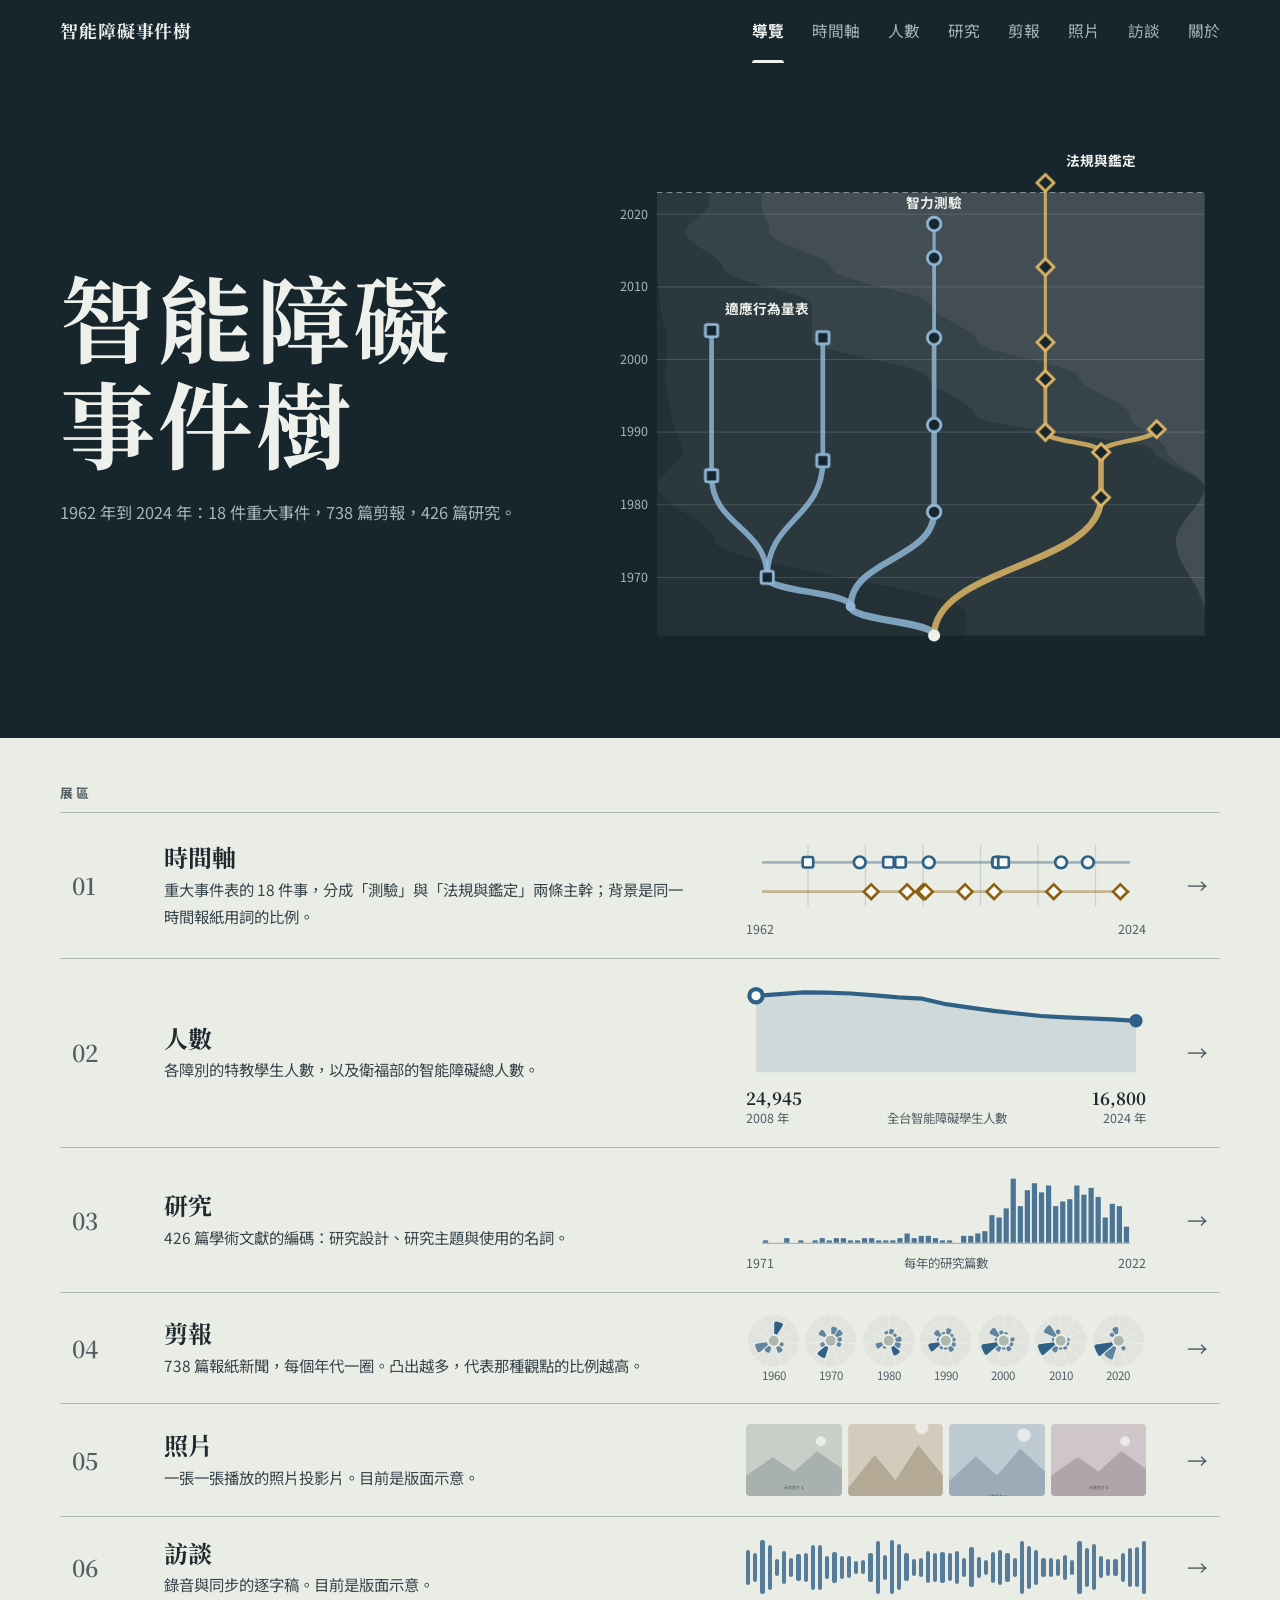
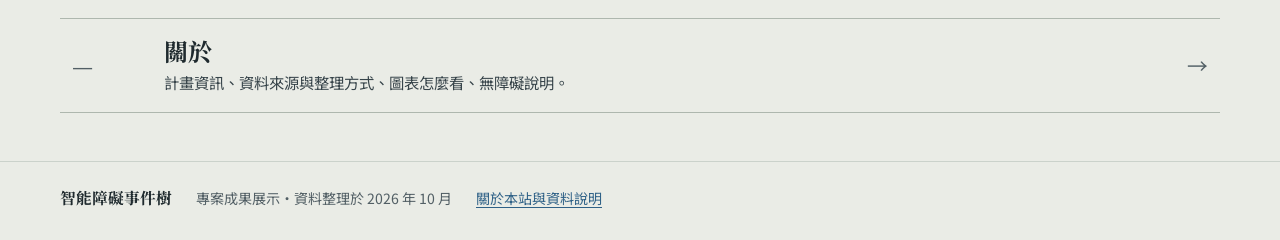
==== commit e0e74be0: "Add files via upload" ====
--- a/Index.html
+++ b/Index.html
@@ -1,10 +1,27 @@
 <!DOCTYPE html>
 <html lang="zh-Hant-TW">
 <head>
-<base target="_top">
 <meta charset="utf-8">
 <meta name="viewport" content="width=device-width, initial-scale=1, viewport-fit=cover">
 <title>智能障礙事件樹</title>
+<meta name="description" content="智能障礙的數位策展：重大事件時間軸、738 篇剪報、426 篇研究與學生人數，並設有照片與訪談展區。">
+<meta name="color-scheme" content="light dark">
+<meta name="theme-color" media="(prefers-color-scheme: light)" content="#F7F8F4">
+<meta name="theme-color" media="(prefers-color-scheme: dark)" content="#20272A">
+<!-- 分享到社群或通訊軟體時顯示的標題、說明與圖片。og:image 最好寫成完整的網址（https://…/cover.png），見 README -->
+<meta property="og:type" content="website">
+<meta property="og:site_name" content="智能障礙事件樹">
+<meta property="og:title" content="智能障礙事件樹">
+<meta property="og:description" content="智能障礙的數位策展：重大事件時間軸、738 篇剪報、426 篇研究與學生人數，並設有照片與訪談展區。">
+<meta property="og:locale" content="zh_TW">
+<meta property="og:image" content="cover.png">
+<meta property="og:image:width" content="1200">
+<meta property="og:image:height" content="630">
+<meta property="og:image:alt" content="深色背景上寫著「智能障礙事件樹」，右邊是一棵由下往上長的事件樹。">
+<meta name="twitter:card" content="summary_large_image">
+<link rel="icon" type="image/png" href="icon.png">
+<link rel="icon" type="image/svg+xml" href="data:image/svg+xml,%3Csvg%20xmlns=%22http://www.w3.org/2000/svg%22%20viewBox=%220%200%2064%2064%22%3E%3Crect%20width=%2264%22%20height=%2264%22%20rx=%2214%22%20fill=%22%2317262D%22/%3E%3Cpath%20d=%22M32%2051C32%2039%2019%2041%2019%2025%22%20fill=%22none%22%20stroke=%22%238FB6D4%22%20stroke-width=%224.5%22%20stroke-linecap=%22round%22/%3E%3Cpath%20d=%22M32%2051C32%2041%2045%2043%2045%2031%22%20fill=%22none%22%20stroke=%22%23DDB565%22%20stroke-width=%224.5%22%20stroke-linecap=%22round%22/%3E%3Ccircle%20cx=%2219%22%20cy=%2219%22%20r=%225.5%22%20fill=%22%2317262D%22%20stroke=%22%238FB6D4%22%20stroke-width=%223.5%22/%3E%3Cpath%20d=%22M45%2017.500l7%207-7%207-7-7z%22%20fill=%22%2317262D%22%20stroke=%22%23DDB565%22%20stroke-width=%223.5%22%20stroke-linejoin=%22round%22/%3E%3Ccircle%20cx=%2232%22%20cy=%2251%22%20r=%224.5%22%20fill=%22%23EEF1EB%22/%3E%3C/svg%3E">
+<link rel="apple-touch-icon" href="icon.png">
 <link rel="preconnect" href="https://fonts.googleapis.com">
 <link rel="preconnect" href="https://fonts.gstatic.com" crossorigin>
 <link href="https://fonts.googleapis.com/css2?family=Noto+Serif+TC:wght@600;700&family=Noto+Sans+TC:wght@400;500;700&family=LXGW+WenKai+TC:wght@400;700&display=swap" rel="stylesheet">
@@ -16,7 +33,7 @@
   --c-test:#2F6187; --c-law:#8C6013;
   --g1:#EFECE4; --g2:#E1DBCE; --g3:#D0C8B6; --g4:#BCB2A0;
   --d1:#376fb0; --d2:#c26a3d; --d3:#17998a; --d4:#a8841a; --d5:#b0668f; --d6:#5f8f3a; --rose:#2F6187; --link:#2F6187; --ctl:#79847E;
-  --trk:rgba(31,42,46,.045); --trk2:rgba(31,42,46,.11);
+  --trk:rgba(31,42,46,.045); --trk2:rgba(31,42,46,.11); --band:.04;
   --hero-bg:#17262D; --hero-fg:#EEF1EB; --hero-mut:#A9B5B4; --hero-a:#8FB6D4; --hero-b:#DDB565;
   --serif:"Noto Serif TC","Songti TC","PMingLiU",serif;
   --sans:"Noto Sans TC","PingFang TC","Microsoft JhengHei",sans-serif;
@@ -29,7 +46,7 @@
   --c-test:#82ABCB; --c-law:#DDB35F;
   --g1:#282C2A; --g2:#333733; --g3:#41453D; --g4:#4F5348;
   --d1:#5289d4; --d2:#c9703f; --d3:#24a08e; --d4:#b08720; --d5:#bd689b; --d6:#6ea040; --rose:#82ABCB; --link:#82ABCB; --ctl:#7E8A8B;
-  --trk:rgba(230,234,229,.07); --trk2:rgba(230,234,229,.15);
+  --trk:rgba(230,234,229,.07); --trk2:rgba(230,234,229,.15); --band:.065;
   --hero-bg:#0D1315; --hero-fg:#E6EAE5; --hero-mut:#93A0A2; --hero-a:#82ABCB; --hero-b:#DDB35F; color-scheme:dark;
 }}
 :root[data-theme="dark"]{
@@ -37,16 +54,18 @@
   --c-test:#82ABCB; --c-law:#DDB35F;
   --g1:#282C2A; --g2:#333733; --g3:#41453D; --g4:#4F5348;
   --d1:#5289d4; --d2:#c9703f; --d3:#24a08e; --d4:#b08720; --d5:#bd689b; --d6:#6ea040; --rose:#82ABCB; --link:#82ABCB; --ctl:#7E8A8B;
-  --trk:rgba(230,234,229,.07); --trk2:rgba(230,234,229,.15);
+  --trk:rgba(230,234,229,.07); --trk2:rgba(230,234,229,.15); --band:.065;
   --hero-bg:#0D1315; --hero-fg:#E6EAE5; --hero-mut:#93A0A2; --hero-a:#82ABCB; --hero-b:#DDB35F; color-scheme:dark;
 }
 
 /* ============ 基本 ============ */
 *,*::before,*::after{box-sizing:inherit}
 [hidden]{display:none!important}
-html{-webkit-text-size-adjust:100%;scroll-padding-top:calc(var(--mast) + 16px)}
-body{margin:0;background:var(--bg);color:var(--ink);font-family:var(--sans);font-size:16px;line-height:1.75;-webkit-font-smoothing:antialiased;
-  padding-top:env(safe-area-inset-top,0px);overflow-wrap:anywhere}
+.vh{position:absolute;width:1px;height:1px;overflow:hidden;clip-path:inset(50%);white-space:nowrap}
+/* 有瀏海或圓角的手機：最外層上下各留出系統列的高度（claude.ai 發布頁面時也是加在這裡）。
+   頁首要蓋住上面那一段，所以 body 往上移回去，再由頁首自己留出同樣的高度；固定在下緣的面板也各自加上下方的高度 */
+html{-webkit-text-size-adjust:100%;padding-top:env(safe-area-inset-top,0px);padding-bottom:env(safe-area-inset-bottom,0px);scroll-padding-top:calc(var(--mast) + 16px + env(safe-area-inset-top,0px))}
+body{margin:calc(-1*env(safe-area-inset-top,0px)) 0 0;background:var(--bg);color:var(--ink);font-family:var(--sans);font-size:16px;line-height:1.75;-webkit-font-smoothing:antialiased;overflow-wrap:anywhere}
 h1,h2,h3,h4,p,ul,ol,dl,dd,figure{margin:0}
 button,input,select{font:inherit;color:inherit}
 button{cursor:pointer;-webkit-tap-highlight-color:transparent}
@@ -54,15 +73,16 @@
 img{max-width:100%}
 :focus-visible{outline:3px solid var(--ink);outline-offset:2px;border-radius:4px}
 .wrap{max-width:1240px;margin-inline:auto;padding-inline:var(--gut)}
-.skip{position:absolute;left:8px;top:-60px;z-index:100;padding:10px 16px;background:var(--ink);color:var(--paper);border-radius:8px;text-decoration:none}
-.skip:focus{top:8px}
+/* 「跳到主要內容」：平常看不到，用鍵盤聚焦時才出現在左上角 */
+.skip{position:absolute;left:8px;top:calc(8px + env(safe-area-inset-top,0px));z-index:100;padding:10px 16px;background:var(--ink);color:var(--paper);border-radius:8px;text-decoration:none;white-space:nowrap}
+.skip:not(:focus){width:1px;height:1px;padding:0;overflow:hidden;clip-path:inset(50%)}
 #view{min-height:60vh}
 #view.enter{animation:fadeIn .24s ease-out}
 @keyframes fadeIn{from{opacity:0;transform:translateY(6px)}to{opacity:1;transform:none}}
 #view > .wrap{padding-bottom:20px}
 
 /* ============ 頁首：站名與展區 ============ */
-.mast{position:sticky;top:0;z-index:40;background:var(--paper);border-bottom:1px solid var(--line)}
+.mast{position:sticky;top:0;z-index:40;padding-top:env(safe-area-inset-top,0px);background:var(--paper);border-bottom:1px solid var(--line)}
 @supports ((backdrop-filter:blur(2px)) or (-webkit-backdrop-filter:blur(2px))){ .mast{background:color-mix(in srgb,var(--paper) 86%,transparent);-webkit-backdrop-filter:blur(12px);backdrop-filter:blur(12px)} }
 .mast-in{display:flex;align-items:center;justify-content:space-between;gap:20px;min-height:var(--mast)}
 .brand{font-family:var(--serif);font-weight:700;font-size:1.12rem;letter-spacing:.05em;color:var(--ink);text-decoration:none;white-space:nowrap}
@@ -73,7 +93,7 @@
 .nav a[aria-current="page"]::after{content:"";position:absolute;left:13px;right:13px;bottom:-1px;height:3px;border-radius:3px 3px 0 0;background:var(--ink)}
 .nav a:focus-visible{outline-offset:-4px}
 /* 首頁：頁首疊在深色的主視覺上 */
-body[data-view="home"] .mast{margin-bottom:calc(-1*var(--mast) - 1px)}
+body[data-view="home"] .mast{margin-bottom:calc(-1*var(--mast) - 1px - env(safe-area-inset-top,0px))}
 .mast.over{background:transparent;border-bottom-color:transparent;-webkit-backdrop-filter:none;backdrop-filter:none}
 .mast.over .brand{color:var(--hero-fg)}
 .mast.over .nav a{color:var(--hero-mut)}
@@ -137,9 +157,7 @@
 .lgd i.ln{width:16px;height:3px;border-radius:2px}
 .lgd b{font-weight:400;color:var(--muted);font-variant-numeric:tabular-nums}
 .lgd li.bold{font-weight:700;color:var(--ink)}
-.colbar{outline:none}
 .colbar:hover rect:last-child{fill:var(--ink);fill-opacity:.06}
-.colbar:focus-visible rect:last-child{stroke:var(--ink);stroke-width:2}
 .xmark{cursor:pointer;outline:none}
 .xmark .xlab{display:none}
 .xmark:hover .xlab,.xmark:focus-visible .xlab,.xmark.on .xlab{display:block}
@@ -153,17 +171,34 @@
 .stat .v{font-family:var(--serif);font-weight:700;font-size:2.05rem;line-height:1.25;font-variant-numeric:tabular-nums lining-nums}
 .stat .v small{font-family:var(--sans);font-size:.95rem;font-weight:500;margin-left:5px}
 .stat .sub{font-size:.86rem;color:var(--muted)}
+/* 從時間軸的年代摘要連過來時：標題下面一小列，圖表上那個年代有一塊淡淡的底色 */
+.focus{display:flex;flex-wrap:wrap;align-items:center;gap:6px 16px;margin-bottom:14px;font-size:.92rem}
+.fchip{display:inline-flex;align-items:center;gap:2px;padding:1px 3px 1px 14px;border:1.5px solid var(--ink);border-radius:999px;background:var(--paper);font-weight:700}
+.fchip button{width:34px;height:34px;padding:0 0 2px;border:0;border-radius:50%;background:none;font-size:1.2rem;line-height:1}
+.fchip button:hover{background:var(--bg)}
+.eband{fill:var(--ink);fill-opacity:var(--band)}
+.ecap{fill:var(--ink2)}
 /* 表格 */
 .tbl{width:100%;border-collapse:collapse;font-size:.9rem;font-variant-numeric:tabular-nums;margin-top:8px}
 .tbl th,.tbl td{padding:7px 8px;border-bottom:1px solid var(--line);text-align:right}
+.tbl td{white-space:nowrap}
 .tbl thead th{font-weight:700;color:var(--ink2);vertical-align:bottom;line-height:1.3}
-.tbl tbody th{font-weight:500;color:var(--muted)}
+.tbl tbody th{font-weight:500;color:var(--muted);white-space:nowrap}
 .tbl th:first-child{text-align:left}
+.tbl caption,.tcap{caption-side:top;padding:14px 0 2px;text-align:left;font-weight:700;font-size:.94rem;color:var(--ink)}
+/* 只有「年、人數」兩欄的長表：排成幾欄，不用捲很長 */
+.tbl.two,.tbl.two tbody{display:block}
+.tbl.two thead{position:absolute;width:1px;height:1px;overflow:hidden;clip-path:inset(50%)}
+.tbl.two tbody{columns:3 9.5em;column-gap:36px}
+.tbl.two tr{display:flex;justify-content:space-between;gap:12px;break-inside:avoid;border-bottom:1px solid var(--line)}
+.tbl.two th,.tbl.two td{border-bottom:0}
 .heat{width:100%;border-collapse:separate;border-spacing:2px;font-size:.88rem;font-variant-numeric:tabular-nums;margin-top:12px}
 .heat th,.heat td{padding:7px 8px}
 .heat thead th{font-weight:600;font-size:.84rem;color:var(--ink2);text-align:center;vertical-align:bottom;line-height:1.3;white-space:nowrap}
 .heat thead th small{display:block;font-weight:400;color:var(--muted);font-size:.74rem}
 .heat thead .corner{text-align:left}
+.heat thead th.hl{background:var(--ink);color:var(--paper);border-radius:8px}
+.heat thead th.hl small{color:var(--paper);opacity:.85}
 .heat tbody th{text-align:left;font-weight:500;line-height:1.4}
 .heat tbody th small{display:block;font-weight:400;color:var(--muted);font-size:.78rem}
 .heat td{text-align:center;border-radius:5px;min-width:3.2em;background:color-mix(in srgb,var(--rose) calc(var(--a,0)*100%),transparent)}
@@ -171,10 +206,14 @@
 /* 可以展開的區塊 */
 .more{padding:6px 24px}
 .more[open]{padding-bottom:20px}
-.more > summary,.tr > summary{display:flex;align-items:center;gap:10px;min-height:46px;font-weight:700;cursor:pointer;list-style:none}
-.more > summary::-webkit-details-marker,.tr > summary::-webkit-details-marker{display:none}
-.more > summary::before,.tr > summary::before{content:"";width:8px;height:8px;margin-left:2px;border-right:2px solid var(--ink);border-bottom:2px solid var(--ink);transform:rotate(-45deg);transition:transform .15s}
-.more[open] > summary::before,.tr[open] > summary::before{transform:rotate(45deg)}
+.more > summary,.tr > summary,.sub > summary{display:flex;align-items:center;gap:10px;min-height:46px;font-weight:700;cursor:pointer;list-style:none}
+.more > summary::-webkit-details-marker,.tr > summary::-webkit-details-marker,.sub > summary::-webkit-details-marker{display:none}
+.more > summary::before,.tr > summary::before,.sub > summary::before{content:"";flex:none;width:8px;height:8px;margin-left:2px;border-right:2px solid var(--ink);border-bottom:2px solid var(--ink);transform:rotate(-45deg);transition:transform .15s}
+.more[open] > summary::before,.tr[open] > summary::before,.sub[open] > summary::before{transform:rotate(45deg)}
+/* 數字表裡再分的小節：一張表一節 */
+.sub{border-top:1px solid var(--line)}
+.sub > summary{font-weight:500}
+.sub[open]{padding-bottom:12px}
 .sample{font-size:.88rem;color:var(--ink2);background:var(--paper);border:1px dashed var(--line2);border-radius:8px;padding:9px 14px;margin-bottom:16px}
 .empty{text-align:center;padding:56px 24px;color:var(--muted)}
 .empty h2{font-family:var(--serif);color:var(--ink);font-size:1.3rem;margin-bottom:6px}
@@ -210,7 +249,9 @@
 .tsvg .ev{cursor:pointer;outline:none}
 .tsvg .ev .mk{fill:var(--paper);stroke:var(--c);stroke-width:2.6px}
 .tsvg .ev.on .mk{fill:var(--c)}
-.tsvg .ev.dim{opacity:.36}
+.tsvg .ev.dim .mk{opacity:.4}
+.tsvg .node.dim .lt{fill:var(--muted);font-weight:400}
+.tsvg .node.dim path{opacity:.4}
 .tsvg .ev .lb{fill:var(--paper);fill-opacity:.9;stroke:transparent;stroke-width:1.5px}
 .tsvg .ev .lt{font-weight:600}
 .tsvg .ev:hover .lb{stroke:var(--c)}
@@ -222,6 +263,9 @@
 .tsvg .row.on .rowbg{fill-opacity:.97;stroke:var(--ink)}
 .tsvg .row:focus-visible .rowbg{fill-opacity:.8;stroke:var(--ink)}
 .tsvg .row.on .lt{fill:var(--ink)}
+.tsvg .row.rel .rowbg{fill-opacity:.62}
+.tsvg .row.dim .lt{fill:var(--ink2);font-weight:400}
+.tsvg .row.dim .lead{opacity:.25}
 .tsvg .row .lead{stroke:var(--c);stroke-width:1.2px;opacity:.55}
 .tsvg .row .yr{fill:var(--ink2);font-variant-numeric:tabular-nums}
 /* 說明：右邊一欄，或從下方滑出 */
@@ -234,10 +278,10 @@
 .pn-desc{margin-top:12px;font-size:.97rem;line-height:1.8}
 .pn-desc p+p{margin-top:8px}
 .memo{margin-top:12px;padding:12px 14px;background:var(--bg);border-radius:8px;font-size:.92rem;line-height:1.75}
-.memo h3,.pn-rel h3,.pn-how h3,.pn-rose h3{font-size:.78rem;letter-spacing:.16em;color:var(--muted);font-weight:700;margin-bottom:4px}
+.memo h3,.pn-rel h3,.pn-rose h3{font-size:.78rem;letter-spacing:.16em;color:var(--muted);font-weight:700;margin-bottom:4px}
 .memo p+p{margin-top:6px}
 .pn-terms{display:flex;flex-wrap:wrap;align-items:center;gap:6px 8px;margin-top:14px;font-size:.88rem;color:var(--muted)}
-.pn-rel,.pn-how,.pn-rose{margin-top:18px}
+.pn-rel,.pn-rose{margin-top:18px}
 .jump{display:flex;align-items:center;gap:8px;width:100%;min-height:44px;margin-top:6px;padding:8px 12px;border:1px solid var(--line);border-left:3px solid var(--c);border-radius:8px;background:var(--paper);text-align:left;font-size:.94rem}
 .jump span{flex:1}
 .jump small{color:var(--muted);font-variant-numeric:tabular-nums}
@@ -245,12 +289,14 @@
 .pager{display:flex;align-items:center;justify-content:space-between;gap:8px;margin-top:20px;padding-top:14px;border-top:1px solid var(--line);font-size:.88rem;color:var(--muted);font-variant-numeric:tabular-nums}
 .pn-sum{margin-top:14px}
 .pn-sum > div{display:flex;justify-content:space-between;gap:12px;padding:8px 0;border-bottom:1px solid var(--line);font-size:.93rem}
-.pn-sum dt{color:var(--muted)}
+.pn-sum dt{flex:none;color:var(--muted)}
+.pn-sum .nb{display:inline-block;white-space:nowrap}
 .pn-sum dd{font-weight:700;text-align:right}
-.pn-how ul{padding-left:1.2em;font-size:.92rem;color:var(--ink2)}
-.pn-how + p{margin-top:16px}
+.pn-sum dd a{display:inline-block;padding:2px 0;text-decoration:none}
+.pn-sum dd a:hover{text-decoration:underline}
 .pn-rose .rose{width:170px;margin:4px auto 0}
 .pn-go{margin-top:10px;font-size:.92rem}
+.pn-start{margin-top:16px}
 .sheet{position:fixed;left:0;right:0;bottom:0;z-index:60;display:flex;flex-direction:column;max-height:62vh;background:var(--paper);border-top:1px solid var(--line2);border-radius:18px 18px 0 0;
   box-shadow:0 -12px 32px rgba(0,0,0,.16);transform:translateY(102%);transition:transform .24s cubic-bezier(.2,.8,.2,1);padding-bottom:env(safe-area-inset-bottom,0px)}
 .sheet.open{transform:none}
@@ -259,6 +305,7 @@
 .sheet-x{justify-self:end;min-height:44px;padding:0 12px;border:0;background:none;font-size:.9rem;color:var(--link);text-decoration:underline;text-underline-offset:3px}
 .sheet-body{overflow:auto;padding:0 18px 20px;overscroll-behavior:contain}
 body.has-sheet #main{padding-bottom:64vh}
+html.has-sheet{scroll-padding-bottom:64vh}
 /* 文字清單 */
 .plate.tlist{padding:8px 22px 18px;margin-bottom:0}
 .tlist h2{font-family:var(--serif);font-size:1.05rem;font-weight:700;margin-top:14px;padding-bottom:4px;border-bottom:1px solid var(--line2)}
@@ -268,7 +315,8 @@
 .litem[aria-pressed="true"]{border-left-color:var(--c);background:var(--bg)}
 .litem .ld{color:var(--ink2);font-variant-numeric:tabular-nums;font-size:.9rem}
 .litem .lm{display:inline-flex;align-items:center;gap:6px;color:var(--muted);font-size:.84rem}
-.litem.dim{opacity:.45}
+.litem.dim b{font-weight:400;color:var(--muted)}
+.litem.dim .ico{opacity:.4}
 
 /* ============ 剪報：圓圈圖 ============ */
 .rose{display:block;max-width:100%;height:auto}
@@ -285,7 +333,8 @@
 .rose .slot:hover .pet{opacity:1}
 .rose .rl-bg{fill:transparent}
 .rose .slot.cur .rl-bg{fill:var(--ink)}
-.rose .slot.cur .rl{fill:var(--paper);font-weight:700;opacity:1}
+.rose .rl.off{fill:var(--muted)}
+.rose .slot.cur .rl{fill:var(--paper);font-weight:700}
 .rose .slot:focus-visible .hit{stroke:var(--ink);stroke-width:2.5px}
 .rz{display:grid;grid-template-columns:minmax(0,540px) minmax(0,1fr);gap:16px 40px;align-items:center}
 .rz-a,.rz-b{min-width:0}
@@ -310,7 +359,7 @@
 .rmini.on{background:var(--trk2)}
 .rm-y{font-size:.82rem;color:var(--ink2);font-variant-numeric:tabular-nums;line-height:1.3}
 .rmini.on .rm-y{font-weight:700;color:var(--ink)}
-.rz-back{margin-top:10px;text-align:center}
+.rz-back{display:flex;flex-wrap:wrap;align-items:center;justify-content:center;gap:8px 18px;margin-top:10px;font-size:.92rem}
 .nlist h2{display:flex;flex-wrap:wrap;align-items:baseline;gap:2px 12px}
 .nlist h2 small{font-family:var(--sans);font-weight:400;font-size:.88rem;color:var(--muted)}
 .nempty{color:var(--muted)}
@@ -397,10 +446,11 @@
 .dock-time{font-size:.84rem;color:var(--muted);font-variant-numeric:tabular-nums;white-space:nowrap}
 .dock-x{min-height:44px;padding:0 8px;border:0;background:none;font-size:.88rem;color:var(--link);text-decoration:underline;text-underline-offset:3px}
 body.has-dock .foot{padding-bottom:76px}
+html.has-dock{scroll-padding-bottom:88px}
 
 /* ============ 導覽（首頁） ============ */
 .hero{background:var(--hero-bg);color:var(--hero-fg)}
-.hero-in{display:grid;grid-template-columns:minmax(0,5fr) minmax(0,6fr);align-items:center;gap:40px;min-height:min(82vh,740px);padding-top:calc(var(--mast) + 28px);padding-bottom:40px}
+.hero-in{display:grid;grid-template-columns:minmax(0,5fr) minmax(0,6fr);align-items:center;gap:40px;min-height:min(82vh,740px);padding-top:calc(var(--mast) + 28px + env(safe-area-inset-top,0px));padding-bottom:40px}
 .hero-title{font-family:var(--serif);font-weight:700;font-size:clamp(3rem,7.4vw,6.4rem);line-height:1.12;letter-spacing:.03em}
 .hero-title:focus{outline:none}
 .hero-facts{margin-top:24px;color:var(--hero-mut);font-size:1.02rem;max-width:30em}
@@ -466,7 +516,7 @@
 .rt.prev b::before{content:"← "}
 .rt.next b::after{content:" →"}
 .rt:hover b{text-decoration:underline;text-underline-offset:5px}
-.foot{margin-top:20px;border-top:1px solid var(--line);padding-bottom:env(safe-area-inset-bottom,0px)}
+.foot{margin-top:20px;border-top:1px solid var(--line)}
 .foot-in{display:flex;flex-wrap:wrap;align-items:center;gap:4px 24px;padding-top:22px;padding-bottom:28px;font-size:.88rem;color:var(--muted)}
 .foot b{font-family:var(--serif);font-size:.98rem;color:var(--ink)}
 /* 新手導覽：把要說明的地方框起來，其餘變暗 */
@@ -478,6 +528,9 @@
 .tour-card h2+p{margin-top:6px;font-size:.96rem;line-height:1.75}
 .tour-btns{display:flex;align-items:center;gap:8px;margin-top:14px}
 .tour-btns .gap{flex:1}
+.tour-off{margin-top:6px}
+.tour-off button{min-height:36px;padding:4px 0;border:0;background:none;font-size:.84rem;color:var(--link);text-decoration:underline;text-underline-offset:3px}
+.safe-b{position:fixed;left:0;bottom:0;width:0;height:env(safe-area-inset-bottom,0px);visibility:hidden;pointer-events:none}
 .tip{position:fixed;z-index:80;max-width:min(320px,calc(100vw - 16px));padding:8px 12px;border-radius:8px;background:var(--ink);color:var(--paper);font-size:.84rem;line-height:1.5;pointer-events:none;box-shadow:0 6px 18px rgba(0,0,0,.22)}
 .tip b{display:block}
 
@@ -496,7 +549,7 @@
   .syear{font-size:1.7rem}
   .sbar{flex-wrap:wrap}
   .strip{order:5;flex:1 1 100%}
-  .hero-in{grid-template-columns:minmax(0,1fr);gap:24px;min-height:0;padding-top:calc(var(--mast) + 26px);padding-bottom:28px}
+  .hero-in{grid-template-columns:minmax(0,1fr);gap:24px;min-height:0;padding-top:calc(var(--mast) + 26px + env(safe-area-inset-top,0px));padding-bottom:28px}
   .hero-art{justify-self:center;max-width:560px}
   .dir{padding-top:28px}
   .dir-row{grid-template-columns:auto minmax(0,1fr) auto;gap:4px 12px;padding:18px 4px}
@@ -534,12 +587,14 @@
   .stat .sub{grid-column:1/-1}
   .tbl{font-size:.74rem}
   .tbl th,.tbl td{padding:6px 2px}
+  .tbl.vcols thead th span{display:inline-block;writing-mode:vertical-rl;white-space:nowrap;letter-spacing:.06em;line-height:1.15;padding-bottom:2px}          /* 欄位多的表：欄名直著寫，欄位才不會太擠 */
   .heat,.heat tbody{display:block}
   .heat thead{position:absolute;width:1px;height:1px;overflow:hidden;clip-path:inset(50%)}
   .heat tr{display:grid;grid-template-columns:repeat(var(--cols),minmax(0,1fr));gap:2px;padding:8px 0;border-top:1px solid var(--line)}
   .heat tbody th{grid-column:1/-1;padding:0 0 4px}
   .heat td{min-width:0;padding:4px 0 5px;font-size:.8rem;line-height:1.3}
   .heat td::before{content:attr(data-h);display:block;font-size:.62rem;color:var(--ink2)}
+  .heat td.hl::before{margin:0 3px;border-radius:999px;background:var(--ink);color:var(--paper);font-weight:700}
   .keys{font-size:.84rem;gap:2px 12px}
   .tchip{min-height:38px;padding:4px 11px;font-size:.86rem;gap:6px}
   .tl-terms .lbl{flex-basis:100%}
@@ -566,6 +621,7 @@
   .route{margin-top:28px}
   .fill > div{grid-template-columns:minmax(0,1fr);gap:0}
 }
+@media (max-width:359px){ .tbl{font-size:.66rem} .tbl th,.tbl td{padding:6px 1px} }          /* 很窄的手機：數字表再小一點，一列才放得下 */
 /* 用手指操作的裝置：主要按鈕至少 44 像素高 */
 @media (pointer:coarse){ .btn,.ph-tools .btn,.seg button,.tchip,.ts,.chk{min-height:44px} .tchip.sm{min-height:40px} }
 @media (prefers-reduced-motion:reduce){
@@ -576,10 +632,10 @@
 </style>
 </head>
 <body>
-
-<a href="#view" class="skip" id="skipMain">跳到主要內容</a>
-<a href="#tree" class="skip" id="skipList">跳到事件的文字清單</a>
+<noscript><p style="margin:0;padding:24px;font:16px/1.8 sans-serif">這個網站需要開啟瀏覽器的 JavaScript 才能顯示內容。</p></noscript>
+
 <header class="mast" id="mast">
+  <a href="#view" class="skip" id="skipMain">跳到主要內容</a>
   <div class="wrap mast-in">
     <a class="brand" href="#home" data-go="home">智能障礙事件樹</a>
     <nav class="nav" id="nav" aria-label="展區"></nav>
@@ -603,7 +659,7 @@
 <div class="dock" id="dock" role="region" aria-label="正在播放的訪談" hidden>
   <div class="dock-bar" aria-hidden="true"><i id="dockBar"></i></div>
   <button class="pp sm" id="dockPlay" aria-pressed="false" aria-label="播放"><svg viewBox="0 0 24 24" aria-hidden="true" focusable="false"><path class="ic-play" d="M8 5.5v13l11-6.5z"/><path class="ic-pause" d="M7 5h4v14H7zM13 5h4v14h-4z"/></svg></button>
-  <button class="dock-txt" id="dockGo" aria-label="回到正在播放的段落"><b id="dockTitle"></b><span id="dockSeg"></span></button>
+  <button class="dock-txt" id="dockGo"><span class="vh">回到正在播放的段落：</span><b id="dockTitle"></b><span id="dockSeg"></span></button>
   <span class="dock-time" id="dockTime"></span>
   <button class="dock-x" id="dockClose" aria-label="停止並關閉播放列">停止</button>
 </div>
@@ -614,9 +670,11 @@
     <h2 id="tourTitle"></h2>
     <p id="tourText"></p>
     <div class="tour-btns"><button class="btn" id="tourSkip">略過</button><span class="gap"></span><button class="btn" id="tourPrev">上一步</button><button class="btn solid" id="tourNext">下一步</button></div>
+    <p class="tour-off"><button id="tourOff">以後不再自動顯示導覽</button></p>
   </div>
 </div>
-<div class="tip" id="tip" role="tooltip" hidden></div>
+<div class="tip" id="tip" aria-hidden="true" hidden></div>
+<div class="safe-b" id="safeB" aria-hidden="true"></div>
 
 <template id="aboutTpl">
   <div class="about">
@@ -645,12 +703,12 @@
     <section>
       <h2 id="ab2" tabindex="-1">資料來源與整理方式</h2>
       <ul>
-        <li><b>時間軸</b>：來自「智能障礙重大事件表」的 18 件事，說明與備註保留原文。兩條主幹與測驗的兩個分支是整理時分的；標為「1970 年代」的事件畫在 1970 年的位置。背景的用詞比例由新聞資料算出，每五年一段（1980 年以前每十年一段）。新聞資料到 2022 年，2023 年以後的背景沿用 2020–2022 年的比例，圖上用虛線和較淡的顏色標示。</li>
+        <li><b>時間軸</b>：來自「智能障礙重大事件表」的 18 件事，說明與備註保留原文。兩條主幹與測驗的兩個分支是整理時分的；標為「1970 年代」的事件畫在 1970 年的位置。背景的用詞比例由新聞資料算出，每五年一段（1980 年以前每十年一段）。新聞資料到 2022 年，2023 年以後的背景留白，圖上用一條虛線標出資料的終點。</li>
         <li><b>剪報</b>：使用「2026整理」工作表的 738 篇。日期取自「0815合併原始檔」的日期欄（721 篇對得到），其餘 17 篇用檔名開頭的日期；標題取自檔名。</li>
         <li><b>觀點</b>：用「主要事件觀點」，可以加上「次要敘述觀點」。編為「無」或沒有填的不畫在圓圈裡，另外寫出篇數。</li>
         <li><b>主題</b>：用「重編主題」的大類。專家學者意見與專家學者分享合併為「專家學者」，三種表揚合併為「表揚」，其餘以「-」前面的字為大類；點某一格會列出細項。</li>
-        <li><b>用詞</b>：寫法相近的併成一組，例如「白痴/低能」與「低能」、「憨兒」與「喜憨兒」、「心智障礙」與「心智障礙者」。只出現一兩次的 37 種寫法歸為「其他用詞」。</li>
-        <li><b>標記</b>：原表有 18 篇標記為「有出現關鍵字但主體非智能障礙者」，目前計入統計，在剪報清單裡會標示。</li>
+        <li><b>用詞</b>：寫法相近的併成一組，例如「白痴/低能」與「低能」、「憨兒」與「喜憨兒」、「心智障礙」與「心智障礙者」。較少見的 37 種寫法（各出現 1 到 3 次）歸為「其他用詞」。</li>
+        <li><b>標記</b>：原表有 18 篇標記為「有出現關鍵字但主體非智能障礙者」，這些仍計入統計，在剪報清單裡會標示。</li>
         <li><b>沒有放上來的欄位</b>：備註欄有當事人的姓名，所以沒有放進網頁。剪報標題取自檔名，少數也含有姓名，公開分享前請再檢查。</li>
         <li><b>研究文獻</b>：「Design_themes」工作表的 426 篇。文獻用詞取自「Terms」工作表的 628 筆（兩筆空白略過），以「智能障礙」開頭的寫法併入智能障礙，英文與少見的寫法歸為其他。</li>
         <li><b>學生人數</b>：全台用「通報網全台數據」，台北市用「台北市年報」，智能障礙總人數用「衛福部全台數據」。表裡的 ID、ASD、LD、CP、OTHER 分別顯示為智能障礙、自閉症、學習障礙、腦性麻痺、其他障礙。腦性麻痺欄位填 0 的年度不畫。</li>
@@ -659,20 +717,21 @@
 
     <section>
       <h2 id="ab3" tabindex="-1">圖表怎麼看</h2>
-      <p>每個展區第一次進來時，會出現幾個步驟的導覽；之後可以按標題旁的「怎麼看」重看。</p>
+      <p>每個展區第一次進來時，會出現幾個步驟的導覽，可以選擇以後不再自動顯示；之後隨時可以按標題旁的「怎麼看」重看。</p>
       <h3>時間軸</h3>
       <ul>
         <li>電腦上是一棵由下往上長的樹，越上面越晚；手機上是由上往下排的直式時間軸，一行一件事。兩條主幹是「測驗」與「法規與鑑定」（菱形）；測驗再分成智力測驗（圓形）與適應行為量表（方形）兩支。</li>
         <li>點任何一個事件，會顯示日期與說明。說明裡可以往前、往後看相連的事件，也可以用「上一件／下一件」依時間順序一件一件看。</li>
         <li>背景色塊是同一時間報紙用詞的比例。點圖下方的用詞，可以單獨看那個詞，法規裡用到這個詞的事件會保持清楚，其他的變淡。</li>
-        <li>點年代（例如 1980），會列出那十年的重大事件、剪報、研究與學生人數。</li>
+        <li>點年代（例如 1980），會列出那十年的重大事件、剪報、研究與學生人數；點後面有箭頭的數字，可以到那個展區看同一個年代，那個年代會被標出來。</li>
         <li>「文字清單」會把事件排成純文字的清單。按 Esc 或「清除選取」取消選取。</li>
       </ul>
       <h3>學生人數與研究文獻的圖表</h3>
       <ul>
-        <li>折線圖與長條圖：滑鼠移到圖上（手機用手指點）會顯示那一年的數字。</li>
+        <li>折線圖與長條圖：滑鼠移到圖上（手機用手指點）會顯示那一年的數字。每一頁最下面的「看數字表」有每張圖完整的數字。</li>
         <li>各障別人數的圖上，圓圈標出智能障礙與學習障礙、自閉症人數交叉的位置，移上去或點一下會顯示說明。</li>
         <li>表格的底色越深，代表占那一欄的比例越高。</li>
+        <li>從時間軸的年代摘要連過來時，那個年代會被標出來：圖的橫軸上有一條深色的線，表格那一欄的欄名是深色的。按標題下方的「×」取消。</li>
       </ul>
       <h3>剪報的圓圈圖</h3>
       <ul>
@@ -689,12 +748,13 @@
     <section>
       <h2 id="ab4" tabindex="-1">無障礙說明</h2>
       <ul>
-        <li><b>鍵盤操作</b>：所有功能都可以用鍵盤操作。Tab 移動、Enter 選取、Esc 取消；頁面最上方有「跳到主要內容」的連結。切換展區後，焦點會移到展區標題。</li>
+        <li><b>鍵盤操作</b>：所有功能都可以用鍵盤操作。Tab 移動、Enter 選取、Esc 取消；頁面最上方有「跳到主要內容」的連結。切換展區後，焦點會移到展區標題。圖表上滑鼠移過去才出現的數字，可以從「看數字表」讀到。</li>
         <li><b>不只靠顏色</b>：時間軸同時用顏色和形狀區分主幹與分支；圓圈圖靠位置和文字標示；圖表的顏色用色盲模擬檢查過。</li>
         <li><b>文字替代</b>：圖表附有數字表；時間軸有純文字清單。照片需附替代文字，訪談錄音需附逐字稿。</li>
         <li><b>對比與字級</b>：內文與背景的對比在 4.5:1 以上；按鈕邊框、圖表的線與長條在 3:1 以上。時間軸的背景色塊刻意較淡，可以點圖下方的用詞加深單一色塊，數字在剪報展區的「用詞」。字級使用相對單位，可以用瀏覽器放大。</li>
         <li><b>手機與電腦</b>：版面會依螢幕寬度重新排列，圖表依寬度重畫，不需要左右捲動。照片與圓圈圖可以左右滑動，也都有按鈕可以按。</li>
         <li><b>其他</b>：手機與平板上，主要按鈕至少 44 像素高；支援深色模式；會依系統設定減少動畫。</li>
+        <li><b>檢測</b>：2026 年 10 月以 axe-core 4.14 依 WCAG 2.2 AA 的規則檢查各展區（電腦與手機版面、淺色與深色）。自動檢測只涵蓋一部分準則，本站尚未以螢幕報讀軟體實機測試，也還沒有請身心障礙使用者試用。</li>
       </ul>
     </section>
 
@@ -2557,17 +2617,15 @@
 }
 
 const TREE = {
-  lineLabel:'面向', eraLabels:false,
+  // 兩條主幹；節點的形狀用來區分（顏色寫在 style.css 的 --c-test、--c-law）
   themes:{
-    test:{name:'測驗', color:'var(--law)', shape:'circle'},
-    law:{name:'法規與鑑定', color:'var(--place)', shape:'diamond'}
+    test:{name:'測驗', shape:'circle'},
+    law:{name:'法規與鑑定', shape:'diamond'}
   },
   // 測驗這條主幹的兩個分支，用形狀區分
   subs:{ iq:{name:'智力測驗', shape:'circle'}, ab:{name:'適應行為量表', shape:'square'} },
   // 時間軸的範圍比事件前後各多一段，背景才會比樹大
   axis:[1962,2025],
-  trendNote:'虛線以上（2023 年後）沒有新聞資料，背景沿用 2020–2022 年的比例。',
-  eras:[1960,1970,1980,1990,2000,2010,2020].map(d=>({name:d+'年代', start:String(d), end:d===2020?null:String(d+9), decade:d, desc:''})),
   trends:buildTermTrends(),
   events:[
     {id:'root', title:'智能障礙', date:'', parents:[], theme:null, trends:[],
@@ -2613,11 +2671,6 @@
      desc:'特殊教育學生及幼兒鑑定辦法（第二次針對智能障礙修訂）。\n備註：原因說明：智能發展改成心智功能；修正第一項「學習及生活適應能力」為「適應行為及學業學習」（參考國際上評估工具為適應行為量表（adapted behavior），不僅限於生活適應）。\n本法第三條第一款所稱智能障礙，指個人在發展階段，其心智功能、適應行為及學業學習表現，較同年齡者有顯著困難。\n前項所定智能障礙，其鑑定基準依下列各款規定：\n一、心智功能明顯低下或個別智力測驗結果未達平均數負二個標準差。\n二、學生在生活自理、動作與行動能力、語言與溝通、社會人際與情緒行為等任一向度及學科（領域）學習之表現較同年齡者有顯著困難情形。'}
   ]
 };
-// 樹旁邊的對照資料：全台智能障礙學生人數
-const COUNTS = Object.keys(PEOPLE.nation.ID).map(Number).sort((a,b)=>a-b).map((y,i,arr)=>({y, n:PEOPLE.nation.ID[y], real:i===0||i===arr.length-1}));
-const COUNTS_NOTE = '全台智能障礙學生人數（通報網全台數據，'+COUNTS[0].y+'–'+COUNTS[COUNTS.length-1].y+'），越寬代表人數越多。';
-const PALETTE = ['var(--place)','var(--terms)','var(--law)','var(--assess)','var(--x1)','var(--x2)'];
-
 // 樹狀圖上的事件名稱分成兩行寫；只決定在哪裡換行，字沒有改
 const TITLE_LINES={
   q1:['WISC-R','修訂完成'], q2:['WISC-III','出版'], q3:['WISC-IV','英文版出版'], q4:['WISC-V','英文版出版'], q5:['WISC-V','中文版出版'],
@@ -2632,6 +2685,10 @@
 const esc = s => String(s??'').replace(/[&<>"']/g, c=>({'&':'&amp;','<':'&lt;','>':'&gt;','"':'&quot;',"'":'&#39;'}[c]));
 const view = $('#view'), tipEl = $('#tip'), heroEl = $('#hero'), mastEl = $('#mast');
 const vw = () => document.documentElement.clientWidth;
+// 頁首下緣在畫面上的位置，以及手機上下系統列占的高度（一般螢幕是 0）
+const mastBottom = () => Math.round(mastEl.getBoundingClientRect().bottom);
+const safeTop = () => parseFloat(getComputedStyle(mastEl).paddingTop)||0;
+const safeBottom = () => { const el = document.getElementById('safeB'); return el ? el.offsetHeight : 0; };
 const calm = () => window.matchMedia('(prefers-reduced-motion: reduce)').matches;
 // 粗估一段文字畫出來有多寬：中文字算一個字寬，英數字大約半個多一點
 const textW = (s,fs) => [...String(s)].reduce((a,ch)=>a+(ch.charCodeAt(0)<256 ? (ch===' '?.3:.58) : 1)*fs, 0);
@@ -2695,11 +2752,12 @@
   for(const at of FOCUS_ATTRS){ const el = a.closest('['+at+']'); if(el) return {at, v:el.getAttribute(at), zone:el.closest('#panel')?'#panel ':el.closest('#sheet')?'#sheet ':el.closest('#view')?'#view ':''}; }
   return null;
 }
+let quietFocus = false;          // 重新繪製後把焦點放回原處時，不要再跳出一次提示框
 function restoreFocus(k){
   if(!k) return; let el;
   if(k.id) el = document.getElementById(k.id);
   else el = $$(k.zone+'['+k.at+'="'+String(k.v).replace(/["\\]/g,'\\$&')+'"]').find(x=>x.matches('a,button,input,select,[tabindex]'));
-  if(el && el!==document.activeElement){ try{ el.focus({preventScroll:true}); }catch(e){} }
+  if(el && el!==document.activeElement){ quietFocus = true; try{ el.focus({preventScroll:true}); }catch(e){} quietFocus = false; }
 }
 
 function render(){
@@ -2710,24 +2768,53 @@
   DRAW[page]();
   fillCharts();
   document.title = (page==='home' ? '' : SECTIONS[page].name+'｜')+SITE;
-  try{ if(location.hash!=='#'+page) window.history.replaceState(null,'','#'+page); }catch(e){}
-  if(GAS && gasReady){ try{ google.script.history.replace(null, null, page==='home' ? '' : page); }catch(e){} }
   restoreFocus(fk); syncMast();
 }
+// 網址：每個展區有自己的網址（#tree、#news…）。獨立的網站上，換展區會留下一筆紀錄，瀏覽器的「返回」可以回到上一個展區；
+// 被放在別的網頁裡（內框）時只改寫目前這一筆，不去動外層網頁的返回鍵
+const EMBED = (()=>{ try{ return window.top!==window; }catch(e){ return true; } })();
+const urlFor = p => p==='home' ? location.pathname+location.search : '#'+p;
+function setUrl(p, push){
+  try{
+    if(GAS){ if(gasReady) google.script.history[push?'push':'replace'](null, null, p==='home' ? '' : p); }
+    else if(push && !EMBED) window.history.pushState({p}, '', urlFor(p));
+    else window.history.replaceState({p}, '', urlFor(p));
+  }catch(e){}
+}
+// 年代互連：從時間軸的年代摘要連到人數或研究時，把那個年代標出來；之後換到別的展區就取消
+let eraFocus = null, pendingEra = null;
+function goEra(p,d){ pendingEra = d; go(p, undefined, {quiet:true}); }
+function focusChip(){
+  return eraFocus==null ? '' : `<p class="focus"><span class="fchip">標出 ${eraFocus}年代<button data-act="era-clear" aria-label="取消標出 ${eraFocus}年代">×</button></span><a href="#tree" data-act="to-hub" data-era="${eraFocus}">在時間軸上看這十年</a></p>`;
+}
+const eraBand = ys => { if(eraFocus==null) return null; const ix = ys.map((y,i)=>decadeOf(y)===eraFocus ? i : -1).filter(i=>i>=0); return ix.length ? [ix[0], ix[ix.length-1]] : null; };
 // how：'sub'＝在展區裡換子頁（焦點留在頁籤上）；其他＝換展區（焦點移到標題）
-function go(p,how){
+// o.hist：是瀏覽器的返回／前進帶來的，網址已經換好了　o.quiet：這一次不要自動跳出導覽
+function go(p,how,o){
+  o = o||{};
   if(!SECTIONS[p]) p = 'home';
   if(tour) endTour();
+  eraFocus = pendingEra; pendingEra = null;
   LEAVE.forEach(fn=>fn()); closeSheet(true); hideTip();
-  page = p; render(); window.scrollTo(0,0);
+  const changed = p!==page; page = p; render();
+  if(!o.hist) setUrl(p, changed);
+  window.scrollTo(0,0);
   view.classList.remove('enter'); void view.offsetWidth; view.classList.add('enter');
   const t = how==='sub' ? $('.subnav [aria-current="page"]') : ($('#pageTitle')||$('#heroTitle'));
   if(t){ try{ t.focus({preventScroll:true}); }catch(e){} }
-  autoTour();
+  if(!o.quiet) autoTour();
 }
 // 首頁：頁首疊在主視覺上；捲過主視覺之後換回一般的底色
-function syncMast(){ mastEl.classList.toggle('over', page==='home' && window.scrollY < heroEl.offsetHeight-mastEl.offsetHeight-4); }
+function syncMast(){ const over = page==='home' && window.scrollY < heroEl.offsetHeight-mastEl.offsetHeight-4; mastEl.classList.toggle('over', over); setBarColor(over); }
 window.addEventListener('scroll', syncMast, {passive:true});
+// 手機瀏覽器上方工具列的顏色，跟著頁首的底色走（頁面裡沒有 theme-color 的設定時，這一段不做事）
+const barMeta = $$('meta[name="theme-color"]'); let barOver = null;
+function setBarColor(over){
+  if(over===barOver || !barMeta.length) return; barOver = over;
+  const c = getComputedStyle(document.documentElement).getPropertyValue(over ? '--hero-bg' : '--paper').trim();
+  if(c) barMeta.forEach(m=>{ m.removeAttribute('media'); m.setAttribute('content', c); });
+}
+try{ window.matchMedia('(prefers-color-scheme: dark)').addEventListener('change', ()=>{ barOver = null; syncMast(); }); }catch(e){}
 
 /* ============ 新手導覽 ============
    每個展區第一次進來時，用幾個步驟說明怎麼看；之後可以按標題旁的「怎麼看」重看。
@@ -2737,18 +2824,19 @@
 let tour = null;
 const seenTour = p => { if(tourSeen[p]) return true; try{ return localStorage.getItem('idtree.tour.'+p)==='1'; }catch(e){ return false; } };
 function markTour(p){ tourSeen[p] = 1; try{ localStorage.setItem('idtree.tour.'+p,'1'); }catch(e){} }
-function autoTour(){ const p = page; if(TOURS[p] && !seenTour(p)) setTimeout(()=>{ if(!tour && page===p) startTour(p); }, 450); }
+const toursOff = () => { if(tourSeen['*']) return true; try{ return localStorage.getItem('idtree.tour.off')==='1'; }catch(e){ return false; } };
+function autoTour(){ const p = page; if(TOURS[p] && !seenTour(p) && !toursOff()) setTimeout(()=>{ if(!tour && page===p) startTour(p); }, 450); }
 function startTour(p){
   const all = typeof TOURS[p]==='function' ? TOURS[p]() : TOURS[p]; if(!all) return;
   const steps = all.filter(s=>!s.sel || $(s.sel)); if(!steps.length) return;
   closeSheet(true); hideTip();
-  tour = {p, steps, i:0, back:document.activeElement}; tourEl.hidden = false; showTourStep();
+  tour = {p, steps, i:0, back:document.activeElement}; tourEl.hidden = false; $('#tourOff').hidden = toursOff(); showTourStep();
 }
 function showTourStep(){
   const s = tour.steps[tour.i], n = tour.steps.length, el = s.sel ? $(s.sel) : null;
   $('#tourStep').textContent = (tour.i+1)+' / '+n; $('#tourTitle').textContent = s.title; $('#tourText').textContent = s.text;
   $('#tourPrev').hidden = tour.i===0; $('#tourNext').textContent = tour.i===n-1 ? '知道了' : '下一步';
-  if(el){ const r = el.getBoundingClientRect(); if(r.top<mastEl.offsetHeight+8 || r.bottom>window.innerHeight-8) el.scrollIntoView({block: r.height>window.innerHeight*.7 ? 'start' : 'center'}); }
+  if(el){ const r = el.getBoundingClientRect(); if(r.top<mastBottom()+8 || r.bottom>window.innerHeight-8) el.scrollIntoView({block: r.height>window.innerHeight*.7 ? 'start' : 'center'}); }
   placeTour(); try{ $('#tourNext').focus({preventScroll:true}); }catch(e){}
 }
 // 把要說明的地方框起來，說明的卡片放在它旁邊放得下的位置
@@ -2758,12 +2846,12 @@
   if(!el){ hole.style.cssText = 'left:50%;top:50%;width:0;height:0'; card.style.left = Math.round((W-cw)/2)+'px'; card.style.top = Math.round((H-ch)/2)+'px'; return; }
   const b = el.getBoundingClientRect(), r = {l:Math.max(4,b.left-6), t:Math.max(4,b.top-6), r:Math.min(W-4,b.right+6), b:Math.min(H-4,b.bottom+6)};
   hole.style.cssText = `left:${r.l}px;top:${r.t}px;width:${Math.max(0,r.r-r.l)}px;height:${Math.max(0,r.b-r.t)}px`;
-  const g = 14, cx = v => Math.min(Math.max(v,12), W-cw-12), cy = v => Math.min(Math.max(v,12), H-ch-12); let x, y;
+  const g = 14, lo = safeTop()+12, hi = H-ch-12-safeBottom(), cx = v => Math.min(Math.max(v,12), W-cw-12), cy = v => Math.min(Math.max(v,lo), Math.max(lo,hi)); let x, y;
   if(W>=900 && W-r.r>=cw+g+12){ x = r.r+g; y = cy(r.t); }
   else if(W>=900 && r.l>=cw+g+12){ x = r.l-g-cw; y = cy(r.t); }
-  else if(H-r.b>=ch+g+12){ x = cx((r.l+r.r)/2-cw/2); y = r.b+g; }
-  else if(r.t>=ch+g+12){ x = cx((r.l+r.r)/2-cw/2); y = r.t-g-ch; }
-  else { x = cx((r.l+r.r)/2-cw/2); y = (r.t+r.b)/2<H/2 ? H-ch-12 : mastEl.offsetHeight+10; }
+  else if(H-safeBottom()-r.b>=ch+g+12){ x = cx((r.l+r.r)/2-cw/2); y = r.b+g; }
+  else if(r.t-safeTop()>=ch+g+12){ x = cx((r.l+r.r)/2-cw/2); y = r.t-g-ch; }
+  else { x = cx((r.l+r.r)/2-cw/2); y = (r.t+r.b)/2<H/2 ? Math.max(lo,hi) : mastBottom()+10; }
   card.style.left = Math.round(x)+'px'; card.style.top = Math.round(y)+'px';
 }
 function endTour(){
@@ -2775,6 +2863,7 @@
   if(e.target.closest('#tourNext')){ if(tour.i<tour.steps.length-1){ tour.i++; showTourStep(); } else endTour(); }
   else if(e.target.closest('#tourPrev')){ if(tour.i>0){ tour.i--; showTourStep(); } }
   else if(e.target.closest('#tourSkip')) endTour();
+  else if(e.target.closest('#tourOff')){ tourSeen['*'] = 1; try{ localStorage.setItem('idtree.tour.off','1'); }catch(err){} endTour(); }
 });
 document.addEventListener('keydown', e=>{
   if(!tour) return;
@@ -2788,11 +2877,11 @@
 const sheet = $('#sheet'); let sheetClosed = null;
 function openSheet(html, onClose){
   $('#sheetBody').innerHTML = html; sheetClosed = onClose||null;
-  if(sheet.hidden){ sheet.hidden = false; void sheet.offsetWidth; sheet.classList.add('open'); document.body.classList.add('has-sheet'); }
+  if(sheet.hidden){ sheet.hidden = false; void sheet.offsetWidth; sheet.classList.add('open'); document.body.classList.add('has-sheet'); document.documentElement.classList.add('has-sheet'); }
 }
 function closeSheet(silent){
   if(sheet.hidden) return;
-  sheet.classList.remove('open'); sheet.hidden = true; document.body.classList.remove('has-sheet');
+  sheet.classList.remove('open'); sheet.hidden = true; document.body.classList.remove('has-sheet'); document.documentElement.classList.remove('has-sheet');
   const fn = sheetClosed; sheetClosed = null; if(!silent && fn) fn();
 }
 
@@ -2819,7 +2908,7 @@
 }
 document.addEventListener('pointermove', tipFromEvent);
 document.addEventListener('pointerdown', tipFromEvent);
-document.addEventListener('focusin', e=>{ const el = e.target.closest && e.target.closest('[data-tip]'); if(el){ const r = el.getBoundingClientRect(); tipAt(el.getAttribute('data-tip'), r.left+r.width/2, r.top+r.height/2); } });
+document.addEventListener('focusin', e=>{ if(quietFocus) return; const el = e.target.closest && e.target.closest('[data-tip]'); if(el){ const r = el.getBoundingClientRect(); tipAt(el.getAttribute('data-tip'), r.left+r.width/2, r.top+r.height/2); } });
 document.addEventListener('focusout', hideTip);
 window.addEventListener('scroll', hideTip, true);
 
@@ -2833,6 +2922,8 @@
 
 /* ============ 共用圖表：折線、堆疊長條、數字表、圓圈圖 ============
    每張圖都依「圖的寬度 W」重新排版，手機上不需要左右捲動 */
+// 標出的年代：很淡的底色（淡到不影響線條與長條的對比），橫軸上再畫一條深色的線標出這幾年
+const eraBandSvg = (xa,xb,y0,y1) => `<rect class="eband" x="${xa.toFixed(1)}" y="${y0}" width="${(xb-xa).toFixed(1)}" height="${y1-y0}"/><rect class="ecap" x="${xa.toFixed(1)}" y="${y1+1.5}" width="${(xb-xa).toFixed(1)}" height="3" rx="1.5"/>`;
 function niceMax(v){ if(!(v>0)) return 1; const p = Math.pow(10,Math.floor(Math.log10(v))), m = v/p; return [1,1.2,1.6,2,2.4,2.8,3.2,4,4.8,6,8,10].find(k=>k>=m-1e-9)*p; }
 const LC = {};
 // 折線圖：xs 是橫軸的標籤，series 是 [{name,color,vals,bold}]，vals 裡沒有資料的位置放 null
@@ -2849,6 +2940,8 @@
   const lw = textW(String(o.xs[0]),fs)+12, every = Math.max(o.xEvery||1, Math.ceil(n*lw/(W-L-Rm)));
   o.xs.forEach((lab,i)=>{ const last = i===n-1; if(!last && (i%every || n-1-i<every*.62)) return;
     g += `<text x="${Math.min(x(i), W-lw/2+4).toFixed(1)}" y="${H-B+18}" text-anchor="middle" font-size="${fs}" fill="var(--muted)">${esc(lab)}</text>`; });
+  if(o.band){ const half = n>1 ? (W-L-Rm)/(n-1)/2 : 0, xa = Math.max(L, x(o.band[0])-half), xb = Math.min(W-Rm, x(o.band[1])+half);
+    g = eraBandSvg(xa, xb, T-6, H-B)+g; }
   g += `<line class="xh" visibility="hidden" x1="0" x2="0" y1="${T}" y2="${H-B}" stroke="var(--ink)" stroke-width="1" opacity=".5"/>`;
   const endsList = [];
   o.series.forEach(s=>{
@@ -2866,7 +2959,7 @@
     let anchor = 'end', tx = mx-16, lx = mx-6;
     if(tx-tw<2){ if(mx+16+tw<=W-2){ anchor = 'start'; tx = mx+16; lx = mx+6; } else { anchor = 'middle'; tx = Math.min(Math.max(mx,tw/2+2), W-tw/2-2); lx = mx; } }
     const ty = Math.max(my-22-lift, 30);
-    marksSvg += `<g class="xmark" data-xmark="${k}" tabindex="0" role="button" aria-label="${esc(m.head+'，'+m.text)}">
+    marksSvg += `<g class="xmark" data-xmark="${k}" tabindex="0" role="button" aria-label="${esc(m.head+' '+m.text)}">
       <circle cx="${mx.toFixed(1)}" cy="${my.toFixed(1)}" r="18" fill="transparent"/>
       <circle class="ring" cx="${mx.toFixed(1)}" cy="${my.toFixed(1)}" r="8" fill="var(--paper)" fill-opacity=".35" stroke="var(--ink)" stroke-width="2"/>
       <g class="xlab"><line x1="${lx.toFixed(1)}" y1="${(my-7).toFixed(1)}" x2="${(anchor==='middle'?mx:tx+(anchor==='end'?2:-2)).toFixed(1)}" y2="${(ty+5).toFixed(1)}" stroke="var(--ink)" stroke-width="1.5"/>
@@ -2881,7 +2974,9 @@
   LC[o.id] = {W, x0:L, x1:W-Rm, n, tips:o.xs.map((lab,i)=>[(o.tipHead?o.tipHead(i):lab)].concat(o.series.filter(s=>s.vals[i]!=null).map(s=>s.name+'　'+fmt(s.vals[i])+(s.tipExtra?s.tipExtra(i):''))).join('\n'))};
   // 窄的時候線的右端寫不下名稱，改在圖的下方列出
   const legend = (!ends && o.series.length>1) ? `<ul class="lgd">${endsList.map(e=>`<li${e.s.bold?' class="bold"':''}><i class="ln" style="background:${e.s.color}"></i>${esc(e.s.name)}<b>${fmt(e.v)}</b></li>`).join('')}</ul>` : '';
-  return `<svg class="lc" data-lc="${o.id}" width="${W}" height="${H}" viewBox="0 0 ${W} ${H}" role="img" aria-label="${esc(o.label||'')}">${g}<rect x="${L}" y="${T}" width="${W-Rm-L}" height="${H-T-B}" fill="transparent"/>${marksSvg}</svg>${legend}`;
+  // 有交叉點（可以用鍵盤聚焦的按鈕）的圖，不能整張當成一張圖片：改成一組，線條的部分對報讀軟體隱藏（數字在「看數字表」），交叉點各自有名稱
+  const draw = `${g}<rect x="${L}" y="${T}" width="${W-Rm-L}" height="${H-T-B}" fill="transparent"/>`;
+  return `<svg class="lc" data-lc="${o.id}" width="${W}" height="${H}" viewBox="0 0 ${W} ${H}" role="${marksSvg?'group':'img'}" aria-label="${esc(o.label||'')}">${marksSvg ? `<g aria-hidden="true">${draw}</g>` : draw}${marksSvg}</svg>${legend}`;
 }
 function lineHover(svg,e){
   const c = LC[svg.dataset.lc]; if(!c) return;
@@ -2900,12 +2995,13 @@
   let g = '';
   for(let k=0;k<=4;k++){ const v = maxV*k/4, yy = y(v);
     g += `<line x1="${L}" x2="${W-Rm}" y1="${yy}" y2="${yy}" stroke="var(--line)" stroke-width="1"${k?' stroke-dasharray="2 5"':''}/><text x="${L-8}" y="${yy+4}" text-anchor="end" font-size="${fs}" fill="var(--muted)">${Math.round(v)}</text>`; }
+  if(o.band) g = eraBandSvg(L+o.band[0]*band, L+(o.band[1]+1)*band, T-6, H-B)+g;
   o.years.forEach((yr,i)=>{
     const bx = L+i*band+(band-bw)/2; let acc = 0, segs = '';
     o.series.forEach((s,k)=>{ const v = o.val(i,k); if(!v) return; const y1 = y(acc+v), h = y(acc)-y1; acc += v;
       segs += `<rect x="${bx.toFixed(1)}" y="${y1.toFixed(1)}" width="${bw.toFixed(1)}" height="${Math.max(h-(h>3?1:0),1).toFixed(1)}" fill="${s.color}"/>`; });
     const tip = yr+' 年：共 '+tot[i]+' '+o.unit+(tot[i] ? '\n'+o.series.map((s,k)=>o.val(i,k)?s.name+'　'+o.val(i,k):null).filter(Boolean).join('\n') : '');
-    g += `<g class="colbar" tabindex="0" data-tip="${esc(tip)}">${segs}<rect x="${(L+i*band).toFixed(1)}" y="${T}" width="${band.toFixed(1)}" height="${H-T-B}" fill="transparent"/></g>`;
+    g += `<g class="colbar" data-tip="${esc(tip)}">${segs}<rect x="${(L+i*band).toFixed(1)}" y="${T}" width="${band.toFixed(1)}" height="${H-T-B}" fill="transparent"/></g>`;
     if(yr%every===0) g += `<text x="${(bx+bw/2).toFixed(1)}" y="${H-B+18}" text-anchor="middle" font-size="${fs}" fill="var(--muted)">${yr}</text>`;
   });
   return `<svg class="sc" width="${W}" height="${H}" viewBox="0 0 ${W} ${H}" role="img" aria-label="${esc(o.label||'')}">${g}</svg>
@@ -2915,8 +3011,8 @@
 function heatTable(o){
   let mx = 0; o.rows.forEach((_,ri)=>o.cols.forEach((c,ci)=>{ if(c.n) mx = Math.max(mx, o.get(ri,ci)/c.n); }));
   const cell = (ri,ci) => { const c = o.cols[ci], v = o.get(ri,ci), p = c.n ? v/c.n : 0;
-    return `<td role="cell" data-h="${esc(c.short||c.name)}" style="--a:${(mx?p/mx*.5:0).toFixed(3)}" data-tip="${esc(o.rows[ri].name+'・'+c.name+'\n'+v+' '+o.unit+'，占這一欄的 '+pct(p))}">${o.asPct ? (v?pct(p):'–') : (v||'–')}</td>`; };
-  return `<table class="heat" role="table" style="--cols:${o.cols.length+(o.total?1:0)}"><thead role="rowgroup"><tr role="row"><th role="columnheader" scope="col" class="corner">${esc(o.corner)}</th>${o.cols.map(c=>`<th role="columnheader" scope="col">${esc(c.name)}<small>${c.n} ${o.unit}</small></th>`).join('')}${o.total?`<th role="columnheader" scope="col">合計</th>`:''}</tr></thead>
+    return `<td role="cell"${o.hl===ci?' class="hl"':''} data-h="${esc(c.short||c.name)}" style="--a:${(mx?p/mx*.5:0).toFixed(3)}" data-tip="${esc(o.rows[ri].name+'・'+c.name+'\n'+v+' '+o.unit+'，占這一欄的 '+pct(p))}">${o.asPct ? (v?pct(p):'–') : (v||'–')}${v ? `<span class="vh">（${o.asPct ? v+' '+o.unit : '占 '+pct(p)}）</span>` : ''}</td>`; };
+  return `<table class="heat" role="table" style="--cols:${o.cols.length+(o.total?1:0)}"><thead role="rowgroup"><tr role="row"><th role="columnheader" scope="col" class="corner">${esc(o.corner)}</th>${o.cols.map((c,ci)=>`<th role="columnheader" scope="col"${o.hl===ci?' class="hl"':''}>${esc(c.name)}<small>${c.n} ${o.unit}</small></th>`).join('')}${o.total?`<th role="columnheader" scope="col">合計</th>`:''}</tr></thead>
     <tbody role="rowgroup">${o.rows.map((r,ri)=>`<tr role="row"><th role="rowheader" scope="row">${esc(r.name)}${r.sub?`<small>${esc(r.sub)}</small>`:''}</th>${o.cols.map((_,ci)=>cell(ri,ci)).join('')}${o.total?`<td role="cell" data-h="合計" class="tot">${o.total(ri)}</td>`:''}</tr>`).join('')}</tbody></table>`;
 }
 function sparkSvg(vals){
@@ -2984,9 +3080,9 @@
     const am = a0+step/2, co = Math.cos(am), si = Math.sin(am), lx = cx+(R+11)*co, ly = cy+(R+11)*si;
     const anchor = co>.25?'start':co<-.25?'end':'middle', dy = si<-.6?-5:si>.6?fs+1:fs*.36;
     const tw = textW(c.short,fs), bx = anchor==='start' ? lx-7 : anchor==='end' ? lx-tw-7 : lx-tw/2-7;
-    g += `<g class="slot${on?' cur':''}" data-cat="${esc(c.k)}" data-p="${pct(v)}" data-c="${cnt} 篇" tabindex="0" role="button" aria-pressed="${o.sel===c.k}" aria-label="${esc(en+'，'+c.k+'，'+cnt+' 篇，'+pct(v))}">${body}
+    g += `<g class="slot${on?' cur':''}" data-cat="${esc(c.k)}" data-p="${pct(v)}" data-c="${cnt} 篇" tabindex="0" role="button" aria-pressed="${o.sel===c.k}" aria-label="${esc(en+'，'+c.short+(c.short!==c.k ? '（'+c.k+'）' : '')+'，'+cnt+' 篇，'+pct(v))}">${body}
       <rect class="rl-bg" x="${f(bx)}" y="${f(ly+dy-fs-1.5)}" width="${f(tw+14)}" height="${f(fs+8)}" rx="${f((fs+8)/2)}"/>
-      <text class="rl" x="${f(lx)}" y="${f(ly+dy)}" text-anchor="${anchor}" font-size="${fs}"${o.sel&&!on?' opacity=".55"':''}>${esc(c.short)}</text>
+      <text class="rl${o.sel&&!on?' off':''}" x="${f(lx)}" y="${f(ly+dy)}" text-anchor="${anchor}" font-size="${fs}">${esc(c.short)}</text>
       <path class="hit" d="${wedge(r0,R+(narrow?30:42),a0,a1)}"/></g>`;
   });
   let center = '', defs = '';
@@ -3023,7 +3119,8 @@
 const THEMES = TREE.themes, SUBS = TREE.subs, EVENTS = TREE.events, byId = Object.fromEntries(EVENTS.map(e=>[e.id,e]));
 const Y0 = TREE.axis[0], Y1 = TREE.axis[1]+1;                 // 時間軸的範圍：1962 年初到 2025 年底
 EVENTS.forEach(e=>{
-  e.lines = TITLE_LINES[e.id]||[e.title]; if(!e.date) return;
+  e.lines = TITLE_LINES[e.id]||[e.title]; e.gap = e.title===e.lines.join(' ') ? ' ' : '';      // 換行的地方原本有沒有空格
+  if(!e.date) return;
   const p = String(e.date).split('-').map(Number);
   e.y = p[0]; e.mo = p[1]||0; e.dd = p[2]||0; e.t = p[0]+((p[1]||1)-1)/12+((p[2]||1)-1)/372; e.dec = decadeOf(p[0]);
 });
@@ -3128,7 +3225,7 @@
     if(junc[t]){ const j = junc[t]; for(let i=0;i<8;i++) c.push([j.x-10-w, j.y-h/2+6+i*4]); for(let i=1;i<8;i++) c.push([j.x-10-w, j.y-h/2+6-i*5]); }
     else { const s = segs.find(s=>s.from==='root' && s.theme===t), m = curvePts(s.a,s.b,10)[5]; for(let i=0;i<10;i++) c.push([m.x+12, m.y-h/2+i*5]); for(let i=1;i<10;i++) c.push([m.x+12, m.y-h/2-i*5]); }
     put(THEMES[t].name, THEMES[t].shape, t, c, w, h); });
-  const samples = []; for(let i=0;i<=110;i++){ const t = Y0+(Y1-Y0)*i/110; samples.push({y:Y(t), t}); }
+  const samples = []; for(let i=0;i<=110;i++){ const t = Y0+(DATA_END-Y0)*i/110; samples.push({y:Y(t), t}); }     // 背景只畫到有新聞資料的最後一年
   return {mode:'tree', W, H, AX, T, base, pos, junc, segs, labels, names, samples, bx0:AX, bx1:W, yOfT:Y, lh};
 }
 // 窄的畫面：直式時間軸。一行一件事，年代之間有分隔線；背景的時間跟著每一行的位置伸縮
@@ -3145,7 +3242,7 @@
   const seg = (v,k) => { for(let i=1;i<anchors.length;i++) if(v<=anchors[i][k]) return [anchors[i-1],anchors[i]]; return [anchors[anchors.length-2],anchors[anchors.length-1]]; };
   const tOfY = yy => { const [a,b] = seg(yy,0); return a[1]+(b[1]-a[1])*Math.min(1,Math.max(0,(yy-a[0])/((b[0]-a[0])||1))); };
   const yOfT = t => { const [a,b] = seg(t,1); return a[0]+(b[0]-a[0])*Math.min(1,Math.max(0,(t-a[1])/((b[1]-a[1])||1))); };
-  const samples = []; for(let yy=TOP; yy<H; yy+=5) samples.push({y:yy, t:tOfY(yy)}); samples.push({y:H, t:Y1});
+  const yEnd = yOfT(DATA_END), samples = []; for(let yy=TOP; yy<yEnd; yy+=5) samples.push({y:yy, t:tOfY(yy)}); samples.push({y:yEnd, t:DATA_END});     // 背景只畫到有新聞資料的最後一年
   const {junc, segs} = treeSegments(pos, ks=>TOP+Math.min(20, (Math.min(...ks.map(e=>pos[e.id].y))-TOP)*.4));
   return {mode:'lanes', W, H, pos, junc, segs, rows, seps, samples, bx0:0, bx1:W, yOfT, yearX, titleX, RH, DH, TOP, roomy};
 }
@@ -3160,17 +3257,17 @@
     const l = S.map(p=>f(L.bx0+p.sh[i][0]*bw)+','+f(p.y)), r = S.map(p=>f(L.bx0+p.sh[i][1]*bw)+','+f(p.y)).reverse();
     g += `<g class="band" data-tip="${esc('背景：報紙用詞「'+TERMS[k].name+'」的比例')}"><polygon points="${l.concat(r).join(' ')}" fill="${TERMS[k].color}" opacity="${tTerm ? (tTerm===k?.95:.16) : .62}"/><polyline points="${r.join(' ')}" fill="none" stroke="var(--paper)" stroke-width="1.5" opacity=".7"/></g>`;
   });
-  // 沒有新聞資料的年份：蓋一層淡色，並畫一條虛線標出資料的終點
-  { const ye = L.yOfT(DATA_END), y1 = L.yOfT(Y1);
-    g += `<rect x="${L.bx0}" y="${f(Math.min(ye,y1))}" width="${bw}" height="${f(Math.abs(ye-y1))}" fill="var(--paper)" opacity=".55" pointer-events="none"/><line x1="${L.bx0}" x2="${L.bx1}" y1="${f(ye)}" y2="${f(ye)}" stroke="var(--muted)" stroke-width="1.2" stroke-dasharray="5 4" pointer-events="none"/>`;
-    g += tree ? `<text class="cav" x="${L.AX+8}" y="${f(ye-5.5)}" font-size="11">2023 年起沒有新聞資料</text>` : `<text class="cav" x="${W-10}" y="${H-7}" text-anchor="end" font-size="11">虛線以下：2023 年起沒有新聞資料</text>`; }
+  // 沒有新聞資料的年份：背景留白，只畫一條虛線標出資料的終點
+  { const ye = L.yOfT(DATA_END);
+    g += `<line x1="${L.bx0}" x2="${L.bx1}" y1="${f(ye)}" y2="${f(ye)}" stroke="var(--muted)" stroke-width="1.2" stroke-dasharray="5 4" pointer-events="none"/>`;
+    g += tree ? `<text class="cav" x="${L.AX+8}" y="${f(ye-5.5)}" font-size="11">2023 年起沒有新聞資料</text>` : `<text class="cav" x="${W-10}" y="${H-7}" text-anchor="end" font-size="11">2023 年起沒有新聞資料</text>`; }
   // 年代：樹狀時是左邊的刻度，直式時是分隔線；都可以點
   const decLabel = d => `${d}年代：這十年的事件、剪報、研究與學生人數`;
   if(tree){
     DECADES.forEach(d=>{ const t0 = Math.max(d,Y0), y = L.yOfT(t0), on = tEra===d;
       if(on){ const ya = L.yOfT(Math.min(d+10,Y1)); g += `<rect x="${L.AX}" y="${f(ya)}" width="${W-L.AX}" height="${f(y-ya)}" fill="var(--ink)" opacity=".08" pointer-events="none"/>`; }
       if(d>Y0) g += `<line x1="${L.AX}" x2="${W}" y1="${f(y)}" y2="${f(y)}" stroke="var(--ink)" stroke-width="1" opacity=".16" pointer-events="none"/>`;
-      g += `<g class="dec${on?' on':''}" data-era="${d}" tabindex="0" role="button" aria-pressed="${on}" aria-label="${decLabel(d)}" data-tip="${esc(d+'年代\n點一下看這十年的資料')}"><rect class="dbox" x="4" y="${f(y-12)}" width="${L.AX-9}" height="24" rx="12"/><text x="${L.AX/2-.5}" y="${f(y+4.4)}" text-anchor="middle" font-size="12.5">${t0}</text></g>`; });
+      g += `<g class="dec${on?' on':''}" data-era="${d}" tabindex="0" role="button" aria-pressed="${on}" aria-label="${(t0!==d ? t0+'，' : '')+decLabel(d)}"${on ? '' : ` data-tip="${esc(d+'年代\n點一下看這十年的資料')}"`}><rect class="dbox" x="4" y="${f(y-12)}" width="${L.AX-9}" height="24" rx="12"/><text x="${L.AX/2-.5}" y="${f(y+4.4)}" text-anchor="middle" font-size="12.5">${t0}</text></g>`; });
     g += `<line x1="${L.AX}" x2="${L.AX}" y1="${L.T}" y2="${L.base}" stroke="var(--ink)" stroke-width="1" opacity=".3"/>`;
   } else {
     L.seps.forEach((s,i)=>{ const on = tEra===s.d, y2 = i<L.seps.length-1 ? L.seps[i+1].y : H;
@@ -3193,22 +3290,24 @@
   // 分支與主幹的名稱（樹狀）
   if(tree) L.names.forEach(n=>{ g += `<g class="bname" pointer-events="none">${mark(n.shape, n.x+9, n.y+n.h/2, 4.4, `fill="var(--c-${n.theme})"`)}<text x="${f(n.x+19)}" y="${f(n.y+n.h/2+4.6)}" font-size="13">${esc(n.text)}</text></g>`; });
   // 事件
-  const evAttr = (e,cls) => { const on = tSel===e.id; return `class="ev ${cls}${on?' on':''}${rel&&!rel.has(e.id)?' dim':''}" data-id="${e.id}" style="--c:${colorOf(e)}" tabindex="0" role="button" aria-pressed="${on}" aria-label="${esc(e.title+'，'+whenLong(e)+'，'+branchName(e))}"`; };
+  const evAttr = (e,cls,name) => { const on = tSel===e.id; return `class="ev ${cls}${on?' on':''}${rel ? (rel.has(e.id) ? (on?'':' rel') : ' dim') : ''}" data-id="${e.id}" style="--c:${colorOf(e)}" tabindex="0" role="button" aria-pressed="${on}" aria-label="${esc(name)}"`; };
   if(tree){
     L.labels.forEach(b=>{ const e = byId[b.id], p = L.pos[e.id], tx = b.side==='L' ? b.x+b.w-6 : b.x+6;
       const hx = Math.min(p.x-11,b.x), hy = Math.min(p.y-11,b.y-4), hw = Math.max(p.x+11,b.x+b.w)-hx, hh = Math.max(p.y+11,b.y+b.h+4)-hy;
-      g += `<g ${evAttr(e,'node')} data-tip="${esc(whenLong(e)+'\n'+branchName(e))}"><rect x="${f(hx)}" y="${f(hy)}" width="${f(hw)}" height="${f(hh)}" fill="transparent"/>
+      g += `<g ${evAttr(e,'node',e.title+'，'+whenLong(e)+'，'+branchName(e))} data-tip="${esc(whenLong(e)+'\n'+branchName(e))}"><rect x="${f(hx)}" y="${f(hy)}" width="${f(hw)}" height="${f(hh)}" fill="transparent"/>
         ${b.far ? `<path d="M${f(p.x)} ${f(p.y)} L${f(b.side==='L'?b.x+b.w:b.x)} ${f(b.y+b.h/2)}" stroke="var(--c)" stroke-width="1.4" fill="none"/>` : ''}
         <rect class="lb" x="${f(b.x)}" y="${f(b.y)}" width="${b.w}" height="${f(b.h)}" rx="5"/>
-        ${e.lines.map((s,i)=>`<text class="lt" x="${f(tx)}" y="${f(b.y+3.5+L.lh*(i+1)-4.4)}" text-anchor="${b.side==='L'?'end':'start'}" font-size="13">${esc(s)}</text>`).join('')}
+        <text class="lt" text-anchor="${b.side==='L'?'end':'start'}" font-size="13">${e.lines.map((s,i)=>`<tspan x="${f(tx)}" y="${f(b.y+3.5+L.lh*(i+1)-4.4)}">${esc(s)}</tspan>`).join(e.gap)}</text>
         ${mark(shapeOf(e),p.x,p.y,6.4,'class="mk"')}</g>`; });
   } else {
-    L.rows.forEach(r=>{ const e = r.e, p = L.pos[e.id];
-      g += `<g ${evAttr(e,'row')}><rect class="rowbg" x="5" y="${f(r.y-L.RH/2+3)}" width="${W-10}" height="${L.RH-6}" rx="9"/>
+    L.rows.forEach(r=>{ const e = r.e, p = L.pos[e.id], yr = String(e.when||e.y), day = (e.dd||e.mo) && whenLong(e)!==yr ? whenLong(e) : '';
+      const third = L.roomy ? (day||branchName(e)) : '';          // 寬一點的時候，右邊多寫一欄：有月日就寫日期，沒有就寫分支
+      const name = [[yr, e.title, third].filter(Boolean).join(' ')].concat(day && third!==day ? [day] : [], third!==branchName(e) ? [branchName(e)] : []).join('，');
+      g += `<g ${evAttr(e,'row',name)}><rect class="rowbg" x="5" y="${f(r.y-L.RH/2+3)}" width="${W-10}" height="${L.RH-6}" rx="9"/>
         <line class="lead" x1="${f(p.x+10)}" x2="${L.yearX-7}" y1="${f(r.y)}" y2="${f(r.y)}"/>
         <text class="yr" x="${L.yearX}" y="${f(r.y+4.5)}" font-size="${e.when?10.5:12.5}">${esc(e.when||e.y)}</text>
         <text class="lt" x="${L.titleX}" y="${f(r.y+5.2)}" font-size="14.5">${esc(e.title)}</text>
-        ${L.roomy ? `<text class="yr" x="${W-16}" y="${f(r.y+4.5)}" text-anchor="end" font-size="12">${esc(e.dd||e.mo ? whenLong(e) : branchName(e))}</text>` : ''}
+        ${third ? `<text class="yr" x="${W-16}" y="${f(r.y+4.5)}" text-anchor="end" font-size="12">${esc(third)}</text>` : ''}
         ${mark(shapeOf(e),p.x,p.y,6,'class="mk"')}</g>`; });
   }
   return `<svg class="tsvg ${L.mode}" width="${W}" height="${H}" viewBox="0 0 ${W} ${H}" role="group" aria-label="${tree?'重大事件的樹狀圖，由下往上越來越晚':'重大事件的時間軸，由上往下越來越晚'}">${g}</svg>`;
@@ -3243,16 +3342,21 @@
 // 年代：把四份資料在這十年的狀況放在一起
 function eraHtml(d){
   const A = NEWS.filter(a=>a.dec===d), Lt = LIT.filter(r=>r.dec===d), ev = ORDER.map(id=>byId[id]).filter(e=>e.dec===d);
-  const st = newsStats('view',d,false), tm = newsStats('term',d,false), li = [['重大事件',ev.length+' 件'],['新聞',A.length+' 篇']];
+  const st = newsStats('view',d,false), tm = newsStats('term',d,false);
+  // 每一列：[名稱, 數字, 可以連過去的展區, 展區的名稱]
+  const li = [['重大事件', ev.length+' 件'], ['新聞', A.length+' 篇', A.length ? 'news' : '', '剪報']];
   if(tm.top) li.push(['新聞比例最高的用詞', tm.top+' '+pct(tm.share(tm.top))]);
   if(st.top) li.push(['新聞比例最高的觀點', (RAW.viewShort[st.top]||st.top)+' '+pct(st.share(st.top))]);
-  li.push(['研究', Lt.length+' 篇']);
+  li.push(['研究', Lt.length+' 篇', Lt.length ? 'research' : '', '研究']);
   const ys = Object.keys(PEOPLE.nation.ID).map(Number).filter(y=>decadeOf(y)===d).sort((a,b)=>a-b);
-  if(ys.length) li.push(['智能障礙學生', ys[0]+' 年 '+fmtN(PEOPLE.nation.ID[ys[0]])+(ys.length>1 ? ' → '+ys[ys.length-1]+' 年 '+fmtN(PEOPLE.nation.ID[ys[ys.length-1]]) : '')]);
+  if(ys.length) li.push(['智能障礙學生', ys[0]+' 年 '+fmtN(PEOPLE.nation.ID[ys[0]])+' 人'+(ys.length>1 ? '，'+ys[ys.length-1]+' 年 '+fmtN(PEOPLE.nation.ID[ys[ys.length-1]])+' 人' : ''), 'people', '人數']);
+  // 數字太長要換行時，在逗號的地方換；箭頭代表「可以連過去」，跟著最後一段
+  const nb = (s,tail) => { const a = String(s).split('，'); return a.map((t,i)=>`<span class="nb">${esc(t)}${i<a.length-1 ? '，' : (tail||'')}</span>`).join(''); };
+  const row = x => `<div><dt>${x[0]}</dt><dd>${x[2] ? `<a href="#${x[2]}" data-act="to-era" data-to="${x[2]}" data-era="${d}" aria-label="${esc(x[0]+' '+x[1]+'，到'+x[3]+'展區看 '+d+'年代')}">${nb(x[1],'<span aria-hidden="true"> →</span>')}</a>` : nb(x[1])}</dd></div>`;
   return `<p class="pn-kind">年代</p>
     <h2 tabindex="-1">${d}年代</h2>
-    <dl class="pn-sum">${li.map(x=>`<div><dt>${x[0]}</dt><dd>${esc(x[1])}</dd></div>`).join('')}</dl>
-    ${A.length ? `<div class="pn-rose"><h3>這十年新聞的觀點</h3>${roseSvg('view',st,newsScale('view',false),{era:d, kind:'mini'})}<p class="pn-go"><a href="#news" data-act="to-era" data-era="${d}">到剪報展區看這個年代</a></p></div>` : ''}
+    <dl class="pn-sum">${li.map(row).join('')}</dl>
+    ${A.length ? `<div class="pn-rose"><h3>這十年新聞的觀點</h3>${roseSvg('view',st,newsScale('view',false),{era:d, kind:'mini'})}</div>` : ''}
     ${ev.length ? `<div class="pn-rel"><h3>這十年的事件</h3>${ev.map(jumpBtn).join('')}</div>` : ''}`;
 }
 function introHtml(){
@@ -3272,7 +3376,7 @@
 // 手機：選了事件後，把它捲到說明上方看得到的位置
 function revealSelected(){
   const el = tSel ? $('#view [data-id="'+tSel+'"]') : tEra!=null ? $('#view [data-era="'+tEra+'"]') : null; if(!el || sheet.hidden) return;
-  const r = el.getBoundingClientRect(), top = mastEl.offsetHeight+10, bot = window.innerHeight-sheet.offsetHeight-14;
+  const r = el.getBoundingClientRect(), top = mastBottom()+10, bot = window.innerHeight-sheet.offsetHeight-14;
   if(r.top<top || r.bottom>bot) window.scrollTo({top:Math.max(0, window.scrollY+r.top-top-Math.max(0,(bot-top-r.height)/2)), behavior:calm()?'auto':'smooth'});
 }
 // 文字清單：依年代排列，方便鍵盤與螢幕報讀軟體使用
@@ -3312,7 +3416,7 @@
   return [
     {sel:tList?'.tlist':'#tlFig', title:'時間軸', text:(tList ? '事件依年代排成清單。' : tree ? '這棵樹由下往上越來越晚。' : '由上往下越來越晚；左邊是枝條，右邊一行一件事。')+'兩條主幹是「測驗」與「法規與鑑定」，節點的形狀代表不同的分支。'},
     {sel:'#view [data-id="'+ORDER[0]+'"]', title:'點事件看說明', text:'點任何一個事件，會顯示日期與說明；可以用「上一件／下一件」依時間順序一件一件看。'},
-    {sel:'#tlFig [data-era="1980"]', title:'點年代', text:'會列出那十年的重大事件、剪報、研究與學生人數。'},
+    {sel:'#tlFig [data-era="1980"]', title:'點年代', text:'會列出那十年的重大事件、剪報、研究與學生人數；點後面有箭頭的數字，可以到那個展區看同一個年代。'},
     {sel:'.tl-terms', title:'背景是報紙用詞的比例', text:'點一個詞，可以單獨看它在各個時間占的比例；法規裡用到這個詞的事件會保持清楚，其他的變淡。'},
     {sel:'#tlListBtn', title:'文字清單', text:'把事件排成純文字的清單。按 Esc 或「清除選取」可以取消選取。'}
   ]; };
@@ -3334,7 +3438,9 @@
     if(a==='tl-first') return tlPick('ev', ORDER[0]);
     if(a==='tl-prev' || a==='tl-next'){ if(el.dataset.to) tlPick('ev', el.dataset.to); return; }
     if(a==='to-terms'){ e.preventDefault(); newsDim = 'term'; newsCat = null; newsEra = null; return go('news'); }
-    if(a==='to-era'){ e.preventDefault(); newsDim = 'view'; newsCat = null; newsEra = +el.dataset.era; return go('news'); }
+    if(a==='to-era'){ e.preventDefault(); const to = el.dataset.to||'news', d = +el.dataset.era;
+      if(to==='news'){ newsDim = 'view'; newsCat = null; newsEra = d; return go('news', undefined, {quiet:true}); }
+      return goEra(to, d); }
     return; }
   if((el = t.closest('[data-jump]'))) return tlPick('ev', el.dataset.jump);
   if((el = t.closest('[data-term]'))) return tlPick('term', el.dataset.term);
@@ -3361,20 +3467,27 @@
   crosses.sort((a,b)=>a.xi-b.xi);
   const crossText = crosses.map(c=>c.head+c.text).join('，')+(crosses.length?'。':'');
   const stat = (lab,val,unit,sub) => `<div class="stat"><dt>${lab}</dt><dd class="v">${val}${unit?`<small>${unit}</small>`:''}</dd><dd class="sub">${sub}</dd></div>`;
-  let third;
+  // 數字表的小表：一欄年份、一欄人數
+  // （為了排成幾欄，這張表的版面不是一般表格的排法，所以每一格都標明它在表格裡的角色）
+  const twoCol = (cap,ys,get) => `<p class="tcap">${cap}</p><table class="tbl two" role="table" aria-label="${cap}"><thead role="rowgroup"><tr role="row"><th role="columnheader" scope="col">年</th><th role="columnheader" scope="col">人數</th></tr></thead>
+    <tbody role="rowgroup">${ys.map(y=>`<tr role="row"><th role="rowheader" scope="row">${y}</th><td role="cell">${fmtN(get(y))}</td></tr>`).join('')}</tbody></table>`;
+  let third, thirdTbl;
   if(region==='nation'){ const M = PEOPLE.mohw, my = Object.keys(M).map(Number).sort((a,b)=>a-b);
+    thirdTbl = twoCol('智能障礙總人數（衛福部，年底）', my, y=>M[y]);
     third = `<section class="fig plate"><h2>智能障礙總人數（衛福部）</h2>
       <p class="note">取自「衛福部全台數據」工作表，以年底計。${my[0]} 年 ${fmtN(M[my[0]])} 人，${my[my.length-1]} 年 ${fmtN(M[my[my.length-1]])} 人。</p>
-      ${chart('mohw', W=>lineSvg({id:'mohw', W, xs:my.map(String), H:230, endLabels:false, label:'衛福部智能障礙總人數', tipHead:i=>my[i]+' 年底', series:[{name:'智能障礙', color:'var(--d1)', bold:true, vals:my.map(y=>M[y])}]}))}</section>`;
+      ${chart('mohw', W=>lineSvg({id:'mohw', W, band:eraBand(my), xs:my.map(String), H:230, endLabels:false, label:'衛福部智能障礙總人數', tipHead:i=>my[i]+' 年底', series:[{name:'智能障礙', color:'var(--d1)', bold:true, vals:my.map(y=>M[y])}]}))}</section>`;
   } else { const S = P.SCHOOL_ID, sy = Object.keys(S).map(Number).sort((a,b)=>a-b);
+    thirdTbl = twoCol('台北市四所特教學校的智能障礙學生', sy, y=>S[y]);
     third = `<section class="fig plate"><h2>台北市四所特教學校的智能障礙學生</h2>
       <p class="note">${sy[0]} 年 ${S[sy[0]]} 人，${sy[sy.length-1]} 年 ${S[sy[sy.length-1]]} 人。取自「台北市年報＿特教學校」工作表的四所特校加總。資料表備註：「93、94年的數據都一樣，94年的年報有些圖表是寫93年，不太確定是否有誤植」。</p>
-      ${chart('school', W=>lineSvg({id:'school', W, xs:sy.map(String), H:230, endLabels:false, label:'台北市四所特教學校的智能障礙學生數', tipHead:i=>sy[i]+' 年', series:[{name:'智能障礙', color:'var(--d1)', bold:true, vals:sy.map(y=>S[y])}]}))}</section>`; }
+      ${chart('school', W=>lineSvg({id:'school', W, band:eraBand(sy), xs:sy.map(String), H:230, endLabels:false, label:'台北市四所特教學校的智能障礙學生數', tipHead:i=>sy[i]+' 年', series:[{name:'智能障礙', color:'var(--d1)', bold:true, vals:sy.map(y=>S[y])}]}))}</section>`; }
   view.innerHTML = `<div class="wrap">${pageHead('people')}
     <div class="bar">
       <span class="lbl" id="regLbl">地區</span><div class="seg" role="group" aria-labelledby="regLbl">${Object.keys(REGIONS).map(k=>`<button data-region="${k}" aria-pressed="${region===k}">${REGIONS[k].name}</button>`).join('')}</div>
       <p class="src">${RG.name}各障別的特教學生人數，取自「${RG.src}」工作表（${ya}–${yb} 年）。</p>
     </div>
+    ${focusChip()}
     <dl class="stats" aria-label="智能障礙學生與特教學生總數">
       ${stat(yb+' 年的智能障礙學生', fmtN(P.ID[yb]), '人', '比 '+ya+' 年的 '+fmtN(P.ID[ya])+' 人'+chg(P.ID[ya],P.ID[yb]))}
       ${stat(yb+' 年的特教學生總數', fmtN(P.TOTAL[yb]), '人', '比 '+ya+' 年的 '+fmtN(P.TOTAL[ya])+' 人'+chg(P.TOTAL[ya],P.TOTAL[yb]))}
@@ -3382,24 +3495,29 @@
     </dl>
     <section class="fig plate"><h2>各障別的學生人數</h2>
       <p class="note">粗線是智能障礙。${crossText}腦性麻痺在 ${Math.min(...Object.keys(P.CP).map(Number))} 年以前資料表填 0，圖上不畫。</p>
-      ${chart('cat', W=>lineSvg({id:'cat', W, xs:years.map(String), marks:crosses, label:RG.name+'各障別學生人數', tipHead:i=>years[i]+' 年（特教學生共 '+fmtN(P.TOTAL[years[i]])+' 人）',
+      ${chart('cat', W=>lineSvg({id:'cat', W, band:eraBand(years), xs:years.map(String), marks:crosses, label:RG.name+'各障別學生人數', tipHead:i=>years[i]+' 年（特教學生共 '+fmtN(P.TOTAL[years[i]])+' 人）',
         series:PSER.map(s=>({name:s[1], color:s[2], bold:s[0]==='ID', vals:years.map(y=>P[s[0]][y]==null ? null : P[s[0]][y])}))}))}</section>
     <div class="grid2">
       <section class="fig plate"><h2>智能障礙占特教學生的比例</h2>
         <p class="note">${ya} 年 ${p1(sh(ya))}，${yb} 年 ${p1(sh(yb))}。</p>
-        ${chart('share', W=>lineSvg({id:'share', W, xs:years.map(String), H:230, endLabels:false, max:niceMax(Math.max(...years.map(sh))*100)/100, fmt:pct, label:'智能障礙占特教學生的比例', tipHead:i=>years[i]+' 年',
+        ${chart('share', W=>lineSvg({id:'share', W, band:eraBand(years), xs:years.map(String), H:230, endLabels:false, max:niceMax(Math.max(...years.map(sh))*100)/100, fmt:pct, label:'智能障礙占特教學生的比例', tipHead:i=>years[i]+' 年',
           series:[{name:'智能障礙', color:'var(--d1)', bold:true, vals:years.map(sh)}]}))}</section>
       ${third}
     </div>
     <details class="more plate"><summary>看數字表</summary>
-      <table class="tbl"><thead><tr><th scope="col">年</th>${PSER.map(s=>`<th scope="col">${s[1]}</th>`).join('')}<th scope="col">特教學生總數</th></tr></thead>
-      <tbody>${years.map(y=>`<tr><th scope="row">${y}</th>${PSER.map(s=>`<td>${P[s[0]][y]==null ? '–' : fmtN(P[s[0]][y])}</td>`).join('')}<td>${fmtN(P.TOTAL[y])}</td></tr>`).join('')}</tbody></table></details>
+      <table class="tbl vcols"><caption>${RG.name}各障別的學生人數</caption><thead><tr><th scope="col">年</th>${PSER.map(s=>`<th scope="col"><span>${s[1]}</span></th>`).join('')}<th scope="col"><span>特教學生總數</span></th></tr></thead>
+      <tbody>${years.map(y=>`<tr><th scope="row">${y}</th>${PSER.map(s=>`<td>${P[s[0]][y]==null ? '–' : fmtN(P[s[0]][y])}</td>`).join('')}<td>${fmtN(P.TOTAL[y])}</td></tr>`).join('')}</tbody></table>
+      ${thirdTbl}</details>
     ${routeHtml()}</div>`;
 };
 
 /* ============ 研究：學術文獻的編碼 ============ */
 const LIT_DEC = [1970,1980,1990,2000,2010,2020];
 const DCOL = ['var(--d1)','var(--d2)','var(--d3)','var(--d4)','var(--d5)','var(--d6)'];
+const LTERM_NAMES = ['智能不足','智能障礙','其他'];          // 文獻用詞的三類，順序和資料裡的代碼（0、1、2）一致
+// 每年一列的數字表：長條圖的文字版
+const yearTable = (cap,ys,names,get) => `<table class="tbl${names.length>4?' vcols':''}"><caption class="vh">${cap}</caption><thead><tr><th scope="col">年</th>${names.map(n=>`<th scope="col"><span>${esc(n)}</span></th>`).join('')}<th scope="col"><span>合計</span></th></tr></thead>
+  <tbody>${ys.map(y=>{ const v = names.map((_,k)=>get(y,k)), s = v.reduce((a,b)=>a+b,0); return `<tr><th scope="row">${y}</th>${v.map(x=>`<td>${x||'–'}</td>`).join('')}<td>${s||'–'}</td></tr>`; }).join('')}</tbody></table>`;
 function binShare(lo,hi){
   const A = NEWS.filter(a=>a.y>=lo&&a.y<=hi), B = RAW.litTerms.filter(r=>r[0]>=lo&&r[0]<=hi);
   return {nn:A.length, news:A.length ? A.filter(a=>a.wg.includes('智能障礙')).length/A.length : null, ln:B.length, lit:B.length ? B.filter(r=>r[1]===1).length/B.length : null};
@@ -3417,41 +3535,50 @@
   const bins = []; for(let y=1970;y<=2020;y+=5) bins.push([y,Math.min(y+4,2022)]);
   const bs = bins.map(b=>binShare(b[0],b[1])), blab = bins.map(b=>b[0]+'–'+String(b[1]).slice(2));
   const before = LIT.filter(r=>r.y<2000).length;
+  const hl = eraFocus==null ? -1 : LIT_DEC.indexOf(eraFocus);
   view.innerHTML = `<div class="wrap">${pageHead('research')}
+    ${focusChip()}
     <dl class="stats" aria-label="研究文獻的篇數">
       <div class="stat"><dt>研究文獻（${y0}–${y1} 年）</dt><dd class="v">${LIT.length}<small>篇</small></dd><dd class="sub">取自「Design_themes」工作表</dd></div>
       <div class="stat"><dt>2000 年以前</dt><dd class="v">${before}<small>篇</small></dd><dd class="sub">占 ${pct(before/LIT.length)}</dd></div>
       <div class="stat"><dt>2000 年以後</dt><dd class="v">${LIT.length-before}<small>篇</small></dd><dd class="sub">占 ${pct(1-before/LIT.length)}</dd></div>
     </dl>
     <section class="fig plate"><h2>每年的篇數與研究設計</h2>
-      ${chart('design', W=>stackSvg({W, years, unit:'篇', label:'每年的研究篇數，依研究設計堆疊', series:RAW.litDesigns.map((n,k)=>({name:n, color:DCOL[k]})), val:(i,k)=>byYD[years[i]+'|'+k]||0}))}</section>
+      ${chart('design', W=>stackSvg({W, band:eraBand(years), years, unit:'篇', label:'每年的研究篇數，依研究設計堆疊', series:RAW.litDesigns.map((n,k)=>({name:n, color:DCOL[k]})), val:(i,k)=>byYD[years[i]+'|'+k]||0}))}</section>
     <section class="fig plate"><h2>研究主題</h2>
       <p class="note">格子裡是篇數，底色越深，代表這個主題在那個年代的研究裡占得越多。</p>
-      ${heatTable({corner:'主題', unit:'篇', rows:themes, cols, get:(ri,ci)=>LIT.filter(r=>r.t===ri&&r.dec===LIT_DEC[ci]).length, total:ri=>LIT.filter(r=>r.t===ri).length})}</section>
+      ${heatTable({corner:'主題', hl, unit:'篇', rows:themes, cols, get:(ri,ci)=>LIT.filter(r=>r.t===ri&&r.dec===LIT_DEC[ci]).length, total:ri=>LIT.filter(r=>r.t===ri).length})}</section>
     <section class="fig plate"><h2>權利議題與輔助科技</h2>
       <p class="note">${LIT.length} 篇裡，Rights 欄編為性相關調查、自我倡議/自我決策或性教育介入的有 ${anyRights} 篇（${pct(anyRights/LIT.length)}），AT 欄編為「有」的有 ${anyAT} 篇（${pct(anyAT/LIT.length)}）。</p>
-      ${heatTable({corner:'類別', unit:'篇', rows:extra, cols, get:(ri,ci)=>LIT.filter(r=>extra[ri].f(r)&&r.dec===LIT_DEC[ci]).length, total:ri=>LIT.filter(extra[ri].f).length})}</section>
+      ${heatTable({corner:'類別', hl, unit:'篇', rows:extra, cols, get:(ri,ci)=>LIT.filter(r=>extra[ri].f(r)&&r.dec===LIT_DEC[ci]).length, total:ri=>LIT.filter(extra[ri].f).length})}</section>
     <div class="grid2">
       <section class="fig plate"><h2>文獻使用的名詞</h2>
         <p class="note">${RAW.litTerms.length} 筆文獻（含非研究類文章）各自使用的名詞。</p>
-        ${chart('lterms', W=>stackSvg({W, years:tyears, unit:'筆', H:240, label:'每年文獻使用的名詞', series:[{name:'智能不足', color:'var(--d2)'},{name:'智能障礙', color:'var(--d1)'},{name:'其他', color:'var(--ctl)'}], val:(i,k)=>byYT[tyears[i]+'|'+k]||0}))}</section>
+        ${chart('lterms', W=>stackSvg({W, band:eraBand(tyears), years:tyears, unit:'筆', H:240, label:'每年文獻使用的名詞', series:LTERM_NAMES.map((n,k)=>({name:n, color:['var(--d2)','var(--d1)','var(--ctl)'][k]})), val:(i,k)=>byYT[tyears[i]+'|'+k]||0}))}</section>
       <section class="fig plate"><h2>文獻與新聞使用「智能障礙」一詞的比例</h2>
         <p class="note">每五年為一段。新聞一篇可以編多個用詞，有用到「智能障礙」就計入；文獻一筆一個用詞。</p>
-        ${chart('cmp', W=>lineSvg({id:'cmp', W, xs:blab, max:1, fmt:pct, dots:true, H:240, endLabels:false, label:'文獻與新聞使用智能障礙一詞的比例', tipHead:i=>blab[i]+' 年',
+        ${chart('cmp', W=>lineSvg({id:'cmp', W, band:eraBand(bins.map(b=>b[0])), xs:blab, max:1, fmt:pct, dots:true, H:240, endLabels:false, label:'文獻與新聞使用智能障礙一詞的比例', tipHead:i=>blab[i]+' 年',
           series:[{name:'文獻', color:'var(--d2)', vals:bs.map(b=>b.lit), tipExtra:i=>'（共 '+bs[i].ln+' 筆）'},{name:'新聞', color:'var(--d1)', vals:bs.map(b=>b.news), tipExtra:i=>'（共 '+bs[i].nn+' 篇）'}]}))}</section>
     </div>
+    <details class="more plate"><summary>看數字表</summary>
+      <details class="sub"><summary>每年的篇數與研究設計（篇）</summary>${yearTable('每年的篇數與研究設計（篇）', years, RAW.litDesigns, (y,k)=>byYD[y+'|'+k]||0)}</details>
+      <details class="sub"><summary>每年文獻使用的名詞（筆）</summary>${yearTable('每年文獻使用的名詞（筆）', tyears, LTERM_NAMES, (y,k)=>byYT[y+'|'+k]||0)}</details>
+      <details class="sub"><summary>文獻與新聞使用「智能障礙」一詞的比例</summary><table class="tbl"><caption class="vh">文獻與新聞使用「智能障礙」一詞的比例</caption><thead><tr><th scope="col">年</th><th scope="col">文獻</th><th scope="col">文獻筆數</th><th scope="col">新聞</th><th scope="col">新聞篇數</th></tr></thead>
+      <tbody>${bins.map((b,i)=>`<tr><th scope="row">${b[0]}–${b[1]}</th><td>${bs[i].lit==null ? '–' : pct(bs[i].lit)}</td><td>${bs[i].ln}</td><td>${bs[i].news==null ? '–' : pct(bs[i].news)}</td><td>${bs[i].nn}</td></tr>`).join('')}</tbody></table></details>
+    </details>
     ${routeHtml()}</div>`;
 };
 TOURS.people = () => [
   {sel:'#view .bar .seg', title:'地區', text:'可以切換全台與台北市的資料。'},
   {sel:'#view [data-ch="cat"]', title:'各障別的學生人數', text:'粗線是智能障礙。滑鼠移到圖上（手機用手指點）會顯示那一年每個障別的人數。'},
   {sel:'#view .xmark', title:'交叉的位置', text:'圓圈標出智能障礙與學習障礙、自閉症人數交叉的地方；把滑鼠移上去或點一下，會顯示從哪一年起誰比較多。'},
-  {sel:'#view .more', title:'數字表', text:'每一年完整的數字在這裡，點一下展開。'}
+  {sel:'#view .more', title:'數字表', text:'每張圖完整的數字在這裡，點一下展開。'}
 ];
 TOURS.research = () => [
   {sel:'#view [data-ch="design"]', title:'每年的篇數', text:'每年一根長條，顏色代表研究設計。滑鼠移到長條上（手機用手指點）會顯示那一年各種設計的篇數。'},
   {sel:'#view .heat', title:'表格', text:'格子裡是篇數；底色越深，代表在那個年代的研究裡占得越多。'},
-  {sel:'#view [data-ch="cmp"]', title:'文獻與新聞的用詞', text:'兩條線分別是文獻與新聞使用「智能障礙」一詞的比例，每五年一段。'}
+  {sel:'#view [data-ch="cmp"]', title:'文獻與新聞的用詞', text:'兩條線分別是文獻與新聞使用「智能障礙」一詞的比例，每五年一段。'},
+  {sel:'#view .more', title:'數字表', text:'每張圖完整的數字在這裡，點一下展開。'}
 ];
 view.addEventListener('click', e=>{
   const b = e.target.closest('[data-region]'); if(b && page==='people'){ region = b.dataset.region; render(); }
@@ -3528,7 +3655,7 @@
         <h2 class="rz-cat"><span id="rzCat">${esc(def||'')}</span><small>在各年代的比例</small></h2>
         ${chart('trend', W=>trendSvg(W))}
         <div class="rstrip">${DECADES.map((d,i)=>mini(d,stDec[i])).join('')}</div>
-        <p class="rz-back"${newsEra==null?' hidden':''}><button class="btn" data-pick="all">回到全部年代</button></p>
+        <p class="rz-back"${newsEra==null?' hidden':''}><button class="btn" data-pick="all">回到全部年代</button><a href="#tree" data-act="to-hub" data-era="${newsEra}">在時間軸上看這十年</a></p>
       </div>
     </section>
     <section class="plate nlist" id="nlist" aria-live="polite">${newsListHtml(dim,both,cur)}</section>
@@ -3596,10 +3723,20 @@
 onSwipe('.rz-fig', d=>{ if(page==='news') newsStep(d); });
 
 /* ============ 照片與訪談的清單 ============
-   放入檔案後，在這裡各加一筆資料就會出現在展區裡
-     照片：{src:'photos/檔名.jpg', alt:'給看不到圖片的讀者的畫面描述', title:'標題', year:1985, credit:'來源或拍攝者', caption:'圖說'}
-     訪談：{src:'audio/檔名.mp3', title:'標題', who:'受訪者稱呼', date:'2025 年 3 月', dur:秒數, summary:'摘要', segs:[[開始秒數,'說話的人','這一段的逐字稿'],…]}
-   目前放的是版面示意（sample:true），不是真實資料；放入真實檔案後把示意的幾筆換掉即可 */
+   把檔案放進網站的 photos/ 與 audio/ 資料夾（和 index.html 放在一起），再在下面兩個清單各加一筆資料，就會出現在展區裡。
+   清單裡只要有一筆真實資料，版面示意就不再顯示。
+   每一筆寫在一對 { } 裡，筆與筆之間用逗號分開；文字要用引號包起來。 */
+const PHOTOS = [
+  // 範例：照著這個樣子填，一張照片一筆，依年代先後排。alt 是給看不到圖片的讀者的畫面描述，一定要寫
+  // {src:'photos/檔名.jpg', alt:'（畫面描述：誰、在哪裡、正在做什麼）', title:'標題', year:1985, credit:'來源或拍攝者', caption:'圖說'},
+];
+const INTERVIEWS = [
+  // 範例：dur 是錄音的全長（秒）；segs 是逐字稿，每一段寫 [開始的秒數, '說話的人', '這一段的內容']
+  // {src:'audio/檔名.mp3', title:'標題', who:'受訪者的稱呼', date:'2025 年 3 月', dur:96, summary:'摘要',
+  //  segs:[[0,'訪談者','第一段的逐字稿'], [14,'受訪者','第二段的逐字稿']]},
+];
+
+/* ---------- 版面示意：上面的清單是空的時候才會用到，不是真實資料 ---------- */
 function mockPhoto(i,w,h){
   const tones = [['#C9CFC8','#8E9A97'],['#D3CBBB','#9A8E76'],['#BFCBD3','#7F93A1'],['#CFC6C9','#978A90']][i%4];
   const g = `<svg xmlns="http://www.w3.org/2000/svg" viewBox="0 0 ${w} ${h}"><rect width="${w}" height="${h}" fill="${tones[0]}"/>`+
@@ -3608,11 +3745,11 @@
     `<text x="${w/2}" y="${h*.9}" text-anchor="middle" font-family="sans-serif" font-size="${Math.round(w*.045)}" fill="#1F2A2E" opacity=".75">示意照片 ${i+1}</text></svg>`;
   return 'data:image/svg+xml;charset=utf-8,'+encodeURIComponent(g);
 }
-const PHOTOS = [[1964,4,3],[1968,3,4],[1973,1,1],[1975,4,3],[1979,3,2],[1984,3,4],[1986,4,3],[1988,1,1],[1991,3,2],[1995,4,3],[1998,3,4],[2003,4,3],[2006,16,9],[2012,1,1],[2015,4,3],[2019,3,4],[2022,3,2]].map((p,i)=>({
-  src:mockPhoto(i,p[1]*120,p[2]*120), w:p[1], h:p[2], year:p[0], sample:true,
+if(!PHOTOS.length) [[1964,4,3],[1968,3,4],[1973,1,1],[1975,4,3],[1979,3,2],[1984,3,4],[1986,4,3],[1988,1,1],[1991,3,2],[1995,4,3],[1998,3,4],[2003,4,3],[2006,16,9],[2012,1,1],[2015,4,3],[2019,3,4],[2022,3,2]].forEach((p,i)=>PHOTOS.push({
+  src:mockPhoto(i,p[1]*120,p[2]*120), year:p[0], sample:true,
   title:'示意照片 '+(i+1), alt:'示意圖：灰色色塊與山形輪廓，沒有實際內容',
   caption:'這裡放圖說：照片的時間、地點，以及畫面裡正在發生的事。', credit:'來源或拍攝者'}));
-const INTERVIEWS = [
+if(!INTERVIEWS.length) INTERVIEWS.push(
   {title:'示意訪談一', who:'受訪者 A', date:'2025 年 3 月', dur:96, sample:true,
    summary:'這裡放訪談摘要：受訪者的身分背景，以及這段訪談談到的主題。',
    segs:[[0,'訪談者','說明訪談目的，確認受訪者同意錄音與公開。'],[14,'受訪者','這裡放受訪者的回答。逐字稿依時間分段，點左邊的時間可以跳到那一段。'],[38,'訪談者','第二個問題。'],[46,'受訪者','播放的時候，正在播放的段落會標示出來，方便邊聽邊讀。'],[74,'訪談者','結尾與致謝。']]},
@@ -3622,8 +3759,9 @@
   {title:'示意訪談三', who:'受訪者 C', date:'2025 年 6 月', dur:78, sample:true,
    summary:'這裡放訪談摘要。',
    segs:[[0,'訪談者','開場。'],[12,'受訪者','第一段回答。'],[44,'受訪者','第二段回答。'],[66,'訪談者','結尾。']]}
-];
-const mmss = t => Math.floor(t/60)+':'+String(Math.floor(t%60)).padStart(2,'0');
+);
+INTERVIEWS.forEach(a=>{ a.dur = +a.dur||0; a.segs = a.segs||[]; });
+const mmss = t => { t = +t||0; return Math.floor(t/60)+':'+String(Math.floor(t%60)).padStart(2,'0'); };
 // 聲音波形的示意：沒有真實錄音時，用固定的亂數產生長短不一的直條
 function wavePeaks(seed,n){ let s = seed*9301+49297; const out = []; for(let i=0;i<n;i++){ s = (s*9301+49297)%233280; const r = s/233280; out.push(.25+.75*Math.abs(Math.sin(i*.35+seed))*r+.1*r); } return out.map(v=>Math.min(1,v)); }
 const PLAY_ICON = '<svg viewBox="0 0 24 24" aria-hidden="true" focusable="false"><path class="ic-play" d="M8 5.5v13l11-6.5z"/><path class="ic-pause" d="M7 5h4v14H7zM13 5h4v14h-4z"/></svg>';
@@ -3643,7 +3781,7 @@
 function shShow(i){
   const p = PHOTOS[i]; if(!p) return; SH.i = i;
   const img = $('#shImg'); if(!img) return shStop();
-  img.style.opacity = 0; img.onload = ()=>{ img.style.opacity = 1; }; img.src = p.src; img.alt = p.alt||''; if(img.complete) img.style.opacity = 1;
+  img.style.opacity = 0; img.onload = ()=>{ img.style.opacity = 1; }; img.src = p.src; img.alt = p.alt||p.title||''; if(img.complete) img.style.opacity = 1;
   $('#shYear').textContent = p.year||''; $('#shTitle').textContent = p.title||''; $('#shText').textContent = p.caption||''; $('#shCredit').textContent = p.credit||'';
   $('#shCount').textContent = (i+1)+' / '+PHOTOS.length;
   const strip = $('#shStrip');
@@ -3699,6 +3837,17 @@
    有錄音檔（src）時播放真正的聲音；示意資料沒有錄音，只用計時器示範播放進度與逐字稿同步。
    開始播放後，畫面下方會出現一條播放列，往下讀逐字稿時也按得到播放鍵 */
 const PL = {i:-1, t:0, playing:false, timer:null, audio:null}, WAVE_N = 72, dock = $('#dock');
+// 播放列出現時，頁尾多留一段空白；鍵盤聚焦的元素也不會捲到播放列底下
+const setDock = on => { document.body.classList.toggle('has-dock',on); document.documentElement.classList.toggle('has-dock',on); };
+const ivMeta = a => [a.who, a.date, a.dur ? '全長 '+mmss(a.dur) : ''].filter(Boolean).join('　');
+// 有錄音檔但清單裡沒有寫全長的：進到訪談展區時先讀檔案的資訊，把全長補上
+function ivProbe(){
+  INTERVIEWS.forEach((a,i)=>{ if(!a.src || a.dur || a.probed) return; a.probed = true;
+    const t = new Audio(); t.preload = 'metadata';
+    t.addEventListener('loadedmetadata', ()=>{ if(!isFinite(t.duration) || a.dur) return; a.dur = t.duration;
+      const el = $('.iv[data-iv="'+i+'"]'); if(!el) return; $('.meta',el).textContent = ivMeta(a); if(PL.i===i) plPaint(); else plReset(i); });
+    t.src = a.src; });
+}
 function plStop(){ if(PL.timer){ clearInterval(PL.timer); PL.timer = null; } if(PL.audio) PL.audio.pause(); PL.playing = false; }
 function plPaint(){
   const i = PL.i, a = INTERVIEWS[i]; if(!a) return;
@@ -3708,7 +3857,7 @@
     const done = Math.round(t/dur*WAVE_N);
     $$('.wave i',el).forEach((b,k)=>b.classList.toggle('on',k<done));
     $('.time',el).textContent = mmss(t)+' / '+mmss(dur);
-    const rg = $('input[type=range]',el); if(document.activeElement!==rg) rg.value = Math.round(t); rg.setAttribute('aria-valuetext', mmss(t)+'，全長 '+mmss(dur));
+    const rg = $('input[type=range]',el); rg.max = Math.round(dur); if(document.activeElement!==rg) rg.value = Math.round(t); rg.setAttribute('aria-valuetext', mmss(t)+'，全長 '+mmss(dur));
     const pp = $('.pp',el); pp.setAttribute('aria-pressed',PL.playing); pp.setAttribute('aria-label',(PL.playing?'暫停：':'播放：')+a.title); pp.classList.toggle('playing',PL.playing);
     $$('.segs li',el).forEach((li,k)=>li.classList.toggle('now', k===cur && (PL.playing || t>0)));
   }
@@ -3720,12 +3869,12 @@
     $('#dockBar').style.width = (t/dur*100).toFixed(2)+'%';
     const dp = $('#dockPlay'); dp.setAttribute('aria-pressed',PL.playing); dp.setAttribute('aria-label',(PL.playing?'暫停：':'播放：')+a.title); dp.classList.toggle('playing',PL.playing);
   }
-  if(dock.hidden===show){ dock.hidden = !show; document.body.classList.toggle('has-dock',show); }
+  if(dock.hidden===show){ dock.hidden = !show; setDock(show); }
 }
 function plReset(i){
   const el = $('.iv[data-iv="'+i+'"]'); if(!el) return; const a = INTERVIEWS[i];
   $$('.wave i',el).forEach(b=>b.classList.remove('on')); $$('.segs li',el).forEach(li=>li.classList.remove('now'));
-  $('.time',el).textContent = '0:00 / '+mmss(a.dur); $('input[type=range]',el).value = 0;
+  $('.time',el).textContent = '0:00 / '+mmss(a.dur); const rg = $('input[type=range]',el); rg.max = Math.round(a.dur); rg.value = 0; rg.setAttribute('aria-valuetext', '0:00，全長 '+mmss(a.dur));
   const pp = $('.pp',el); pp.setAttribute('aria-pressed','false'); pp.setAttribute('aria-label','播放：'+a.title); pp.classList.remove('playing');
 }
 function plLoad(i){
@@ -3742,24 +3891,25 @@
 }
 function plToggle(i){ plLoad(i); if(PL.playing){ plStop(); plPaint(); } else plPlay(); }
 function plSeek(i,t,play){ plLoad(i); PL.t = Math.max(0, Math.min(t,INTERVIEWS[i].dur)); if(PL.audio) PL.audio.currentTime = PL.t; if(play && !PL.playing) plPlay(); else plPaint(); }
-function plClose(){ plStop(); const i = PL.i; PL.t = 0; if(PL.audio) PL.audio.currentTime = 0; if(i>=0) plReset(i); dock.hidden = true; document.body.classList.remove('has-dock'); }
+function plClose(){ plStop(); const i = PL.i; PL.t = 0; if(PL.audio) PL.audio.currentTime = 0; if(i>=0) plReset(i); dock.hidden = true; setDock(false); }
 DRAW.audio = function(){
-  plStop(); PL.i = -1; PL.t = 0; PL.audio = null; dock.hidden = true; document.body.classList.remove('has-dock');
+  plStop(); PL.i = -1; PL.t = 0; PL.audio = null; dock.hidden = true; setDock(false);
   if(!INTERVIEWS.length){ view.innerHTML = `<div class="wrap">${pageHead('audio')}<div class="empty plate"><h2>訪談尚未放入</h2><p>這個展區會列出每一段訪談的錄音與逐字稿。</p></div>${routeHtml()}</div>`; return; }
   view.innerHTML = `<div class="wrap">${pageHead('audio')}
     ${INTERVIEWS.some(a=>a.sample) ? '<p class="sample">這一頁目前是版面示意，訪談內容與逐字稿不是真實資料。示意訪談沒有聲音，按播放只會示範進度與逐字稿的同步。</p>' : ''}
     <ol class="ivs">${INTERVIEWS.map((a,i)=>`<li class="iv plate" data-iv="${i}">
-      <div class="iv-head"><p class="iv-no">訪談 ${String(i+1).padStart(2,'0')}</p><h2>${esc(a.title)}</h2><p class="meta">${esc([a.who,a.date,'全長 '+mmss(a.dur)].filter(Boolean).join('　'))}</p>${a.summary ? `<p class="kai">${esc(a.summary)}</p>` : ''}</div>
+      <div class="iv-head"><p class="iv-no">訪談 ${String(i+1).padStart(2,'0')}</p><h2>${esc(a.title)}</h2><p class="meta">${esc(ivMeta(a))}</p>${a.summary ? `<p class="kai">${esc(a.summary)}</p>` : ''}</div>
       <div class="player">
         <button class="pp" data-pl="${i}" aria-pressed="false" aria-label="播放：${esc(a.title)}">${PLAY_ICON}</button>
         <div class="wavebox"><div class="wave" aria-hidden="true">${wavePeaks(i+1,WAVE_N).map(v=>`<i style="height:${Math.round(v*100)}%"></i>`).join('')}</div>
-          <input type="range" min="0" max="${Math.round(a.dur)}" step="1" value="0" data-seek="${i}" aria-label="${esc(a.title)}的播放位置" aria-valuetext="0:00，全長 ${mmss(a.dur)}"></div>
+          <input type="range" id="seek${i}" min="0" max="${Math.round(a.dur)}" step="1" value="0" data-seek="${i}" aria-label="${esc(a.title)}的播放位置" aria-valuetext="0:00，全長 ${mmss(a.dur)}"></div>
         <span class="time">0:00 / ${mmss(a.dur)}</span>
       </div>
       <details class="tr"${i?'':' open'}><summary>逐字稿</summary><ol class="segs">${a.segs.map(s=>`<li><button class="ts" data-ts="${i}:${s[0]}" aria-label="跳到 ${mmss(s[0])}">${mmss(s[0])}</button><span class="sp">${esc(s[1])}</span><p>${esc(s[2])}</p></li>`).join('')}</ol></details>
     </li>`).join('')}</ol>
     <details class="more plate"><summary>每段訪談需要準備的資料</summary><ul class="needs"><li>錄音檔（mp3 或 m4a）</li><li>標題、受訪者的稱呼（是否匿名）與訪談日期</li><li>摘要</li><li>逐字稿，最好附上每一段開始的時間</li><li>受訪者是否同意公開</li></ul></details>
     ${routeHtml()}</div>`;
+  ivProbe();
 };
 TOURS.audio = () => [
   {sel:'#view .iv .player', title:'播放', text:'按播放鍵開始，也可以在波形上拖曳到想聽的位置。開始播放後，畫面下方會出現一條播放列，往下讀逐字稿時也按得到。'},
@@ -3776,7 +3926,7 @@
   if(e.target.closest('#dockClose')) return plClose();
   if(e.target.closest('#dockGo')){ const el = $('.iv[data-iv="'+PL.i+'"] .segs li.now') || $('.iv[data-iv="'+PL.i+'"]'); if(el) el.scrollIntoView({block:'center', behavior:calm()?'auto':'smooth'}); }
 });
-LEAVE.push(()=>{ shStop(); plStop(); dock.hidden = true; document.body.classList.remove('has-dock'); });
+LEAVE.push(()=>{ shStop(); plStop(); dock.hidden = true; setDock(false); });
 
 /* ============ 導覽（首頁）：一棵隨年代長出來的事件樹，下面是各展區的目錄 ============ */
 function heroTreeSvg(){
@@ -3789,10 +3939,10 @@
   const hue = t => ({test:'var(--hero-a)', law:'var(--hero-b)'})[t]||'var(--hero-fg)';
   let g = '';
   // 背景：報紙用詞的比例
-  const samp = []; for(let k=0;k<=110;k++){ const yv = Y0+(Y1-Y0)*k/110; samp.push({y:yOf(yv), sh:shares(yv)}); }
+  const samp = []; for(let k=0;k<=110;k++){ const yv = Y0+(DATA_END-Y0)*k/110; samp.push({y:yOf(yv), sh:shares(yv)}); }
   STACK.forEach((t,i)=>{ const l = samp.map(p=>f(L+p.sh[i][0]*(W-Rm-L))+','+f(p.y)), r = samp.map(p=>f(L+p.sh[i][1]*(W-Rm-L))+','+f(p.y)).reverse();
     g += `<polygon points="${l.concat(r).join(' ')}" fill="var(--hero-fg)" opacity="${[.05,.09,.14,.2][Math.min(i,3)]}"/>`; });
-  g += `<rect x="${L}" y="${yOf(Y1)}" width="${W-Rm-L}" height="${f(yOf(DATA_END)-yOf(Y1))}" fill="var(--hero-bg)" opacity=".55"/><line x1="${L}" x2="${W-Rm}" y1="${f(yOf(DATA_END))}" y2="${f(yOf(DATA_END))}" stroke="var(--hero-mut)" stroke-width="1" stroke-dasharray="5 4" opacity=".7"/>`;
+  g += `<line x1="${L}" x2="${W-Rm}" y1="${f(yOf(DATA_END))}" y2="${f(yOf(DATA_END))}" stroke="var(--hero-mut)" stroke-width="1" stroke-dasharray="5 4" opacity=".7"/>`;
   for(let d=1970; d<=2020; d+=10) g += `<line x1="${L}" x2="${W-Rm}" y1="${f(yOf(d))}" y2="${f(yOf(d))}" stroke="var(--hero-fg)" stroke-width="1" opacity=".14"/><text x="${L-8}" y="${f(yOf(d)+4)}" text-anchor="end" font-size="${f(11.5*k)}" fill="var(--hero-mut)">${d}</text>`;
   // 主幹與分支
   const {junc, segs} = treeSegments(pos, ks=>base-Math.max(10,(base-Math.max(...ks.map(e=>pos[e.id].y)))*.5));
@@ -3830,7 +3980,7 @@
       <h1 class="hero-title" id="heroTitle" tabindex="-1">${esc(byId.root.title)}<br>事件樹</h1>
       <p class="hero-facts">${NEWS[0].y} 年到 2024 年：${ORDER.length} 件重大事件，${NEWS.length} 篇剪報，${LIT.length} 篇研究。</p>
     </div>
-    <a class="hero-art" href="#tree" data-go="tree" aria-label="進入時間軸：${ORDER.length} 件重大事件">${heroTreeSvg()}</a>
+    <a class="hero-art" href="#tree" data-go="tree"><span class="vh">進入時間軸：${ORDER.length} 件重大事件</span>${heroTreeSvg()}</a>
   </div>`;
   const P = PEOPLE.nation.ID, ys = Object.keys(P).map(Number).sort((a,b)=>a-b), max = newsScale('view',false), sampleP = PHOTOS.some(p=>p.sample), sampleA = INTERVIEWS.some(a=>a.sample);
   const rows = [
@@ -3870,6 +4020,11 @@
 // 所有換展區的連結（頁首、目錄、上一頁／下一頁）
 document.addEventListener('click', e=>{
   if(e.target.closest('[data-act="tour"]')) return startTour(page);
+  let el;
+  if((el = e.target.closest('[data-act="era-clear"]'))){ eraFocus = null; render(); const h = $('#pageTitle'); if(h) h.focus({preventScroll:true}); return; }
+  // 回到時間軸的年代摘要
+  if((el = e.target.closest('[data-act="to-hub"]'))){ e.preventDefault(); tSel = tTerm = null; tEra = +el.dataset.era; tList = false; go('tree', undefined, {quiet:true}); if(!$('#panel')) revealSelected();
+    const h = $('#panel h2')||$('#sheetBody h2'); if(h){ try{ h.focus({preventScroll:true}); }catch(err){} } return; }
   const a = e.target.closest('[data-go]'); if(!a) return;
   e.preventDefault(); go(a.dataset.go, a.dataset.how);
 });
@@ -3882,15 +4037,21 @@
   else if(page==='news' && newsCat){ newsCat = null; render(); }
 });
 $('#skipMain').addEventListener('click', e=>{ e.preventDefault(); const h = $('#pageTitle')||$('#heroTitle'); if(h) h.focus(); });
-$('#skipList').addEventListener('click', e=>{ e.preventDefault(); tList = true; go('tree'); const b = $('.litem'); if(b) b.focus(); });
 { const h = (location.hash||'').slice(1); if(SECTIONS[h]) page = h; }
+try{ window.history.scrollRestoration = 'manual'; }catch(e){}
 render();
+// 瀏覽器的返回／前進，或直接改網址上的 #展區
+const fromUrl = h => { h = h||'home'; if(SECTIONS[h] && h!==page) go(h, undefined, {hist:true}); };
 if(GAS){
   // Apps Script：網址上的 #展區 要向外層詢問；中鍵開新分頁會開到內框自己的網址，所以擋掉
-  try{ google.script.url.getLocation(loc=>{ gasReady = true; const h = (loc && loc.hash)||''; if(SECTIONS[h] && h!==page) go(h); else autoTour(); }); }catch(e){ gasReady = true; autoTour(); }
+  try{
+    google.script.url.getLocation(loc=>{ gasReady = true; const h = (loc && loc.hash)||''; if(SECTIONS[h] && h!==page) go(h, undefined, {hist:true}); else autoTour(); });
+  }catch(e){ gasReady = true; autoTour(); }
+  try{ google.script.history.setChangeHandler(e=>fromUrl(e && e.location && e.location.hash)); }catch(e){}
   document.addEventListener('auxclick', e=>{ if(e.target.closest && e.target.closest('[data-go]')) e.preventDefault(); });
-} else autoTour();
-window.addEventListener('hashchange', ()=>{ const h = (location.hash||'').slice(1); if(SECTIONS[h] && h!==page) go(h); });
+} else { setUrl(page, false); autoTour(); }
+window.addEventListener('popstate', ()=>fromUrl((location.hash||'').slice(1)));
+window.addEventListener('hashchange', ()=>fromUrl((location.hash||'').slice(1)));
 // 視窗改變大小：圖表依新的寬度重畫；樹狀圖還要配合高度
 let rT, rW = vw(), rH = window.innerHeight;
 window.addEventListener('resize', ()=>{ clearTimeout(rT); rT = setTimeout(()=>{
